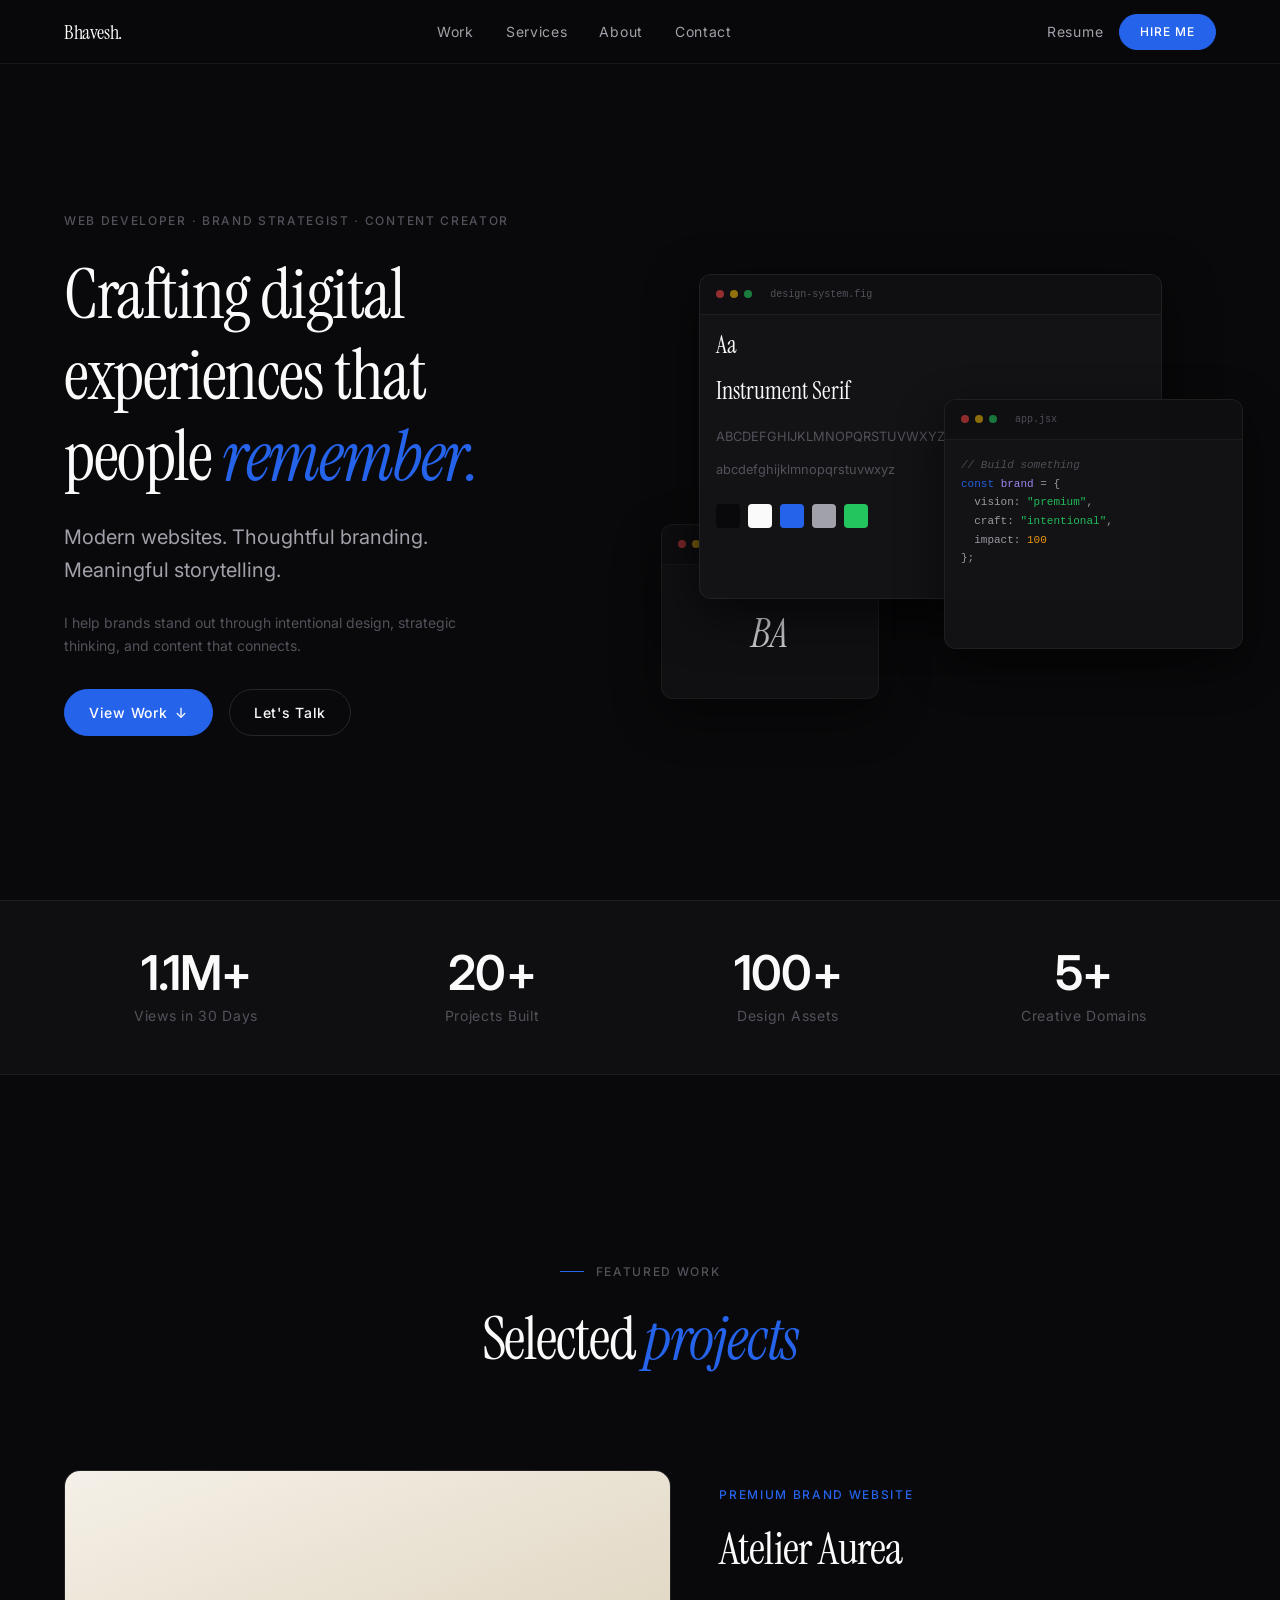
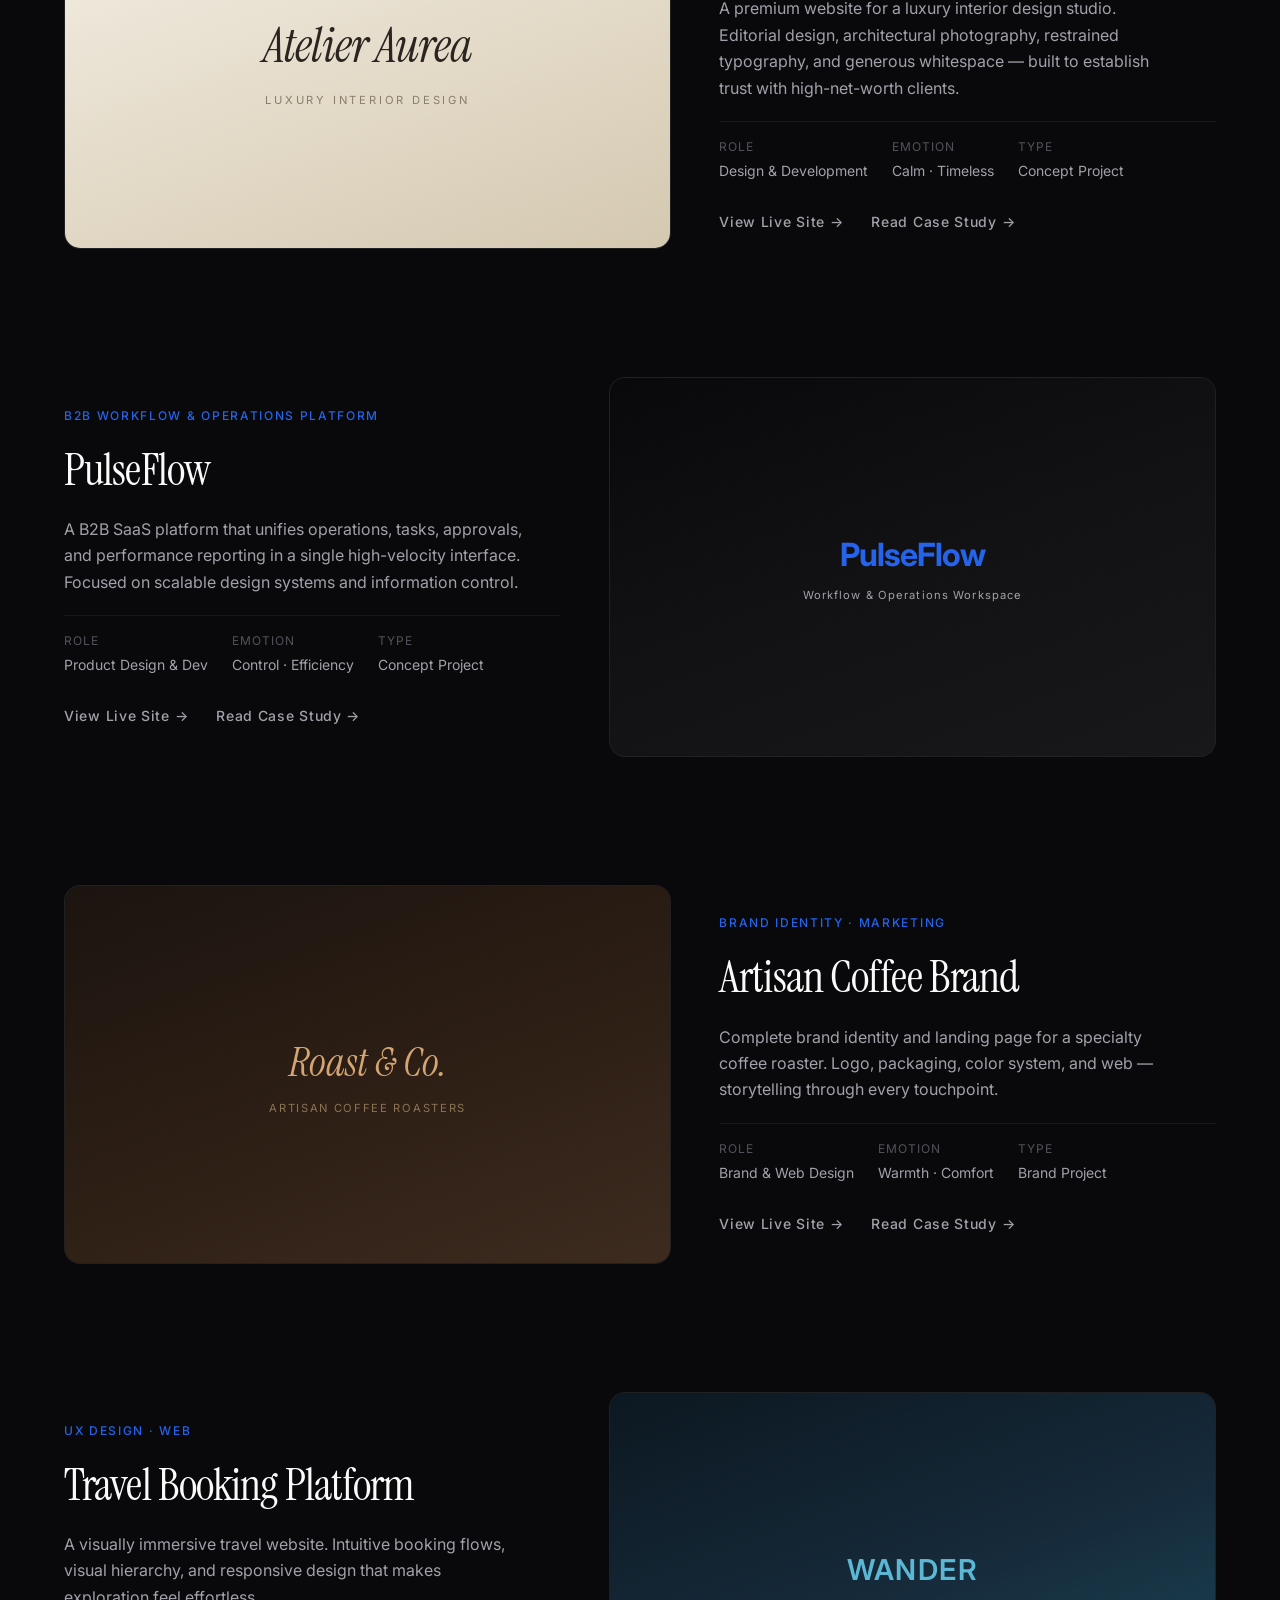
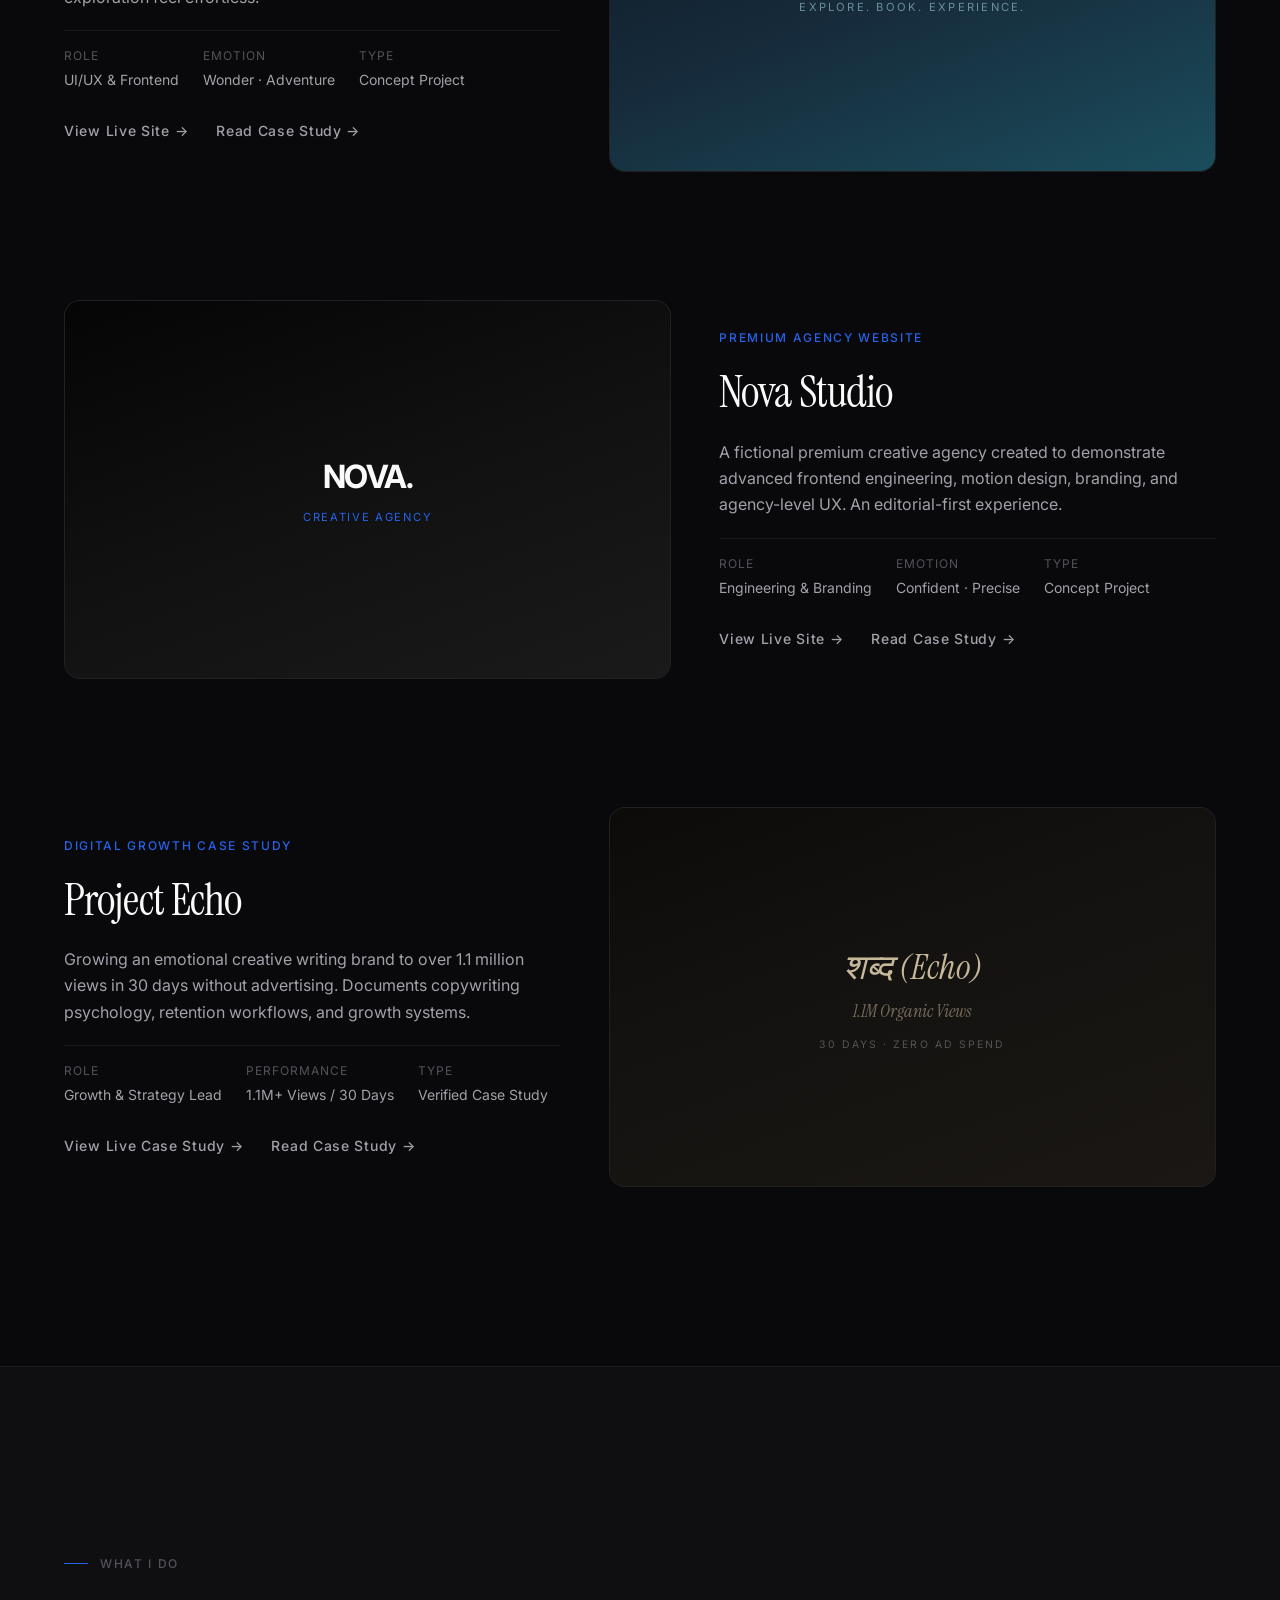
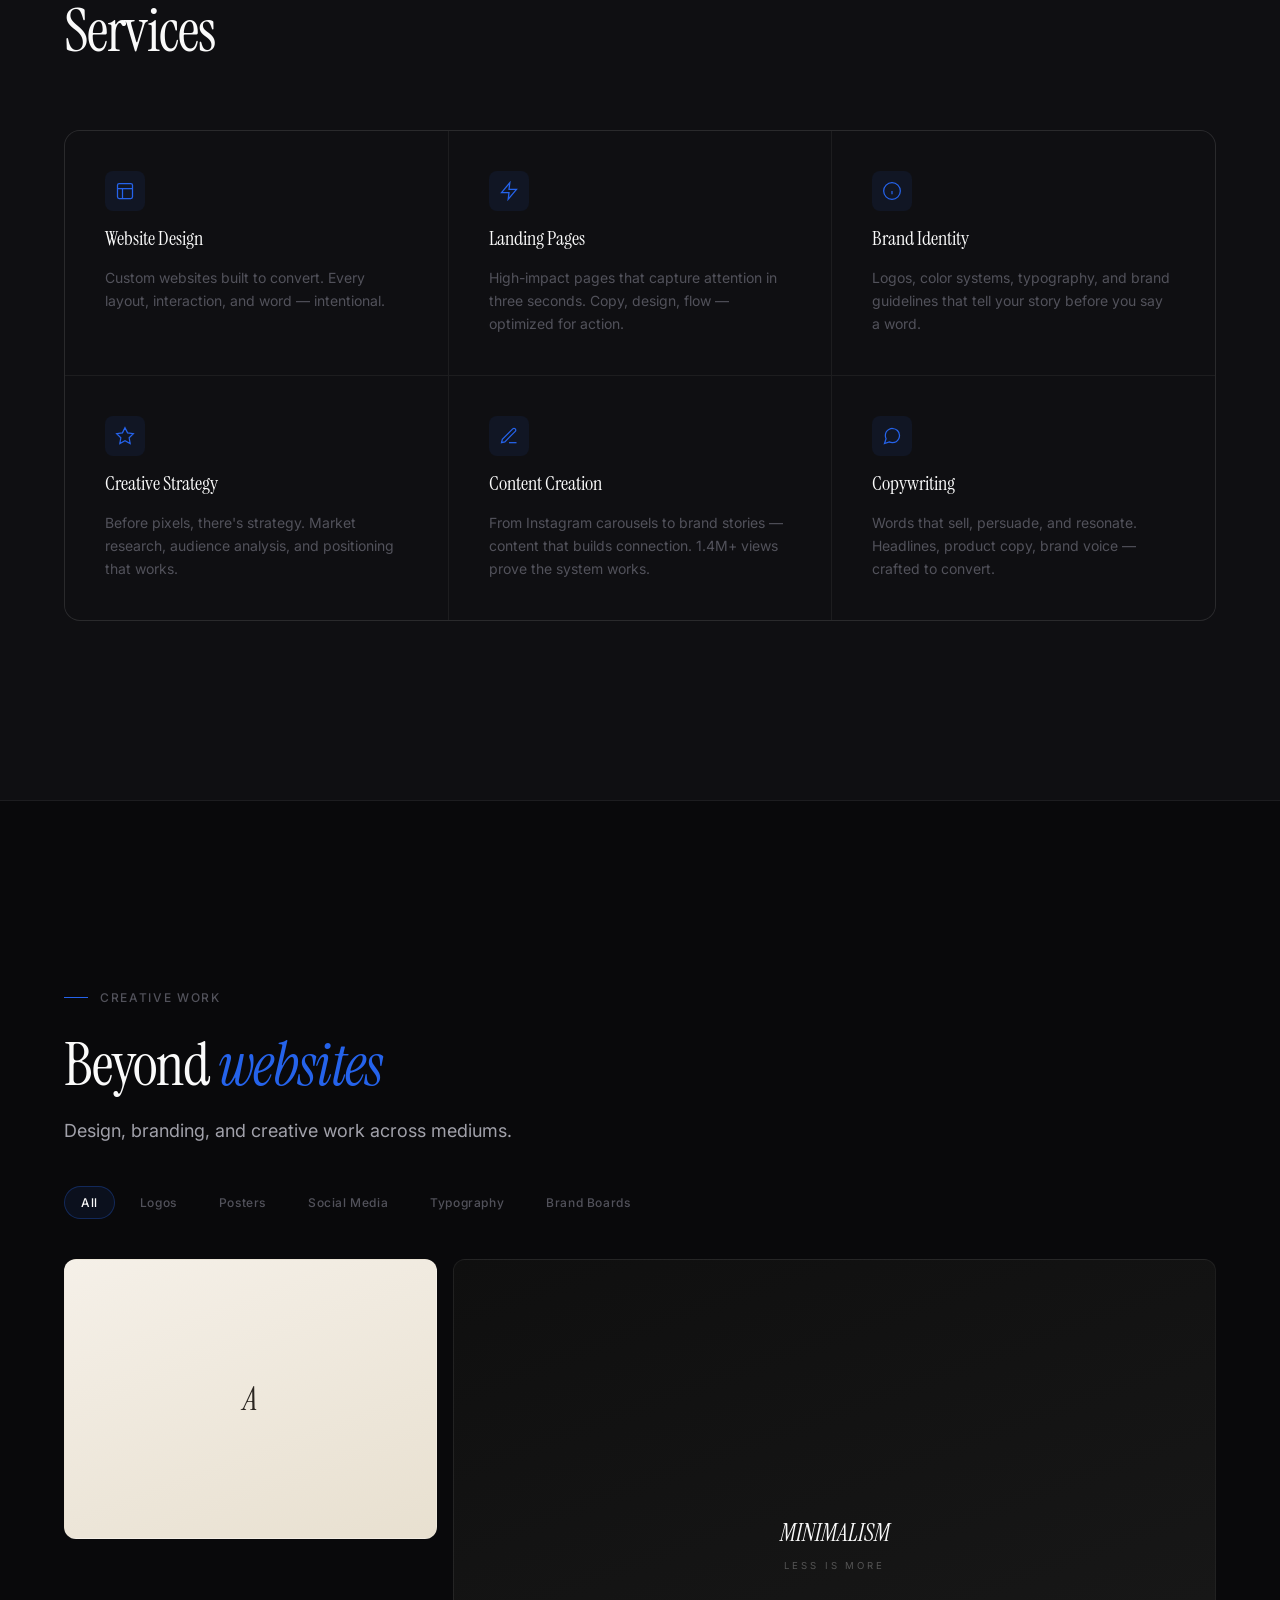
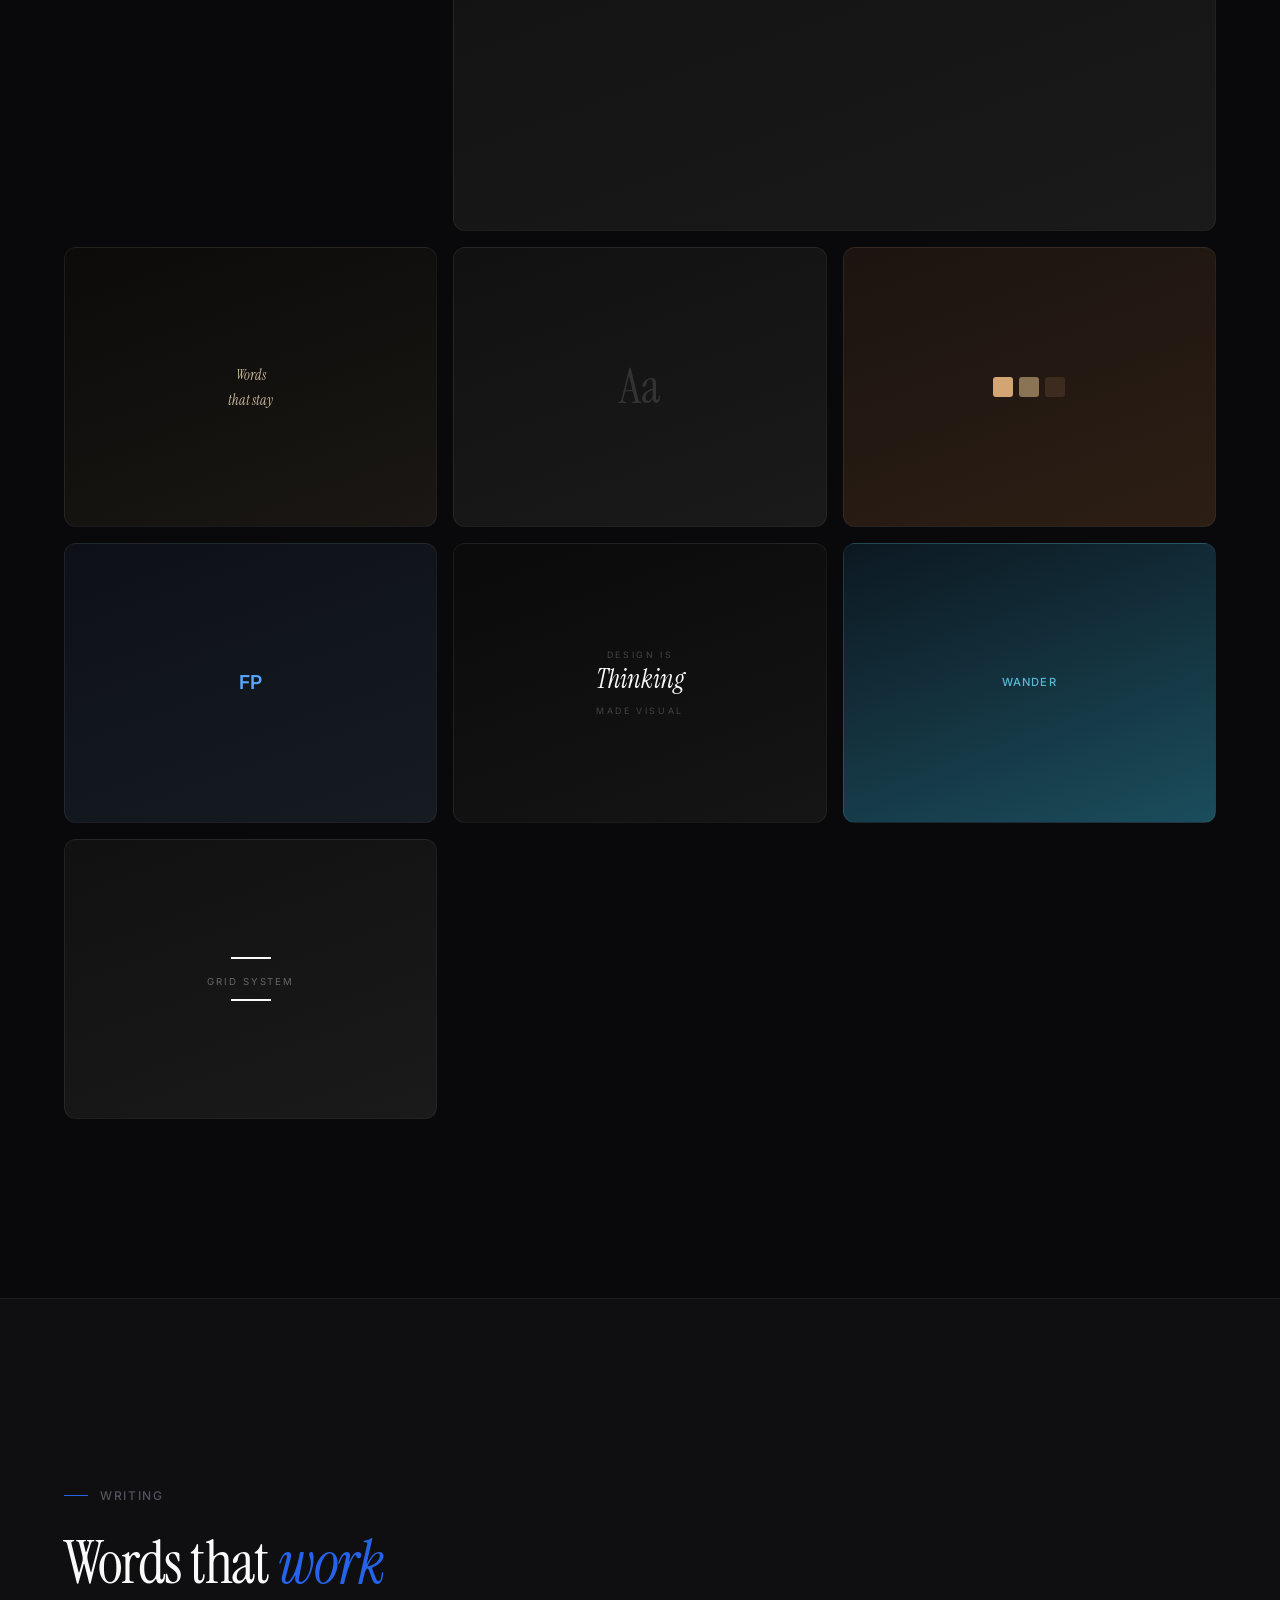
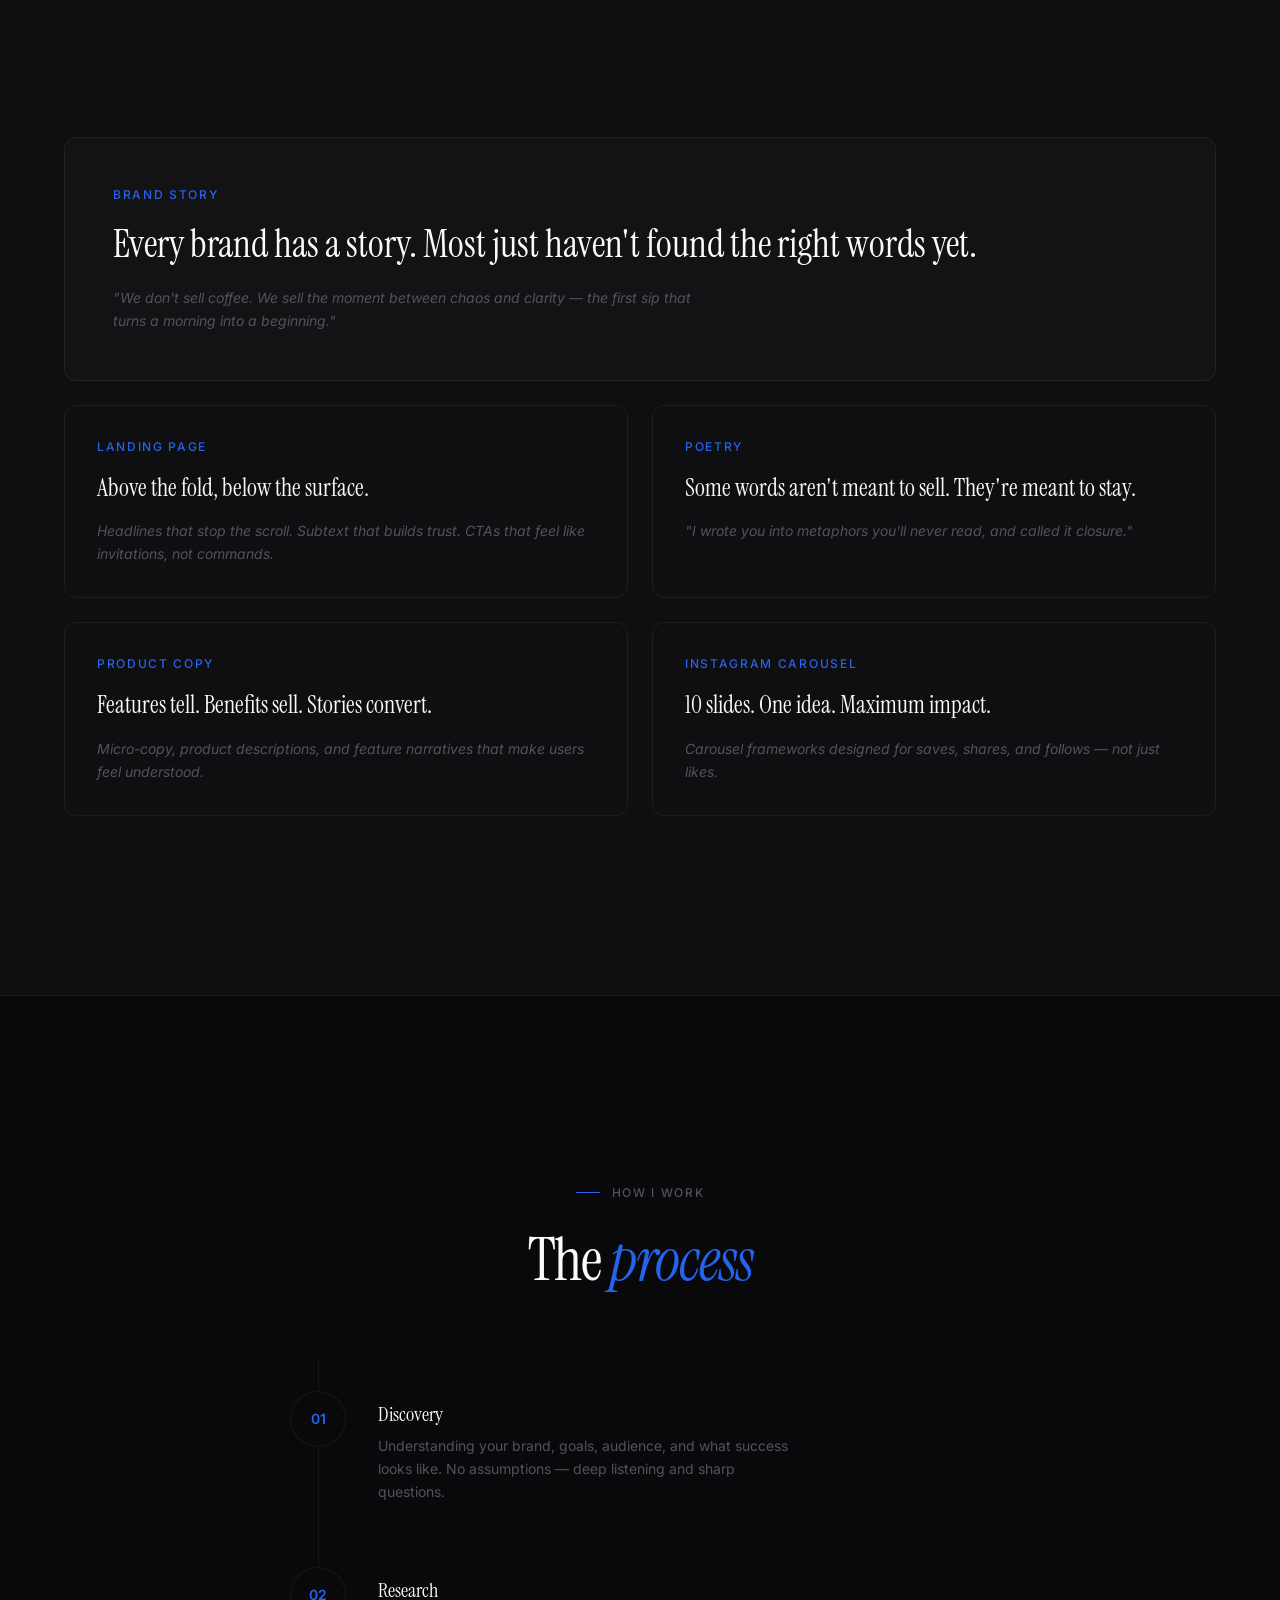
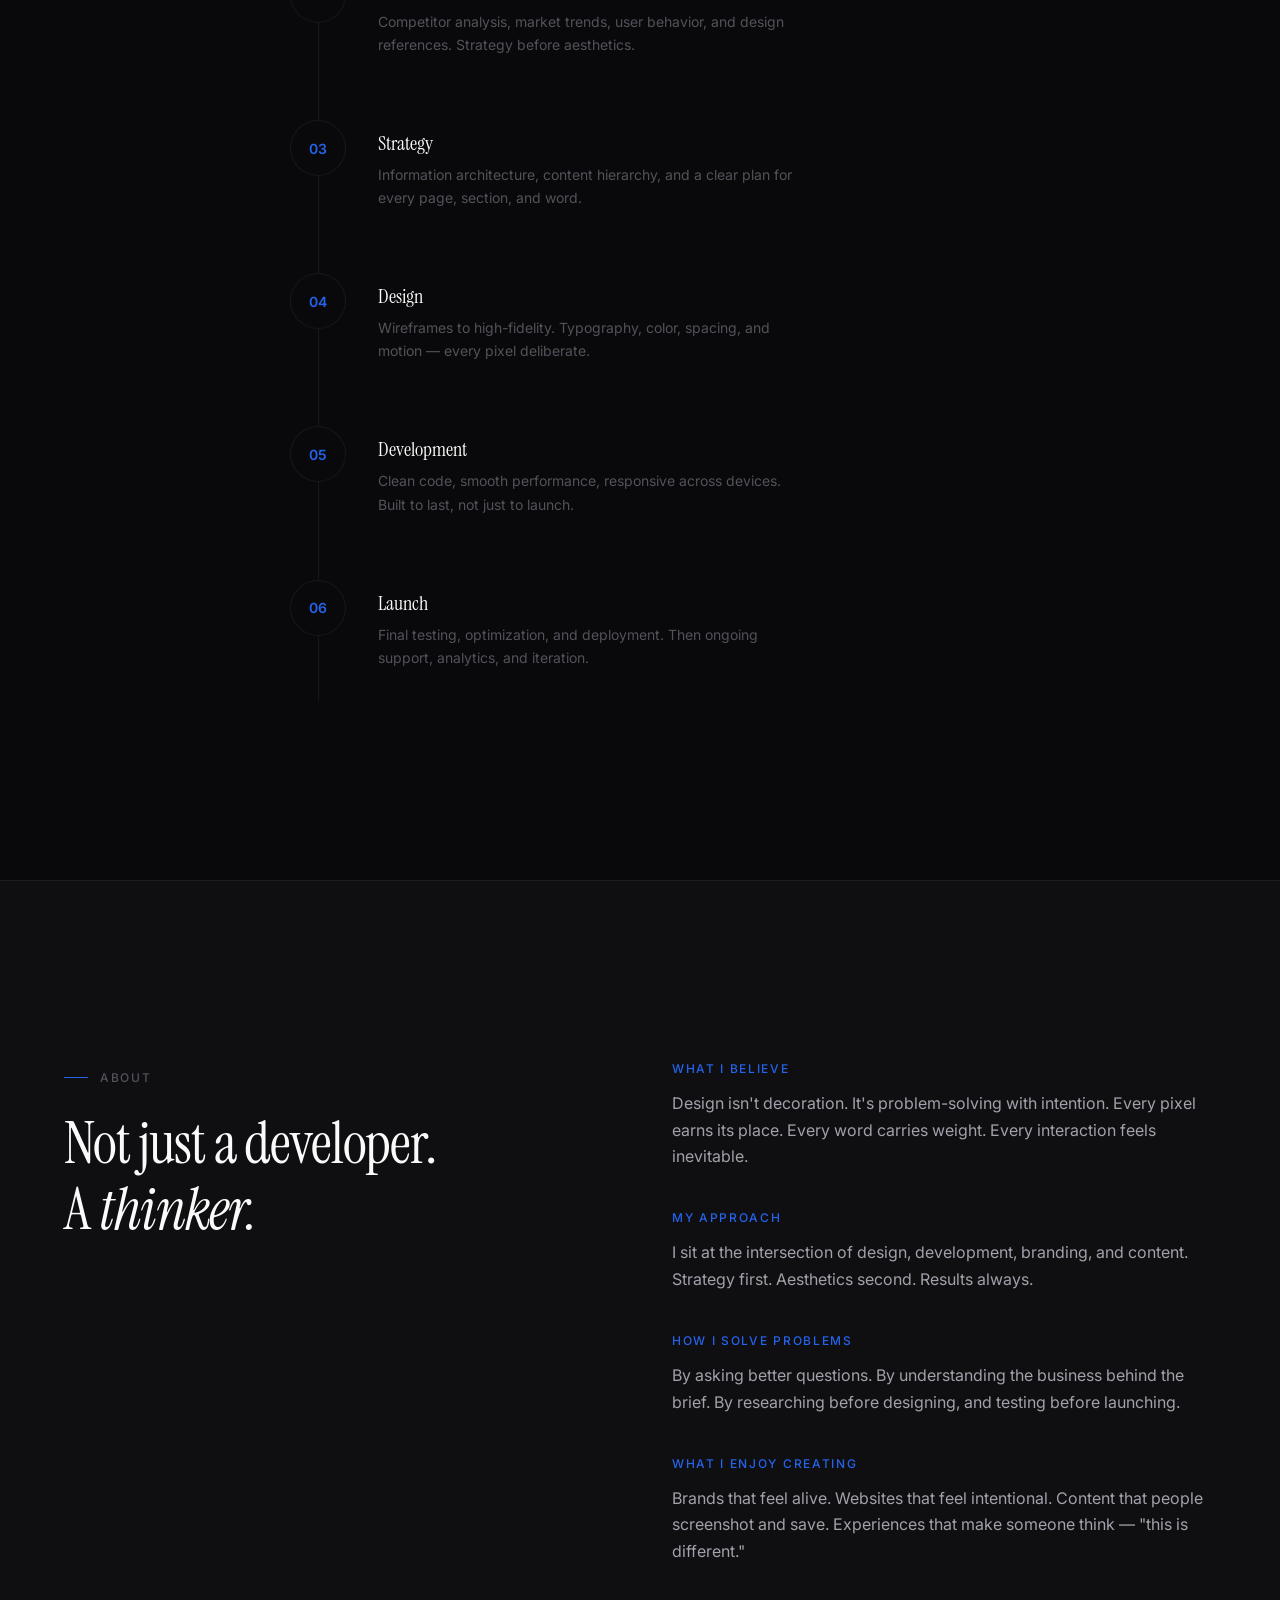
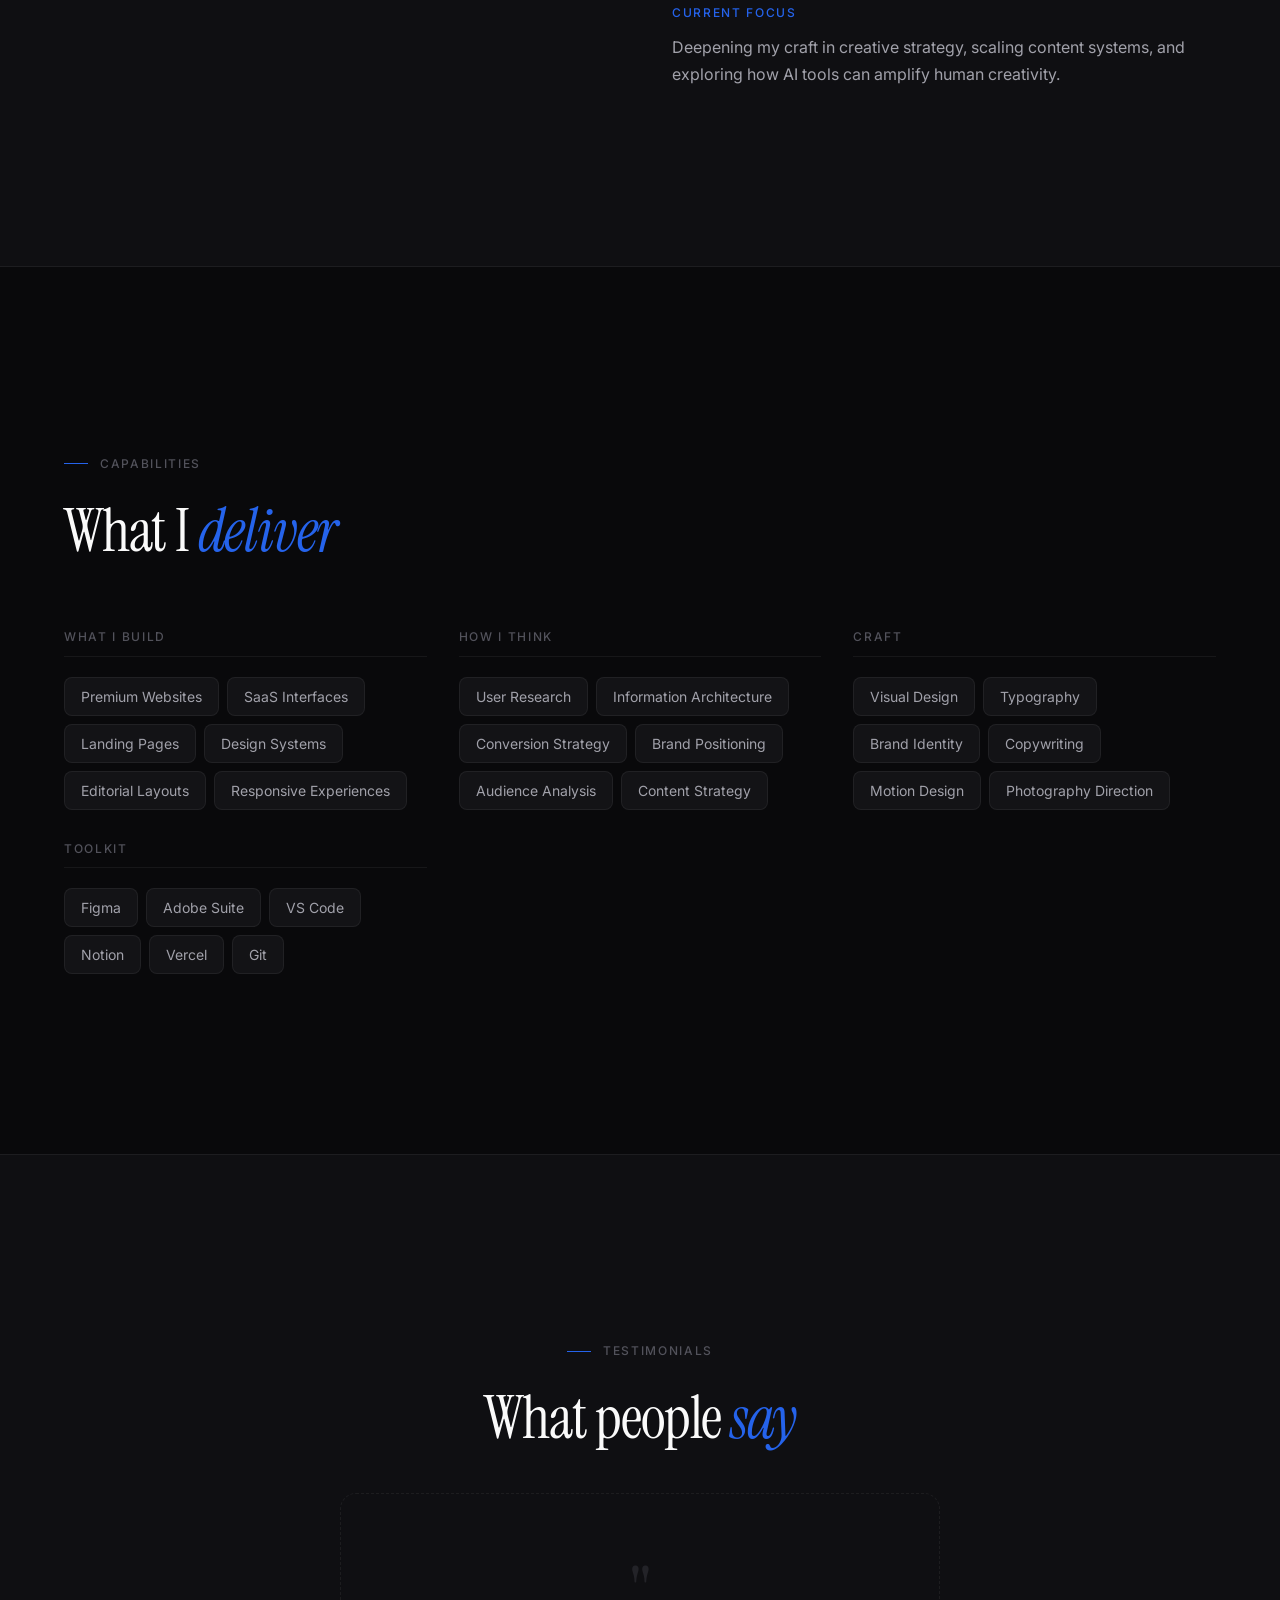
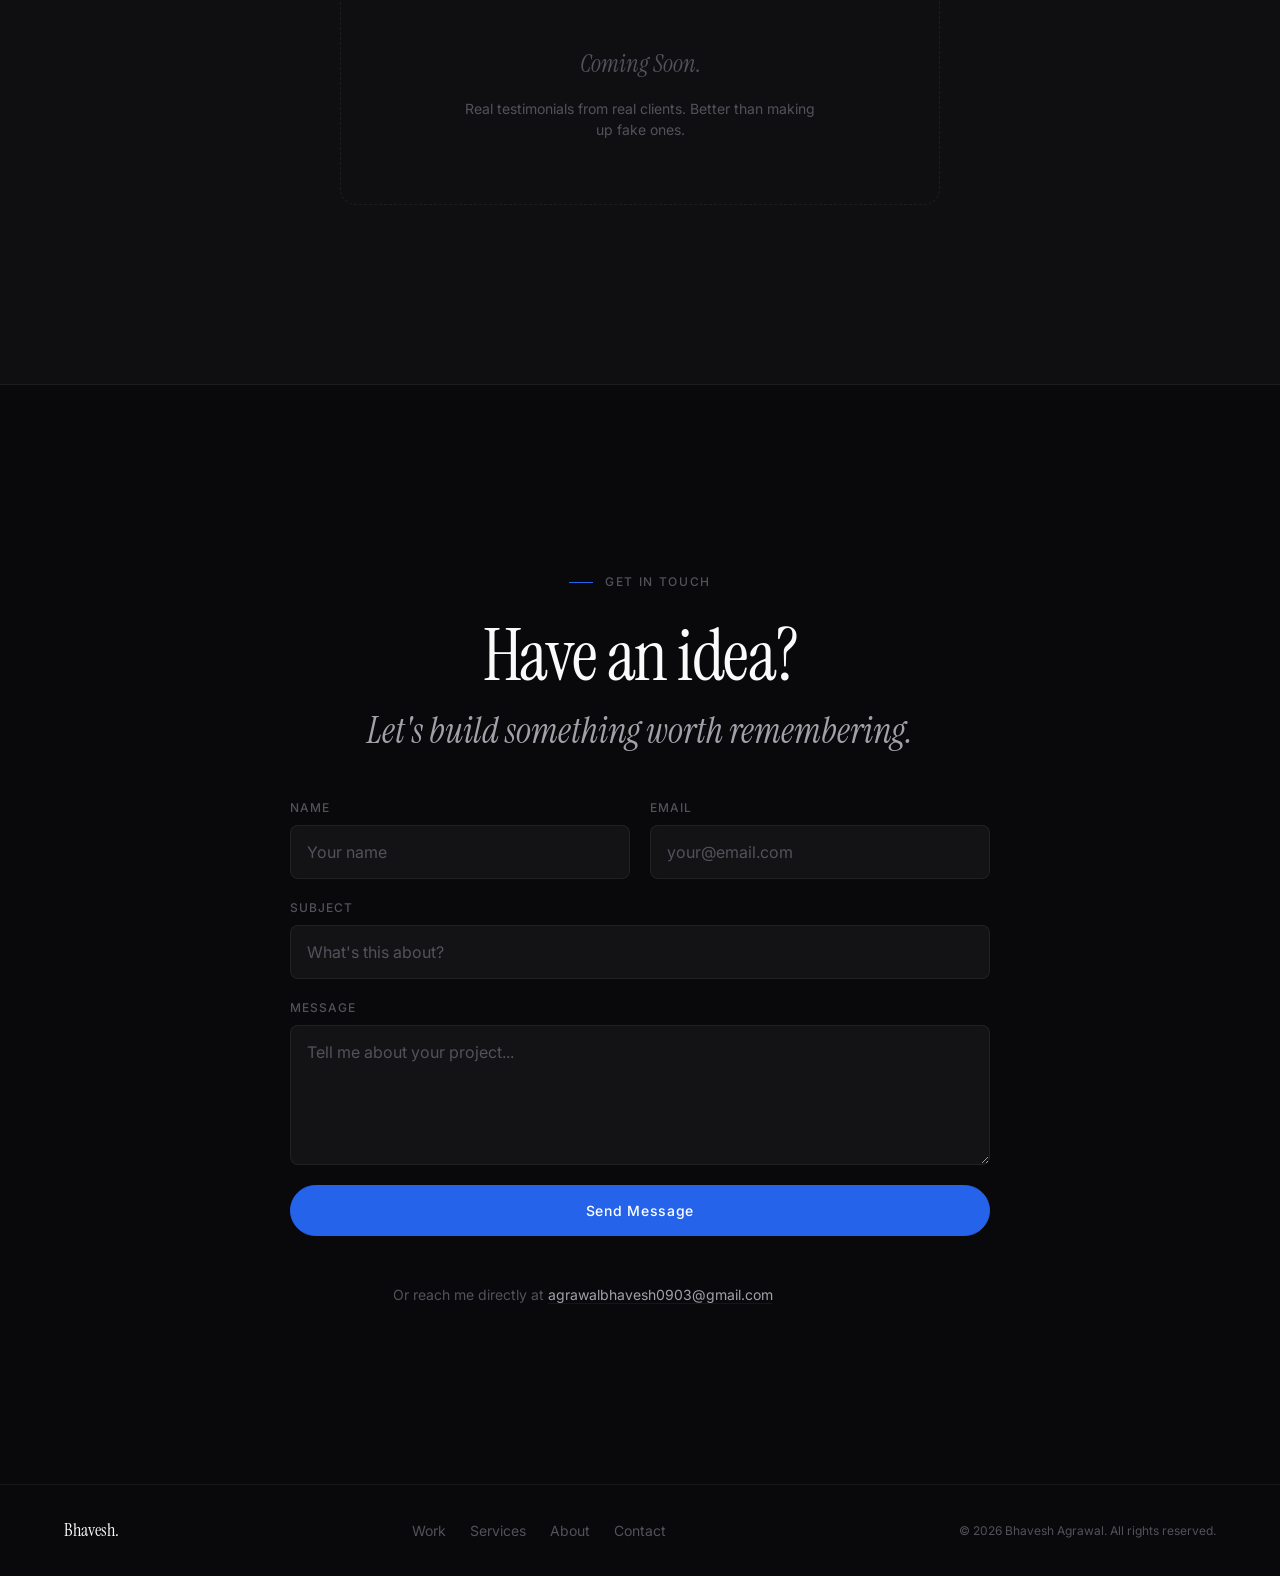
==== index.html @ d801f3bc "feat: complete premium portfolio and 6 volumes" ====
<!DOCTYPE html>
<html lang="en">
<head>
  <meta charset="UTF-8">
  <meta name="viewport" content="width=device-width, initial-scale=1.0">
  <title>Bhavesh Agrawal — Web Developer, Brand Strategist & Creative Director</title>
  <meta name="description" content="Crafting digital experiences that people remember. Modern websites, thoughtful branding, and meaningful storytelling by Bhavesh Agrawal.">
  <meta name="author" content="Bhavesh Agrawal">
  <meta property="og:title" content="Bhavesh Agrawal — Digital Experiences That People Remember">
  <meta property="og:description" content="Premium web design, brand identity, and creative direction. Digital experiences built with intention.">
  <meta property="og:type" content="website">
  <link rel="icon" href="data:image/svg+xml,<svg xmlns='http://www.w3.org/2000/svg' viewBox='0 0 100 100'><text y='.9em' font-size='90'>B</text></svg>">
  <link rel="stylesheet" href="css/variables.css">
  <link rel="stylesheet" href="css/base.css">
  <link rel="stylesheet" href="css/components.css">
  <link rel="stylesheet" href="css/sections.css">
  <link rel="stylesheet" href="css/responsive.css">
  <script type="module" src="js/main.js" defer></script>
</head>
<body>

  <!-- Accessibility: Skip Link -->
  <a href="#work" class="skip-link">Skip to main content</a>

  <!-- ========== NAVBAR ========== -->
  <nav class="navbar" id="navbar" role="navigation" aria-label="Main navigation">
    <div class="navbar__inner">
      <a href="#" class="navbar__logo">Bhavesh.</a>
      <div class="navbar__links">
        <a href="#work" class="navbar__link">Work</a>
        <a href="#services" class="navbar__link">Services</a>
        <a href="#about" class="navbar__link">About</a>
        <a href="#contact" class="navbar__link">Contact</a>
      </div>
      <div class="navbar__actions">
        <a href="#" class="navbar__resume">Resume</a>
        <a href="#contact" class="btn btn-primary navbar__cta">Hire Me</a>
      </div>
      <button class="navbar__toggle" aria-label="Toggle navigation menu" aria-expanded="false">
        <span></span><span></span><span></span>
      </button>
    </div>
  </nav>

  <div class="mobile-nav" role="dialog" aria-label="Mobile navigation">
    <a href="#work" class="mobile-nav__link">Work</a>
    <a href="#services" class="mobile-nav__link">Services</a>
    <a href="#showcase" class="mobile-nav__link">Showcase</a>
    <a href="#about" class="mobile-nav__link">About</a>
    <a href="#contact" class="mobile-nav__link">Contact</a>
    <a href="#contact" class="btn btn-primary" style="margin-top:1rem;">Hire Me</a>
  </div>

  <!-- ========== HERO ========== -->
  <section class="hero" id="hero">
    <div class="container">
      <div class="hero__inner">
        <div class="hero__content">
          <span class="hero__label reveal">Web Developer · Brand Strategist · Content Creator</span>
          <h1 class="hero__title reveal">
            Crafting digital<br>experiences that<br>people <em>remember.</em>
          </h1>
          <p class="hero__subtitle reveal">
            Modern websites. Thoughtful branding.<br>Meaningful storytelling.
          </p>
          <p class="hero__description reveal">
            I help brands stand out through intentional design, strategic thinking, and content that connects.
          </p>
          <div class="hero__ctas reveal">
            <a href="#work" class="btn btn-primary">View Work <span class="arrow">↓</span></a>
            <a href="#contact" class="btn btn-secondary">Let's Talk</a>
          </div>
        </div>

        <!-- Right: UI Composition — No decorative floats (Rule 4, 10) -->
        <div class="hero__visual">
          <div class="hero__composition">
            <div class="hero__browser hero__browser--main">
              <div class="browser__bar">
                <span class="browser__dot"></span><span class="browser__dot"></span><span class="browser__dot"></span>
                <span class="browser__url">design-system.fig</span>
              </div>
              <div class="browser__content">
                <div class="browser__typography">
                  <h3>Aa</h3>
                  <p style="font-family:var(--font-serif);font-size:1.5rem;color:var(--color-text-primary);">Instrument Serif</p>
                  <p style="font-size:0.8rem;color:var(--color-text-tertiary);margin-top:4px;">ABCDEFGHIJKLMNOPQRSTUVWXYZ</p>
                  <p style="font-size:0.8rem;color:var(--color-text-tertiary);">abcdefghijklmnopqrstuvwxyz</p>
                  <div class="browser__swatches" style="margin-top:12px;">
                    <div class="browser__swatch" style="background:#09090B;"></div>
                    <div class="browser__swatch" style="background:#FAFAFA;"></div>
                    <div class="browser__swatch" style="background:#2563EB;"></div>
                    <div class="browser__swatch" style="background:#A1A1AA;"></div>
                    <div class="browser__swatch" style="background:#22C55E;"></div>
                  </div>
                </div>
              </div>
            </div>
            <div class="hero__browser hero__browser--secondary">
              <div class="browser__bar">
                <span class="browser__dot"></span><span class="browser__dot"></span><span class="browser__dot"></span>
                <span class="browser__url">app.jsx</span>
              </div>
              <div class="browser__content">
                <div class="browser__code">
                  <span class="comment">// Build something</span><br>
                  <span class="keyword">const</span> <span class="function">brand</span> = {<br>
                  &nbsp;&nbsp;vision: <span class="string">"premium"</span>,<br>
                  &nbsp;&nbsp;craft: <span class="string">"intentional"</span>,<br>
                  &nbsp;&nbsp;impact: <span class="number">100</span><br>
                  };
                </div>
              </div>
            </div>
            <div class="hero__browser hero__browser--tertiary">
              <div class="browser__bar">
                <span class="browser__dot"></span><span class="browser__dot"></span><span class="browser__dot"></span>
                <span class="browser__url">brand.svg</span>
              </div>
              <div class="browser__content" style="display:flex;align-items:center;justify-content:center;">
                <span style="font-family:var(--font-serif);font-size:2.5rem;color:var(--color-text-primary);font-style:italic;">BA</span>
              </div>
            </div>
          </div>
        </div>
      </div>
    </div>
  </section>

  <!-- ========== SOCIAL PROOF BAR ========== -->
  <section class="proof" id="proof">
    <div class="container">
      <div class="proof__grid stagger-children">
        <div class="proof__item">
          <span class="proof__number" data-count="1.1" data-suffix="M+">0</span>
          <span class="proof__label">Views in 30 Days</span>
        </div>
        <div class="proof__item">
          <span class="proof__number" data-count="20" data-suffix="+">0</span>
          <span class="proof__label">Projects Built</span>
        </div>
        <div class="proof__item">
          <span class="proof__number" data-count="100" data-suffix="+">0</span>
          <span class="proof__label">Design Assets</span>
        </div>
        <div class="proof__item">
          <span class="proof__number" data-count="5" data-suffix="+">0</span>
          <span class="proof__label">Creative Domains</span>
        </div>
      </div>
    </div>
  </section>

  <!-- ========== FEATURED WORK ========== -->
  <section class="work" id="work">
    <div class="container">
      <div class="work__header">
        <span class="section-label reveal">Featured Work</span>
        <h2 class="section-heading reveal">Selected <em>projects</em></h2>
      </div>

      <div class="work__list">

        <!-- Project 1: Atelier Aurea — Luxury Interior Studio -->
        <div class="project reveal">
          <div class="project__image" data-project="luxury">
            <div style="width:100%;height:100%;background:linear-gradient(160deg, #f5f0e8 0%, #e8e0d0 40%, #d4c8b0 100%);display:flex;align-items:center;justify-content:center;">
              <div style="text-align:center;">
                <span style="font-family:var(--font-serif);font-size:3rem;color:#2a2520;font-style:italic;letter-spacing:-0.02em;">Atelier Aurea</span>
                <p style="font-size:0.7rem;color:#8a7e6d;letter-spacing:0.25em;text-transform:uppercase;margin-top:10px;">Luxury Interior Design</p>
              </div>
            </div>
            <div class="project__image-overlay">
              <span class="btn-text" style="color:#fff;font-size:0.8rem;">View Case Study <span class="arrow">→</span></span>
            </div>
          </div>
          <div class="project__info">
            <span class="project__category">Premium Brand Website</span>
            <h3 class="project__name">Atelier Aurea</h3>
            <p class="project__description">A premium website for a luxury interior design studio. Editorial design, architectural photography, restrained typography, and generous whitespace — built to establish trust with high-net-worth clients.</p>
            <div class="project__meta">
              <div class="project__meta-item">
                <span class="project__meta-key">Role</span>
                <span class="project__meta-value">Design & Development</span>
              </div>
              <div class="project__meta-item">
                <span class="project__meta-key">Emotion</span>
                <span class="project__meta-value">Calm · Timeless</span>
              </div>
              <div class="project__meta-item">
                <span class="project__meta-key">Type</span>
                <span class="project__meta-value">Concept Project</span>
              </div>
            </div>
            <div class="project__cta">
              <a href="projects/atelier-aurea/index.html" class="btn-text" target="_blank">View Live Site <span class="arrow">→</span></a>
              <button class="btn-text" data-project="luxury" style="margin-left:var(--space-6);">Read Case Study <span class="arrow">→</span></button>
            </div>
          </div>
        </div>

        <!-- Project 2: PulseFlow -->
        <div class="project reveal">
          <div class="project__image" data-project="fitness">
            <div style="width:100%;height:100%;background:linear-gradient(160deg, #09090b 0%, #121214 50%, #18181b 100%);display:flex;align-items:center;justify-content:center;">
              <div style="text-align:center;">
                <span style="font-family:var(--font-sans);font-size:2rem;font-weight:700;color:#2563eb;letter-spacing:-0.03em;">PulseFlow</span>
                <p style="font-size:0.7rem;color:#a1a1aa;letter-spacing:0.1em;margin-top:8px;">Workflow & Operations Workspace</p>
              </div>
            </div>
            <div class="project__image-overlay">
              <span class="btn-text" style="color:#fff;font-size:0.8rem;">View Case Study <span class="arrow">→</span></span>
            </div>
          </div>
          <div class="project__info">
            <span class="project__category">B2B Workflow & Operations Platform</span>
            <h3 class="project__name">PulseFlow</h3>
            <p class="project__description">A B2B SaaS platform that unifies operations, tasks, approvals, and performance reporting in a single high-velocity interface. Focused on scalable design systems and information control.</p>
            <div class="project__meta">
              <div class="project__meta-item">
                <span class="project__meta-key">Role</span>
                <span class="project__meta-value">Product Design & Dev</span>
              </div>
              <div class="project__meta-item">
                <span class="project__meta-key">Emotion</span>
                <span class="project__meta-value">Control · Efficiency</span>
              </div>
              <div class="project__meta-item">
                <span class="project__meta-key">Type</span>
                <span class="project__meta-value">Concept Project</span>
              </div>
            </div>
            <div class="project__cta">
              <a href="projects/pulseflow/index.html" class="btn-text" target="_blank">View Live Site <span class="arrow">→</span></a>
              <button class="btn-text" data-project="fitness" style="margin-left:var(--space-6);">Read Case Study <span class="arrow">→</span></button>
            </div>
          </div>
        </div>

        <!-- Project 3: Coffee Brand -->
        <div class="project reveal">
          <div class="project__image" data-project="coffee">
            <div style="width:100%;height:100%;background:linear-gradient(160deg, #1c1410 0%, #2c1e14 50%, #3d2b1f 100%);display:flex;align-items:center;justify-content:center;">
              <div style="text-align:center;">
                <span style="font-family:var(--font-serif);font-size:2.5rem;color:#d4a574;font-style:italic;">Roast & Co.</span>
                <p style="font-size:0.7rem;color:#8b7355;letter-spacing:0.15em;text-transform:uppercase;margin-top:8px;">Artisan Coffee Roasters</p>
              </div>
            </div>
            <div class="project__image-overlay">
              <span class="btn-text" style="color:#fff;font-size:0.8rem;">View Case Study <span class="arrow">→</span></span>
            </div>
          </div>
          <div class="project__info">
            <span class="project__category">Brand Identity · Marketing</span>
            <h3 class="project__name">Artisan Coffee Brand</h3>
            <p class="project__description">Complete brand identity and landing page for a specialty coffee roaster. Logo, packaging, color system, and web — storytelling through every touchpoint.</p>
            <div class="project__meta">
              <div class="project__meta-item">
                <span class="project__meta-key">Role</span>
                <span class="project__meta-value">Brand & Web Design</span>
              </div>
              <div class="project__meta-item">
                <span class="project__meta-key">Emotion</span>
                <span class="project__meta-value">Warmth · Comfort</span>
              </div>
              <div class="project__meta-item">
                <span class="project__meta-key">Type</span>
                <span class="project__meta-value">Brand Project</span>
              </div>
            </div>
            <div class="project__cta">
              <a href="projects/the-roast-theory/index.html" class="btn-text" target="_blank">View Live Site <span class="arrow">→</span></a>
              <button class="btn-text" data-project="coffee" style="margin-left:var(--space-6);">Read Case Study <span class="arrow">→</span></button>
            </div>
          </div>
        </div>

        <!-- Project 4: Travel Website -->
        <div class="project reveal">
          <div class="project__image" data-project="travel">
            <div style="width:100%;height:100%;background:linear-gradient(160deg, #0c1821 0%, #162a3a 50%, #1b4d5c 100%);display:flex;align-items:center;justify-content:center;">
              <div style="text-align:center;">
                <span style="font-family:var(--font-sans);font-size:1.8rem;font-weight:600;color:#5bb8d4;letter-spacing:0.05em;">WANDER</span>
                <p style="font-size:0.7rem;color:#6b8f9e;letter-spacing:0.2em;text-transform:uppercase;margin-top:8px;">Explore. Book. Experience.</p>
              </div>
            </div>
            <div class="project__image-overlay">
              <span class="btn-text" style="color:#fff;font-size:0.8rem;">View Case Study <span class="arrow">→</span></span>
            </div>
          </div>
          <div class="project__info">
            <span class="project__category">UX Design · Web</span>
            <h3 class="project__name">Travel Booking Platform</h3>
            <p class="project__description">A visually immersive travel website. Intuitive booking flows, visual hierarchy, and responsive design that makes exploration feel effortless.</p>
            <div class="project__meta">
              <div class="project__meta-item">
                <span class="project__meta-key">Role</span>
                <span class="project__meta-value">UI/UX & Frontend</span>
              </div>
              <div class="project__meta-item">
                <span class="project__meta-key">Emotion</span>
                <span class="project__meta-value">Wonder · Adventure</span>
              </div>
              <div class="project__meta-item">
                <span class="project__meta-key">Type</span>
                <span class="project__meta-value">Concept Project</span>
              </div>
            </div>
            <div class="project__cta">
              <a href="projects/atlas-horizon/index.html" class="btn-text" target="_blank">View Live Site <span class="arrow">→</span></a>
              <button class="btn-text" data-project="travel" style="margin-left:var(--space-6);">Read Case Study <span class="arrow">→</span></button>
            </div>
          </div>
        </div>

        <!-- Project 5: Nova Studio -->
        <div class="project reveal">
          <div class="project__image" data-project="personal">
            <div style="width:100%;height:100%;background:linear-gradient(160deg, #050505 0%, #111111 50%, #1a1a1a 100%);display:flex;align-items:center;justify-content:center;">
              <div style="text-align:center;">
                <span style="font-family:var(--font-sans);font-size:2rem;color:#fafafa;font-weight:700;letter-spacing:-0.05em;">NOVA.</span>
                <p style="font-size:0.7rem;color:#2563eb;letter-spacing:0.15em;text-transform:uppercase;margin-top:8px;">Creative Agency</p>
              </div>
            </div>
            <div class="project__image-overlay">
              <span class="btn-text" style="color:#fff;font-size:0.8rem;">View Case Study <span class="arrow">→</span></span>
            </div>
          </div>
          <div class="project__info">
            <span class="project__category">Premium Agency Website</span>
            <h3 class="project__name">Nova Studio</h3>
            <p class="project__description">A fictional premium creative agency created to demonstrate advanced frontend engineering, motion design, branding, and agency-level UX. An editorial-first experience.</p>
            <div class="project__meta">
              <div class="project__meta-item">
                <span class="project__meta-key">Role</span>
                <span class="project__meta-value">Engineering & Branding</span>
              </div>
              <div class="project__meta-item">
                <span class="project__meta-key">Emotion</span>
                <span class="project__meta-value">Confident · Precise</span>
              </div>
              <div class="project__meta-item">
                <span class="project__meta-key">Type</span>
                <span class="project__meta-value">Concept Project</span>
              </div>
            </div>
            <div class="project__cta">
              <a href="projects/nova-studio/index.html" class="btn-text" target="_blank">View Live Site <span class="arrow">→</span></a>
              <button class="btn-text" data-project="personal" style="margin-left:var(--space-6);">Read Case Study <span class="arrow">→</span></button>
            </div>
          </div>
        </div>

        <!-- Project 6: Project Echo (REAL) — Colors: warm gold, NOT purple (Rule 4) -->
        <div class="project reveal">
          <div class="project__image" data-project="poetry">
            <div style="width:100%;height:100%;background:linear-gradient(160deg, #0c0b09 0%, #141210 40%, #1a1714 100%);display:flex;align-items:center;justify-content:center;">
              <div style="text-align:center;">
                <span style="font-family:var(--font-serif);font-size:2.2rem;color:#c8b89a;font-style:italic;">शब्द (Echo)</span>
                <p style="font-family:var(--font-serif);font-size:1.1rem;color:#7a6f5d;font-style:italic;margin-top:4px;">1.1M Organic Views</p>
                <p style="font-size:0.65rem;color:#555;letter-spacing:0.2em;text-transform:uppercase;margin-top:12px;">30 Days · Zero Ad Spend</p>
              </div>
            </div>
            <div class="project__image-overlay">
              <span class="btn-text" style="color:#fff;font-size:0.8rem;">View Case Study <span class="arrow">→</span></span>
            </div>
          </div>
          <div class="project__info">
            <span class="project__category">Digital Growth Case Study</span>
            <h3 class="project__name">Project Echo</h3>
            <p class="project__description">Growing an emotional creative writing brand to over 1.1 million views in 30 days without advertising. Documents copywriting psychology, retention workflows, and growth systems.</p>
            <div class="project__meta">
              <div class="project__meta-item">
                <span class="project__meta-key">Role</span>
                <span class="project__meta-value">Growth & Strategy Lead</span>
              </div>
              <div class="project__meta-item">
                <span class="project__meta-key">Performance</span>
                <span class="project__meta-value">1.1M+ Views / 30 Days</span>
              </div>
              <div class="project__meta-item">
                <span class="project__meta-key">Type</span>
                <span class="project__meta-value">Verified Case Study</span>
              </div>
            </div>
            <div class="project__cta">
              <a href="projects/project-echo/index.html" class="btn-text" target="_blank">View Live Case Study <span class="arrow">→</span></a>
              <button class="btn-text" data-project="poetry" style="margin-left:var(--space-6);">Read Case Study <span class="arrow">→</span></button>
            </div>
          </div>
        </div>

      </div>
    </div>
  </section>

  <!-- ========== SERVICES ========== -->
  <section class="services" id="services">
    <div class="container">
      <div class="services__header">
        <span class="section-label reveal">What I Do</span>
        <h2 class="section-heading reveal">Services</h2>
      </div>
      <div class="services__grid stagger-children">
        <div class="service">
          <div class="service__icon">
            <svg width="20" height="20" viewBox="0 0 24 24" fill="none" stroke="currentColor" stroke-width="1.5"><rect x="3" y="3" width="18" height="18" rx="2"/><line x1="3" y1="9" x2="21" y2="9"/><line x1="9" y1="21" x2="9" y2="9"/></svg>
          </div>
          <h3 class="service__title">Website Design</h3>
          <p class="service__description">Custom websites built to convert. Every layout, interaction, and word — intentional.</p>
        </div>
        <div class="service">
          <div class="service__icon">
            <svg width="20" height="20" viewBox="0 0 24 24" fill="none" stroke="currentColor" stroke-width="1.5"><path d="M13 2L3 14h9l-1 8 10-12h-9l1-8z"/></svg>
          </div>
          <h3 class="service__title">Landing Pages</h3>
          <p class="service__description">High-impact pages that capture attention in three seconds. Copy, design, flow — optimized for action.</p>
        </div>
        <div class="service">
          <div class="service__icon">
            <svg width="20" height="20" viewBox="0 0 24 24" fill="none" stroke="currentColor" stroke-width="1.5"><circle cx="12" cy="12" r="10"/><path d="M12 16v-4"/><path d="M12 8h.01"/></svg>
          </div>
          <h3 class="service__title">Brand Identity</h3>
          <p class="service__description">Logos, color systems, typography, and brand guidelines that tell your story before you say a word.</p>
        </div>
        <div class="service">
          <div class="service__icon">
            <svg width="20" height="20" viewBox="0 0 24 24" fill="none" stroke="currentColor" stroke-width="1.5"><polygon points="12 2 15.09 8.26 22 9.27 17 14.14 18.18 21.02 12 17.77 5.82 21.02 7 14.14 2 9.27 8.91 8.26 12 2"/></svg>
          </div>
          <h3 class="service__title">Creative Strategy</h3>
          <p class="service__description">Before pixels, there's strategy. Market research, audience analysis, and positioning that works.</p>
        </div>
        <div class="service">
          <div class="service__icon">
            <svg width="20" height="20" viewBox="0 0 24 24" fill="none" stroke="currentColor" stroke-width="1.5"><path d="M12 20h9"/><path d="M16.5 3.5a2.121 2.121 0 013 3L7 19l-4 1 1-4L16.5 3.5z"/></svg>
          </div>
          <h3 class="service__title">Content Creation</h3>
          <p class="service__description">From Instagram carousels to brand stories — content that builds connection. 1.4M+ views prove the system works.</p>
        </div>
        <div class="service">
          <div class="service__icon">
            <svg width="20" height="20" viewBox="0 0 24 24" fill="none" stroke="currentColor" stroke-width="1.5"><path d="M21 11.5a8.38 8.38 0 01-.9 3.8 8.5 8.5 0 01-7.6 4.7 8.38 8.38 0 01-3.8-.9L3 21l1.9-5.7a8.38 8.38 0 01-.9-3.8 8.5 8.5 0 014.7-7.6 8.38 8.38 0 013.8-.9h.5a8.48 8.48 0 018 8v.5z"/></svg>
          </div>
          <h3 class="service__title">Copywriting</h3>
          <p class="service__description">Words that sell, persuade, and resonate. Headlines, product copy, brand voice — crafted to convert.</p>
        </div>
      </div>
    </div>
  </section>

  <!-- ========== CREATIVE SHOWCASE ========== -->
  <section class="showcase" id="showcase">
    <div class="container">
      <div class="showcase__header">
        <span class="section-label reveal">Creative Work</span>
        <h2 class="section-heading reveal">Beyond <em>websites</em></h2>
        <p class="section-subheading reveal">Design, branding, and creative work across mediums.</p>
      </div>
      <div class="showcase__filters reveal" role="tablist" aria-label="Filter creative work">
        <button class="showcase__filter active" data-filter="all" role="tab" aria-selected="true">All</button>
        <button class="showcase__filter" data-filter="logos" role="tab" aria-selected="false">Logos</button>
        <button class="showcase__filter" data-filter="posters" role="tab" aria-selected="false">Posters</button>
        <button class="showcase__filter" data-filter="social" role="tab" aria-selected="false">Social Media</button>
        <button class="showcase__filter" data-filter="typography" role="tab" aria-selected="false">Typography</button>
        <button class="showcase__filter" data-filter="brand" role="tab" aria-selected="false">Brand Boards</button>
      </div>
      <div class="showcase__grid stagger-children">
        <div class="showcase__item" data-category="logos" style="background:linear-gradient(160deg,#f5f0e8,#e8e0d0);display:flex;align-items:center;justify-content:center;">
          <span style="font-family:var(--font-serif);font-size:2rem;color:#2a2520;font-style:italic;">A</span>
          <div class="showcase__item-overlay"><span class="showcase__item-title">Atelier Aurea</span><span class="showcase__item-category">Logo Design</span></div>
        </div>
        <div class="showcase__item showcase__item--wide" data-category="posters" style="background:linear-gradient(160deg,#0f0f0f,#1a1a1a);display:flex;align-items:center;justify-content:center;">
          <div style="text-align:center;">
            <span style="font-family:var(--font-serif);font-size:1.5rem;color:#fafafa;font-style:italic;">MINIMALISM</span>
            <p style="font-size:0.6rem;color:#555;letter-spacing:0.3em;margin-top:8px;">LESS IS MORE</p>
          </div>
          <div class="showcase__item-overlay"><span class="showcase__item-title">Typography Poster</span><span class="showcase__item-category">Poster Design</span></div>
        </div>
        <div class="showcase__item" data-category="social" style="background:linear-gradient(160deg,#0c0b09,#1a1714);display:flex;align-items:center;justify-content:center;">
          <div style="text-align:center;">
            <span style="font-family:var(--font-serif);font-size:0.9rem;color:#c8b89a;font-style:italic;">Words<br>that stay</span>
          </div>
          <div class="showcase__item-overlay"><span class="showcase__item-title">Poetry Post</span><span class="showcase__item-category">Social Media</span></div>
        </div>
        <div class="showcase__item" data-category="typography" style="background:linear-gradient(160deg,#111,#1a1a1a);display:flex;align-items:center;justify-content:center;">
          <span style="font-family:var(--font-serif);font-size:3rem;color:#333;">Aa</span>
          <div class="showcase__item-overlay"><span class="showcase__item-title">Type Exploration</span><span class="showcase__item-category">Typography</span></div>
        </div>
        <div class="showcase__item" data-category="brand" style="background:linear-gradient(160deg,#1c1410,#2c1e14);display:flex;align-items:center;justify-content:center;">
          <div style="display:flex;gap:6px;">
            <div style="width:20px;height:20px;background:#d4a574;border-radius:3px;"></div>
            <div style="width:20px;height:20px;background:#8b7355;border-radius:3px;"></div>
            <div style="width:20px;height:20px;background:#3d2b1f;border-radius:3px;"></div>
          </div>
          <div class="showcase__item-overlay"><span class="showcase__item-title">Roast & Co. Palette</span><span class="showcase__item-category">Brand Board</span></div>
        </div>
        <div class="showcase__item" data-category="logos" style="background:linear-gradient(160deg,#0d1117,#161b22);display:flex;align-items:center;justify-content:center;">
          <span style="font-family:var(--font-sans);font-size:1.2rem;font-weight:600;color:#58a6ff;">FP</span>
          <div class="showcase__item-overlay"><span class="showcase__item-title">FitPulse Mark</span><span class="showcase__item-category">Logo Design</span></div>
        </div>
        <div class="showcase__item" data-category="posters" style="background:linear-gradient(160deg,#0a0a0a,#151515);display:flex;align-items:center;justify-content:center;">
          <div style="text-align:center;">
            <p style="font-size:0.55rem;color:#444;letter-spacing:0.3em;text-transform:uppercase;">Design is</p>
            <span style="font-family:var(--font-serif);font-size:1.6rem;color:#fafafa;font-style:italic;">Thinking</span>
            <p style="font-size:0.55rem;color:#444;letter-spacing:0.3em;text-transform:uppercase;margin-top:4px;">Made Visual</p>
          </div>
          <div class="showcase__item-overlay"><span class="showcase__item-title">Design Quote</span><span class="showcase__item-category">Poster Design</span></div>
        </div>
        <div class="showcase__item" data-category="social" style="background:linear-gradient(160deg,#0c1821,#1b4d5c);display:flex;align-items:center;justify-content:center;">
          <span style="font-family:var(--font-sans);font-size:0.7rem;font-weight:500;color:#5bb8d4;letter-spacing:0.1em;">WANDER</span>
          <div class="showcase__item-overlay"><span class="showcase__item-title">Travel Campaign</span><span class="showcase__item-category">Social Media</span></div>
        </div>
        <div class="showcase__item" data-category="brand" style="background:linear-gradient(160deg,#111,#1a1a1a);display:flex;align-items:center;justify-content:center;">
          <div style="text-align:center;">
            <div style="width:40px;height:2px;background:#fafafa;margin:0 auto 8px;"></div>
            <span style="font-size:0.6rem;color:#666;letter-spacing:0.2em;">GRID SYSTEM</span>
            <div style="width:40px;height:2px;background:#fafafa;margin:8px auto 0;"></div>
          </div>
          <div class="showcase__item-overlay"><span class="showcase__item-title">Layout System</span><span class="showcase__item-category">Brand Board</span></div>
        </div>
      </div>
    </div>
  </section>

  <!-- ========== WRITING ========== -->
  <section class="writing" id="writing">
    <div class="container">
      <div class="writing__header">
        <span class="section-label reveal">Writing</span>
        <h2 class="section-heading reveal">Words that <em>work</em></h2>
        <p class="section-subheading reveal">Copy, content, and creative writing — crafted to connect and convert.</p>
      </div>
      <div class="writing__grid stagger-children">
        <div class="writing__piece writing__piece--featured">
          <span class="writing__piece-type">Brand Story</span>
          <h3 class="writing__piece-title">Every brand has a story. Most just haven't found the right words yet.</h3>
          <p class="writing__piece-excerpt">"We don't sell coffee. We sell the moment between chaos and clarity — the first sip that turns a morning into a beginning."</p>
        </div>
        <div class="writing__piece">
          <span class="writing__piece-type">Landing Page</span>
          <h3 class="writing__piece-title">Above the fold, below the surface.</h3>
          <p class="writing__piece-excerpt">Headlines that stop the scroll. Subtext that builds trust. CTAs that feel like invitations, not commands.</p>
        </div>
        <div class="writing__piece">
          <span class="writing__piece-type">Poetry</span>
          <h3 class="writing__piece-title">Some words aren't meant to sell. They're meant to stay.</h3>
          <p class="writing__piece-excerpt">"I wrote you into metaphors you'll never read, and called it closure."</p>
        </div>
        <div class="writing__piece">
          <span class="writing__piece-type">Product Copy</span>
          <h3 class="writing__piece-title">Features tell. Benefits sell. Stories convert.</h3>
          <p class="writing__piece-excerpt">Micro-copy, product descriptions, and feature narratives that make users feel understood.</p>
        </div>
        <div class="writing__piece">
          <span class="writing__piece-type">Instagram Carousel</span>
          <h3 class="writing__piece-title">10 slides. One idea. Maximum impact.</h3>
          <p class="writing__piece-excerpt">Carousel frameworks designed for saves, shares, and follows — not just likes.</p>
        </div>
      </div>
    </div>
  </section>

  <!-- ========== PROCESS ========== -->
  <section class="process" id="process">
    <div class="container">
      <div class="process__header" style="text-align:center;">
        <span class="section-label reveal" style="justify-content:center;">How I Work</span>
        <h2 class="section-heading reveal">The <em>process</em></h2>
      </div>
      <div class="process__timeline">
        <div class="process__step reveal"><div class="process__step-number">01</div><div class="process__step-content"><h3 class="process__step-title">Discovery</h3><p class="process__step-desc">Understanding your brand, goals, audience, and what success looks like. No assumptions — deep listening and sharp questions.</p></div></div>
        <div class="process__step reveal"><div class="process__step-number">02</div><div class="process__step-content"><h3 class="process__step-title">Research</h3><p class="process__step-desc">Competitor analysis, market trends, user behavior, and design references. Strategy before aesthetics.</p></div></div>
        <div class="process__step reveal"><div class="process__step-number">03</div><div class="process__step-content"><h3 class="process__step-title">Strategy</h3><p class="process__step-desc">Information architecture, content hierarchy, and a clear plan for every page, section, and word.</p></div></div>
        <div class="process__step reveal"><div class="process__step-number">04</div><div class="process__step-content"><h3 class="process__step-title">Design</h3><p class="process__step-desc">Wireframes to high-fidelity. Typography, color, spacing, and motion — every pixel deliberate.</p></div></div>
        <div class="process__step reveal"><div class="process__step-number">05</div><div class="process__step-content"><h3 class="process__step-title">Development</h3><p class="process__step-desc">Clean code, smooth performance, responsive across devices. Built to last, not just to launch.</p></div></div>
        <div class="process__step reveal"><div class="process__step-number">06</div><div class="process__step-content"><h3 class="process__step-title">Launch</h3><p class="process__step-desc">Final testing, optimization, and deployment. Then ongoing support, analytics, and iteration.</p></div></div>
      </div>
    </div>
  </section>

  <!-- ========== ABOUT ========== -->
  <section class="about" id="about">
    <div class="container">
      <div class="about__inner">
        <div class="about__left reveal">
          <span class="section-label">About</span>
          <h2 class="about__title">Not just a developer.<br>A <em>thinker.</em></h2>
        </div>
        <div class="about__right">
          <div class="about__block reveal"><span class="about__block-label">What I Believe</span><p class="about__block-text">Design isn't decoration. It's problem-solving with intention. Every pixel earns its place. Every word carries weight. Every interaction feels inevitable.</p></div>
          <div class="about__block reveal"><span class="about__block-label">My Approach</span><p class="about__block-text">I sit at the intersection of design, development, branding, and content. Strategy first. Aesthetics second. Results always.</p></div>
          <div class="about__block reveal"><span class="about__block-label">How I Solve Problems</span><p class="about__block-text">By asking better questions. By understanding the business behind the brief. By researching before designing, and testing before launching.</p></div>
          <div class="about__block reveal"><span class="about__block-label">What I Enjoy Creating</span><p class="about__block-text">Brands that feel alive. Websites that feel intentional. Content that people screenshot and save. Experiences that make someone think — "this is different."</p></div>
          <div class="about__block reveal"><span class="about__block-label">Current Focus</span><p class="about__block-text">Deepening my craft in creative strategy, scaling content systems, and exploring how AI tools can amplify human creativity.</p></div>
        </div>
      </div>
    </div>
  </section>

  <!-- ========== SKILLS — Rule 25: Solutions, not technology ========== -->
  <section class="skills" id="skills">
    <div class="container">
      <div class="skills__header">
        <span class="section-label reveal">Capabilities</span>
        <h2 class="section-heading reveal">What I <em>deliver</em></h2>
      </div>
      <div class="skills__groups stagger-children">
        <div class="skills__group">
          <h3 class="skills__group-title">What I Build</h3>
          <div class="skills__list">
            <span class="skills__item">Premium Websites</span>
            <span class="skills__item">SaaS Interfaces</span>
            <span class="skills__item">Landing Pages</span>
            <span class="skills__item">Design Systems</span>
            <span class="skills__item">Editorial Layouts</span>
            <span class="skills__item">Responsive Experiences</span>
          </div>
        </div>
        <div class="skills__group">
          <h3 class="skills__group-title">How I Think</h3>
          <div class="skills__list">
            <span class="skills__item">User Research</span>
            <span class="skills__item">Information Architecture</span>
            <span class="skills__item">Conversion Strategy</span>
            <span class="skills__item">Brand Positioning</span>
            <span class="skills__item">Audience Analysis</span>
            <span class="skills__item">Content Strategy</span>
          </div>
        </div>
        <div class="skills__group">
          <h3 class="skills__group-title">Craft</h3>
          <div class="skills__list">
            <span class="skills__item">Visual Design</span>
            <span class="skills__item">Typography</span>
            <span class="skills__item">Brand Identity</span>
            <span class="skills__item">Copywriting</span>
            <span class="skills__item">Motion Design</span>
            <span class="skills__item">Photography Direction</span>
          </div>
        </div>
        <div class="skills__group">
          <h3 class="skills__group-title">Toolkit</h3>
          <div class="skills__list">
            <span class="skills__item">Figma</span>
            <span class="skills__item">Adobe Suite</span>
            <span class="skills__item">VS Code</span>
            <span class="skills__item">Notion</span>
            <span class="skills__item">Vercel</span>
            <span class="skills__item">Git</span>
          </div>
        </div>
      </div>
    </div>
  </section>

  <!-- ========== TESTIMONIALS ========== -->
  <section class="testimonials" id="testimonials">
    <div class="container">
      <div class="testimonials__inner reveal">
        <span class="section-label" style="justify-content:center;">Testimonials</span>
        <h2 class="section-heading">What people <em>say</em></h2>
        <div class="testimonials__placeholder">
          <span class="testimonials__quote-mark">"</span>
          <p class="testimonials__coming">Coming Soon.</p>
          <p style="font-size:var(--text-sm);color:var(--color-text-tertiary);max-width:360px;">Real testimonials from real clients. Better than making up fake ones.</p>
        </div>
      </div>
    </div>
  </section>

  <!-- ========== CONTACT ========== -->
  <section class="contact" id="contact">
    <div class="container">
      <div class="contact__inner reveal">
        <span class="section-label" style="justify-content:center;">Get In Touch</span>
        <h2 class="contact__title">Have an idea?</h2>
        <p class="contact__subtitle">Let's build something worth remembering.</p>
        <form class="contact__form" id="contact-form">
          <div class="contact__row">
            <div class="contact__field">
              <label class="contact__label" for="contact-name">Name</label>
              <input class="contact__input" type="text" id="contact-name" name="name" placeholder="Your name" required>
            </div>
            <div class="contact__field">
              <label class="contact__label" for="contact-email">Email</label>
              <input class="contact__input" type="email" id="contact-email" name="email" placeholder="your@email.com" required>
            </div>
          </div>
          <div class="contact__field">
            <label class="contact__label" for="contact-subject">Subject</label>
            <input class="contact__input" type="text" id="contact-subject" name="subject" placeholder="What's this about?">
          </div>
          <div class="contact__field">
            <label class="contact__label" for="contact-message">Message</label>
            <textarea class="contact__textarea" id="contact-message" name="message" placeholder="Tell me about your project..." required></textarea>
          </div>
          <button type="submit" class="btn btn-primary contact__submit">Send Message</button>
        </form>
        <p class="contact__email">Or reach me directly at <a href="mailto:agrawalbhavesh0903@gmail.com">agrawalbhavesh0903@gmail.com</a></p>
      </div>
    </div>
  </section>

  <!-- ========== FOOTER ========== -->
  <footer class="footer">
    <div class="container">
      <div class="footer__inner">
        <span class="footer__logo">Bhavesh.</span>
        <div class="footer__links">
          <a href="#work" class="footer__link">Work</a>
          <a href="#services" class="footer__link">Services</a>
          <a href="#about" class="footer__link">About</a>
          <a href="#contact" class="footer__link">Contact</a>
        </div>
        <span class="footer__copy">© 2026 Bhavesh Agrawal. All rights reserved.</span>
      </div>
    </div>
  </footer>

  <!-- ========== PROJECT MODALS — Full Case Study Structure (Rule 22) ========== -->
  <div class="modal-overlay" id="project-modal">

    <!-- MODAL: Atelier Aurea (Luxury Interior) -->
    <div class="modal modal-content" id="modal-luxury" style="display:none;">
      <button class="modal__close" aria-label="Close modal">✕</button>
      <div class="modal__hero-image">
        <div style="width:100%;aspect-ratio:16/9;background:linear-gradient(160deg,#f5f0e8 0%,#e8e0d0 40%,#d4c8b0 100%);display:flex;align-items:center;justify-content:center;border-radius:var(--radius-lg);">
          <div style="text-align:center;"><span style="font-family:var(--font-serif);font-size:4rem;color:#2a2520;font-style:italic;letter-spacing:-0.02em;">Atelier Aurea</span><p style="font-size:0.85rem;color:#8a7e6d;letter-spacing:0.25em;text-transform:uppercase;margin-top:12px;">Luxury Interior Design</p></div>
        </div>
      </div>
      <span class="modal__category">Premium Brand Website · Concept Project</span>
      <h2 class="modal__title">Atelier Aurea</h2>
      <div class="modal__meta">
        <div class="modal__meta-item"><span class="modal__meta-key">Role</span><span class="modal__meta-value">Design & Development</span></div>
        <div class="modal__meta-item"><span class="modal__meta-key">Emotion</span><span class="modal__meta-value">Calm · Timeless</span></div>
        <div class="modal__meta-item"><span class="modal__meta-key">Palette</span><span class="modal__meta-value">Ivory · Charcoal · Bronze</span></div>
        <div class="modal__meta-item"><span class="modal__meta-key">Type</span><span class="modal__meta-value">Concept Project</span></div>
      </div>
      <div class="modal__section"><h3 class="modal__section-title">Overview</h3><p class="modal__section-text">Atelier Aurea is a fictional luxury interior design studio specializing in bespoke interiors for high-end residences, boutique hotels, and private penthouses. Average project budgets: $80K–$2M. The website needed to establish trust with affluent decision-makers — not sell, but signal quality.</p></div>
      <div class="modal__section"><h3 class="modal__section-title">Challenge</h3><p class="modal__section-text">Luxury brands online fall into two traps: excessive flash or bland templates. Neither builds trust with high-net-worth individuals. The goal was quiet confidence — premium without pretension. A website that feels like walking into a beautifully designed Scandinavian home.</p></div>
      <div class="modal__section"><h3 class="modal__section-title">Audience</h3><p class="modal__section-text">Primary: High-net-worth individuals aged 35–65 — architects, entrepreneurs, CEOs, investors, hotel owners. They're not browsing. They're evaluating. They already have money. They need confidence. Secondary: Luxury developers, hospitality brands, real estate firms.</p></div>
      <div class="modal__section"><h3 class="modal__section-title">Research</h3><p class="modal__section-text">Studied premium architecture studios: Norm Architects, Olson Kundig, Studio McGee. Analyzed editorial design from Aesop and Apple. The pattern: typography carries the design. Photography proves the work. Whitespace signals premium. Copy stays short and confident.</p></div>
      <div class="modal__section"><h3 class="modal__section-title">Strategy</h3><p class="modal__section-text">Editorial, photography-led experience with restrained typography and generous whitespace. Single-page flow optimized for consultation bookings, not e-commerce. Every section answers one question: "Can I trust these people with my space?"</p></div>
      <div class="modal__section">
        <h3 class="modal__section-title">Design System</h3>
        <p class="modal__section-text">Warm whites, charcoal, and muted bronze. Typography: Instrument Serif for headings (timeless), Inter for body (clarity). Every color, spacing, and component decision traced back to one word: calm.</p>
        <div class="modal__colors">
          <div class="modal__color-swatch" style="background:#f5f0e8;border:1px solid #d4c8b0;"></div>
          <div class="modal__color-swatch" style="background:#2a2520;"></div>
          <div class="modal__color-swatch" style="background:#b8956a;"></div>
          <div class="modal__color-swatch" style="background:#8a7e6d;"></div>
          <div class="modal__color-swatch" style="background:#e8e0d0;"></div>
        </div>
      </div>
      <div class="modal__section"><h3 class="modal__section-title">Responsive Design</h3><p class="modal__section-text">Mobile feels editorial, not squeezed desktop. Typography scales fluidly. Navigation becomes an elegant drawer. Photography stacks vertically. Spacing is preserved — whitespace isn't sacrificed for mobile.</p></div>
      <div class="modal__section"><h3 class="modal__section-title">Outcome</h3><p class="modal__section-text">Designed to increase perceived brand value and encourage consultation inquiries through a more focused user journey. Because this is a concept project, no conversion metrics are claimed.</p></div>
      <div class="modal__section"><h3 class="modal__section-title">Reflection</h3><div class="modal__reflection"><p>Luxury is restraint. The hardest part wasn't adding — it was removing. Every element that survived earned its place through purpose. Nothing decorative without reason.</p></div></div>
    </div>

    <!-- MODAL: PulseFlow B2B Platform -->
    <div class="modal modal-content" id="modal-fitness" style="display:none;">
      <button class="modal__close" aria-label="Close modal">✕</button>
      <div class="modal__hero-image">
        <div style="width:100%;aspect-ratio:16/9;background:linear-gradient(160deg,#09090b,#121214,#18181b);display:flex;align-items:center;justify-content:center;border-radius:var(--radius-lg);">
          <div style="text-align:center;"><span style="font-family:var(--font-sans);font-size:3rem;font-weight:700;color:#2563eb;letter-spacing:-0.03em;">PulseFlow</span><p style="font-size:0.85rem;color:#a1a1aa;margin-top:12px;">B2B Operations Workspace</p></div>
        </div>
      </div>
      <span class="modal__category">Product Design · SaaS Operations Platform</span>
      <h2 class="modal__title">PulseFlow Operations Platform</h2>
      <div class="modal__meta">
        <div class="modal__meta-item"><span class="modal__meta-key">Role</span><span class="modal__meta-value">Lead Product Designer & Dev</span></div>
        <div class="modal__meta-item"><span class="modal__meta-key">Emotion</span><span class="modal__meta-value">Control · Efficiency</span></div>
        <div class="modal__meta-item"><span class="modal__meta-key">Palette</span><span class="modal__meta-value">Near Black · White · Electric Blue</span></div>
        <div class="modal__meta-item"><span class="modal__meta-key">Type</span><span class="modal__meta-value">Concept Project</span></div>
      </div>
      <div class="modal__section"><h3 class="modal__section-title">Overview</h3><p class="modal__section-text">PulseFlow unifies company operations, project backlogs, approvals, and performance reporting into a single intelligent workspace. Designed to eliminate spreadsheets and tool switching.</p></div>
      <div class="modal__section"><h3 class="modal__section-title">Challenge</h3><p class="modal__section-text">Growing businesses lose velocity by spreading workflows across dozens of separate tabs. The design challenge was creating a complex operational dashboard that feels fast, reduces user anxiety, and is highly accessible.</p></div>
      <div class="modal__section"><h3 class="modal__section-title">Audience</h3><p class="modal__section-text">Operations managers, COOs, founders, and project leads at mid-sized businesses (50-500 employees). They evaluate systems based on efficiency, control, and reliability.</p></div>
      <div class="modal__section"><h3 class="modal__section-title">Research</h3><p class="modal__section-text">Analyzed B2B tools like Linear, Stripe Dashboard, and Raycast. Identified the value of keyboard-first navigation, layout grids, progressive disclosure of settings, and high contrast styling.</p></div>
      <div class="modal__section"><h3 class="modal__section-title">Strategy</h3><p class="modal__section-text">Create a unified dark-mode B2B workspace simulator. Support a multi-view router (analytics, settings, board, flow builder) with minimal click counts. Every UI card must prove functional utility.</p></div>
      <div class="modal__section">
        <h3 class="modal__section-title">Design System</h3>
        <p class="modal__section-text">Solid backgrounds, clean 1px borders, electric blue accents. Geist and Inter fonts. Radius set at 16px. Forms feature clear error fields, loading skeletons, and empty state guides.</p>
        <div class="modal__colors">
          <div class="modal__color-swatch" style="background:#09090b;border:1px solid #27272a;"></div>
          <div class="modal__color-swatch" style="background:#2563eb;"></div>
          <div class="modal__color-swatch" style="background:#18181b;"></div>
          <div class="modal__color-swatch" style="background:#22c55e;"></div>
          <div class="modal__color-swatch" style="background:#fafafa;"></div>
        </div>
      </div>
      <div class="modal__section"><h3 class="modal__section-title">Outcome</h3><p class="modal__section-text">Designed as a production-quality dashboard layout ecosystem demonstrating reusable widgets, interactive pipeline builder, and responsive canvas sizing.</p></div>
      <div class="modal__section"><h3 class="modal__section-title">Reflection</h3><div class="modal__reflection"><p>Enterprise product design is not about decoration. Every component must earn its place. A clean design doesn't hide complexity; it clarifies it.</p></div></div>
    </div>

    <!-- MODAL: Coffee Brand -->
    <div class="modal modal-content" id="modal-coffee" style="display:none;">
      <button class="modal__close" aria-label="Close modal">✕</button>
      <div class="modal__hero-image">
        <div style="width:100%;aspect-ratio:16/9;background:linear-gradient(160deg,#1c1410,#2c1e14,#3d2b1f);display:flex;align-items:center;justify-content:center;border-radius:var(--radius-lg);">
          <div style="text-align:center;"><span style="font-family:var(--font-serif);font-size:3.5rem;color:#d4a574;font-style:italic;">The Roast Theory</span><p style="font-size:0.85rem;color:#8b7355;letter-spacing:0.15em;text-transform:uppercase;margin-top:12px;">Luxury Coffee Roasters & Café Experience</p></div>
        </div>
      </div>
      <span class="modal__category">E-commerce · Brand Identity · Web</span>
      <h2 class="modal__title">The Roast Theory</h2>
      <div class="modal__meta">
        <div class="modal__meta-item"><span class="modal__meta-key">Role</span><span class="modal__meta-value">Brand & Web Design</span></div>
        <div class="modal__meta-item"><span class="modal__meta-key">Emotion</span><span class="modal__meta-value">Warmth · Comfort</span></div>
        <div class="modal__meta-item"><span class="modal__meta-key">Palette</span><span class="modal__meta-value">Espresso · Sand · Olive</span></div>
        <div class="modal__meta-item"><span class="modal__meta-key">Type</span><span class="modal__meta-value">Concept Project</span></div>
      </div>
      <div class="modal__section"><h3 class="modal__section-title">Overview</h3><p class="modal__section-text">The Roast Theory is a fictional specialty coffee brand created to explore how branding, storytelling, e-commerce, and editorial design can come together into one cohesive digital experience.</p></div>
      <div class="modal__section"><h3 class="modal__section-title">Challenge</h3><p class="modal__section-text">Most coffee websites focus strictly on products but fail to communicate craftsmanship or create an emotional connection. We needed to design a brand that feels alive, where buying coffee feels like a ritual rather than a transaction.</p></div>
      <div class="modal__section"><h3 class="modal__section-title">Audience</h3><p class="modal__section-text">Coffee enthusiasts aged 24–45 — remote workers, creatives, founders — who appreciate craftsmanship, slow mornings, and intentional living.</p></div>
      <div class="modal__section"><h3 class="modal__section-title">Research</h3><p class="modal__section-text">Studied premium coffee brands like Blue Bottle, editorial magazines like Kinfolk, and boutique retail experiences. Observed how photography, typography, and whitespace influence perception of quality.</p></div>
      <div class="modal__section"><h3 class="modal__section-title">Strategy</h3><p class="modal__section-text">Use immersive imagery, restrained typography, and narrative-driven sections to make the user feel connected to the product before asking them to buy. The website feels like walking into a quiet café on a rainy morning.</p></div>
      <div class="modal__section">
        <h3 class="modal__section-title">Design System</h3>
        <p class="modal__section-text">Warm, natural tones. Espresso browns, sand, cream, and muted olive greens. Typography pairs the elegant Cormorant Garamond with the clean General Sans to ensure readability while maintaining an editorial feel.</p>
      </div>
      <div class="modal__section"><h3 class="modal__section-title">Outcome</h3><p class="modal__section-text">Designed as a concept project demonstrating brand storytelling, premium e-commerce UX, and cohesive visual identity.</p></div>
      <div class="modal__section"><h3 class="modal__section-title">Reflection</h3><div class="modal__reflection"><p>Branding is storytelling compressed into symbols. The best brand identity doesn't describe what you do — it shows how you make people feel.</p></div></div>
    </div>

    <!-- MODAL: Travel -->
    <div class="modal modal-content" id="modal-travel" style="display:none;">
      <button class="modal__close" aria-label="Close modal">✕</button>
      <div class="modal__hero-image">
        <div style="width:100%;aspect-ratio:16/9;background:linear-gradient(160deg,#0c1821,#162a3a,#1b4d5c);display:flex;align-items:center;justify-content:center;border-radius:var(--radius-lg);">
          <div style="text-align:center;"><span style="font-family:var(--font-serif);font-size:3.5rem;font-weight:400;color:#f7f5ee;font-style:italic;">Atlas Horizon</span><p style="font-size:0.85rem;color:#c29b62;letter-spacing:0.2em;text-transform:uppercase;margin-top:12px;">Luxury Expedition & Immersive Travel</p></div>
        </div>
      </div>
      <span class="modal__category">UX Design · Frontend · Storytelling</span>
      <h2 class="modal__title">Atlas Horizon</h2>
      <div class="modal__meta">
        <div class="modal__meta-item"><span class="modal__meta-key">Role</span><span class="modal__meta-value">UI/UX & Frontend</span></div>
        <div class="modal__meta-item"><span class="modal__meta-key">Emotion</span><span class="modal__meta-value">Wonder · Curiosity</span></div>
        <div class="modal__meta-item"><span class="modal__meta-key">Palette</span><span class="modal__meta-value">Deep Forest · Ivory · Gold</span></div>
        <div class="modal__meta-item"><span class="modal__meta-key">Type</span><span class="modal__meta-value">Concept Project</span></div>
      </div>
      <div class="modal__section"><h3 class="modal__section-title">Overview</h3><p class="modal__section-text">Atlas Horizon is a fictional luxury expedition company designed to explore immersive storytelling, destination-first UX, and premium travel branding.</p></div>
      <div class="modal__section"><h3 class="modal__section-title">Challenge</h3><p class="modal__section-text">Most travel websites emphasize prices and booking mechanics instead of inspiring users emotionally. The challenge was to sell travel through emotion and storytelling, rather than discounts and flights.</p></div>
      <div class="modal__section"><h3 class="modal__section-title">Audience</h3><p class="modal__section-text">High-net-worth individuals, executives, and adventure enthusiasts aged 30–65 who want an unforgettable life experience, not just another vacation.</p></div>
      <div class="modal__section"><h3 class="modal__section-title">Research</h3><p class="modal__section-text">Analyzed luxury hospitality brands (Aman), travel magazines (National Geographic, Patagonia Stories), and premium resort websites. Focused on how they communicate exclusivity, trust, and aspiration.</p></div>
      <div class="modal__section"><h3 class="modal__section-title">Strategy</h3><p class="modal__section-text">Use photography, narrative copy, and restrained interactions to encourage users to imagine themselves on the journey before asking them to inquire. Slower scrolling, larger imagery, and a cinematic feel.</p></div>
      <div class="modal__section"><h3 class="modal__section-title">Outcome</h3><p class="modal__section-text">Designed as a concept project exploring premium travel storytelling, immersive UX, and high-end digital branding.</p></div>
      <div class="modal__section"><h3 class="modal__section-title">Reflection</h3><div class="modal__reflection"><p>The best UX doesn't feel like UX. When someone forgets they're using an interface and just feels the experience — that's when the design works.</p></div></div>
    </div>

    <!-- MODAL: Nova Studio -->
    <div class="modal modal-content" id="modal-personal" style="display:none;">
      <button class="modal__close" aria-label="Close modal">✕</button>
      <div class="modal__hero-image">
        <div style="width:100%;aspect-ratio:16/9;background:linear-gradient(160deg,#050505,#111111,#1a1a1a);display:flex;align-items:center;justify-content:center;border-radius:var(--radius-lg);">
          <div style="text-align:center;"><span style="font-family:var(--font-sans);font-size:3.5rem;font-weight:700;letter-spacing:-0.05em;color:#fafafa;">NOVA.</span><p style="font-size:0.85rem;color:#2563eb;letter-spacing:0.15em;text-transform:uppercase;margin-top:12px;">Premium Creative Agency</p></div>
        </div>
      </div>
      <span class="modal__category">Agency Website · UI/UX · Motion</span>
      <h2 class="modal__title">Nova Studio</h2>
      <div class="modal__meta">
        <div class="modal__meta-item"><span class="modal__meta-key">Role</span><span class="modal__meta-value">Engineering & Branding</span></div>
        <div class="modal__meta-item"><span class="modal__meta-key">Emotion</span><span class="modal__meta-value">Confident · Visionary</span></div>
        <div class="modal__meta-item"><span class="modal__meta-key">Palette</span><span class="modal__meta-value">Black · White · Electric Blue</span></div>
        <div class="modal__meta-item"><span class="modal__meta-key">Type</span><span class="modal__meta-value">Concept Project</span></div>
      </div>
      <div class="modal__section"><h3 class="modal__section-title">Overview</h3><p class="modal__section-text">Nova Studio is a fictional premium creative agency created to demonstrate advanced frontend engineering, motion design, branding, and agency-level UX. An Awwwards-style site focused on extreme minimalism and massive typography.</p></div>
      <div class="modal__section"><h3 class="modal__section-title">Challenge</h3><p class="modal__section-text">Most agency websites prioritize visual effects over communication, resulting in impressive first impressions but poor clarity. The challenge was building an identity that feels visionary and bold, while remaining incredibly clear and accessible.</p></div>
      <div class="modal__section"><h3 class="modal__section-title">Audience</h3><p class="modal__section-text">Luxury brands, tech startups, and enterprise companies evaluating digital partners. They look for precision, rhythm, and proof of craftsmanship.</p></div>
      <div class="modal__section"><h3 class="modal__section-title">Research</h3><p class="modal__section-text">Studied the philosophy behind Cuberto, Locomotive, Basic/Dept, and Apple. Focused on structure, pacing, and information hierarchy rather than just copying aesthetics. Evaluated how motion builds trust.</p></div>
      <div class="modal__section"><h3 class="modal__section-title">Strategy</h3><p class="modal__section-text">Create an editorial-first experience where typography, layout, and motion guide the user through the agency's philosophy, process, and selected work. Avoid decorative fluff — "The typography IS the design."</p></div>
      <div class="modal__section"><h3 class="modal__section-title">Outcome</h3><p class="modal__section-text">Designed as a concept project exploring agency branding, advanced interaction design, and scalable frontend architecture.</p></div>
      <div class="modal__section"><h3 class="modal__section-title">Reflection</h3><div class="modal__reflection"><p>A great digital experience shouldn't just be viewed; it should be felt. Purposeful motion and precise typography elevate a website from a brochure into a digital product.</p></div></div>
    </div>

    <!-- MODAL: Project Echo (Digital Growth Strategy) -->
    <div class="modal modal-content" id="modal-poetry" style="display:none;">
      <button class="modal__close" aria-label="Close modal">✕</button>
      <div class="modal__hero-image">
        <div style="width:100%;aspect-ratio:16/9;background:linear-gradient(160deg,#0c0b09,#141210,#1a1714);display:flex;align-items:center;justify-content:center;border-radius:var(--radius-lg);">
          <div style="text-align:center;"><span style="font-family:var(--font-serif);font-size:4rem;color:#c8b89a;font-style:italic;">शब्द (Echo)</span><p style="font-family:var(--font-serif);font-size:1.2rem;color:#7a6f5d;font-style:italic;margin-top:8px;">Growth Case Study</p><p style="font-size:0.75rem;color:#555;letter-spacing:0.2em;text-transform:uppercase;margin-top:16px;">1.1M+ Views in 30 Days · Zero Ad Spend</p></div>
        </div>
      </div>
      <span class="modal__category">Digital Growth Strategy Case Study</span>
      <h2 class="modal__title">Project Echo Case Study</h2>
      <div class="modal__meta">
        <div class="modal__meta-item"><span class="modal__meta-key">Role</span><span class="modal__meta-value">Growth & Strategy Lead</span></div>
        <div class="modal__meta-item"><span class="modal__meta-key">Emotion</span><span class="modal__meta-value">Intimacy · Depth</span></div>
        <div class="modal__meta-item"><span class="modal__meta-key">Platform</span><span class="modal__meta-value">Instagram (Organic)</span></div>
        <div class="modal__meta-item"><span class="modal__meta-key">Reach</span><span class="modal__meta-value">1.1M+ Views / 30 Days</span></div>
      </div>
      <div class="modal__section"><h3 class="modal__section-title">Overview</h3><p class="modal__section-text">Project Echo documents the creative strategy and publishing systems built to scale a poetry-focused writing brand to over 1.1 million organic views in a 30-day period without paid advertising.</p></div>
      <div class="modal__section"><h3 class="modal__section-title">Challenge</h3><p class="modal__section-text">Saturated feeds make audience retention difficult. Simply posting writing does not work; it requires content design systems, hook layouts, pacing, and optimization framework metrics.</p></div>
      <div class="modal__section"><h3 class="modal__section-title">Audience</h3><p class="modal__section-text">18-35 year olds who value authentic creative writing. They bookmark content that mirrors their feelings and share messages that help them express themselves to their friends.</p></div>
      <div class="modal__section"><h3 class="modal__section-title">Research</h3><p class="modal__section-text">Analyzed top poetry and creative accounts. Discovered that simple black-text-on-warm-background designs dramatically outperform colorful graphics because they mirror paper print, evoking wabi-sabi wamth.</p></div>
      <div class="modal__section">
        <h3 class="modal__section-title">Strategy</h3>
        <div class="modal__growth-metrics">
          <div class="modal__growth-item"><h4 class="modal__growth-title">Content Pillars</h4><p class="modal__growth-text">Organized around Micro Poetry (hooks), Relatable Thoughts (shares), and Healing (saves) to drive distribution.</p></div>
          <div class="modal__growth-item"><h4 class="modal__growth-title">Pacing Strategy</h4><p class="modal__growth-text">Used pattern interrupts, sentence length changes, and timed text lines to keep users reading past the 3-second mark.</p></div>
          <div class="modal__growth-item"><h4 class="modal__growth-title">Creative Framework</h4><p class="modal__growth-text">Every asset follows: Hook → Setup Pause → Emotional Build → Peak Line → Reflection Loop.</p></div>
          <div class="modal__growth-item"><h4 class="modal__growth-title">Systems Workflow</h4><p class="modal__growth-text">Structured production: Idea → Copywrite → visual layout → publish → review metrics → iterate.</p></div>
        </div>
      </div>
      <div class="modal__section">
        <h3 class="modal__section-title">Results</h3>
        <div class="modal__outcomes">
          <div class="modal__outcome"><span class="modal__outcome-number">1.1M+</span><span class="modal__outcome-label">Organic Views</span></div>
          <div class="modal__outcome"><span class="modal__outcome-number">0</span><span class="modal__outcome-label">Paid Ads Spend</span></div>
          <div class="modal__outcome"><span class="modal__outcome-number">100%</span><span class="modal__outcome-label">Original Content</span></div>
        </div>
      </div>
      <div class="modal__section"><h3 class="modal__section-title">Why This Matters</h3><p class="modal__section-text">Proves I understand copywriting, content systems, growth marketing, and audience psychology by delivering real-world reach results rather than concept designs alone.</p></div>
      <div class="modal__section"><h3 class="modal__section-title">Reflection</h3><div class="modal__reflection"><p>A growth system isn't luck; it's engineering emotional resonance. People share what represents their identity. If you design for identity, reach takes care of itself.</p></div></div>
    </div>

  </div>

</body>
</html>
---- css/variables.css ----
/* ============================================
   DESIGN TOKENS — Bhavesh Agrawal Portfolio
   ============================================
   Monochrome dark palette + Electric Blue accent
   Inspired by: Apple · Linear · Stripe · Vercel
   ============================================ */

:root {
  /* ---- Colors: Background ---- */
  --color-bg:            #09090B;
  --color-bg-alt:        #0F0F12;
  --color-surface:       #131316;
  --color-surface-hover: #1A1A1F;
  --color-surface-alt:   #18181B;

  /* ---- Colors: Borders ---- */
  --color-border:        rgba(255, 255, 255, 0.06);
  --color-border-hover:  rgba(255, 255, 255, 0.12);
  --color-border-accent: rgba(37, 99, 235, 0.3);

  /* ---- Colors: Text ---- */
  --color-text-primary:   #FAFAFA;
  --color-text-secondary: #A1A1AA;
  --color-text-tertiary:  #52525B;
  --color-text-inverse:   #09090B;

  /* ---- Colors: Accent (Electric Blue) ---- */
  --color-accent:         #2563EB;
  --color-accent-hover:   #3B82F6;
  --color-accent-subtle:  rgba(37, 99, 235, 0.08);
  --color-accent-glow:    rgba(37, 99, 235, 0.25);

  /* ---- Colors: Utility ---- */
  --color-success:   #22C55E;
  --color-overlay:   rgba(0, 0, 0, 0.75);
  --color-selection: rgba(37, 99, 235, 0.3);

  /* ---- Typography: Font Families ---- */
  --font-sans:  'Inter', -apple-system, BlinkMacSystemFont, 'Segoe UI', sans-serif;
  --font-serif: 'Instrument Serif', Georgia, 'Times New Roman', serif;
  --font-mono:  'JetBrains Mono', 'Fira Code', monospace;

  /* ---- Typography: Sizes ---- */
  --text-xs:    0.75rem;    /* 12px */
  --text-sm:    0.875rem;   /* 14px */
  --text-base:  1rem;       /* 16px */
  --text-lg:    1.125rem;   /* 18px */
  --text-xl:    1.25rem;    /* 20px */
  --text-2xl:   1.5rem;     /* 24px */
  --text-3xl:   1.875rem;   /* 30px */
  --text-4xl:   2.25rem;    /* 36px */
  --text-5xl:   3rem;       /* 48px */
  --text-6xl:   3.75rem;    /* 60px */
  --text-7xl:   4.5rem;     /* 72px */
  --text-8xl:   6rem;       /* 96px */

  /* ---- Typography: Weights ---- */
  --weight-regular:  400;
  --weight-medium:   500;
  --weight-semibold: 600;

  /* ---- Typography: Line Heights ---- */
  --leading-none:    1;
  --leading-tight:   1.15;
  --leading-snug:    1.3;
  --leading-normal:  1.5;
  --leading-relaxed: 1.65;

  /* ---- Typography: Letter Spacing ---- */
  --tracking-tight:   -0.02em;
  --tracking-normal:  0;
  --tracking-wide:    0.05em;
  --tracking-wider:   0.08em;
  --tracking-widest:  0.14em;

  /* ---- Spacing (8pt scale) ---- */
  --space-1:   0.25rem;    /* 4px */
  --space-2:   0.5rem;     /* 8px */
  --space-3:   0.75rem;    /* 12px */
  --space-4:   1rem;       /* 16px */
  --space-5:   1.25rem;    /* 20px */
  --space-6:   1.5rem;     /* 24px */
  --space-8:   2rem;       /* 32px */
  --space-10:  2.5rem;     /* 40px */
  --space-12:  3rem;       /* 48px */
  --space-16:  4rem;       /* 64px */
  --space-20:  5rem;       /* 80px */
  --space-24:  6rem;       /* 96px */
  --space-32:  8rem;       /* 128px */
  --space-40:  10rem;      /* 160px */

  /* ---- Border Radius ---- */
  --radius-sm:   4px;
  --radius-md:   8px;
  --radius-lg:   12px;
  --radius-xl:   16px;
  --radius-2xl:  24px;
  --radius-full: 9999px;

  /* ---- Shadows ---- */
  --shadow-sm:    0 1px 2px rgba(0, 0, 0, 0.3);
  --shadow-md:    0 4px 12px rgba(0, 0, 0, 0.4);
  --shadow-lg:    0 8px 30px rgba(0, 0, 0, 0.5);
  --shadow-xl:    0 16px 50px rgba(0, 0, 0, 0.6);
  --shadow-glow:  0 0 30px var(--color-accent-glow);

  /* ---- Transitions ---- */
  --ease-out:      cubic-bezier(0.16, 1, 0.3, 1);
  --ease-in-out:   cubic-bezier(0.65, 0, 0.35, 1);
  --ease-spring:   cubic-bezier(0.34, 1.56, 0.64, 1);
  --duration-fast:    150ms;
  --duration-base:    300ms;
  --duration-slow:    500ms;
  --duration-slower:  800ms;

  /* ---- Layout ---- */
  --max-width:       1200px;
  --max-width-narrow: 800px;
  --max-width-wide:  1400px;
  --nav-height:      64px;
  --section-padding:  clamp(100px, 14vw, 180px);

  /* ---- Z-Index Scale ---- */
  --z-base:    1;
  --z-nav:     100;
  --z-overlay: 200;
  --z-modal:   300;
  --z-toast:   400;
}
---- css/base.css ----
/* ============================================
   BASE STYLES — Reset, Fonts, Globals
   ============================================
   Rule 17: Accessibility — contrast, focus, hierarchy
   Rule 6: Typography — max 70 chars per line
   ============================================ */

/* ---- Font Imports ---- */
@import url('https://fonts.googleapis.com/css2?family=Instrument+Serif:ital@0;1&family=Inter:wght@400;500;600&display=swap');

/* ---- Reset ---- */
*, *::before, *::after {
  box-sizing: border-box;
  margin: 0;
  padding: 0;
}

html {
  scroll-behavior: smooth;
  -webkit-font-smoothing: antialiased;
  -moz-osx-font-smoothing: grayscale;
  text-rendering: optimizeLegibility;
  font-size: 16px;
}

body {
  font-family: var(--font-sans);
  font-weight: var(--weight-regular);
  font-size: var(--text-base);
  line-height: var(--leading-normal);
  color: var(--color-text-primary);
  background-color: var(--color-bg);
  overflow-x: hidden;
}

/* ---- Selection ---- */
::selection {
  background: var(--color-selection);
  color: var(--color-text-primary);
}

/* ---- Scrollbar ---- */
::-webkit-scrollbar {
  width: 6px;
}

::-webkit-scrollbar-track {
  background: var(--color-bg);
}

::-webkit-scrollbar-thumb {
  background: var(--color-text-tertiary);
  border-radius: var(--radius-full);
}

::-webkit-scrollbar-thumb:hover {
  background: var(--color-text-secondary);
}

/* ---- Accessibility: Skip Link ---- */
.skip-link {
  position: absolute;
  top: -100%;
  left: var(--space-4);
  padding: var(--space-3) var(--space-6);
  background: var(--color-accent);
  color: #fff;
  font-size: var(--text-sm);
  font-weight: var(--weight-medium);
  border-radius: var(--radius-md);
  z-index: 9999;
  transition: top var(--duration-fast) var(--ease-out);
}

.skip-link:focus {
  top: var(--space-4);
  color: #fff;
}

/* ---- Accessibility: Focus States ---- */
:focus-visible {
  outline: 2px solid var(--color-accent);
  outline-offset: 3px;
  border-radius: var(--radius-sm);
}

/* Remove outline for mouse users */
:focus:not(:focus-visible) {
  outline: none;
}

/* ---- Base Elements ---- */
h1, h2, h3, h4, h5, h6 {
  font-weight: var(--weight-regular);
  line-height: var(--leading-tight);
}

a {
  color: inherit;
  text-decoration: none;
  transition: color var(--duration-fast) var(--ease-out);
}

a:hover {
  color: var(--color-accent-hover);
}

ul, ol {
  list-style: none;
}

img, video {
  display: block;
  max-width: 100%;
  height: auto;
}

button {
  border: none;
  background: none;
  cursor: pointer;
  font-family: inherit;
  font-size: inherit;
  color: inherit;
}

input, textarea {
  font-family: inherit;
  font-size: inherit;
  color: inherit;
  background: none;
  border: none;
  outline: none;
}

/* ---- Typography: Line Length (Rule 6) ---- */
p, .text-readable {
  max-width: 65ch;
}

/* ---- Utilities ---- */
.container {
  width: 100%;
  max-width: var(--max-width);
  margin: 0 auto;
  padding: 0 var(--space-6);
}

.container--narrow {
  max-width: var(--max-width-narrow);
}

.container--wide {
  max-width: var(--max-width-wide);
}

.sr-only {
  position: absolute;
  width: 1px;
  height: 1px;
  padding: 0;
  margin: -1px;
  overflow: hidden;
  clip: rect(0, 0, 0, 0);
  white-space: nowrap;
  border: 0;
}

/* ---- Section Spacing ---- */
section {
  padding: var(--section-padding) 0;
  position: relative;
}

/* ---- Dot Grid Background (subtle) ---- */
body::before {
  content: '';
  position: fixed;
  top: 0;
  left: 0;
  width: 100%;
  height: 100%;
  background-image: radial-gradient(circle, var(--color-text-tertiary) 0.5px, transparent 0.5px);
  background-size: 32px 32px;
  opacity: 0.12;
  pointer-events: none;
  z-index: 0;
}

body > * {
  position: relative;
  z-index: var(--z-base);
}
---- css/components.css ----
/* ============================================
   COMPONENTS — Reusable UI Patterns
   ============================================ */

/* ---- Buttons ---- */
.btn {
  display: inline-flex;
  align-items: center;
  justify-content: center;
  gap: var(--space-2);
  padding: var(--space-3) var(--space-6);
  font-size: var(--text-sm);
  font-weight: var(--weight-medium);
  letter-spacing: var(--tracking-wide);
  border-radius: var(--radius-full);
  transition: all var(--duration-base) var(--ease-out);
  cursor: pointer;
  white-space: nowrap;
  position: relative;
  overflow: hidden;
}

.btn-primary {
  background: var(--color-accent);
  color: #fff;
  border: 1px solid var(--color-accent);
}

.btn-primary:hover {
  background: var(--color-accent-hover);
  border-color: var(--color-accent-hover);
  color: #fff;
  transform: translateY(-2px);
  box-shadow: var(--shadow-glow);
}

.btn-secondary {
  background: transparent;
  color: var(--color-text-primary);
  border: 1px solid var(--color-border-hover);
}

.btn-secondary:hover {
  border-color: var(--color-text-secondary);
  color: var(--color-text-primary);
  transform: translateY(-2px);
}

.btn-text {
  padding: 0;
  color: var(--color-text-secondary);
  font-size: var(--text-sm);
  font-weight: var(--weight-medium);
  letter-spacing: var(--tracking-wide);
  border-radius: 0;
}

.btn-text:hover {
  color: var(--color-accent-hover);
}

.btn-text .arrow {
  display: inline-block;
  transition: transform var(--duration-base) var(--ease-out);
}

.btn-text:hover .arrow {
  transform: translateX(4px);
}

/* ---- Section Label (small uppercase) ---- */
.section-label {
  display: inline-flex;
  align-items: center;
  gap: var(--space-3);
  font-size: var(--text-xs);
  font-weight: var(--weight-medium);
  letter-spacing: var(--tracking-widest);
  text-transform: uppercase;
  color: var(--color-text-tertiary);
  margin-bottom: var(--space-6);
}

.section-label::before {
  content: '';
  display: block;
  width: 24px;
  height: 1px;
  background: var(--color-accent);
}

/* ---- Section Heading ---- */
.section-heading {
  font-family: var(--font-serif);
  font-size: clamp(var(--text-4xl), 5vw, var(--text-6xl));
  font-weight: var(--weight-regular);
  line-height: var(--leading-tight);
  color: var(--color-text-primary);
  letter-spacing: var(--tracking-tight);
}

.section-heading em {
  font-style: italic;
  color: var(--color-accent);
}

.section-subheading {
  font-size: var(--text-lg);
  color: var(--color-text-secondary);
  line-height: var(--leading-relaxed);
  max-width: 560px;
  margin-top: var(--space-4);
}

/* ---- Cards ---- */
.card {
  background: var(--color-surface);
  border: 1px solid var(--color-border);
  border-radius: var(--radius-lg);
  padding: var(--space-6);
  transition: all var(--duration-base) var(--ease-out);
}

.card:hover {
  border-color: var(--color-border-hover);
  background: var(--color-surface-hover);
}

/* ---- Tags ---- */
.tag {
  display: inline-flex;
  align-items: center;
  padding: var(--space-1) var(--space-3);
  font-size: var(--text-xs);
  font-weight: var(--weight-medium);
  color: var(--color-text-secondary);
  background: var(--color-accent-subtle);
  border: 1px solid var(--color-border);
  border-radius: var(--radius-full);
  letter-spacing: var(--tracking-wide);
}

/* ---- Divider ---- */
.divider {
  width: 100%;
  height: 1px;
  background: var(--color-border);
  border: none;
  margin: var(--space-16) 0;
}

/* ---- Reveal Animations ---- */
.reveal {
  opacity: 0;
  transform: translateY(30px);
  transition: opacity var(--duration-slower) var(--ease-out),
              transform var(--duration-slower) var(--ease-out);
}

.reveal.revealed {
  opacity: 1;
  transform: translateY(0);
}

.reveal-left {
  opacity: 0;
  transform: translateX(-40px);
  transition: opacity var(--duration-slower) var(--ease-out),
              transform var(--duration-slower) var(--ease-out);
}

.reveal-left.revealed {
  opacity: 1;
  transform: translateX(0);
}

.reveal-right {
  opacity: 0;
  transform: translateX(40px);
  transition: opacity var(--duration-slower) var(--ease-out),
              transform var(--duration-slower) var(--ease-out);
}

.reveal-right.revealed {
  opacity: 1;
  transform: translateX(0);
}

.reveal-scale {
  opacity: 0;
  transform: scale(0.95);
  transition: opacity var(--duration-slower) var(--ease-out),
              transform var(--duration-slower) var(--ease-out);
}

.reveal-scale.revealed {
  opacity: 1;
  transform: scale(1);
}

/* Stagger children */
.stagger-children > * {
  opacity: 0;
  transform: translateY(20px);
  transition: opacity var(--duration-slow) var(--ease-out),
              transform var(--duration-slow) var(--ease-out);
}

.stagger-children.revealed > *:nth-child(1)  { transition-delay: 0ms; }
.stagger-children.revealed > *:nth-child(2)  { transition-delay: 80ms; }
.stagger-children.revealed > *:nth-child(3)  { transition-delay: 160ms; }
.stagger-children.revealed > *:nth-child(4)  { transition-delay: 240ms; }
.stagger-children.revealed > *:nth-child(5)  { transition-delay: 320ms; }
.stagger-children.revealed > *:nth-child(6)  { transition-delay: 400ms; }
.stagger-children.revealed > *:nth-child(7)  { transition-delay: 480ms; }
.stagger-children.revealed > *:nth-child(8)  { transition-delay: 560ms; }

.stagger-children.revealed > * {
  opacity: 1;
  transform: translateY(0);
}

/* ---- Text Gradient ---- */
.text-gradient {
  background: linear-gradient(135deg, var(--color-text-primary) 0%, var(--color-text-secondary) 100%);
  -webkit-background-clip: text;
  -webkit-text-fill-color: transparent;
  background-clip: text;
}

/* ---- Metric Number ---- */
.metric-number {
  font-family: var(--font-sans);
  font-size: var(--text-4xl);
  font-weight: var(--weight-semibold);
  letter-spacing: var(--tracking-tight);
  color: var(--color-text-primary);
  line-height: var(--leading-none);
}

.metric-label {
  font-size: var(--text-sm);
  color: var(--color-text-tertiary);
  letter-spacing: var(--tracking-wide);
  margin-top: var(--space-2);
}

/* ---- Image Container ---- */
.img-reveal {
  overflow: hidden;
  border-radius: var(--radius-lg);
}

.img-reveal img {
  transition: transform var(--duration-slow) var(--ease-out);
}

.img-reveal:hover img {
  transform: scale(1.03);
}
---- css/sections.css ----
/* ============================================
   SECTIONS — Layout & Styling for all sections
   ============================================ */

/* ========== NAVBAR ========== */
.navbar {
  position: fixed;
  top: 0;
  left: 0;
  right: 0;
  height: var(--nav-height);
  display: flex;
  align-items: center;
  z-index: var(--z-nav);
  background: rgba(9, 9, 11, 0.7);
  backdrop-filter: blur(16px);
  -webkit-backdrop-filter: blur(16px);
  border-bottom: 1px solid var(--color-border);
  transition: background var(--duration-base) var(--ease-out);
}

.navbar__inner {
  display: flex;
  align-items: center;
  justify-content: space-between;
  width: 100%;
  max-width: var(--max-width);
  margin: 0 auto;
  padding: 0 var(--space-6);
}

.navbar__logo {
  font-family: var(--font-serif);
  font-size: var(--text-xl);
  font-weight: var(--weight-regular);
  color: var(--color-text-primary);
  letter-spacing: var(--tracking-tight);
  cursor: pointer;
  transition: opacity var(--duration-fast) var(--ease-out);
}

.navbar__logo:hover {
  opacity: 0.7;
  color: var(--color-text-primary);
}

.navbar__links {
  display: flex;
  align-items: center;
  gap: var(--space-8);
}

.navbar__link {
  font-size: var(--text-sm);
  font-weight: var(--weight-regular);
  color: var(--color-text-secondary);
  letter-spacing: var(--tracking-wide);
  position: relative;
  padding: var(--space-1) 0;
}

.navbar__link::after {
  content: '';
  position: absolute;
  bottom: -2px;
  left: 0;
  width: 0;
  height: 1px;
  background: var(--color-accent);
  transition: width var(--duration-base) var(--ease-out);
}

.navbar__link:hover {
  color: var(--color-text-primary);
}

.navbar__link:hover::after,
.navbar__link.active::after {
  width: 100%;
}

.navbar__link.active {
  color: var(--color-text-primary);
}

.navbar__actions {
  display: flex;
  align-items: center;
  gap: var(--space-4);
}

.navbar__resume {
  font-size: var(--text-sm);
  font-weight: var(--weight-regular);
  color: var(--color-text-secondary);
  letter-spacing: var(--tracking-wide);
}

.navbar__resume:hover {
  color: var(--color-text-primary);
}

.navbar__cta {
  padding: var(--space-2) var(--space-5);
  font-size: var(--text-xs);
  font-weight: var(--weight-medium);
  letter-spacing: var(--tracking-wider);
  text-transform: uppercase;
}

/* Mobile menu toggle */
.navbar__toggle {
  display: none;
  flex-direction: column;
  gap: 5px;
  width: 24px;
  height: 20px;
  justify-content: center;
  cursor: pointer;
  z-index: var(--z-modal);
}

.navbar__toggle span {
  display: block;
  width: 100%;
  height: 1.5px;
  background: var(--color-text-primary);
  transition: all var(--duration-base) var(--ease-out);
  transform-origin: center;
}

.navbar__toggle.active span:nth-child(1) {
  transform: rotate(45deg) translate(4.5px, 4.5px);
}

.navbar__toggle.active span:nth-child(2) {
  opacity: 0;
}

.navbar__toggle.active span:nth-child(3) {
  transform: rotate(-45deg) translate(4.5px, -4.5px);
}

/* ========== MOBILE NAV ========== */
.mobile-nav {
  display: none;
  position: fixed;
  top: 0;
  left: 0;
  right: 0;
  bottom: 0;
  background: rgba(9, 9, 11, 0.95);
  backdrop-filter: blur(24px);
  -webkit-backdrop-filter: blur(24px);
  z-index: var(--z-overlay);
  flex-direction: column;
  align-items: center;
  justify-content: center;
  gap: var(--space-8);
  opacity: 0;
  pointer-events: none;
  transition: opacity var(--duration-base) var(--ease-out);
}

.mobile-nav.open {
  opacity: 1;
  pointer-events: auto;
}

.mobile-nav__link {
  font-family: var(--font-serif);
  font-size: var(--text-3xl);
  color: var(--color-text-secondary);
  transition: color var(--duration-fast) var(--ease-out);
}

.mobile-nav__link:hover {
  color: var(--color-text-primary);
}


/* ========== HERO ========== */
.hero {
  min-height: 100vh;
  display: flex;
  align-items: center;
  padding-top: calc(var(--nav-height) + var(--space-12));
  padding-bottom: var(--space-16);
  overflow: hidden;
}

.hero__inner {
  display: grid;
  grid-template-columns: 1fr 1fr;
  gap: var(--space-16);
  align-items: center;
}

.hero__content {
  display: flex;
  flex-direction: column;
  gap: var(--space-6);
}

.hero__label {
  font-size: var(--text-xs);
  font-weight: var(--weight-medium);
  letter-spacing: var(--tracking-widest);
  text-transform: uppercase;
  color: var(--color-text-tertiary);
}

.hero__title {
  font-family: var(--font-serif);
  font-size: clamp(var(--text-4xl), 5.5vw, var(--text-7xl));
  font-weight: var(--weight-regular);
  line-height: var(--leading-tight);
  color: var(--color-text-primary);
  letter-spacing: var(--tracking-tight);
}

.hero__title em {
  font-style: italic;
  color: var(--color-accent);
}

.hero__subtitle {
  font-size: clamp(var(--text-lg), 2vw, var(--text-xl));
  color: var(--color-text-secondary);
  line-height: var(--leading-relaxed);
  font-weight: var(--weight-regular);
}

.hero__description {
  font-size: var(--text-sm);
  color: var(--color-text-tertiary);
  line-height: var(--leading-relaxed);
  max-width: 440px;
}

.hero__ctas {
  display: flex;
  gap: var(--space-4);
  margin-top: var(--space-2);
}

/* ---- Hero Visual (Right Side) ---- */
.hero__visual {
  position: relative;
  display: flex;
  align-items: center;
  justify-content: center;
  height: 500px;
}

.hero__composition {
  position: relative;
  width: 100%;
  height: 100%;
}

/* Floating browser window mockup */
.hero__browser {
  position: absolute;
  background: var(--color-surface);
  border: 1px solid var(--color-border);
  border-radius: var(--radius-lg);
  overflow: hidden;
  box-shadow: var(--shadow-xl);
  transition: transform var(--duration-slow) var(--ease-out);
}

.hero__browser--main {
  top: 10%;
  left: 5%;
  width: 85%;
  height: 65%;
  z-index: 3;
}

.hero__browser--secondary {
  top: 35%;
  right: -5%;
  width: 55%;
  height: 50%;
  z-index: 4;
  opacity: 0.95;
}

.hero__browser--tertiary {
  bottom: 5%;
  left: -2%;
  width: 40%;
  height: 35%;
  z-index: 2;
  opacity: 0.8;
}

.browser__bar {
  display: flex;
  align-items: center;
  gap: 6px;
  padding: var(--space-3) var(--space-4);
  background: var(--color-bg-alt);
  border-bottom: 1px solid var(--color-border);
}

.browser__dot {
  width: 8px;
  height: 8px;
  border-radius: 50%;
  background: var(--color-text-tertiary);
}

.browser__dot:nth-child(1) { background: #EF4444; opacity: 0.6; }
.browser__dot:nth-child(2) { background: #EAB308; opacity: 0.6; }
.browser__dot:nth-child(3) { background: #22C55E; opacity: 0.6; }

.browser__url {
  margin-left: var(--space-3);
  font-size: 10px;
  color: var(--color-text-tertiary);
  font-family: var(--font-mono);
}

.browser__content {
  padding: var(--space-4);
  position: relative;
  height: calc(100% - 36px);
  overflow: hidden;
}

/* Code snippet in browser */
.browser__code {
  font-family: var(--font-mono);
  font-size: 11px;
  line-height: 1.7;
  color: var(--color-text-secondary);
}

.browser__code .keyword {
  color: var(--color-accent);
}

.browser__code .string {
  color: #22C55E;
}

.browser__code .comment {
  color: var(--color-text-tertiary);
  font-style: italic;
}

.browser__code .function {
  color: #A78BFA;
}

.browser__code .number {
  color: #F59E0B;
}

/* Typography preview in browser */
.browser__typography {
  display: flex;
  flex-direction: column;
  gap: var(--space-3);
}

.browser__typography h3 {
  font-family: var(--font-serif);
  font-size: var(--text-2xl);
  color: var(--color-text-primary);
}

.browser__typography p {
  font-size: var(--text-sm);
  color: var(--color-text-tertiary);
  line-height: var(--leading-relaxed);
}

/* Color swatches in browser */
.browser__swatches {
  display: flex;
  gap: var(--space-2);
  margin-top: var(--space-3);
}

.browser__swatch {
  width: 24px;
  height: 24px;
  border-radius: var(--radius-sm);
}


/* ========== SOCIAL PROOF BAR ========== */
.proof {
  padding: var(--space-12) 0;
  border-top: 1px solid var(--color-border);
  border-bottom: 1px solid var(--color-border);
  background: var(--color-bg-alt);
}

.proof__grid {
  display: grid;
  grid-template-columns: repeat(4, 1fr);
  gap: var(--space-8);
  text-align: center;
}

.proof__item {
  display: flex;
  flex-direction: column;
  align-items: center;
  gap: var(--space-2);
}

.proof__number {
  font-family: var(--font-sans);
  font-size: clamp(var(--text-3xl), 4vw, var(--text-5xl));
  font-weight: var(--weight-semibold);
  color: var(--color-text-primary);
  letter-spacing: var(--tracking-tight);
  line-height: var(--leading-none);
}

.proof__label {
  font-size: var(--text-sm);
  color: var(--color-text-tertiary);
  letter-spacing: var(--tracking-wide);
}


/* ========== FEATURED WORK ========== */
.work {
  background: var(--color-bg);
}

.work__header {
  text-align: center;
  margin-bottom: var(--space-24);
}

.work__header .section-label {
  justify-content: center;
}

.work__list {
  display: flex;
  flex-direction: column;
  gap: var(--space-32);
}

/* Individual project */
.project {
  display: grid;
  grid-template-columns: 1.1fr 0.9fr;
  gap: var(--space-12);
  align-items: center;
}

.project:nth-child(even) {
  grid-template-columns: 0.9fr 1.1fr;
}

.project:nth-child(even) .project__image {
  order: 2;
}

.project:nth-child(even) .project__info {
  order: 1;
}

.project__image {
  position: relative;
  border-radius: var(--radius-xl);
  overflow: hidden;
  background: var(--color-surface);
  border: 1px solid var(--color-border);
  aspect-ratio: 16 / 10;
  cursor: pointer;
}

.project__image img {
  width: 100%;
  height: 100%;
  object-fit: cover;
  transition: transform var(--duration-slow) var(--ease-out);
}

.project__image:hover img {
  transform: scale(1.03);
}

.project__image-overlay {
  position: absolute;
  inset: 0;
  background: linear-gradient(to top, rgba(9, 9, 11, 0.6) 0%, transparent 50%);
  opacity: 0;
  transition: opacity var(--duration-base) var(--ease-out);
  display: flex;
  align-items: flex-end;
  padding: var(--space-6);
}

.project__image:hover .project__image-overlay {
  opacity: 1;
}

.project__info {
  display: flex;
  flex-direction: column;
  gap: var(--space-5);
}

.project__category {
  font-size: var(--text-xs);
  font-weight: var(--weight-medium);
  letter-spacing: var(--tracking-widest);
  text-transform: uppercase;
  color: var(--color-accent);
}

.project__name {
  font-family: var(--font-serif);
  font-size: clamp(var(--text-3xl), 3.5vw, var(--text-5xl));
  font-weight: var(--weight-regular);
  line-height: var(--leading-tight);
  color: var(--color-text-primary);
  letter-spacing: var(--tracking-tight);
}

.project__description {
  font-size: var(--text-base);
  color: var(--color-text-secondary);
  line-height: var(--leading-relaxed);
  max-width: 460px;
}

.project__meta {
  display: flex;
  flex-wrap: wrap;
  gap: var(--space-6);
  padding-top: var(--space-4);
  border-top: 1px solid var(--color-border);
}

.project__meta-item {
  display: flex;
  flex-direction: column;
  gap: var(--space-1);
}

.project__meta-key {
  font-size: var(--text-xs);
  color: var(--color-text-tertiary);
  text-transform: uppercase;
  letter-spacing: var(--tracking-wider);
}

.project__meta-value {
  font-size: var(--text-sm);
  color: var(--color-text-secondary);
}

.project__tags {
  display: flex;
  flex-wrap: wrap;
  gap: var(--space-2);
}

.project__cta {
  margin-top: var(--space-2);
}


/* ========== SERVICES ========== */
.services {
  background: var(--color-bg-alt);
  border-top: 1px solid var(--color-border);
  border-bottom: 1px solid var(--color-border);
}

.services__header {
  margin-bottom: var(--space-16);
}

.services__grid {
  display: grid;
  grid-template-columns: repeat(3, 1fr);
  gap: 1px;
  background: var(--color-border);
  border: 1px solid var(--color-border);
  border-radius: var(--radius-xl);
  overflow: hidden;
}

.service {
  background: var(--color-bg-alt);
  padding: var(--space-10);
  display: flex;
  flex-direction: column;
  gap: var(--space-4);
  transition: background var(--duration-base) var(--ease-out);
}

.service:hover {
  background: var(--color-surface-hover);
}

.service__icon {
  width: 40px;
  height: 40px;
  display: flex;
  align-items: center;
  justify-content: center;
  border-radius: var(--radius-md);
  background: var(--color-accent-subtle);
  color: var(--color-accent);
  font-size: var(--text-lg);
}

.service__title {
  font-family: var(--font-serif);
  font-size: var(--text-xl);
  color: var(--color-text-primary);
  font-weight: var(--weight-regular);
}

.service__description {
  font-size: var(--text-sm);
  color: var(--color-text-tertiary);
  line-height: var(--leading-relaxed);
}


/* ========== CREATIVE SHOWCASE ========== */
.showcase {
  background: var(--color-bg);
}

.showcase__header {
  margin-bottom: var(--space-10);
}

.showcase__filters {
  display: flex;
  gap: var(--space-2);
  margin-bottom: var(--space-10);
  flex-wrap: wrap;
}

.showcase__filter {
  padding: var(--space-2) var(--space-4);
  font-size: var(--text-xs);
  font-weight: var(--weight-medium);
  letter-spacing: var(--tracking-wide);
  color: var(--color-text-tertiary);
  border: 1px solid transparent;
  border-radius: var(--radius-full);
  cursor: pointer;
  transition: all var(--duration-fast) var(--ease-out);
}

.showcase__filter:hover {
  color: var(--color-text-secondary);
  border-color: var(--color-border);
}

.showcase__filter.active {
  color: var(--color-text-primary);
  background: var(--color-accent-subtle);
  border-color: var(--color-border-accent);
}

.showcase__grid {
  display: grid;
  grid-template-columns: repeat(3, 1fr);
  gap: var(--space-4);
}

.showcase__item {
  position: relative;
  border-radius: var(--radius-lg);
  overflow: hidden;
  background: var(--color-surface);
  border: 1px solid var(--color-border);
  aspect-ratio: 4 / 3;
  cursor: pointer;
  transition: all var(--duration-base) var(--ease-out);
}

.showcase__item:hover {
  border-color: var(--color-border-hover);
  transform: translateY(-2px);
}

.showcase__item img {
  width: 100%;
  height: 100%;
  object-fit: cover;
  transition: transform var(--duration-slow) var(--ease-out);
}

.showcase__item:hover img {
  transform: scale(1.05);
}

.showcase__item-overlay {
  position: absolute;
  inset: 0;
  background: linear-gradient(to top, rgba(9, 9, 11, 0.8) 0%, transparent 60%);
  display: flex;
  flex-direction: column;
  justify-content: flex-end;
  padding: var(--space-4);
  opacity: 0;
  transition: opacity var(--duration-base) var(--ease-out);
}

.showcase__item:hover .showcase__item-overlay {
  opacity: 1;
}

.showcase__item-title {
  font-size: var(--text-sm);
  font-weight: var(--weight-medium);
  color: var(--color-text-primary);
}

.showcase__item-category {
  font-size: var(--text-xs);
  color: var(--color-text-tertiary);
  margin-top: var(--space-1);
}

/* Make some items span differently */
.showcase__item--wide {
  grid-column: span 2;
}

.showcase__item--tall {
  grid-row: span 2;
  aspect-ratio: auto;
}


/* ========== WRITING SECTION ========== */
.writing {
  background: var(--color-bg-alt);
  border-top: 1px solid var(--color-border);
  border-bottom: 1px solid var(--color-border);
}

.writing__header {
  margin-bottom: var(--space-16);
}

.writing__grid {
  display: grid;
  grid-template-columns: 1fr 1fr;
  gap: var(--space-6);
}

.writing__piece {
  padding: var(--space-8);
  border: 1px solid var(--color-border);
  border-radius: var(--radius-lg);
  display: flex;
  flex-direction: column;
  gap: var(--space-4);
  transition: all var(--duration-base) var(--ease-out);
  cursor: default;
}

.writing__piece:hover {
  border-color: var(--color-border-hover);
  background: var(--color-surface);
}

.writing__piece--featured {
  grid-column: span 2;
  padding: var(--space-12);
  background: var(--color-surface);
}

.writing__piece-type {
  font-size: var(--text-xs);
  font-weight: var(--weight-medium);
  letter-spacing: var(--tracking-widest);
  text-transform: uppercase;
  color: var(--color-accent);
}

.writing__piece-title {
  font-family: var(--font-serif);
  font-size: var(--text-2xl);
  color: var(--color-text-primary);
  font-weight: var(--weight-regular);
  line-height: var(--leading-snug);
}

.writing__piece--featured .writing__piece-title {
  font-size: clamp(var(--text-3xl), 3vw, var(--text-5xl));
}

.writing__piece-excerpt {
  font-size: var(--text-sm);
  color: var(--color-text-tertiary);
  line-height: var(--leading-relaxed);
  font-style: italic;
}


/* ========== PROCESS ========== */
.process {
  background: var(--color-bg);
}

.process__header {
  margin-bottom: var(--space-16);
}

.process__timeline {
  display: flex;
  flex-direction: column;
  gap: 0;
  position: relative;
  max-width: 700px;
  margin: 0 auto;
}

/* Connecting line */
.process__timeline::before {
  content: '';
  position: absolute;
  top: 0;
  left: 28px;
  width: 1px;
  height: 100%;
  background: var(--color-border);
}

.process__step {
  display: flex;
  gap: var(--space-8);
  padding: var(--space-8) 0;
  position: relative;
}

.process__step-number {
  flex-shrink: 0;
  width: 56px;
  height: 56px;
  display: flex;
  align-items: center;
  justify-content: center;
  border-radius: 50%;
  background: var(--color-bg);
  border: 1px solid var(--color-border);
  font-family: var(--font-sans);
  font-size: var(--text-sm);
  font-weight: var(--weight-semibold);
  color: var(--color-accent);
  position: relative;
  z-index: 2;
  transition: all var(--duration-base) var(--ease-out);
}

.process__step:hover .process__step-number {
  background: var(--color-accent-subtle);
  border-color: var(--color-border-accent);
}

.process__step-content {
  display: flex;
  flex-direction: column;
  gap: var(--space-2);
  padding-top: var(--space-3);
}

.process__step-title {
  font-family: var(--font-serif);
  font-size: var(--text-xl);
  color: var(--color-text-primary);
  font-weight: var(--weight-regular);
}

.process__step-desc {
  font-size: var(--text-sm);
  color: var(--color-text-tertiary);
  line-height: var(--leading-relaxed);
  max-width: 420px;
}


/* ========== ABOUT ========== */
.about {
  background: var(--color-bg-alt);
  border-top: 1px solid var(--color-border);
  border-bottom: 1px solid var(--color-border);
}

.about__inner {
  display: grid;
  grid-template-columns: 1fr 1fr;
  gap: var(--space-16);
  align-items: start;
}

.about__left {
  position: sticky;
  top: calc(var(--nav-height) + var(--space-8));
}

.about__title {
  font-family: var(--font-serif);
  font-size: clamp(var(--text-4xl), 4.5vw, var(--text-6xl));
  font-weight: var(--weight-regular);
  line-height: var(--leading-tight);
  color: var(--color-text-primary);
  letter-spacing: var(--tracking-tight);
}

.about__right {
  display: flex;
  flex-direction: column;
  gap: var(--space-10);
}

.about__block {
  display: flex;
  flex-direction: column;
  gap: var(--space-3);
}

.about__block-label {
  font-size: var(--text-xs);
  font-weight: var(--weight-medium);
  letter-spacing: var(--tracking-widest);
  text-transform: uppercase;
  color: var(--color-accent);
}

.about__block-text {
  font-size: var(--text-base);
  color: var(--color-text-secondary);
  line-height: var(--leading-relaxed);
}


/* ========== SKILLS ========== */
.skills {
  background: var(--color-bg);
}

.skills__header {
  margin-bottom: var(--space-16);
}

.skills__groups {
  display: grid;
  grid-template-columns: repeat(3, 1fr);
  gap: var(--space-8);
}

.skills__group {
  display: flex;
  flex-direction: column;
  gap: var(--space-5);
}

.skills__group-title {
  font-size: var(--text-xs);
  font-weight: var(--weight-medium);
  letter-spacing: var(--tracking-widest);
  text-transform: uppercase;
  color: var(--color-text-tertiary);
  padding-bottom: var(--space-3);
  border-bottom: 1px solid var(--color-border);
}

.skills__list {
  display: flex;
  flex-wrap: wrap;
  gap: var(--space-2);
}

.skills__item {
  padding: var(--space-2) var(--space-4);
  font-size: var(--text-sm);
  color: var(--color-text-secondary);
  background: var(--color-surface);
  border: 1px solid var(--color-border);
  border-radius: var(--radius-md);
  transition: all var(--duration-fast) var(--ease-out);
}

.skills__item:hover {
  border-color: var(--color-border-hover);
  color: var(--color-text-primary);
  background: var(--color-surface-hover);
}


/* ========== METRICS ========== */
.metrics {
  background: var(--color-bg);
  padding: var(--space-20) 0;
}

.metrics__grid {
  display: grid;
  grid-template-columns: repeat(4, 1fr);
  gap: var(--space-8);
  text-align: center;
}

.metrics__item {
  display: flex;
  flex-direction: column;
  align-items: center;
  gap: var(--space-2);
}


/* ========== TESTIMONIALS ========== */
.testimonials {
  background: var(--color-bg-alt);
  border-top: 1px solid var(--color-border);
  border-bottom: 1px solid var(--color-border);
}

.testimonials__inner {
  text-align: center;
  max-width: 600px;
  margin: 0 auto;
}

.testimonials__placeholder {
  padding: var(--space-16) var(--space-8);
  border: 1px dashed var(--color-border);
  border-radius: var(--radius-xl);
  display: flex;
  flex-direction: column;
  align-items: center;
  gap: var(--space-4);
  margin-top: var(--space-10);
}

.testimonials__quote-mark {
  font-family: var(--font-serif);
  font-size: var(--text-7xl);
  color: var(--color-text-tertiary);
  line-height: var(--leading-none);
  opacity: 0.3;
}

.testimonials__coming {
  font-family: var(--font-serif);
  font-size: var(--text-2xl);
  color: var(--color-text-tertiary);
  font-style: italic;
}


/* ========== CONTACT ========== */
.contact {
  background: var(--color-bg);
}

.contact__inner {
  max-width: 700px;
  margin: 0 auto;
  text-align: center;
}

.contact__title {
  font-family: var(--font-serif);
  font-size: clamp(var(--text-4xl), 6vw, var(--text-7xl));
  font-weight: var(--weight-regular);
  line-height: var(--leading-tight);
  color: var(--color-text-primary);
  letter-spacing: var(--tracking-tight);
  margin-bottom: var(--space-3);
}

.contact__subtitle {
  font-family: var(--font-serif);
  font-size: clamp(var(--text-2xl), 3.5vw, var(--text-4xl));
  font-weight: var(--weight-regular);
  line-height: var(--leading-tight);
  color: var(--color-text-secondary);
  font-style: italic;
  margin-bottom: var(--space-12);
}

.contact__form {
  display: flex;
  flex-direction: column;
  gap: var(--space-5);
  text-align: left;
  margin-bottom: var(--space-12);
}

.contact__field {
  display: flex;
  flex-direction: column;
  gap: var(--space-2);
}

.contact__label {
  font-size: var(--text-xs);
  font-weight: var(--weight-medium);
  letter-spacing: var(--tracking-wider);
  text-transform: uppercase;
  color: var(--color-text-tertiary);
}

.contact__input,
.contact__textarea {
  width: 100%;
  padding: var(--space-4);
  background: var(--color-surface);
  border: 1px solid var(--color-border);
  border-radius: var(--radius-md);
  color: var(--color-text-primary);
  font-size: var(--text-base);
  transition: border-color var(--duration-fast) var(--ease-out);
}

.contact__input:focus,
.contact__textarea:focus {
  border-color: var(--color-accent);
  box-shadow: 0 0 0 3px var(--color-accent-subtle);
}

.contact__input::placeholder,
.contact__textarea::placeholder {
  color: var(--color-text-tertiary);
}

.contact__textarea {
  min-height: 140px;
  resize: vertical;
}

.contact__row {
  display: grid;
  grid-template-columns: 1fr 1fr;
  gap: var(--space-5);
}

.contact__submit {
  width: 100%;
  padding: var(--space-4);
  font-size: var(--text-sm);
}

.contact__email {
  font-size: var(--text-sm);
  color: var(--color-text-tertiary);
  margin-top: var(--space-2);
}

.contact__email a {
  color: var(--color-text-secondary);
  text-decoration: underline;
  text-decoration-color: var(--color-border);
  text-underline-offset: 3px;
}

.contact__email a:hover {
  color: var(--color-accent);
  text-decoration-color: var(--color-accent);
}


/* ========== FOOTER ========== */
.footer {
  padding: var(--space-8) 0;
  border-top: 1px solid var(--color-border);
  background: var(--color-bg);
}

.footer__inner {
  display: flex;
  align-items: center;
  justify-content: space-between;
}

.footer__logo {
  font-family: var(--font-serif);
  font-size: var(--text-lg);
  color: var(--color-text-primary);
}

.footer__links {
  display: flex;
  gap: var(--space-6);
}

.footer__link {
  font-size: var(--text-sm);
  color: var(--color-text-tertiary);
}

.footer__link:hover {
  color: var(--color-text-secondary);
}

.footer__copy {
  font-size: var(--text-xs);
  color: var(--color-text-tertiary);
}


/* ========== PROJECT MODAL ========== */
.modal-overlay {
  position: fixed;
  inset: 0;
  background: rgba(9, 9, 11, 0.85);
  backdrop-filter: blur(8px);
  -webkit-backdrop-filter: blur(8px);
  z-index: var(--z-modal);
  opacity: 0;
  pointer-events: none;
  transition: opacity var(--duration-base) var(--ease-out);
  overflow-y: auto;
}

.modal-overlay.open {
  opacity: 1;
  pointer-events: auto;
}

.modal {
  max-width: 900px;
  margin: var(--space-16) auto;
  padding: var(--space-12);
  background: var(--color-bg);
  border: 1px solid var(--color-border);
  border-radius: var(--radius-2xl);
  position: relative;
  transform: translateY(30px);
  transition: transform var(--duration-slow) var(--ease-out);
}

.modal-overlay.open .modal {
  transform: translateY(0);
}

.modal__close {
  position: absolute;
  top: var(--space-6);
  right: var(--space-6);
  width: 40px;
  height: 40px;
  display: flex;
  align-items: center;
  justify-content: center;
  border-radius: 50%;
  background: var(--color-surface);
  border: 1px solid var(--color-border);
  color: var(--color-text-secondary);
  font-size: var(--text-lg);
  cursor: pointer;
  transition: all var(--duration-fast) var(--ease-out);
  z-index: 10;
}

.modal__close:hover {
  background: var(--color-surface-hover);
  color: var(--color-text-primary);
}

.modal__hero-image {
  width: 100%;
  border-radius: var(--radius-lg);
  overflow: hidden;
  margin-bottom: var(--space-8);
  border: 1px solid var(--color-border);
}

.modal__hero-image img {
  width: 100%;
  display: block;
}

.modal__category {
  font-size: var(--text-xs);
  font-weight: var(--weight-medium);
  letter-spacing: var(--tracking-widest);
  text-transform: uppercase;
  color: var(--color-accent);
  margin-bottom: var(--space-3);
}

.modal__title {
  font-family: var(--font-serif);
  font-size: clamp(var(--text-3xl), 4vw, var(--text-5xl));
  color: var(--color-text-primary);
  font-weight: var(--weight-regular);
  line-height: var(--leading-tight);
  letter-spacing: var(--tracking-tight);
  margin-bottom: var(--space-6);
}

.modal__meta {
  display: flex;
  gap: var(--space-8);
  padding: var(--space-6) 0;
  border-top: 1px solid var(--color-border);
  border-bottom: 1px solid var(--color-border);
  margin-bottom: var(--space-10);
}

.modal__meta-item {
  display: flex;
  flex-direction: column;
  gap: var(--space-1);
}

.modal__meta-key {
  font-size: var(--text-xs);
  color: var(--color-text-tertiary);
  text-transform: uppercase;
  letter-spacing: var(--tracking-wider);
}

.modal__meta-value {
  font-size: var(--text-sm);
  color: var(--color-text-secondary);
}

.modal__section {
  margin-bottom: var(--space-10);
}

.modal__section-title {
  font-family: var(--font-serif);
  font-size: var(--text-2xl);
  color: var(--color-text-primary);
  margin-bottom: var(--space-4);
}

.modal__section-text {
  font-size: var(--text-base);
  color: var(--color-text-secondary);
  line-height: var(--leading-relaxed);
}

.modal__section-text + .modal__section-text {
  margin-top: var(--space-4);
}

/* Design system preview in modal */
.modal__colors {
  display: flex;
  gap: var(--space-3);
  margin-top: var(--space-4);
}

.modal__color-swatch {
  width: 48px;
  height: 48px;
  border-radius: var(--radius-md);
  border: 1px solid var(--color-border);
}

.modal__typography-preview {
  margin-top: var(--space-4);
  padding: var(--space-6);
  background: var(--color-surface);
  border-radius: var(--radius-lg);
  border: 1px solid var(--color-border);
}

.modal__typography-preview h3 {
  font-family: var(--font-serif);
  font-size: var(--text-3xl);
  color: var(--color-text-primary);
  margin-bottom: var(--space-2);
}

.modal__typography-preview p {
  font-size: var(--text-sm);
  color: var(--color-text-tertiary);
}

/* Outcome metrics in modal */
.modal__outcomes {
  display: grid;
  grid-template-columns: repeat(3, 1fr);
  gap: var(--space-4);
  margin-top: var(--space-4);
}

.modal__outcome {
  text-align: center;
  padding: var(--space-5);
  background: var(--color-surface);
  border-radius: var(--radius-lg);
  border: 1px solid var(--color-border);
}

.modal__outcome-number {
  font-size: var(--text-2xl);
  font-weight: var(--weight-semibold);
  color: var(--color-accent);
}

.modal__outcome-label {
  font-size: var(--text-xs);
  color: var(--color-text-tertiary);
  margin-top: var(--space-1);
}

/* Final screens gallery in modal */
.modal__gallery {
  display: grid;
  grid-template-columns: 1fr 1fr;
  gap: var(--space-4);
  margin-top: var(--space-4);
}

.modal__gallery img {
  border-radius: var(--radius-lg);
  border: 1px solid var(--color-border);
  width: 100%;
}

.modal__reflection {
  padding: var(--space-8);
  background: var(--color-surface);
  border-radius: var(--radius-lg);
  border-left: 3px solid var(--color-accent);
  margin-top: var(--space-4);
}

.modal__reflection p {
  font-size: var(--text-base);
  color: var(--color-text-secondary);
  line-height: var(--leading-relaxed);
  font-style: italic;
}

/* Poetry brand specifics */
.modal__growth-metrics {
  display: grid;
  grid-template-columns: repeat(2, 1fr);
  gap: var(--space-4);
  margin-top: var(--space-4);
}

.modal__growth-item {
  padding: var(--space-5);
  background: var(--color-surface);
  border-radius: var(--radius-lg);
  border: 1px solid var(--color-border);
}

.modal__growth-title {
  font-size: var(--text-sm);
  font-weight: var(--weight-medium);
  color: var(--color-text-primary);
  margin-bottom: var(--space-2);
}

.modal__growth-text {
  font-size: var(--text-sm);
  color: var(--color-text-tertiary);
  line-height: var(--leading-relaxed);
}
---- css/responsive.css ----
/* ============================================
   RESPONSIVE — Mobile & Tablet Breakpoints
   ============================================ */

/* ---- Tablet (≤ 1024px) ---- */
@media (max-width: 1024px) {
  :root {
    --section-padding: clamp(60px, 10vw, 120px);
  }

  /* Navbar */
  .navbar__links {
    display: none;
  }

  .navbar__resume {
    display: none;
  }

  .navbar__toggle {
    display: flex;
  }

  .mobile-nav {
    display: flex;
  }

  /* Hero */
  .hero__inner {
    grid-template-columns: 1fr;
    gap: var(--space-10);
  }

  .hero__visual {
    height: 360px;
  }

  /* Work */
  .project {
    grid-template-columns: 1fr;
    gap: var(--space-8);
  }

  .project:nth-child(even) {
    grid-template-columns: 1fr;
  }

  .project:nth-child(even) .project__image {
    order: 0;
  }

  .project:nth-child(even) .project__info {
    order: 0;
  }

  /* Services */
  .services__grid {
    grid-template-columns: repeat(2, 1fr);
  }

  /* Showcase */
  .showcase__grid {
    grid-template-columns: repeat(2, 1fr);
  }

  .showcase__item--wide {
    grid-column: span 1;
  }

  /* About */
  .about__inner {
    grid-template-columns: 1fr;
    gap: var(--space-10);
  }

  .about__left {
    position: static;
  }

  /* Skills */
  .skills__groups {
    grid-template-columns: repeat(2, 1fr);
  }

  /* Metrics */
  .metrics__grid {
    grid-template-columns: repeat(2, 1fr);
  }

  /* Modal */
  .modal {
    margin: var(--space-8) var(--space-4);
    padding: var(--space-8);
  }

  .modal__meta {
    flex-wrap: wrap;
    gap: var(--space-4);
  }

  .modal__outcomes {
    grid-template-columns: repeat(2, 1fr);
  }
}


/* ---- Mobile (≤ 768px) ---- */
@media (max-width: 768px) {
  :root {
    --section-padding: clamp(48px, 8vw, 80px);
  }

  .container {
    padding: 0 var(--space-4);
  }

  /* Proof */
  .proof__grid {
    grid-template-columns: repeat(2, 1fr);
    gap: var(--space-6);
  }

  /* Work */
  .work__list {
    gap: var(--space-20);
  }

  .project__meta {
    gap: var(--space-4);
  }

  /* Services */
  .services__grid {
    grid-template-columns: 1fr;
  }

  /* Showcase */
  .showcase__grid {
    grid-template-columns: 1fr 1fr;
    gap: var(--space-3);
  }

  /* Writing */
  .writing__grid {
    grid-template-columns: 1fr;
  }

  .writing__piece--featured {
    grid-column: span 1;
    padding: var(--space-8);
  }

  /* Process */
  .process__step {
    gap: var(--space-5);
  }

  .process__step-number {
    width: 44px;
    height: 44px;
    font-size: var(--text-xs);
  }

  .process__timeline::before {
    left: 22px;
  }

  /* Skills */
  .skills__groups {
    grid-template-columns: 1fr;
  }

  /* Contact */
  .contact__row {
    grid-template-columns: 1fr;
  }

  /* Footer */
  .footer__inner {
    flex-direction: column;
    gap: var(--space-4);
    text-align: center;
  }

  .footer__links {
    flex-wrap: wrap;
    justify-content: center;
  }

  /* Modal */
  .modal {
    margin: var(--space-4) var(--space-3);
    padding: var(--space-6);
    border-radius: var(--radius-xl);
  }

  .modal__close {
    top: var(--space-4);
    right: var(--space-4);
    width: 36px;
    height: 36px;
  }

  .modal__gallery {
    grid-template-columns: 1fr;
  }

  .modal__outcomes {
    grid-template-columns: 1fr;
  }

  .modal__growth-metrics {
    grid-template-columns: 1fr;
  }
}


/* ---- Small Mobile (≤ 480px) ---- */
@media (max-width: 480px) {
  .hero__visual {
    height: 280px;
  }

  .hero__browser--secondary {
    display: none;
  }

  .hero__browser--tertiary {
    display: none;
  }

  .hero__browser--main {
    width: 95%;
    height: 80%;
    left: 2.5%;
    top: 10%;
  }

  .hero__ctas {
    flex-direction: column;
  }

  .hero__ctas .btn {
    width: 100%;
    justify-content: center;
  }

  .proof__grid {
    grid-template-columns: 1fr 1fr;
    gap: var(--space-4);
  }

  .showcase__grid {
    grid-template-columns: 1fr;
  }

  .showcase__item--wide {
    grid-column: span 1;
  }

  .showcase__item--tall {
    grid-row: span 1;
    aspect-ratio: 4 / 3;
  }

  .metrics__grid {
    grid-template-columns: 1fr 1fr;
  }
}
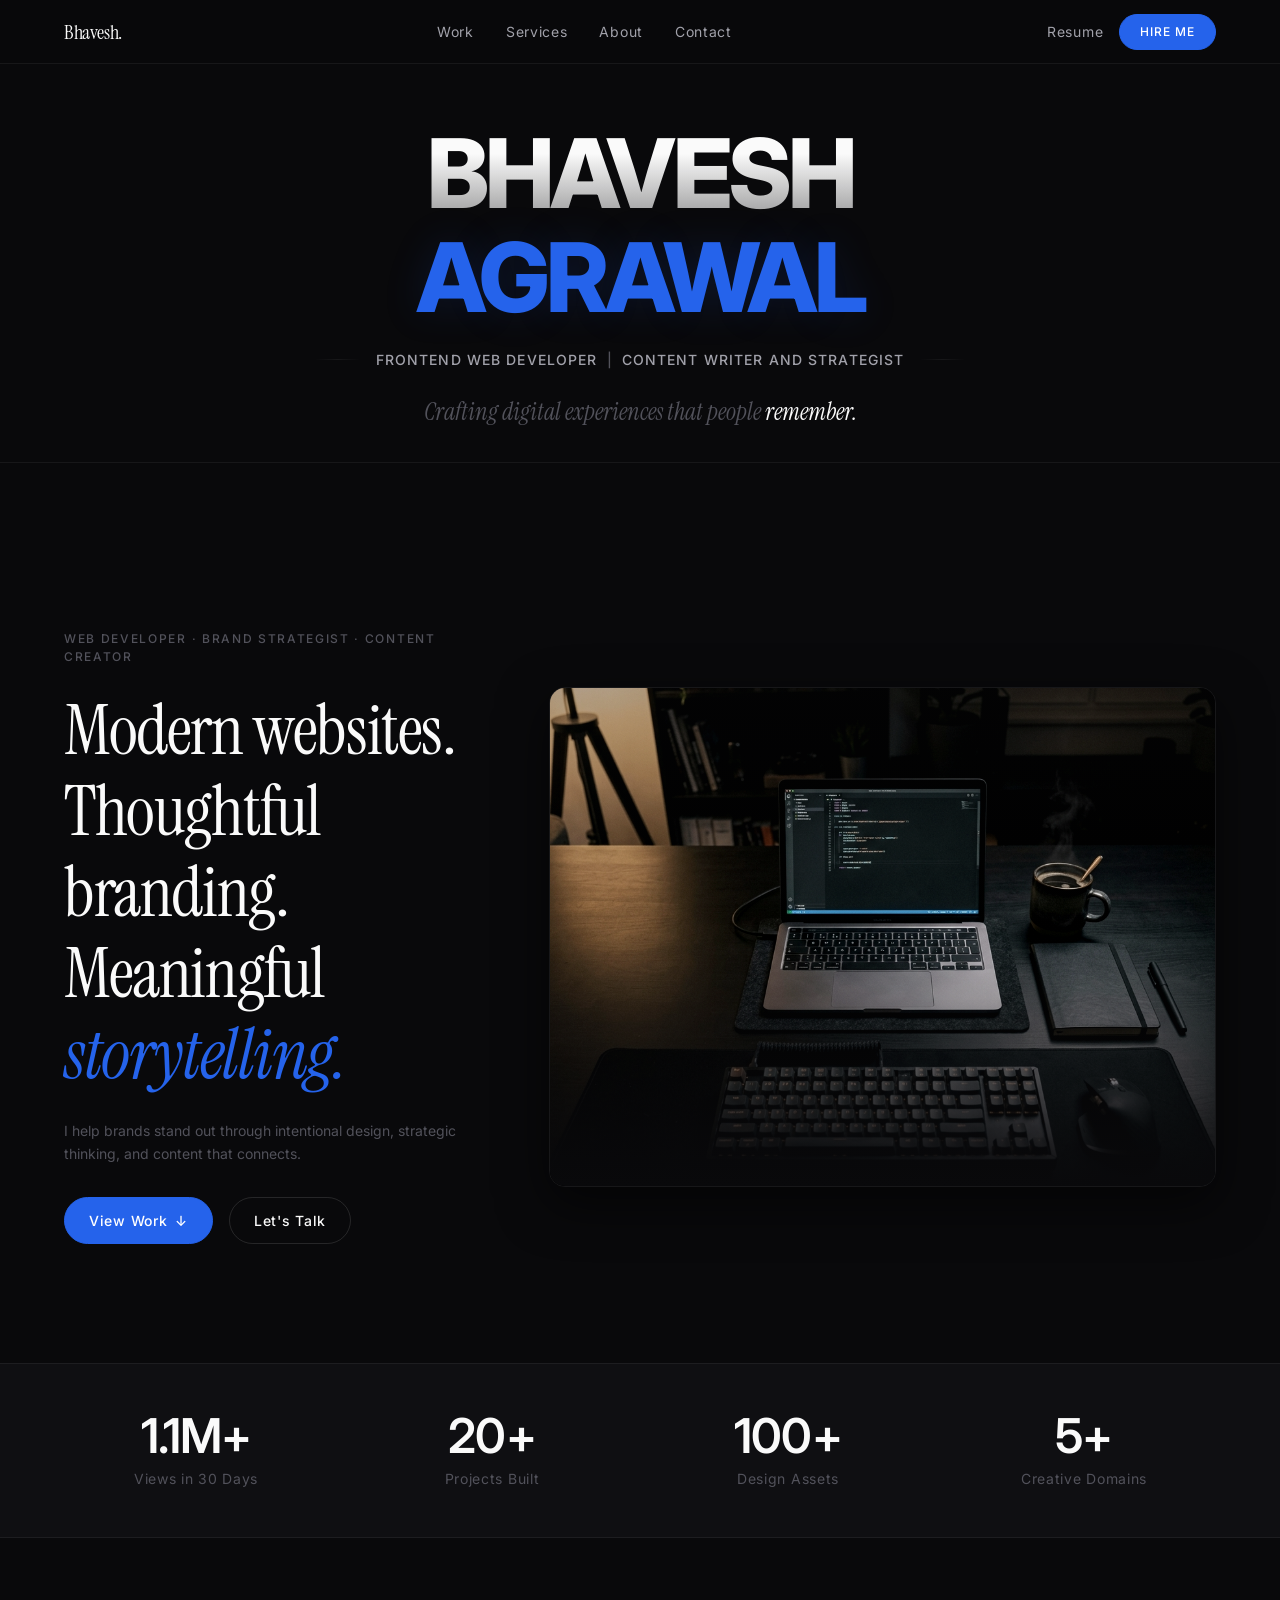
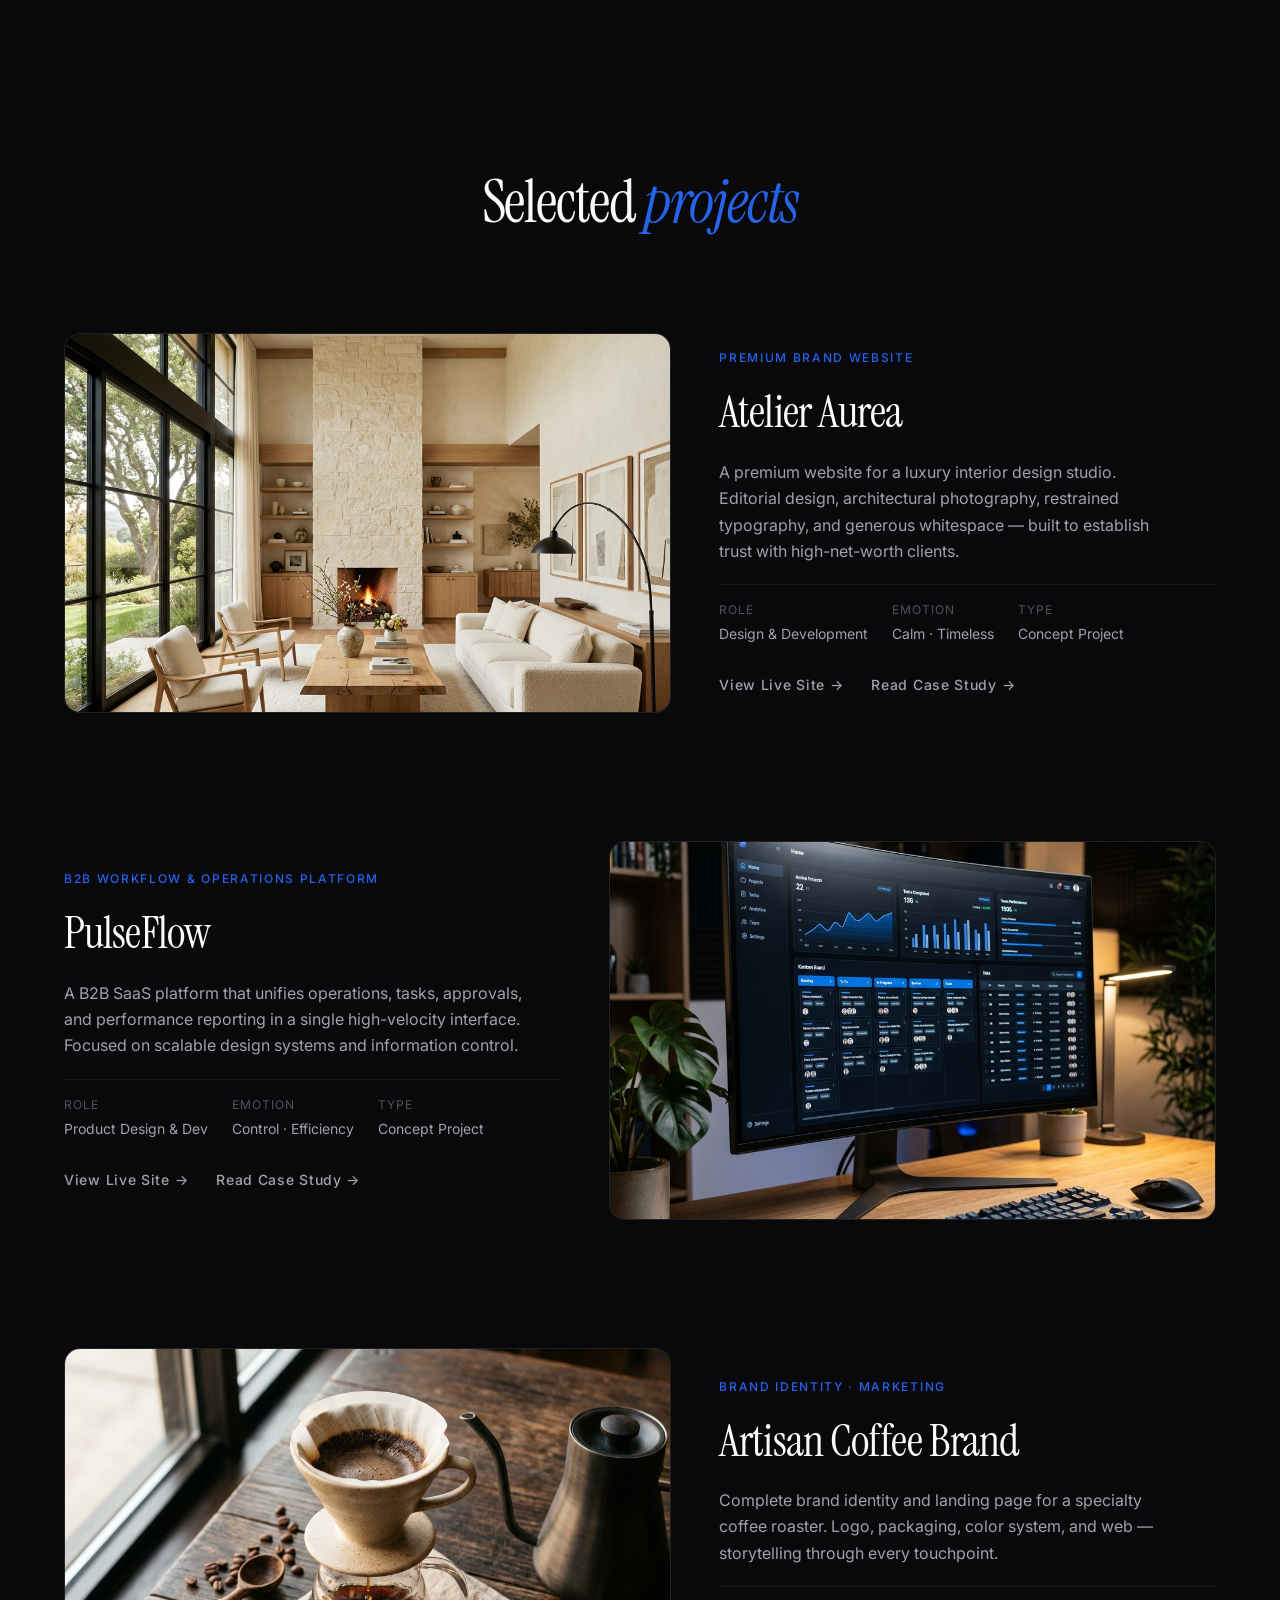
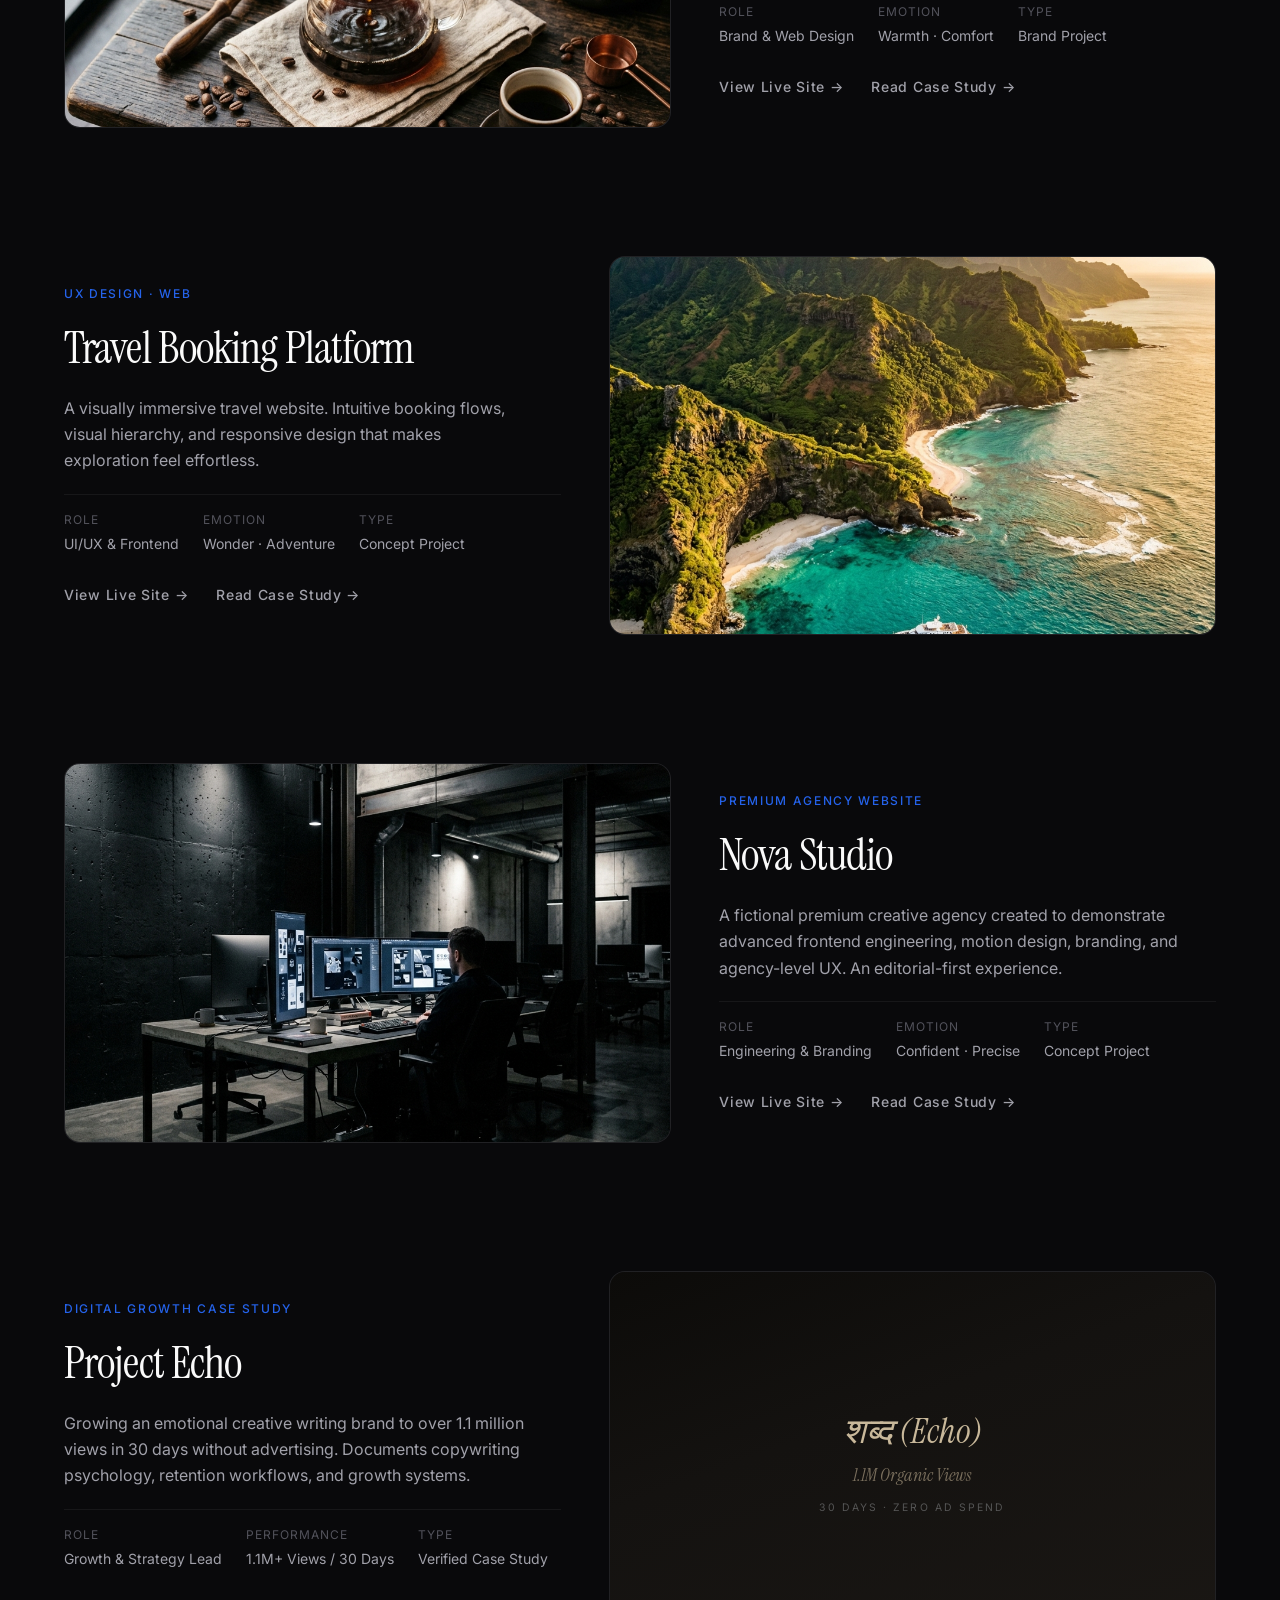
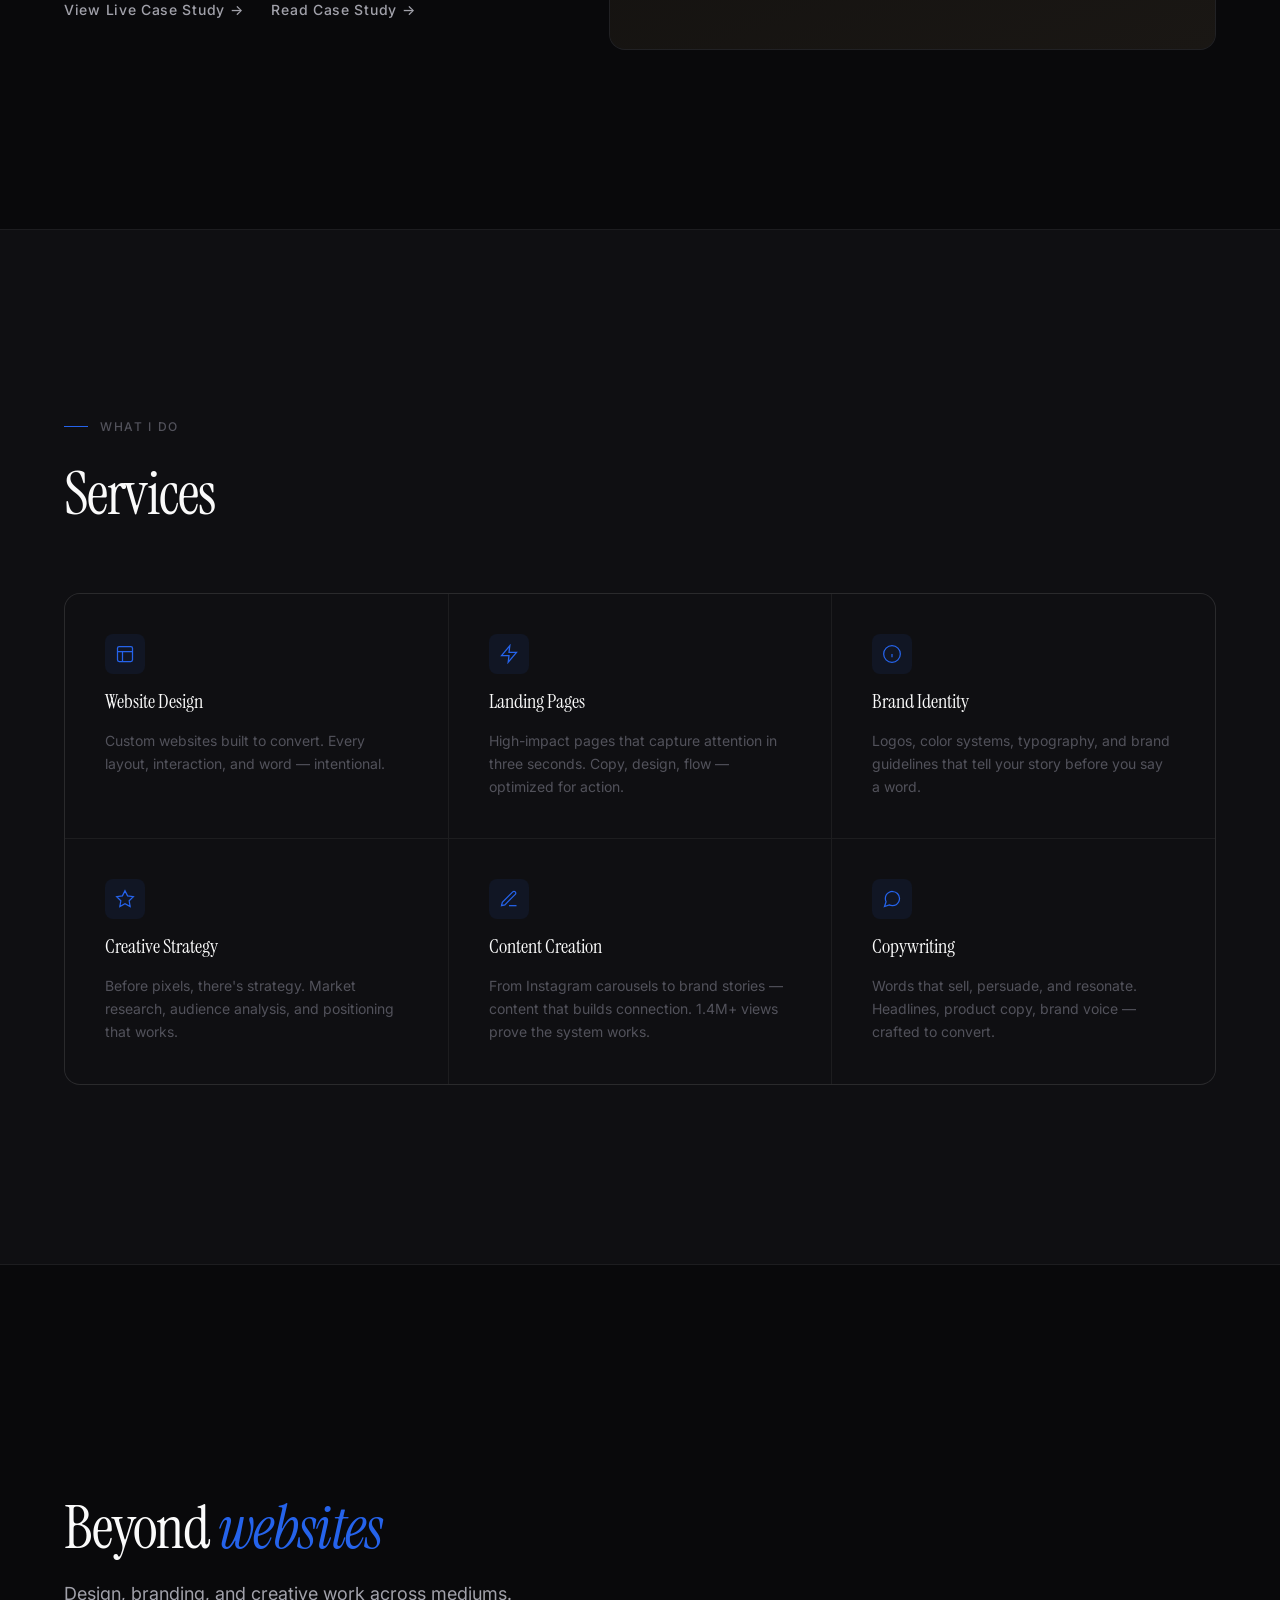
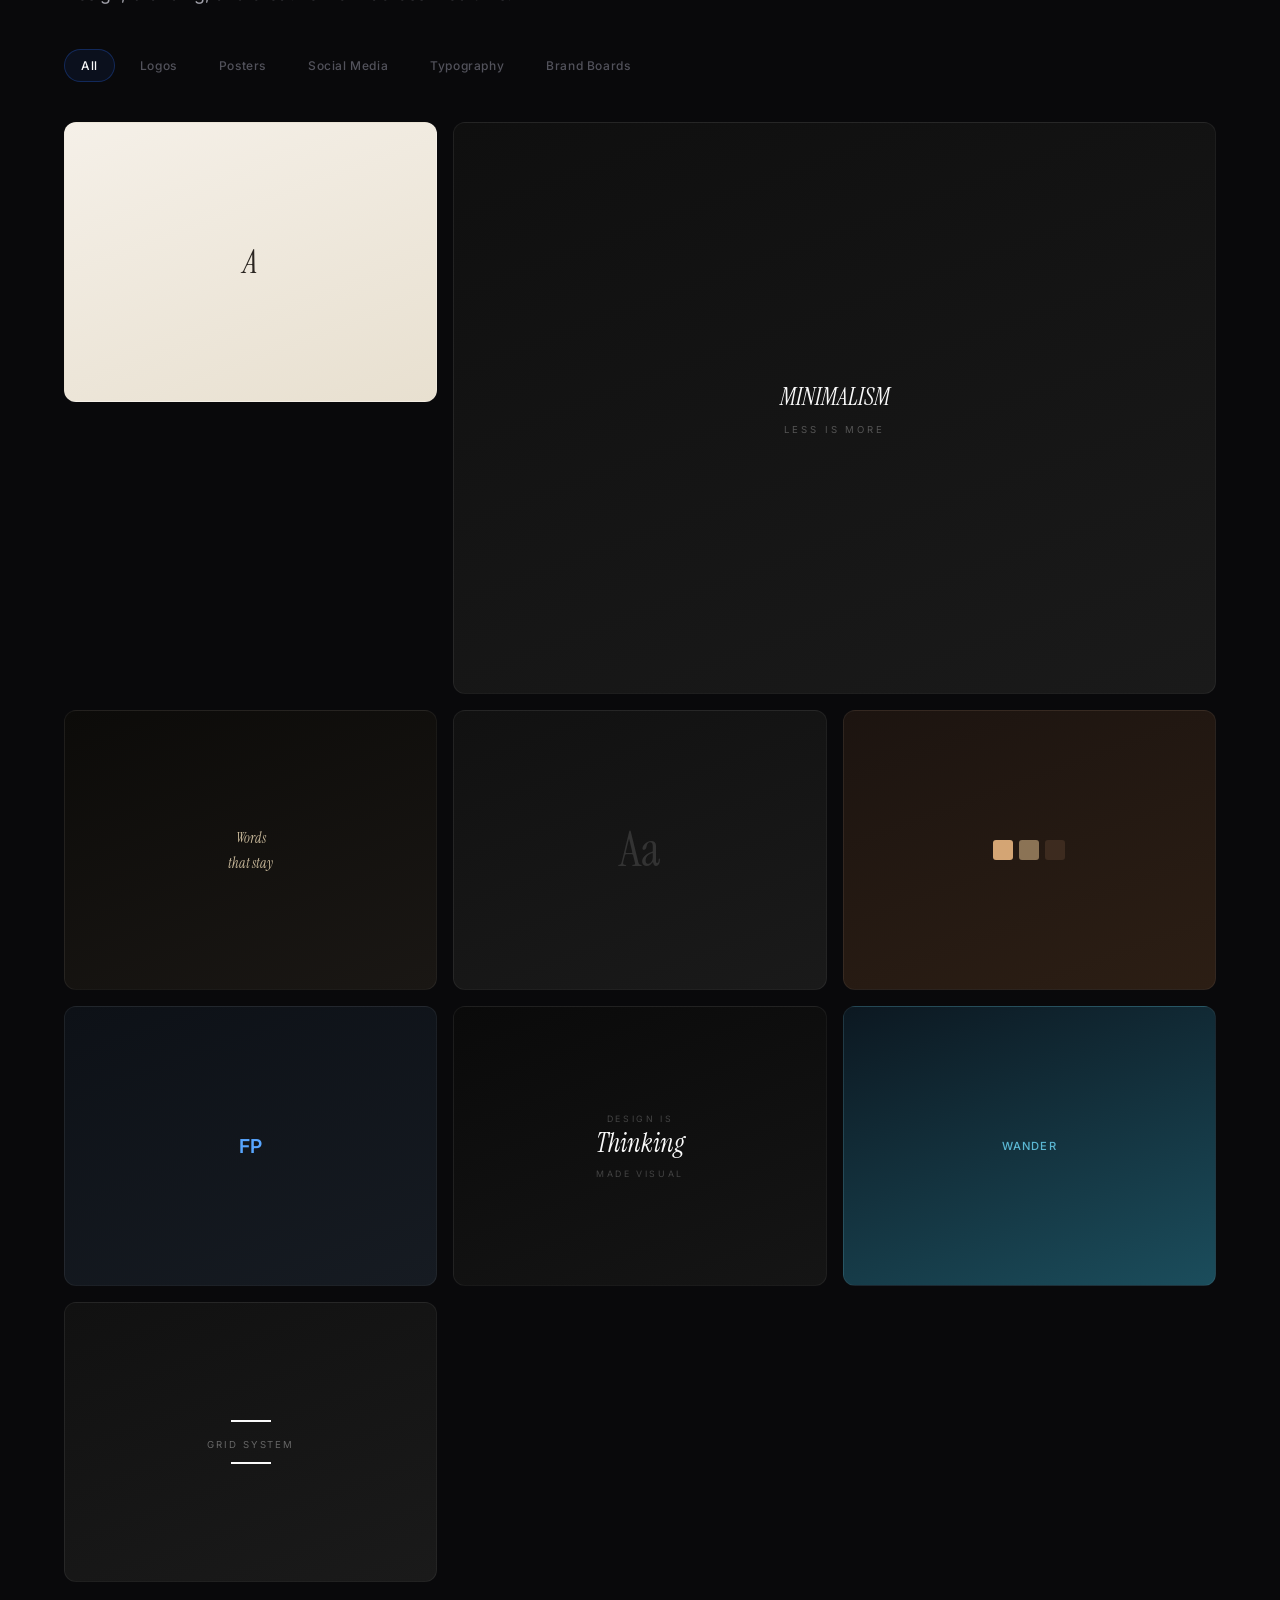
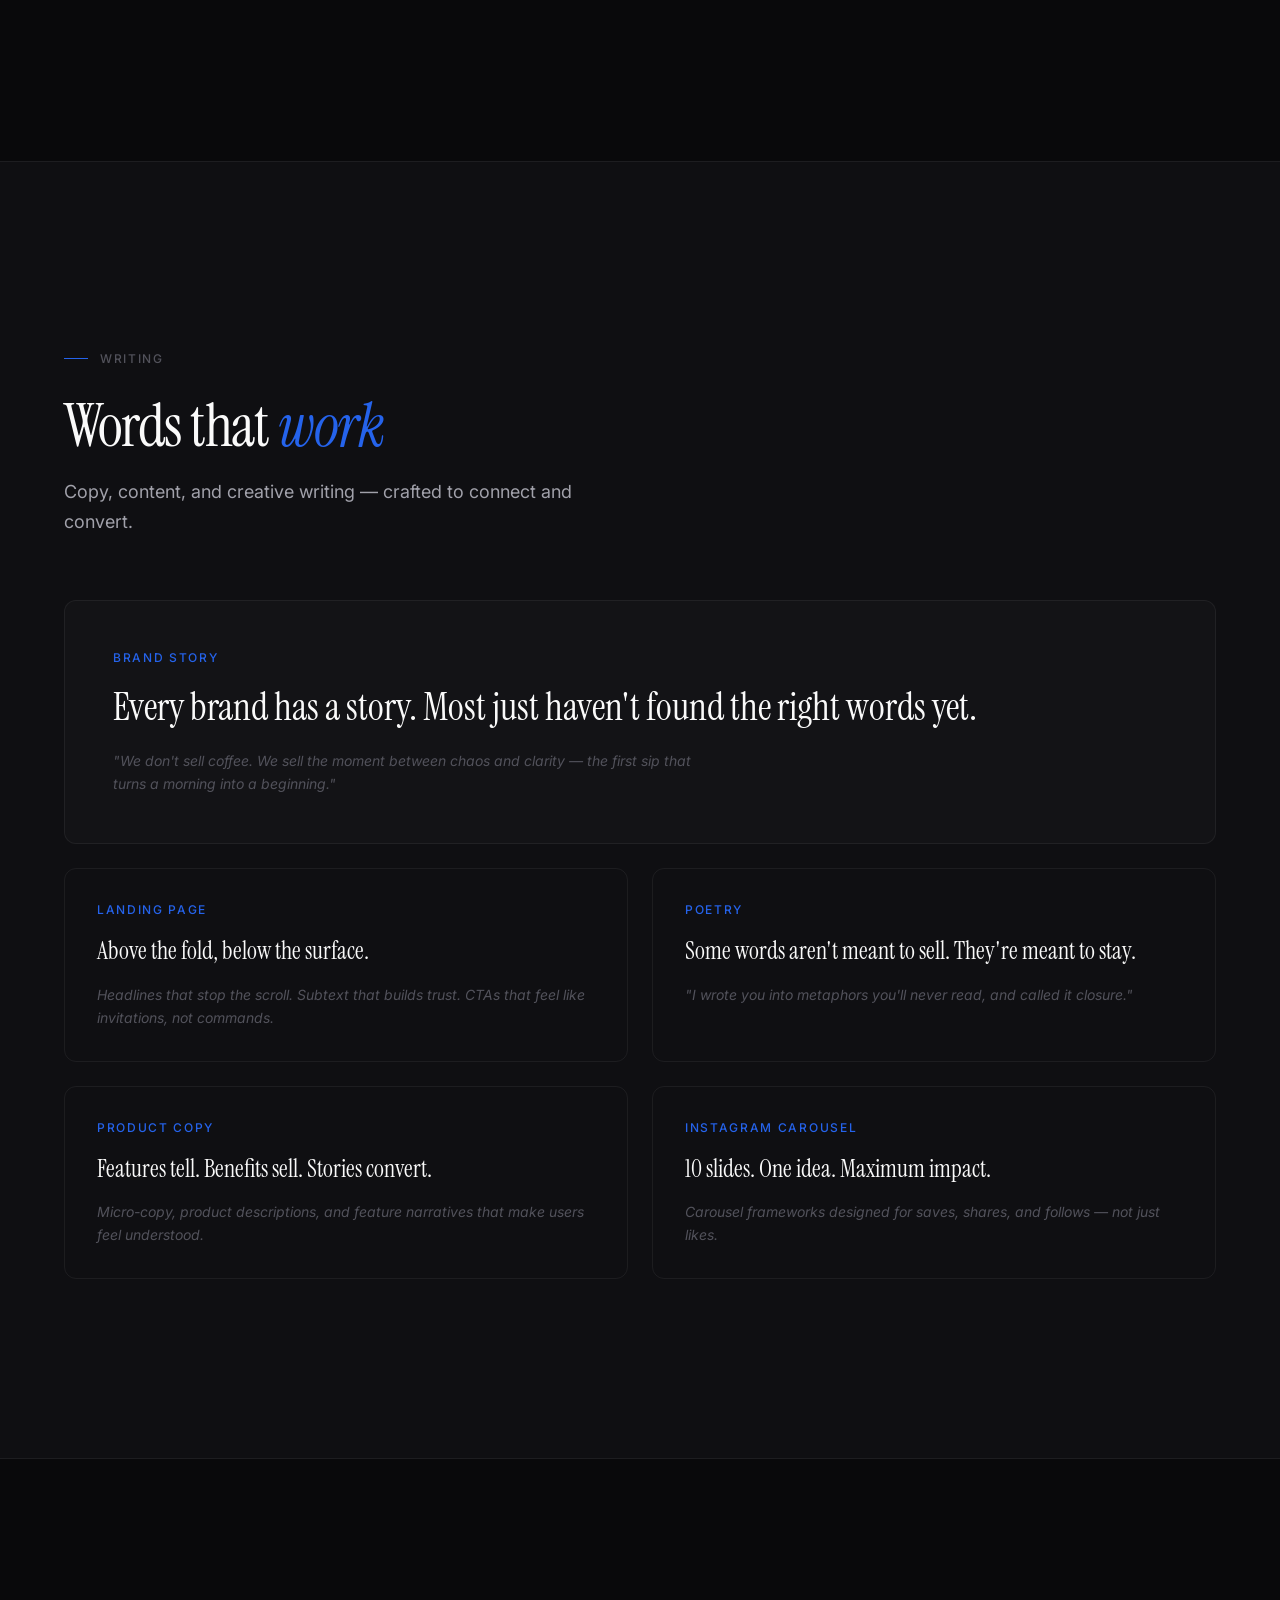
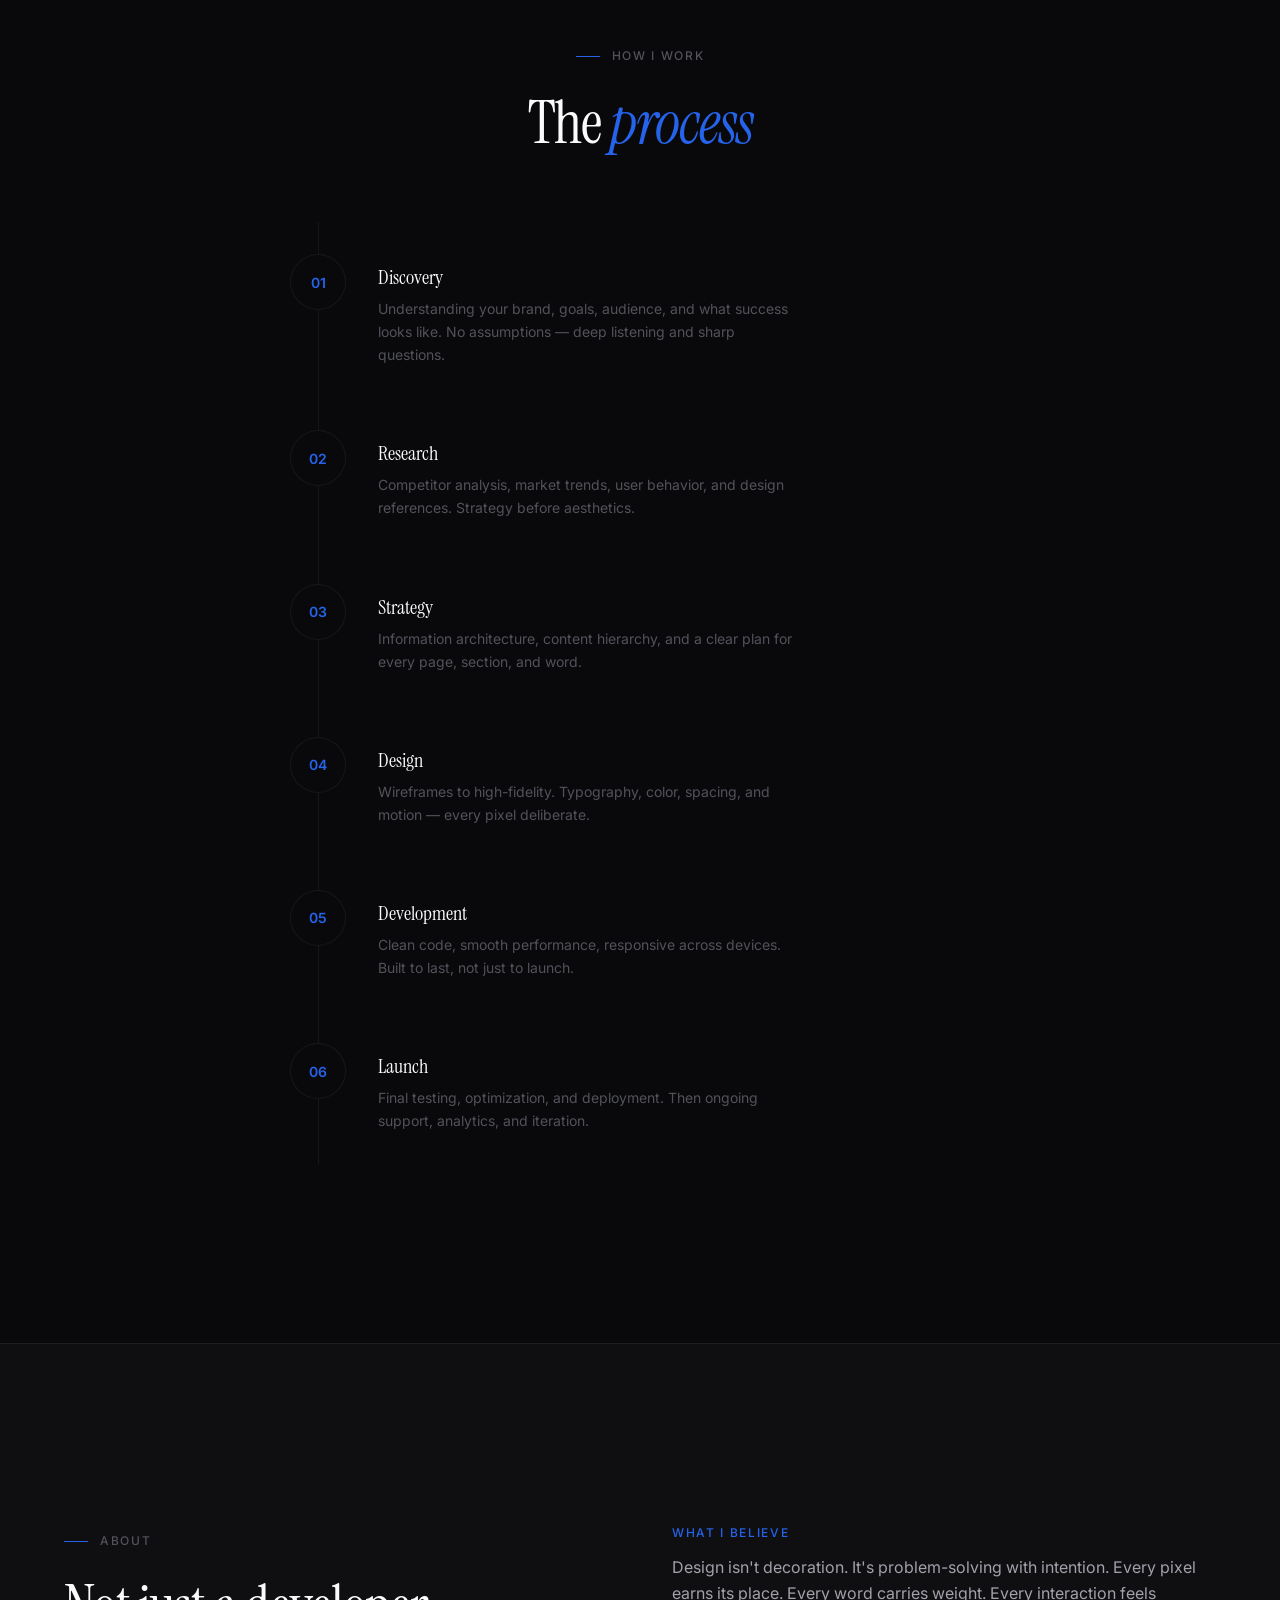
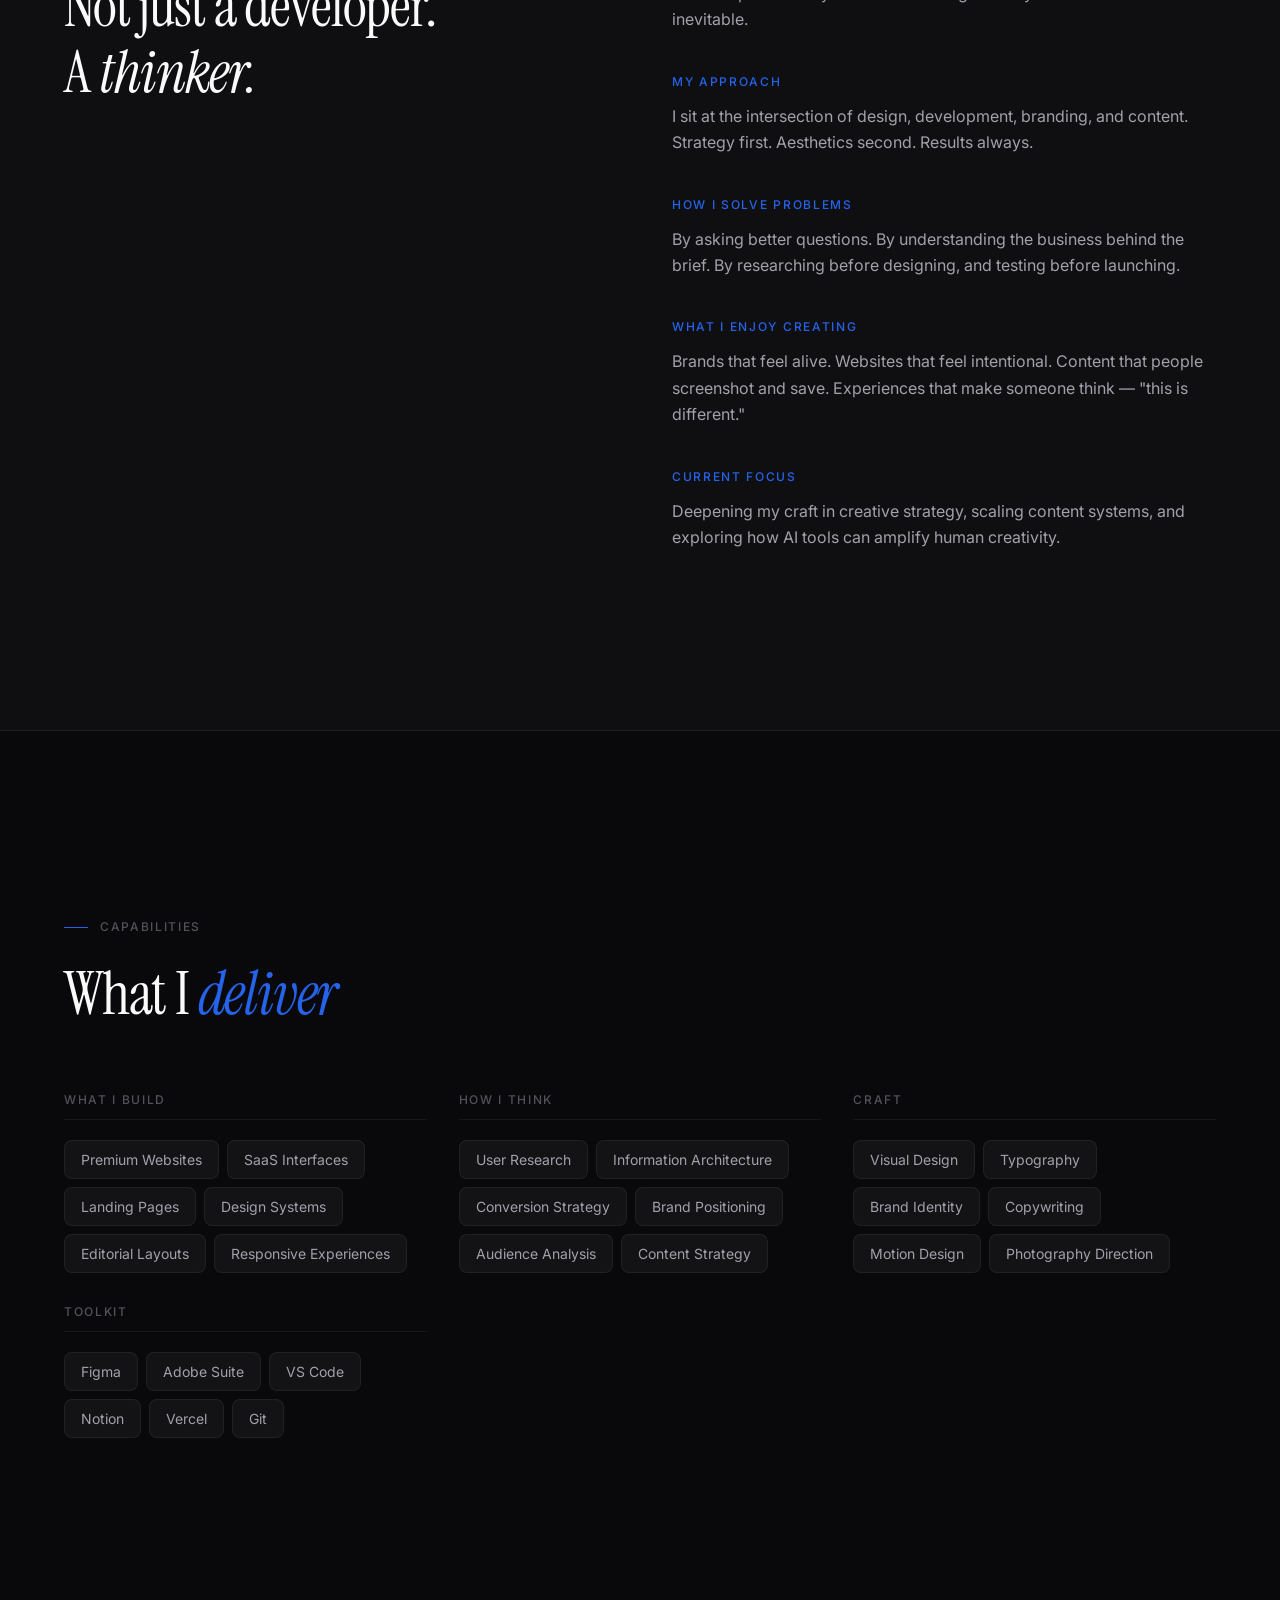
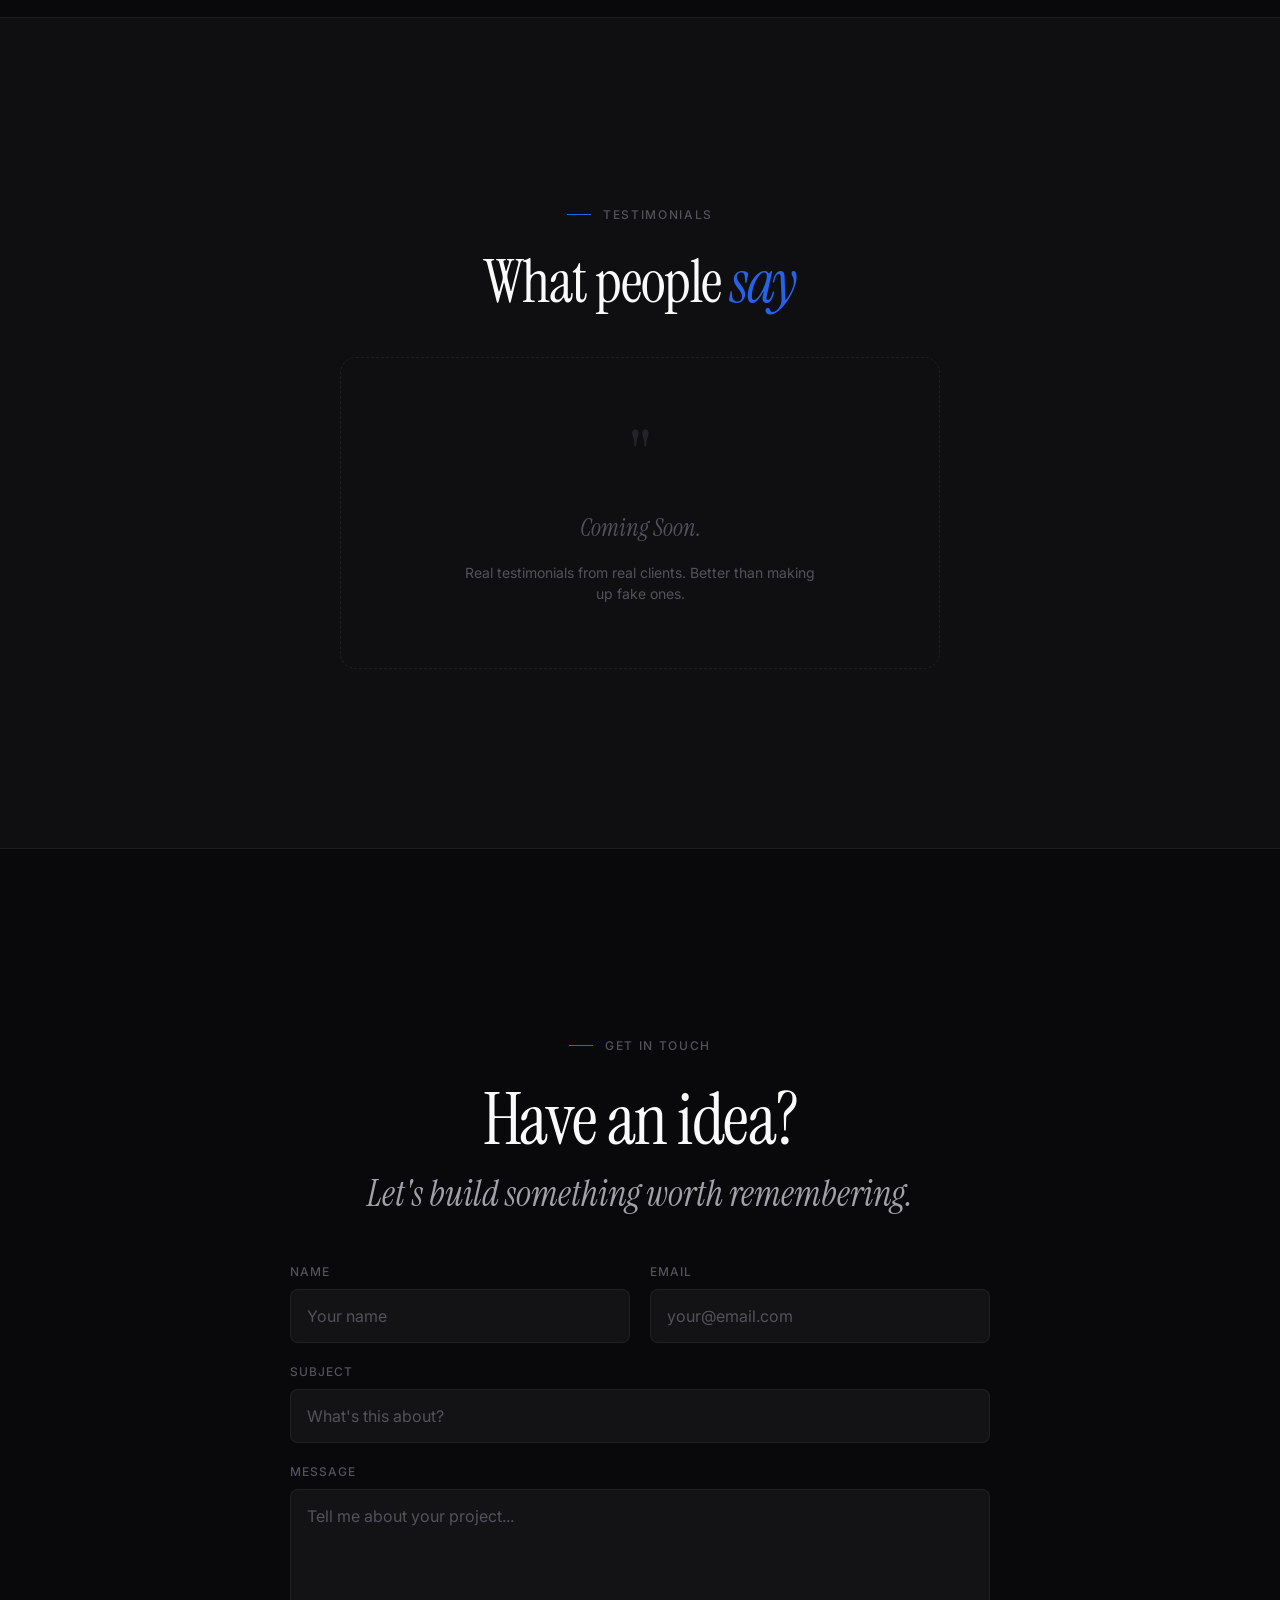
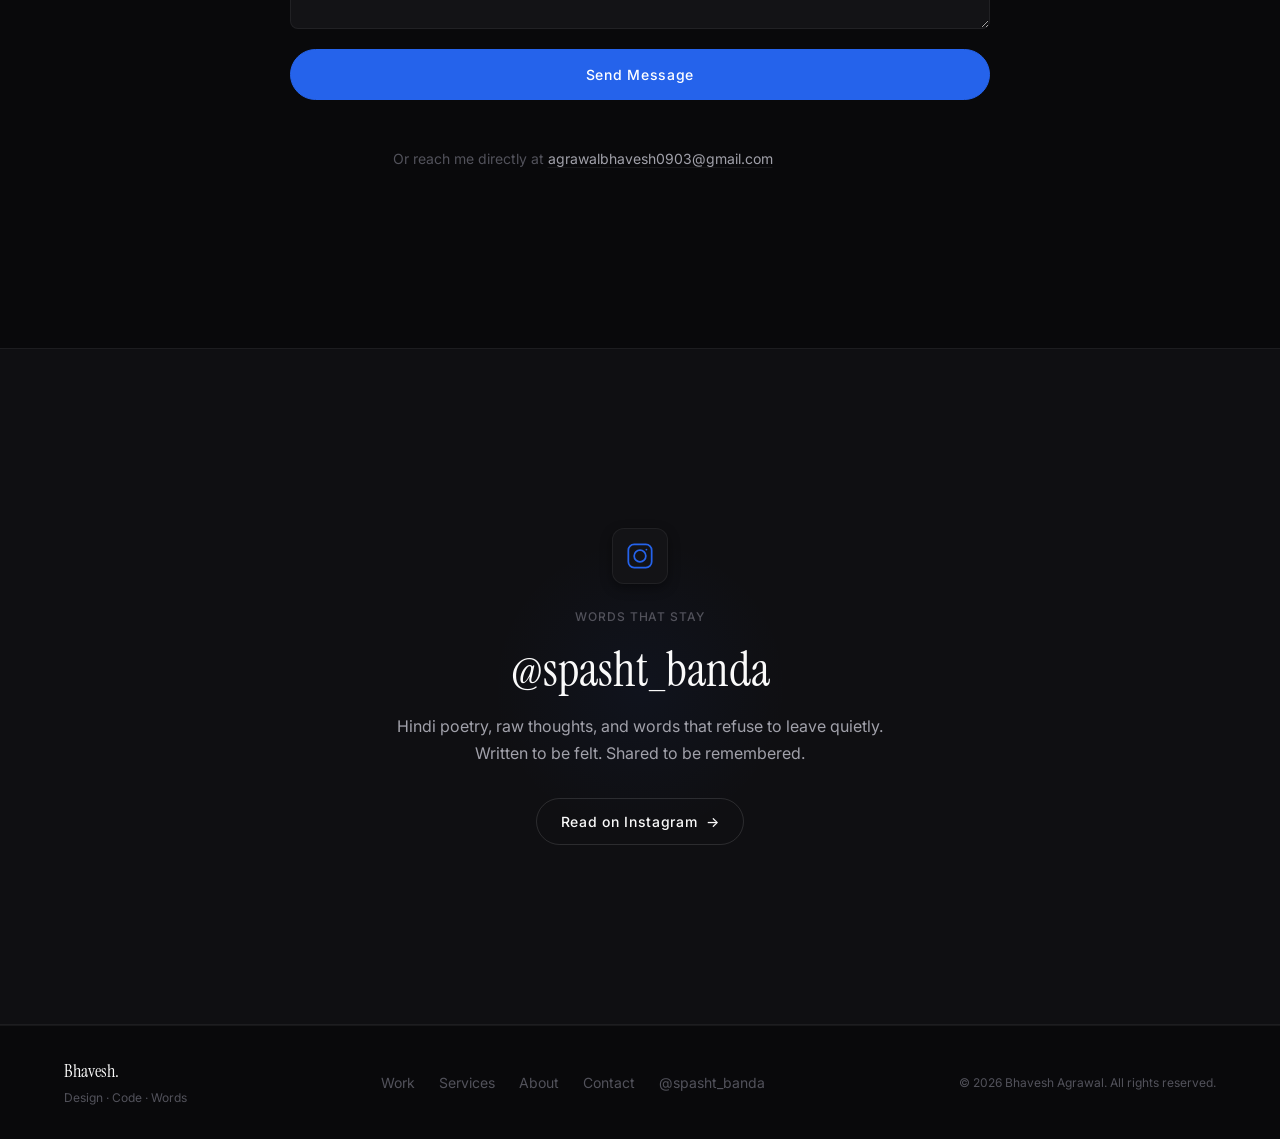
==== commit b16c67b8: "design: add bold name identity, spasht_banda Instagram integrations, Web3Forms contact form, and rep" ====
--- a/index.html
+++ b/index.html
@@ -51,18 +51,35 @@
     <a href="#contact" class="btn btn-primary" style="margin-top:1rem;">Hire Me</a>
   </div>
 
+  <!-- ========== NAME IDENTITY ========== -->
+  <section class="name-identity" id="identity">
+    <div class="container">
+      <div class="name-identity__inner">
+        <div class="name-identity__name-wrapper reveal">
+          <h1 class="name-identity__name">
+            <span class="name-identity__first">Bhavesh</span>
+            <span class="name-identity__last">Agrawal</span>
+          </h1>
+        </div>
+        <div class="name-identity__byline reveal">
+          <div class="name-identity__line"></div>
+          <p class="name-identity__role">Frontend Web Developer <span class="name-identity__divider">|</span> Content Writer and Strategist</p>
+          <div class="name-identity__line"></div>
+        </div>
+        <p class="name-identity__tagline reveal">Crafting digital experiences that people <em>remember.</em></p>
+      </div>
+    </div>
+  </section>
+
   <!-- ========== HERO ========== -->
   <section class="hero" id="hero">
     <div class="container">
       <div class="hero__inner">
         <div class="hero__content">
           <span class="hero__label reveal">Web Developer · Brand Strategist · Content Creator</span>
-          <h1 class="hero__title reveal">
-            Crafting digital<br>experiences that<br>people <em>remember.</em>
-          </h1>
-          <p class="hero__subtitle reveal">
-            Modern websites. Thoughtful branding.<br>Meaningful storytelling.
-          </p>
+          <h2 class="hero__title reveal">
+            Modern websites.<br>Thoughtful branding.<br>Meaningful <em>storytelling.</em>
+          </h2>
           <p class="hero__description reveal">
             I help brands stand out through intentional design, strategic thinking, and content that connects.
           </p>
@@ -72,55 +89,11 @@
           </div>
         </div>
 
-        <!-- Right: UI Composition — No decorative floats (Rule 4, 10) -->
+        <!-- Right: Hero Image -->
         <div class="hero__visual">
-          <div class="hero__composition">
-            <div class="hero__browser hero__browser--main">
-              <div class="browser__bar">
-                <span class="browser__dot"></span><span class="browser__dot"></span><span class="browser__dot"></span>
-                <span class="browser__url">design-system.fig</span>
-              </div>
-              <div class="browser__content">
-                <div class="browser__typography">
-                  <h3>Aa</h3>
-                  <p style="font-family:var(--font-serif);font-size:1.5rem;color:var(--color-text-primary);">Instrument Serif</p>
-                  <p style="font-size:0.8rem;color:var(--color-text-tertiary);margin-top:4px;">ABCDEFGHIJKLMNOPQRSTUVWXYZ</p>
-                  <p style="font-size:0.8rem;color:var(--color-text-tertiary);">abcdefghijklmnopqrstuvwxyz</p>
-                  <div class="browser__swatches" style="margin-top:12px;">
-                    <div class="browser__swatch" style="background:#09090B;"></div>
-                    <div class="browser__swatch" style="background:#FAFAFA;"></div>
-                    <div class="browser__swatch" style="background:#2563EB;"></div>
-                    <div class="browser__swatch" style="background:#A1A1AA;"></div>
-                    <div class="browser__swatch" style="background:#22C55E;"></div>
-                  </div>
-                </div>
-              </div>
-            </div>
-            <div class="hero__browser hero__browser--secondary">
-              <div class="browser__bar">
-                <span class="browser__dot"></span><span class="browser__dot"></span><span class="browser__dot"></span>
-                <span class="browser__url">app.jsx</span>
-              </div>
-              <div class="browser__content">
-                <div class="browser__code">
-                  <span class="comment">// Build something</span><br>
-                  <span class="keyword">const</span> <span class="function">brand</span> = {<br>
-                  &nbsp;&nbsp;vision: <span class="string">"premium"</span>,<br>
-                  &nbsp;&nbsp;craft: <span class="string">"intentional"</span>,<br>
-                  &nbsp;&nbsp;impact: <span class="number">100</span><br>
-                  };
-                </div>
-              </div>
-            </div>
-            <div class="hero__browser hero__browser--tertiary">
-              <div class="browser__bar">
-                <span class="browser__dot"></span><span class="browser__dot"></span><span class="browser__dot"></span>
-                <span class="browser__url">brand.svg</span>
-              </div>
-              <div class="browser__content" style="display:flex;align-items:center;justify-content:center;">
-                <span style="font-family:var(--font-serif);font-size:2.5rem;color:var(--color-text-primary);font-style:italic;">BA</span>
-              </div>
-            </div>
+          <div class="hero__image-wrapper">
+            <img src="assets/images/workspace-hero.png" alt="Bhavesh Agrawal workspace" class="hero__image" loading="eager">
+            <div class="hero__image-overlay-gradient"></div>
           </div>
         </div>
       </div>
@@ -164,12 +137,7 @@
         <!-- Project 1: Atelier Aurea — Luxury Interior Studio -->
         <div class="project reveal">
           <div class="project__image" data-project="luxury">
-            <div style="width:100%;height:100%;background:linear-gradient(160deg, #f5f0e8 0%, #e8e0d0 40%, #d4c8b0 100%);display:flex;align-items:center;justify-content:center;">
-              <div style="text-align:center;">
-                <span style="font-family:var(--font-serif);font-size:3rem;color:#2a2520;font-style:italic;letter-spacing:-0.02em;">Atelier Aurea</span>
-                <p style="font-size:0.7rem;color:#8a7e6d;letter-spacing:0.25em;text-transform:uppercase;margin-top:10px;">Luxury Interior Design</p>
-              </div>
-            </div>
+            <img src="assets/images/luxury-interior.png" alt="Atelier Aurea — Luxury Interior Design" style="width:100%;height:100%;object-fit:cover;">
             <div class="project__image-overlay">
               <span class="btn-text" style="color:#fff;font-size:0.8rem;">View Case Study <span class="arrow">→</span></span>
             </div>
@@ -202,12 +170,7 @@
         <!-- Project 2: PulseFlow -->
         <div class="project reveal">
           <div class="project__image" data-project="fitness">
-            <div style="width:100%;height:100%;background:linear-gradient(160deg, #09090b 0%, #121214 50%, #18181b 100%);display:flex;align-items:center;justify-content:center;">
-              <div style="text-align:center;">
-                <span style="font-family:var(--font-sans);font-size:2rem;font-weight:700;color:#2563eb;letter-spacing:-0.03em;">PulseFlow</span>
-                <p style="font-size:0.7rem;color:#a1a1aa;letter-spacing:0.1em;margin-top:8px;">Workflow & Operations Workspace</p>
-              </div>
-            </div>
+            <img src="assets/images/saas-dashboard.png" alt="PulseFlow — B2B Operations Platform" style="width:100%;height:100%;object-fit:cover;">
             <div class="project__image-overlay">
               <span class="btn-text" style="color:#fff;font-size:0.8rem;">View Case Study <span class="arrow">→</span></span>
             </div>
@@ -240,12 +203,7 @@
         <!-- Project 3: Coffee Brand -->
         <div class="project reveal">
           <div class="project__image" data-project="coffee">
-            <div style="width:100%;height:100%;background:linear-gradient(160deg, #1c1410 0%, #2c1e14 50%, #3d2b1f 100%);display:flex;align-items:center;justify-content:center;">
-              <div style="text-align:center;">
-                <span style="font-family:var(--font-serif);font-size:2.5rem;color:#d4a574;font-style:italic;">Roast & Co.</span>
-                <p style="font-size:0.7rem;color:#8b7355;letter-spacing:0.15em;text-transform:uppercase;margin-top:8px;">Artisan Coffee Roasters</p>
-              </div>
-            </div>
+            <img src="assets/images/coffee-brand.png" alt="The Roast Theory — Artisan Coffee" style="width:100%;height:100%;object-fit:cover;">
             <div class="project__image-overlay">
               <span class="btn-text" style="color:#fff;font-size:0.8rem;">View Case Study <span class="arrow">→</span></span>
             </div>
@@ -278,12 +236,7 @@
         <!-- Project 4: Travel Website -->
         <div class="project reveal">
           <div class="project__image" data-project="travel">
-            <div style="width:100%;height:100%;background:linear-gradient(160deg, #0c1821 0%, #162a3a 50%, #1b4d5c 100%);display:flex;align-items:center;justify-content:center;">
-              <div style="text-align:center;">
-                <span style="font-family:var(--font-sans);font-size:1.8rem;font-weight:600;color:#5bb8d4;letter-spacing:0.05em;">WANDER</span>
-                <p style="font-size:0.7rem;color:#6b8f9e;letter-spacing:0.2em;text-transform:uppercase;margin-top:8px;">Explore. Book. Experience.</p>
-              </div>
-            </div>
+            <img src="assets/images/travel-landscape.png" alt="Atlas Horizon — Luxury Travel" style="width:100%;height:100%;object-fit:cover;">
             <div class="project__image-overlay">
               <span class="btn-text" style="color:#fff;font-size:0.8rem;">View Case Study <span class="arrow">→</span></span>
             </div>
@@ -316,12 +269,7 @@
         <!-- Project 5: Nova Studio -->
         <div class="project reveal">
           <div class="project__image" data-project="personal">
-            <div style="width:100%;height:100%;background:linear-gradient(160deg, #050505 0%, #111111 50%, #1a1a1a 100%);display:flex;align-items:center;justify-content:center;">
-              <div style="text-align:center;">
-                <span style="font-family:var(--font-sans);font-size:2rem;color:#fafafa;font-weight:700;letter-spacing:-0.05em;">NOVA.</span>
-                <p style="font-size:0.7rem;color:#2563eb;letter-spacing:0.15em;text-transform:uppercase;margin-top:8px;">Creative Agency</p>
-              </div>
-            </div>
+            <img src="assets/images/creative-agency.png" alt="Nova Studio — Creative Agency" style="width:100%;height:100%;object-fit:cover;">
             <div class="project__image-overlay">
               <span class="btn-text" style="color:#fff;font-size:0.8rem;">View Case Study <span class="arrow">→</span></span>
             </div>
@@ -675,7 +623,13 @@
         <span class="section-label" style="justify-content:center;">Get In Touch</span>
         <h2 class="contact__title">Have an idea?</h2>
         <p class="contact__subtitle">Let's build something worth remembering.</p>
-        <form class="contact__form" id="contact-form">
+        <form class="contact__form" id="contact-form" action="https://formsubmit.co/agrawalbhavesh0903@gmail.com" method="POST">
+          <!-- FormSubmit Config -->
+          <input type="hidden" name="_subject" value="New Portfolio Inquiry">
+          <input type="hidden" name="_captcha" value="false">
+          <input type="hidden" name="_template" value="table">
+          <input type="hidden" name="_next" value="">
+          <input type="text" name="_honey" style="display:none">
           <div class="contact__row">
             <div class="contact__field">
               <label class="contact__label" for="contact-name">Name</label>
@@ -694,23 +648,49 @@
             <label class="contact__label" for="contact-message">Message</label>
             <textarea class="contact__textarea" id="contact-message" name="message" placeholder="Tell me about your project..." required></textarea>
           </div>
-          <button type="submit" class="btn btn-primary contact__submit">Send Message</button>
+          <button type="submit" class="btn btn-primary contact__submit" id="contact-submit-btn">Send Message</button>
+          <div class="contact__status" id="contact-status" style="display:none;"></div>
         </form>
         <p class="contact__email">Or reach me directly at <a href="mailto:agrawalbhavesh0903@gmail.com">agrawalbhavesh0903@gmail.com</a></p>
       </div>
     </div>
   </section>
 
+  <!-- ========== INSTAGRAM / POETRY ========== -->
+  <section class="instagram-callout" id="poetry">
+    <div class="container">
+      <div class="instagram-callout__inner reveal">
+        <div class="instagram-callout__icon">
+          <svg width="28" height="28" viewBox="0 0 24 24" fill="none" stroke="currentColor" stroke-width="1.5" stroke-linecap="round" stroke-linejoin="round">
+            <rect x="2" y="2" width="20" height="20" rx="5"/>
+            <circle cx="12" cy="12" r="5"/>
+            <line x1="17.5" y1="6.5" x2="17.51" y2="6.5"/>
+          </svg>
+        </div>
+        <p class="instagram-callout__label">Words That Stay</p>
+        <h3 class="instagram-callout__handle">
+          <a href="https://instagram.com/spasht_banda" target="_blank" rel="noopener noreferrer">@spasht_banda</a>
+        </h3>
+        <p class="instagram-callout__description">Hindi poetry, raw thoughts, and words that refuse to leave quietly.<br>Written to be felt. Shared to be remembered.</p>
+        <a href="https://instagram.com/spasht_banda" target="_blank" rel="noopener noreferrer" class="btn btn-secondary instagram-callout__btn">Read on Instagram <span class="arrow">→</span></a>
+      </div>
+    </div>
+  </section>
+
   <!-- ========== FOOTER ========== -->
   <footer class="footer">
     <div class="container">
       <div class="footer__inner">
-        <span class="footer__logo">Bhavesh.</span>
+        <div class="footer__left">
+          <span class="footer__logo">Bhavesh.</span>
+          <span class="footer__tagline">Design · Code · Words</span>
+        </div>
         <div class="footer__links">
           <a href="#work" class="footer__link">Work</a>
           <a href="#services" class="footer__link">Services</a>
           <a href="#about" class="footer__link">About</a>
           <a href="#contact" class="footer__link">Contact</a>
+          <a href="https://instagram.com/spasht_banda" target="_blank" rel="noopener noreferrer" class="footer__link">@spasht_banda</a>
         </div>
         <span class="footer__copy">© 2026 Bhavesh Agrawal. All rights reserved.</span>
       </div>
@@ -724,9 +704,7 @@
     <div class="modal modal-content" id="modal-luxury" style="display:none;">
       <button class="modal__close" aria-label="Close modal">✕</button>
       <div class="modal__hero-image">
-        <div style="width:100%;aspect-ratio:16/9;background:linear-gradient(160deg,#f5f0e8 0%,#e8e0d0 40%,#d4c8b0 100%);display:flex;align-items:center;justify-content:center;border-radius:var(--radius-lg);">
-          <div style="text-align:center;"><span style="font-family:var(--font-serif);font-size:4rem;color:#2a2520;font-style:italic;letter-spacing:-0.02em;">Atelier Aurea</span><p style="font-size:0.85rem;color:#8a7e6d;letter-spacing:0.25em;text-transform:uppercase;margin-top:12px;">Luxury Interior Design</p></div>
-        </div>
+        <img src="assets/images/luxury-interior.png" alt="Atelier Aurea — Luxury Interior Design" style="width:100%;height:100%;object-fit:cover;border-radius:var(--radius-lg);">
       </div>
       <span class="modal__category">Premium Brand Website · Concept Project</span>
       <h2 class="modal__title">Atelier Aurea</h2>
@@ -761,9 +739,7 @@
     <div class="modal modal-content" id="modal-fitness" style="display:none;">
       <button class="modal__close" aria-label="Close modal">✕</button>
       <div class="modal__hero-image">
-        <div style="width:100%;aspect-ratio:16/9;background:linear-gradient(160deg,#09090b,#121214,#18181b);display:flex;align-items:center;justify-content:center;border-radius:var(--radius-lg);">
-          <div style="text-align:center;"><span style="font-family:var(--font-sans);font-size:3rem;font-weight:700;color:#2563eb;letter-spacing:-0.03em;">PulseFlow</span><p style="font-size:0.85rem;color:#a1a1aa;margin-top:12px;">B2B Operations Workspace</p></div>
-        </div>
+        <img src="assets/images/saas-dashboard.png" alt="PulseFlow SaaS Dashboard Workspace" style="width:100%;height:100%;object-fit:cover;border-radius:var(--radius-lg);">
       </div>
       <span class="modal__category">Product Design · SaaS Operations Platform</span>
       <h2 class="modal__title">PulseFlow Operations Platform</h2>
@@ -797,9 +773,7 @@
     <div class="modal modal-content" id="modal-coffee" style="display:none;">
       <button class="modal__close" aria-label="Close modal">✕</button>
       <div class="modal__hero-image">
-        <div style="width:100%;aspect-ratio:16/9;background:linear-gradient(160deg,#1c1410,#2c1e14,#3d2b1f);display:flex;align-items:center;justify-content:center;border-radius:var(--radius-lg);">
-          <div style="text-align:center;"><span style="font-family:var(--font-serif);font-size:3.5rem;color:#d4a574;font-style:italic;">The Roast Theory</span><p style="font-size:0.85rem;color:#8b7355;letter-spacing:0.15em;text-transform:uppercase;margin-top:12px;">Luxury Coffee Roasters & Café Experience</p></div>
-        </div>
+        <img src="assets/images/coffee-brand.png" alt="The Roast Theory Artisan Roastery" style="width:100%;height:100%;object-fit:cover;border-radius:var(--radius-lg);">
       </div>
       <span class="modal__category">E-commerce · Brand Identity · Web</span>
       <h2 class="modal__title">The Roast Theory</h2>
@@ -826,9 +800,7 @@
     <div class="modal modal-content" id="modal-travel" style="display:none;">
       <button class="modal__close" aria-label="Close modal">✕</button>
       <div class="modal__hero-image">
-        <div style="width:100%;aspect-ratio:16/9;background:linear-gradient(160deg,#0c1821,#162a3a,#1b4d5c);display:flex;align-items:center;justify-content:center;border-radius:var(--radius-lg);">
-          <div style="text-align:center;"><span style="font-family:var(--font-serif);font-size:3.5rem;font-weight:400;color:#f7f5ee;font-style:italic;">Atlas Horizon</span><p style="font-size:0.85rem;color:#c29b62;letter-spacing:0.2em;text-transform:uppercase;margin-top:12px;">Luxury Expedition & Immersive Travel</p></div>
-        </div>
+        <img src="assets/images/travel-landscape.png" alt="Atlas Horizon Luxury Expedition Travel" style="width:100%;height:100%;object-fit:cover;border-radius:var(--radius-lg);">
       </div>
       <span class="modal__category">UX Design · Frontend · Storytelling</span>
       <h2 class="modal__title">Atlas Horizon</h2>
@@ -851,9 +823,7 @@
     <div class="modal modal-content" id="modal-personal" style="display:none;">
       <button class="modal__close" aria-label="Close modal">✕</button>
       <div class="modal__hero-image">
-        <div style="width:100%;aspect-ratio:16/9;background:linear-gradient(160deg,#050505,#111111,#1a1a1a);display:flex;align-items:center;justify-content:center;border-radius:var(--radius-lg);">
-          <div style="text-align:center;"><span style="font-family:var(--font-sans);font-size:3.5rem;font-weight:700;letter-spacing:-0.05em;color:#fafafa;">NOVA.</span><p style="font-size:0.85rem;color:#2563eb;letter-spacing:0.15em;text-transform:uppercase;margin-top:12px;">Premium Creative Agency</p></div>
-        </div>
+        <img src="assets/images/creative-agency.png" alt="Nova Studio Creative Agency" style="width:100%;height:100%;object-fit:cover;border-radius:var(--radius-lg);">
       </div>
       <span class="modal__category">Agency Website · UI/UX · Motion</span>
       <h2 class="modal__title">Nova Studio</h2>
@@ -876,9 +846,7 @@
     <div class="modal modal-content" id="modal-poetry" style="display:none;">
       <button class="modal__close" aria-label="Close modal">✕</button>
       <div class="modal__hero-image">
-        <div style="width:100%;aspect-ratio:16/9;background:linear-gradient(160deg,#0c0b09,#141210,#1a1714);display:flex;align-items:center;justify-content:center;border-radius:var(--radius-lg);">
-          <div style="text-align:center;"><span style="font-family:var(--font-serif);font-size:4rem;color:#c8b89a;font-style:italic;">शब्द (Echo)</span><p style="font-family:var(--font-serif);font-size:1.2rem;color:#7a6f5d;font-style:italic;margin-top:8px;">Growth Case Study</p><p style="font-size:0.75rem;color:#555;letter-spacing:0.2em;text-transform:uppercase;margin-top:16px;">1.1M+ Views in 30 Days · Zero Ad Spend</p></div>
-        </div>
+        <img src="assets/images/workspace-hero.png" alt="Project Echo Writing Workspace" style="width:100%;height:100%;object-fit:cover;border-radius:var(--radius-lg);">
       </div>
       <span class="modal__category">Digital Growth Strategy Case Study</span>
       <h2 class="modal__title">Project Echo Case Study</h2>
--- a/css/sections.css
+++ b/css/sections.css
@@ -1,5 +1,5 @@
 /* ============================================
-   SECTIONS — Layout & Styling for all sections
+   SECTIONS â€” Layout & Styling for all sections
    ============================================ */
 
 /* ========== NAVBAR ========== */
@@ -1471,3 +1471,234 @@
   color: var(--color-text-tertiary);
   line-height: var(--leading-relaxed);
 }
+
+
+/* ========== NAME IDENTITY ========== */
+.name-identity {
+  padding: calc(var(--section-padding) * 0.7) 0 var(--space-8) 0;
+  background: var(--color-bg);
+  border-bottom: 1px solid var(--color-border);
+}
+
+.name-identity__inner {
+  display: flex;
+  flex-direction: column;
+  align-items: center;
+  text-align: center;
+}
+
+.name-identity__name {
+  font-family: var(--font-sans);
+  font-size: clamp(var(--text-5xl), 10vw, var(--text-8xl));
+  font-weight: 800;
+  letter-spacing: -0.04em;
+  line-height: var(--leading-none);
+  text-transform: uppercase;
+  margin-bottom: var(--space-6);
+  display: flex;
+  flex-direction: column;
+  gap: var(--space-2);
+}
+
+.name-identity__first {
+  background: linear-gradient(180deg, var(--color-text-primary) 30%, rgba(250,250,250,0.6) 100%);
+  -webkit-background-clip: text;
+  -webkit-text-fill-color: transparent;
+}
+
+.name-identity__last {
+  color: var(--color-accent);
+  text-shadow: 0 0 40px rgba(37, 99, 235, 0.15);
+}
+
+.name-identity__byline {
+  display: flex;
+  align-items: center;
+  justify-content: center;
+  gap: var(--space-4);
+  width: 100%;
+  max-width: 650px;
+  margin-bottom: var(--space-6);
+}
+
+.name-identity__line {
+  flex-grow: 1;
+  height: 1px;
+  background: linear-gradient(90deg, transparent, var(--color-border), transparent);
+}
+
+.name-identity__role {
+  font-family: var(--font-sans);
+  font-size: clamp(var(--text-xs), 2vw, var(--text-sm));
+  font-weight: var(--weight-medium);
+  letter-spacing: var(--tracking-wider);
+  text-transform: uppercase;
+  color: var(--color-text-secondary);
+  white-space: nowrap;
+}
+
+.name-identity__divider {
+  color: var(--color-text-tertiary);
+  margin: 0 var(--space-1);
+}
+
+.name-identity__tagline {
+  font-family: var(--font-serif);
+  font-size: clamp(var(--text-lg), 3vw, var(--text-2xl));
+  font-style: italic;
+  color: var(--color-text-tertiary);
+}
+
+.name-identity__tagline em {
+  color: var(--color-text-primary);
+  font-style: italic;
+}
+
+
+/* ========== INSTAGRAM CALLOUT ========== */
+.instagram-callout {
+  padding: var(--section-padding) 0;
+  background: var(--color-bg-alt);
+  border-top: 1px solid var(--color-border);
+  border-bottom: 1px solid var(--color-border);
+  text-align: center;
+  position: relative;
+  overflow: hidden;
+}
+
+.instagram-callout::before {
+  content: "";
+  position: absolute;
+  top: 50%;
+  left: 50%;
+  transform: translate(-50%, -50%);
+  width: 300px;
+  height: 300px;
+  background: radial-gradient(circle, rgba(37, 99, 235, 0.05) 0%, transparent 70%);
+  z-index: 1;
+  pointer-events: none;
+}
+
+.instagram-callout__inner {
+  max-width: var(--max-width-narrow);
+  margin: 0 auto;
+  position: relative;
+  z-index: 2;
+  display: flex;
+  flex-direction: column;
+  align-items: center;
+  gap: var(--space-4);
+}
+
+.instagram-callout__icon {
+  width: 56px;
+  height: 56px;
+  background: var(--color-surface);
+  border: 1px solid var(--color-border);
+  border-radius: var(--radius-lg);
+  display: flex;
+  align-items: center;
+  justify-content: center;
+  color: var(--color-accent);
+  box-shadow: var(--shadow-md);
+  margin-bottom: var(--space-2);
+}
+
+.instagram-callout__label {
+  font-family: var(--font-sans);
+  font-size: var(--text-xs);
+  font-weight: var(--weight-medium);
+  letter-spacing: var(--tracking-wider);
+  text-transform: uppercase;
+  color: var(--color-text-tertiary);
+}
+
+.instagram-callout__handle {
+  font-family: var(--font-serif);
+  font-size: clamp(var(--text-3xl), 5vw, var(--text-5xl));
+  font-weight: var(--weight-regular);
+}
+
+.instagram-callout__handle a {
+  color: var(--color-text-primary);
+  transition: color var(--duration-fast) var(--ease-out);
+}
+
+.instagram-callout__handle a:hover {
+  color: var(--color-accent);
+}
+
+.instagram-callout__description {
+  font-size: var(--text-base);
+  color: var(--color-text-secondary);
+  line-height: var(--leading-relaxed);
+  max-width: 500px;
+}
+
+.instagram-callout__btn {
+  margin-top: var(--space-4);
+}
+
+
+/* ========== HERO IMAGE UPGRADE ========== */
+.hero__image-wrapper {
+  position: relative;
+  width: 100%;
+  height: 100%;
+  border-radius: var(--radius-xl);
+  border: 1px solid var(--color-border);
+  overflow: hidden;
+  box-shadow: var(--shadow-xl);
+  aspect-ratio: 4/3;
+}
+
+.hero__image {
+  width: 100%;
+  height: 100%;
+  object-fit: cover;
+  filter: grayscale(20%) contrast(105%);
+  transition: transform var(--duration-slow) var(--ease-out);
+}
+
+.hero__image-wrapper:hover .hero__image {
+  transform: scale(1.03);
+}
+
+.hero__image-overlay-gradient {
+  position: absolute;
+  inset: 0;
+  background: linear-gradient(0deg, var(--color-bg) 0%, rgba(9,9,11,0) 50%, rgba(9,9,11,0.3) 100%);
+  pointer-events: none;
+}
+
+
+/* ========== CONTACT STATUS FIELD ========== */
+.contact__status {
+  padding: var(--space-4);
+  border-radius: var(--radius-md);
+  font-size: var(--text-sm);
+  margin-top: var(--space-2);
+}
+
+.contact__status--success {
+  background: rgba(34, 197, 94, 0.08);
+  border: 1px solid rgba(34, 197, 94, 0.2);
+  color: var(--color-success);
+}
+
+.contact__status--error {
+  background: rgba(239, 68, 68, 0.08);
+  border: 1px solid rgba(239, 68, 68, 0.2);
+  color: #ef4444;
+}
+
+.footer__left {
+  display: flex;
+  flex-direction: column;
+}
+
+.footer__tagline {
+  font-size: var(--text-xs);
+  color: var(--color-text-tertiary);
+  margin-top: var(--space-1);
+}
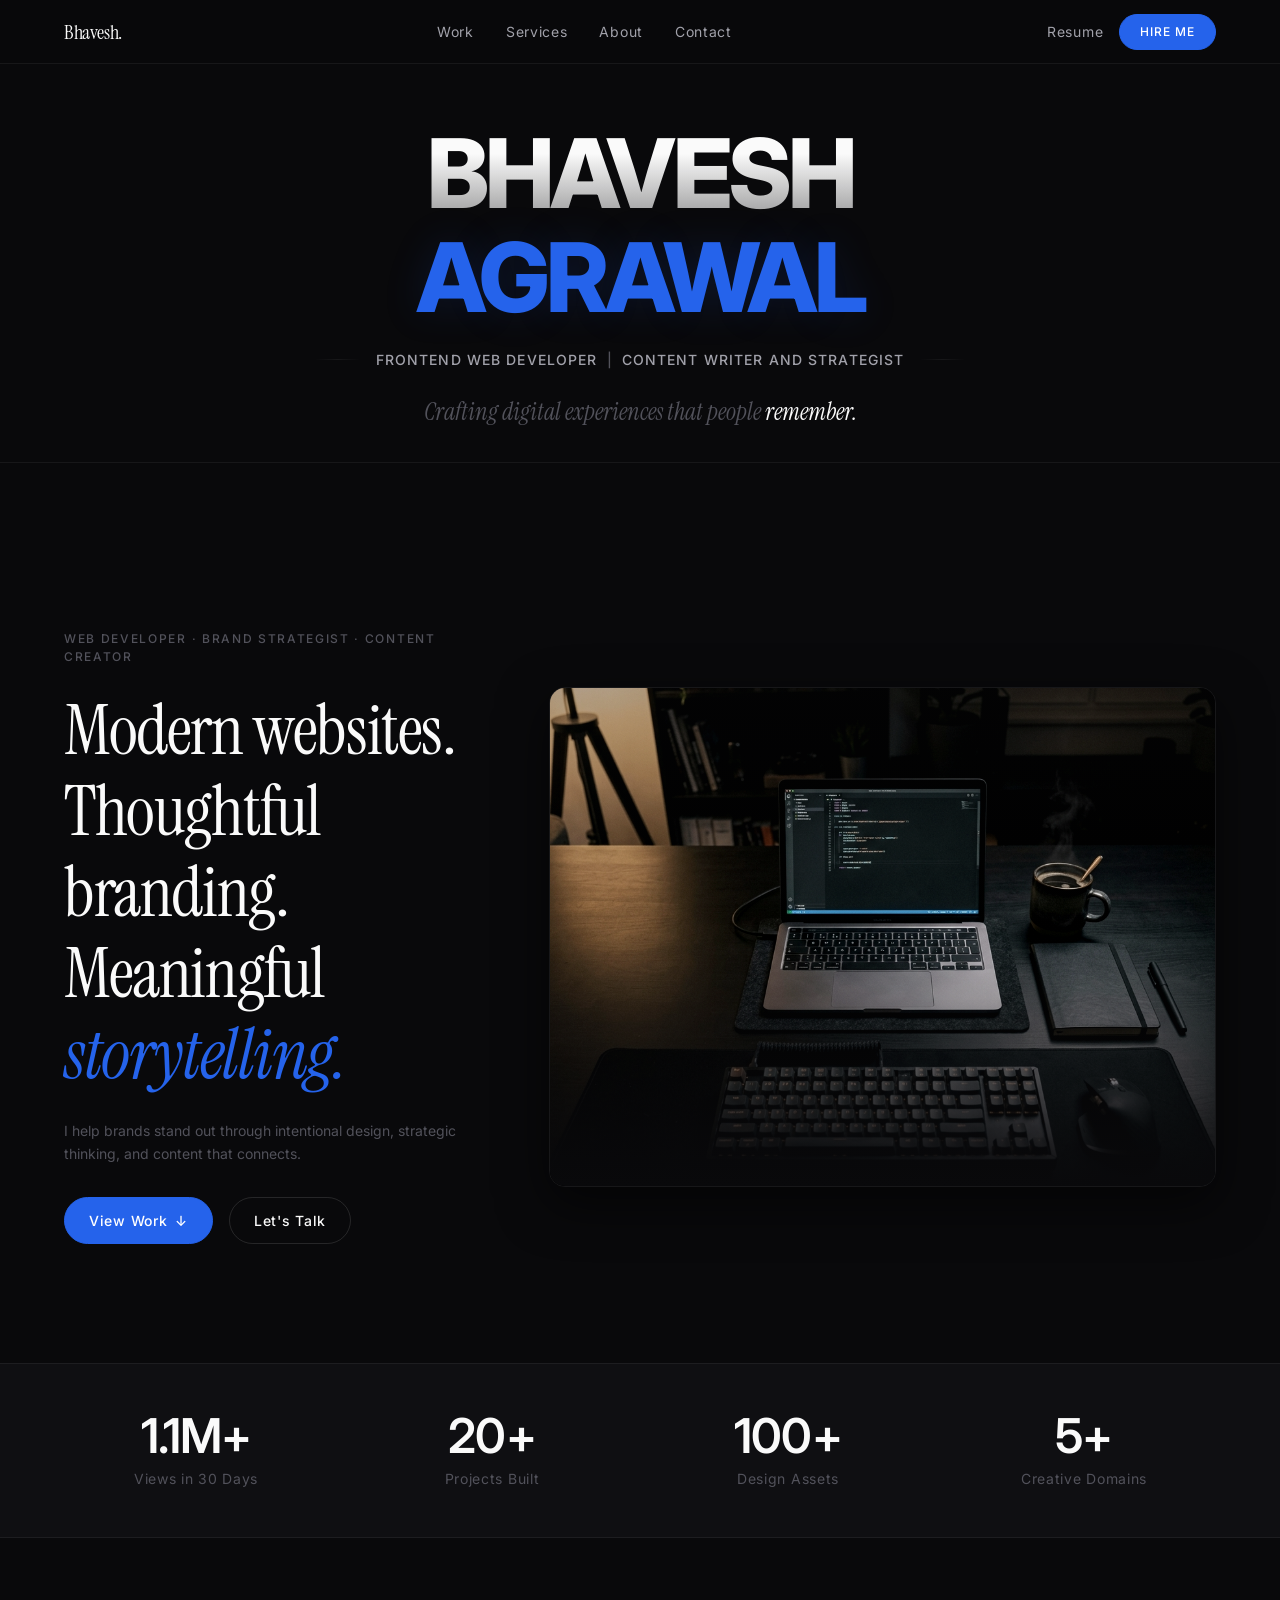
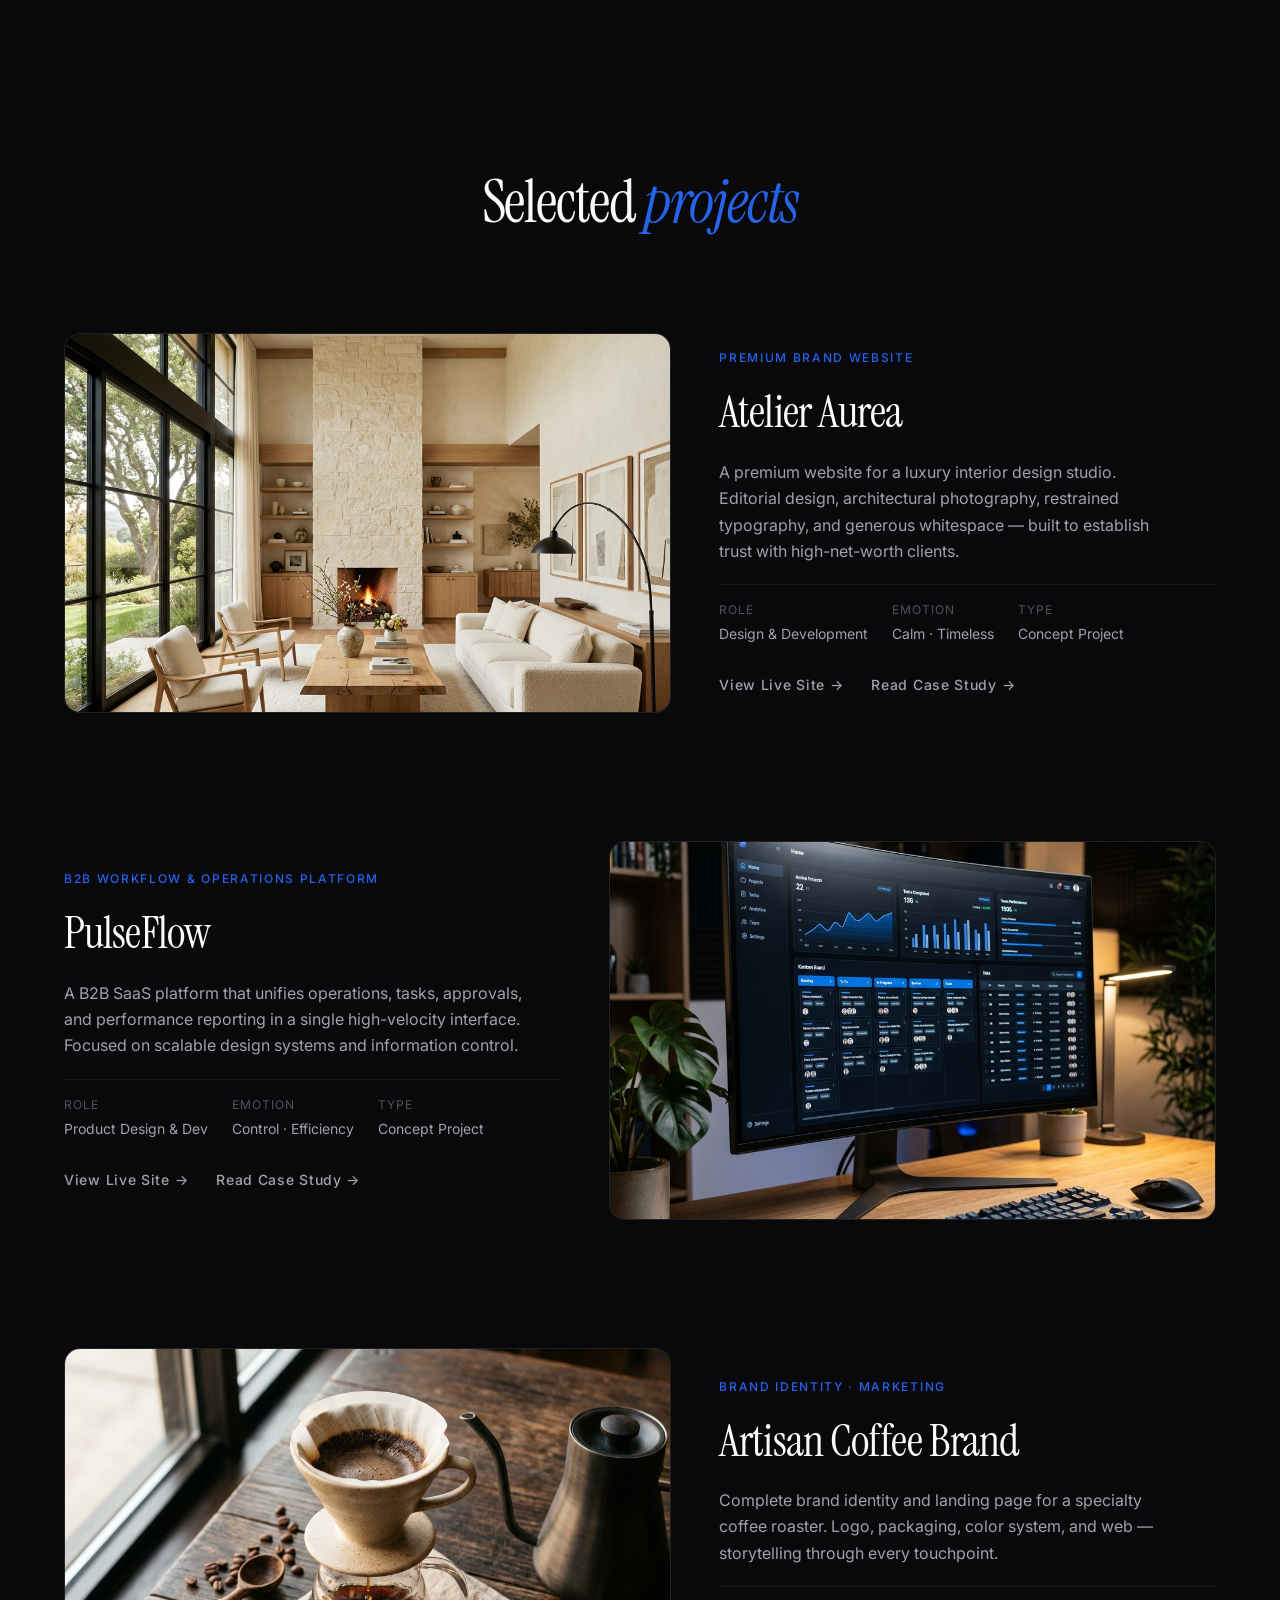
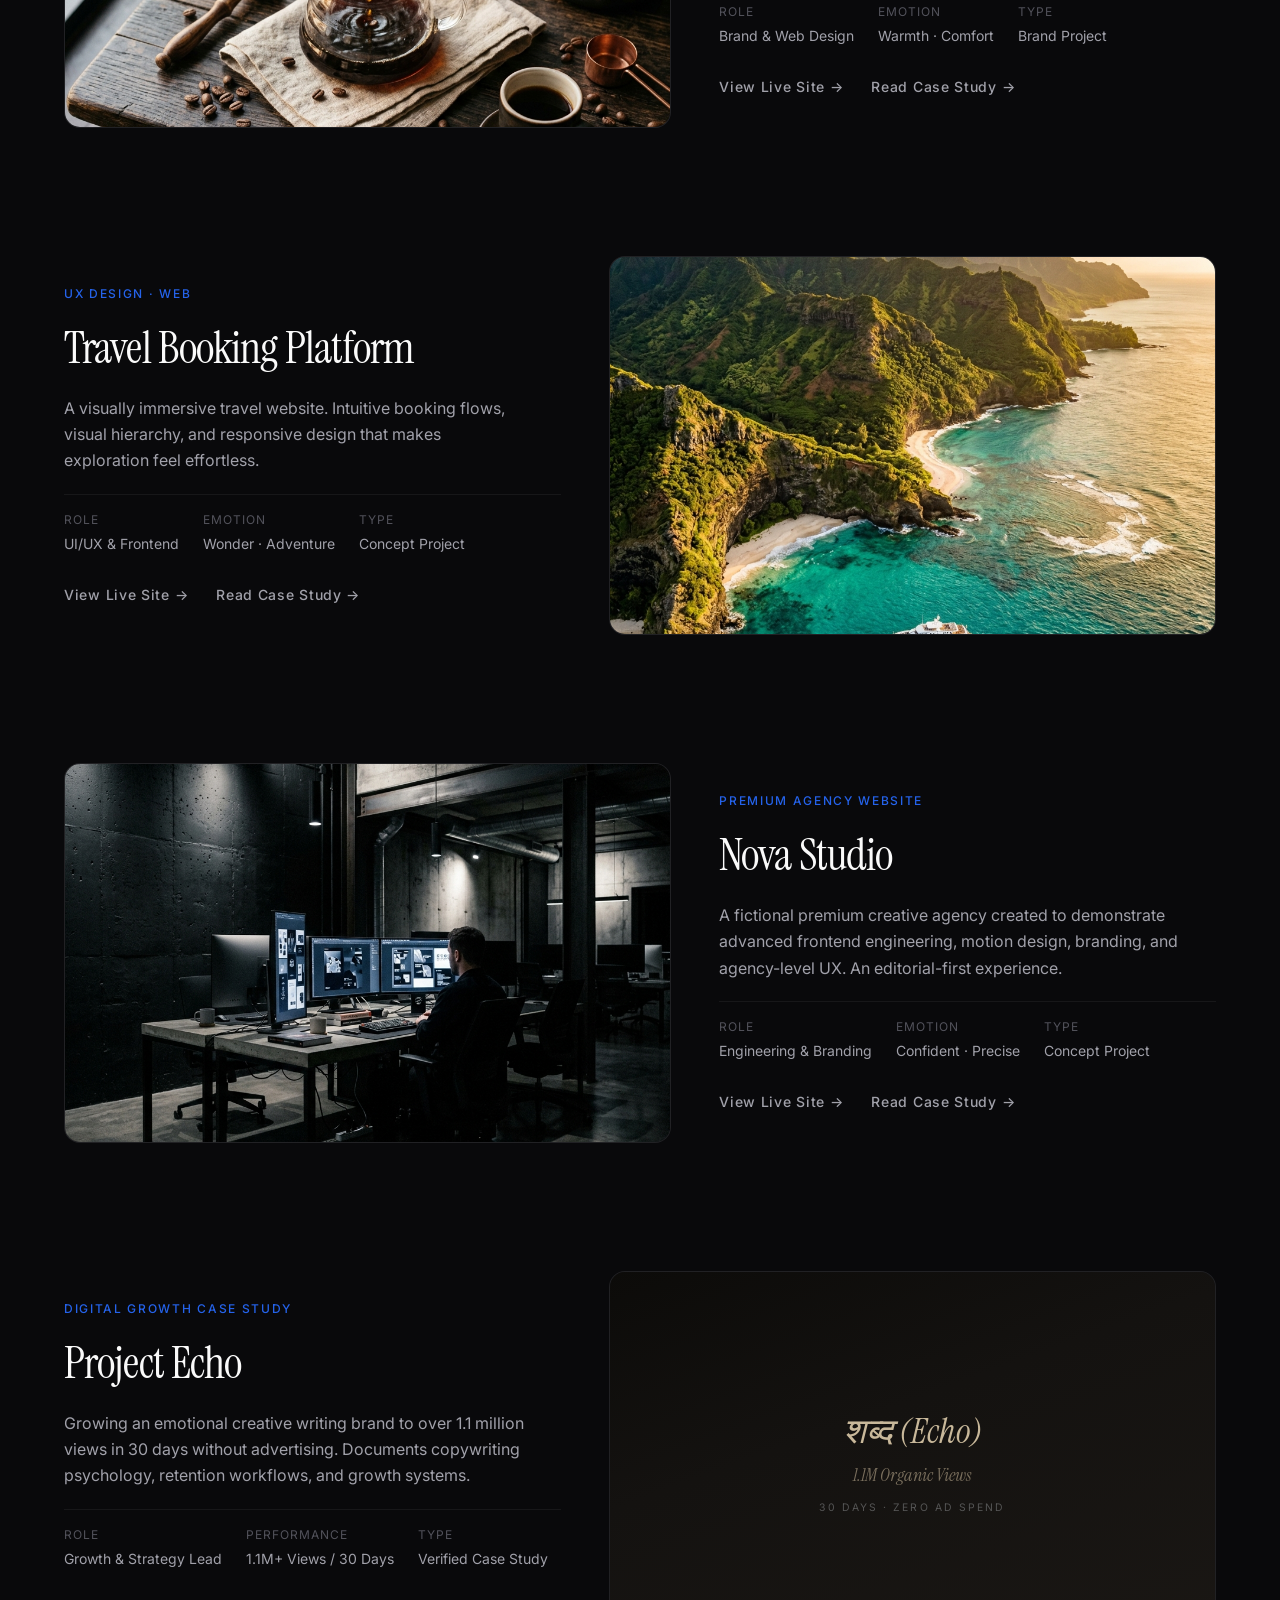
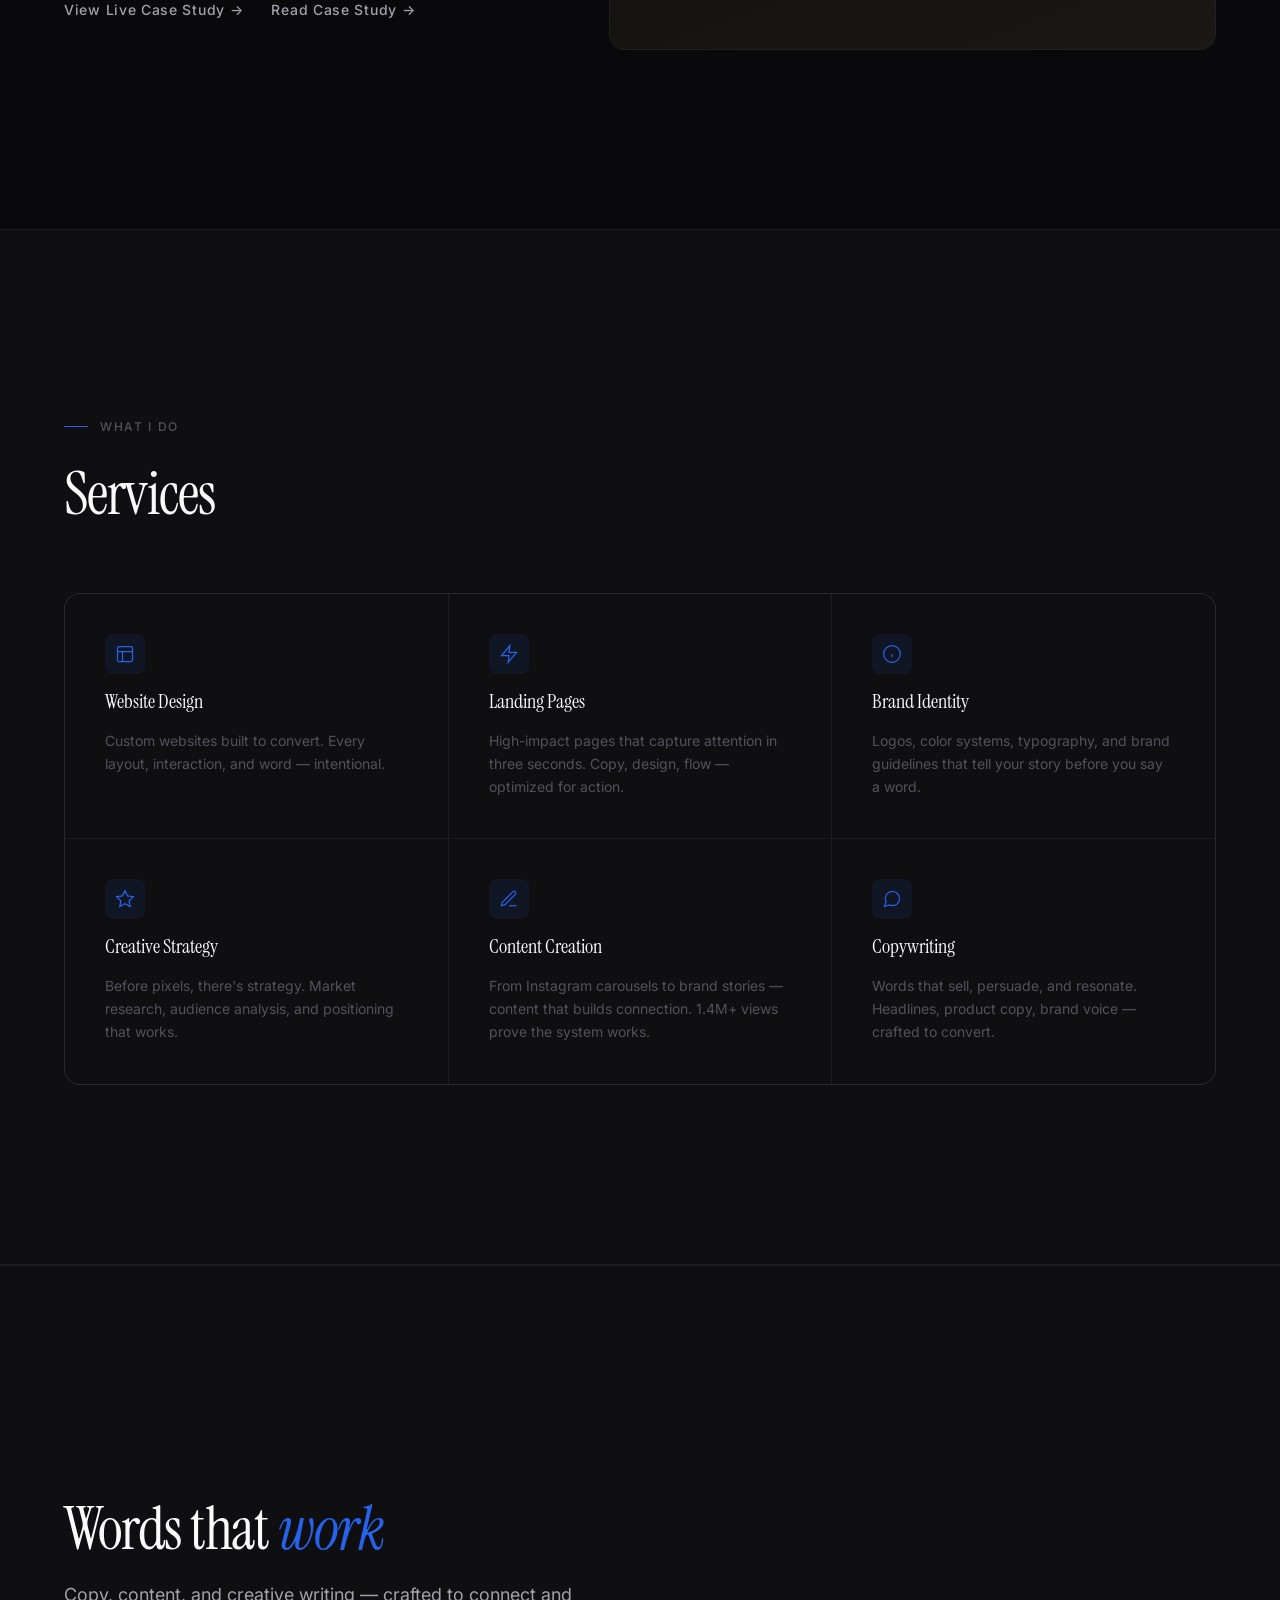
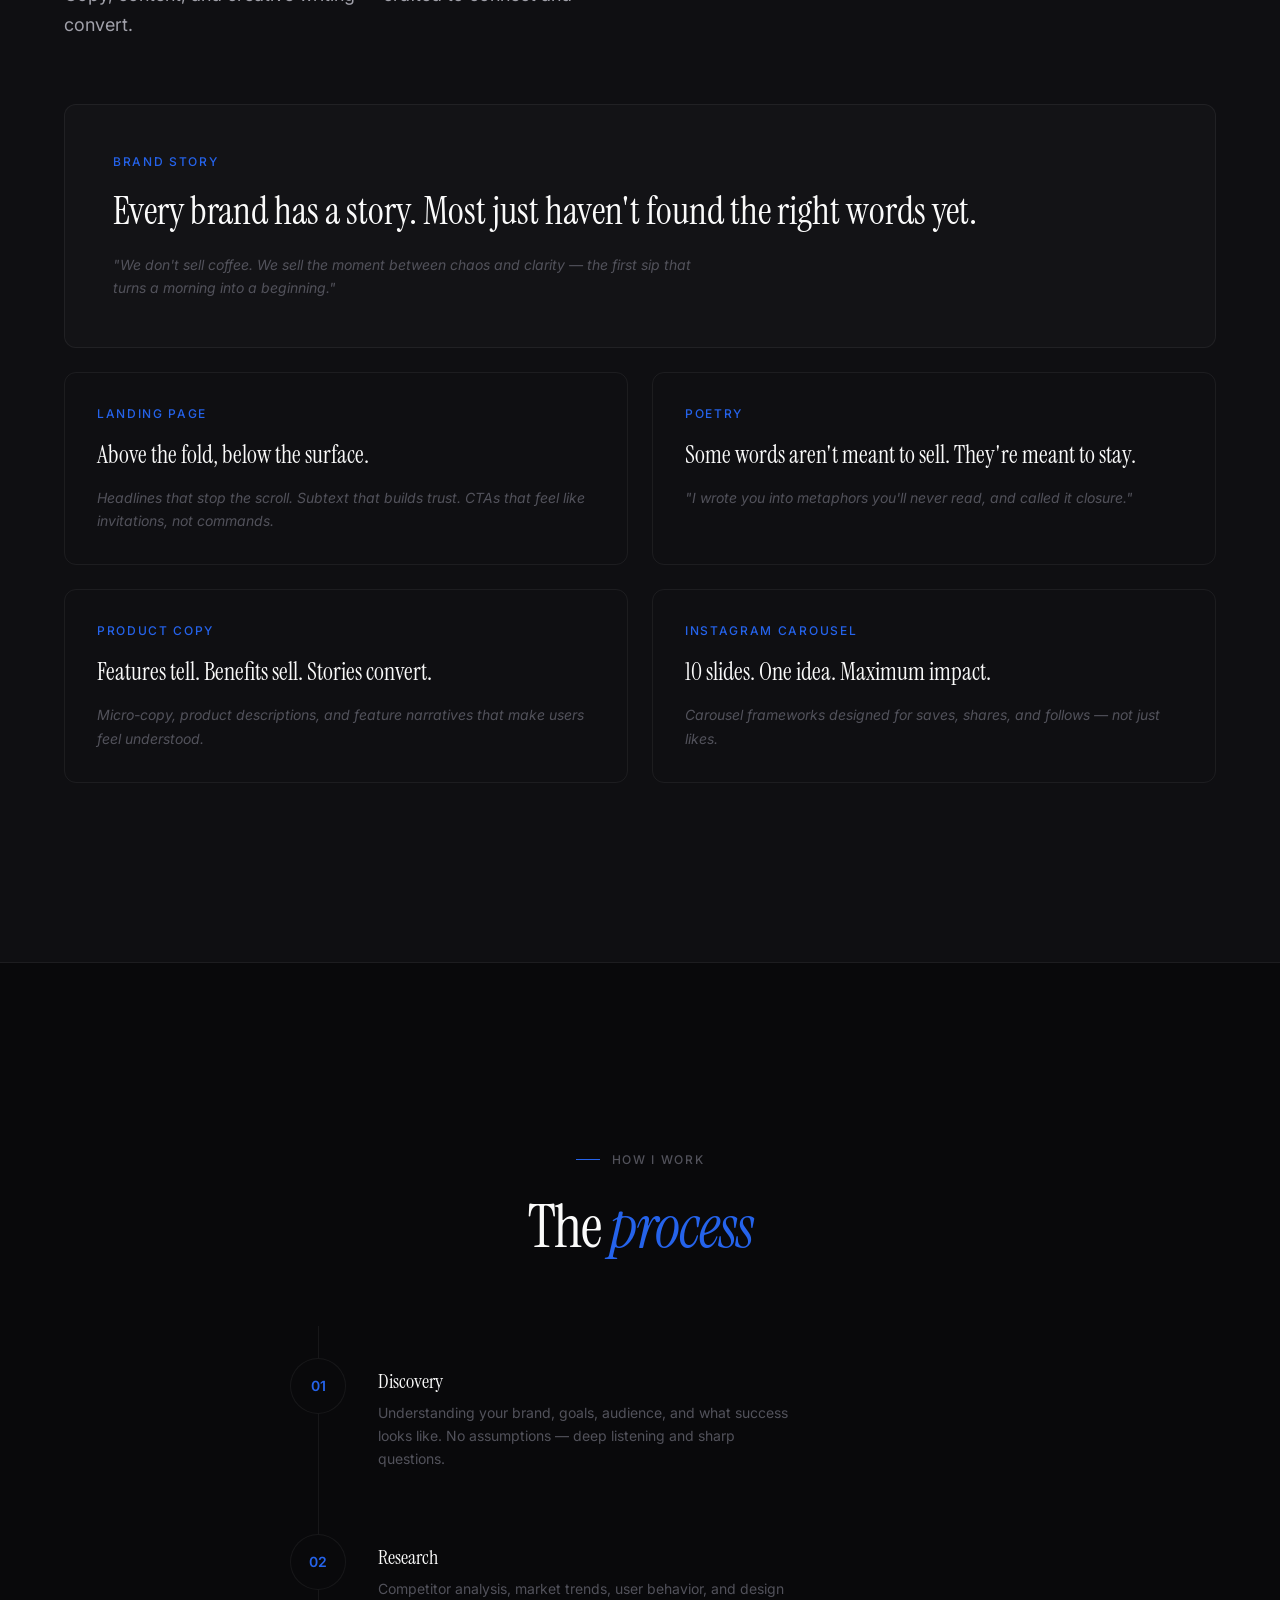
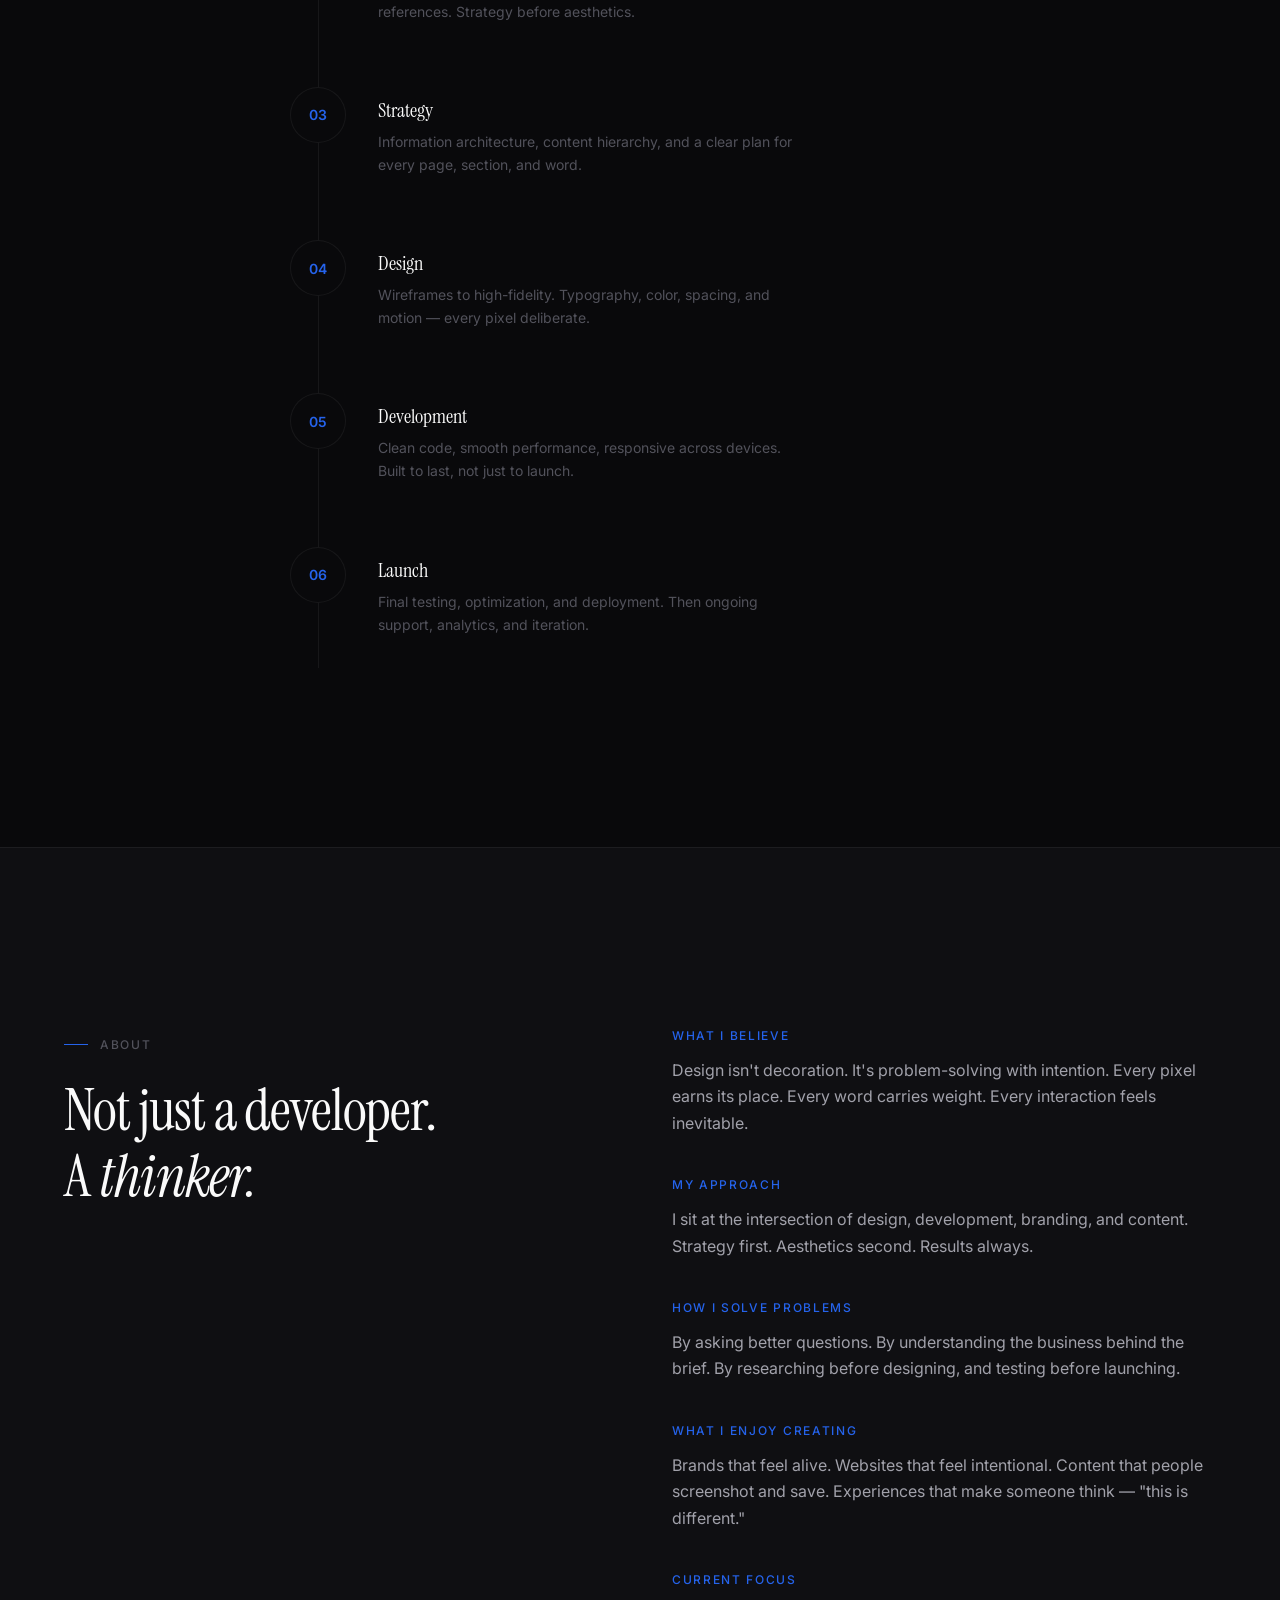
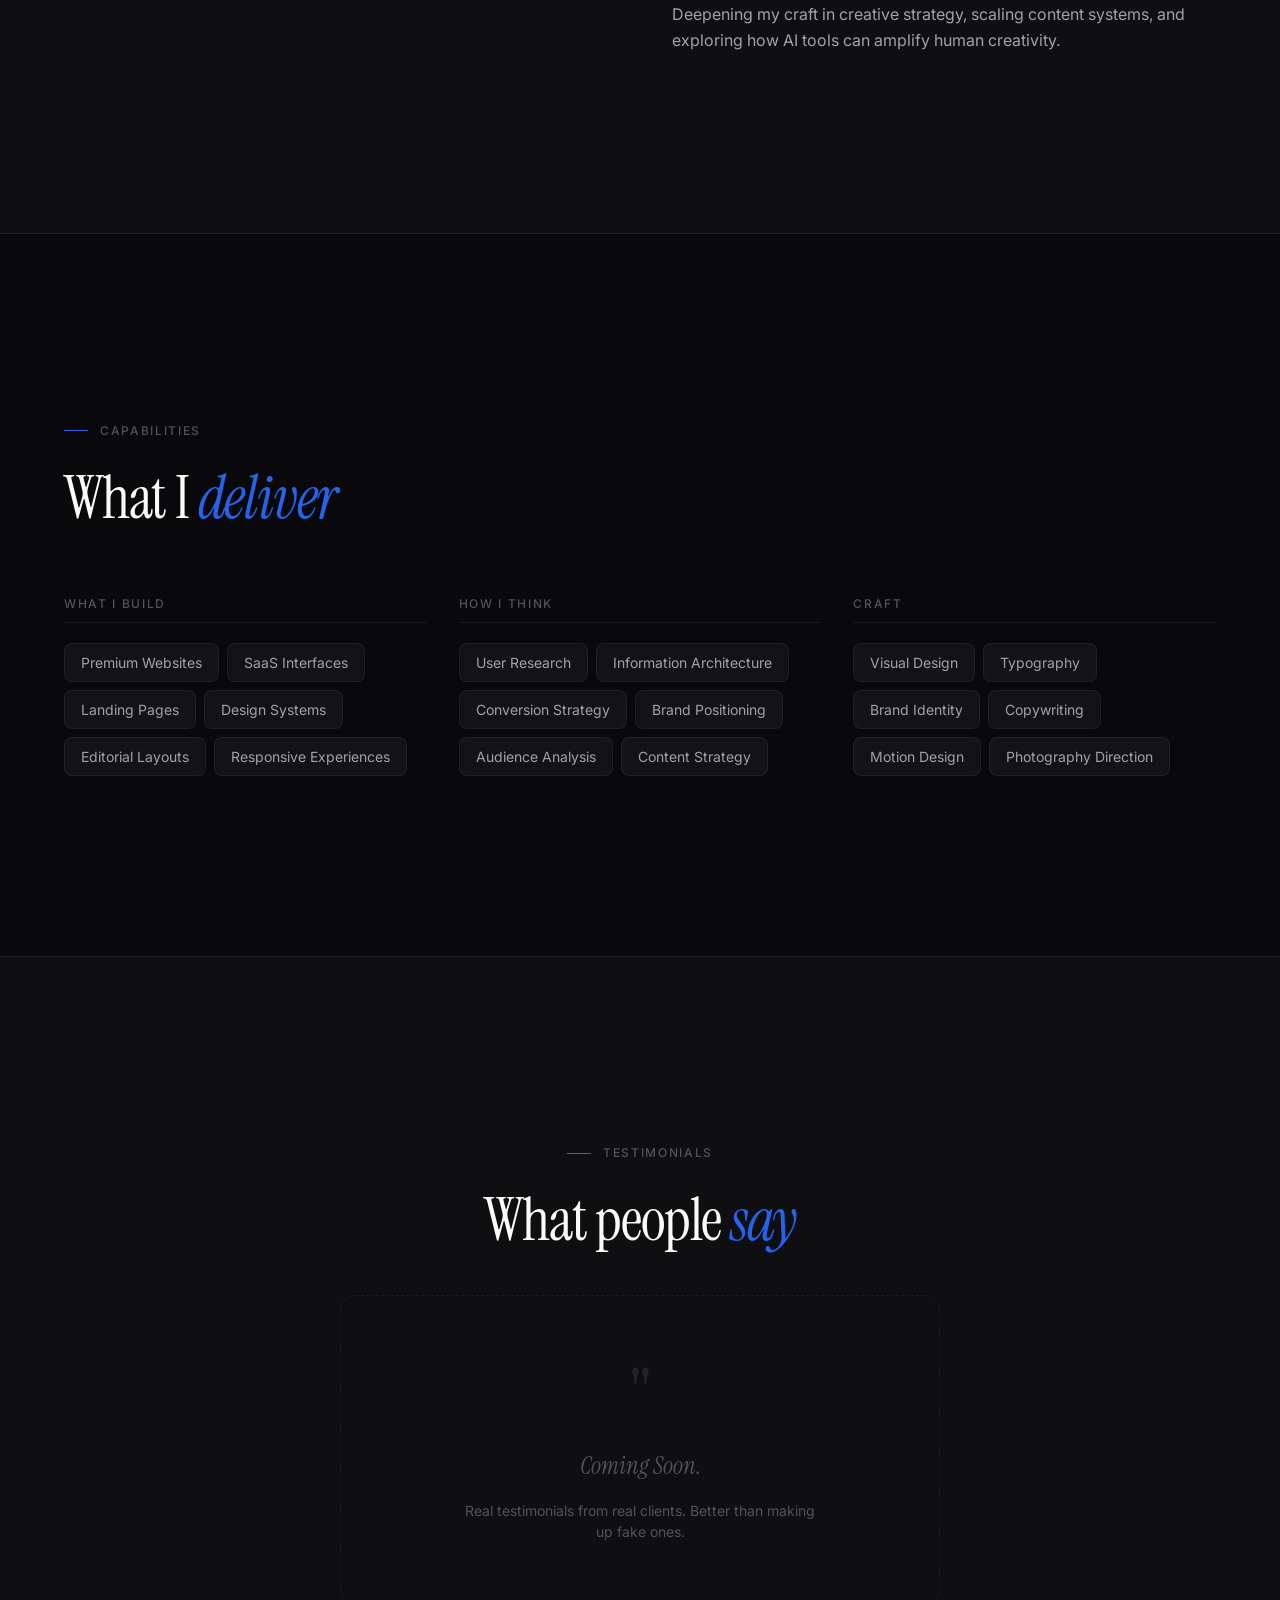
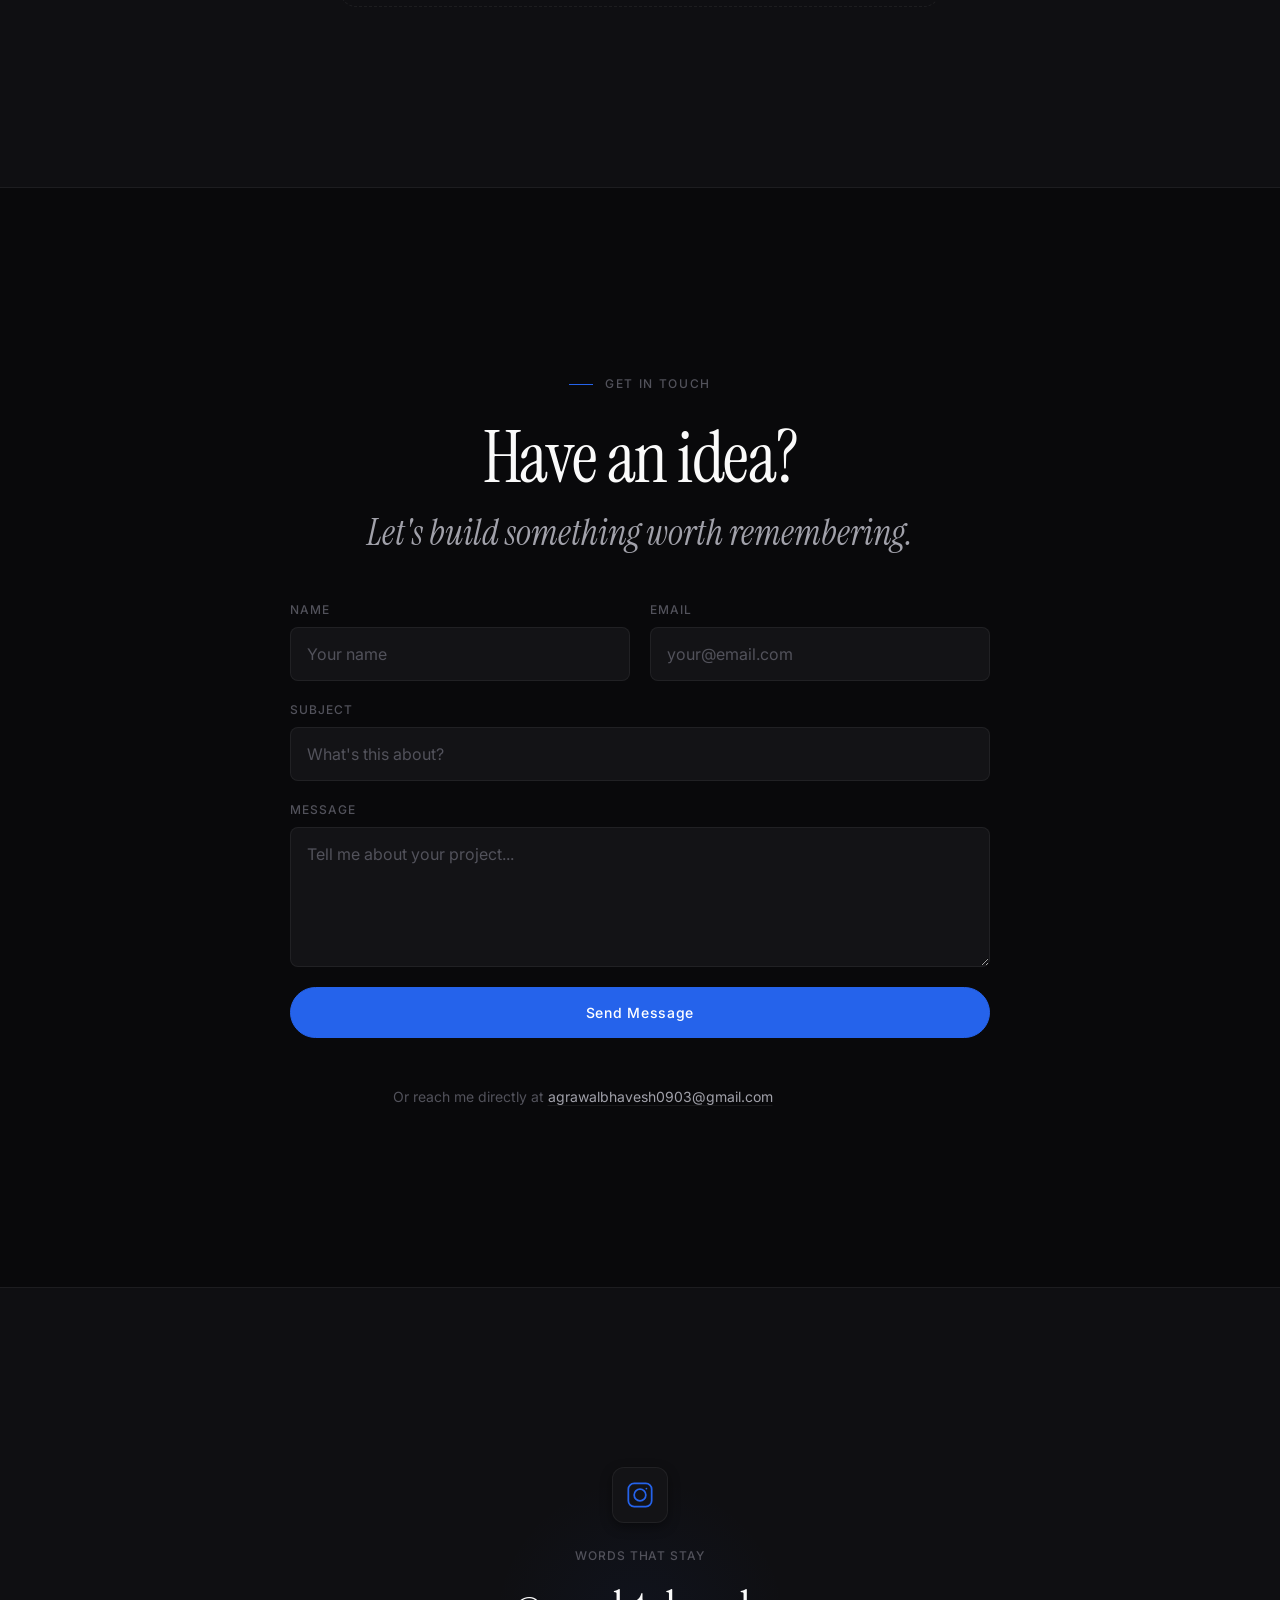
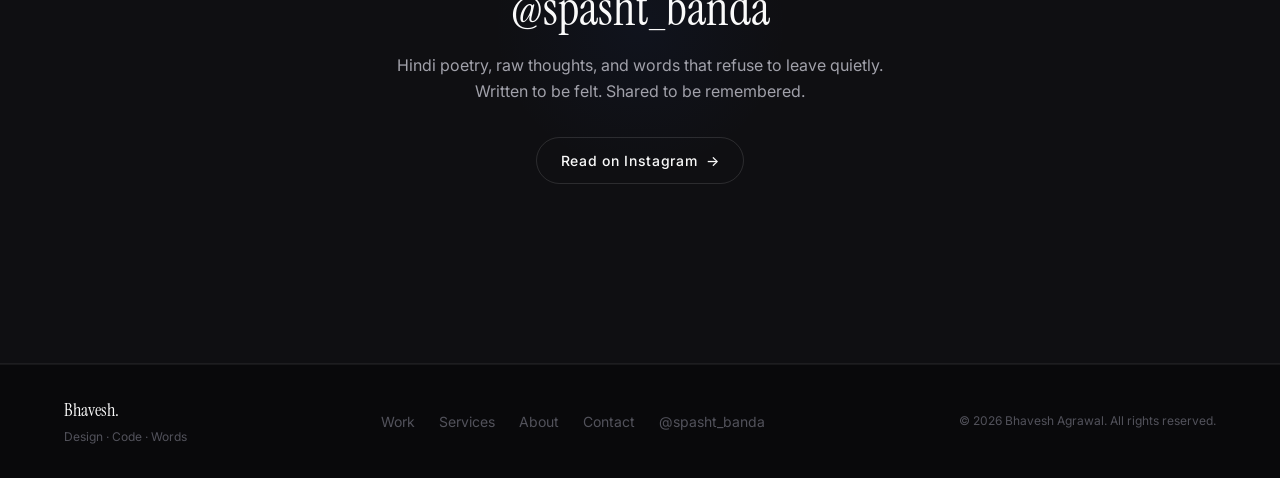
==== commit 774eaf7f: "clean: remove Toolkit and Creative Showcase sections from workspace" ====
--- a/index.html
+++ b/index.html
@@ -45,7 +45,6 @@
   <div class="mobile-nav" role="dialog" aria-label="Mobile navigation">
     <a href="#work" class="mobile-nav__link">Work</a>
     <a href="#services" class="mobile-nav__link">Services</a>
-    <a href="#showcase" class="mobile-nav__link">Showcase</a>
     <a href="#about" class="mobile-nav__link">About</a>
     <a href="#contact" class="mobile-nav__link">Contact</a>
     <a href="#contact" class="btn btn-primary" style="margin-top:1rem;">Hire Me</a>
@@ -396,79 +395,7 @@
     </div>
   </section>
 
-  <!-- ========== CREATIVE SHOWCASE ========== -->
-  <section class="showcase" id="showcase">
-    <div class="container">
-      <div class="showcase__header">
-        <span class="section-label reveal">Creative Work</span>
-        <h2 class="section-heading reveal">Beyond <em>websites</em></h2>
-        <p class="section-subheading reveal">Design, branding, and creative work across mediums.</p>
-      </div>
-      <div class="showcase__filters reveal" role="tablist" aria-label="Filter creative work">
-        <button class="showcase__filter active" data-filter="all" role="tab" aria-selected="true">All</button>
-        <button class="showcase__filter" data-filter="logos" role="tab" aria-selected="false">Logos</button>
-        <button class="showcase__filter" data-filter="posters" role="tab" aria-selected="false">Posters</button>
-        <button class="showcase__filter" data-filter="social" role="tab" aria-selected="false">Social Media</button>
-        <button class="showcase__filter" data-filter="typography" role="tab" aria-selected="false">Typography</button>
-        <button class="showcase__filter" data-filter="brand" role="tab" aria-selected="false">Brand Boards</button>
-      </div>
-      <div class="showcase__grid stagger-children">
-        <div class="showcase__item" data-category="logos" style="background:linear-gradient(160deg,#f5f0e8,#e8e0d0);display:flex;align-items:center;justify-content:center;">
-          <span style="font-family:var(--font-serif);font-size:2rem;color:#2a2520;font-style:italic;">A</span>
-          <div class="showcase__item-overlay"><span class="showcase__item-title">Atelier Aurea</span><span class="showcase__item-category">Logo Design</span></div>
-        </div>
-        <div class="showcase__item showcase__item--wide" data-category="posters" style="background:linear-gradient(160deg,#0f0f0f,#1a1a1a);display:flex;align-items:center;justify-content:center;">
-          <div style="text-align:center;">
-            <span style="font-family:var(--font-serif);font-size:1.5rem;color:#fafafa;font-style:italic;">MINIMALISM</span>
-            <p style="font-size:0.6rem;color:#555;letter-spacing:0.3em;margin-top:8px;">LESS IS MORE</p>
-          </div>
-          <div class="showcase__item-overlay"><span class="showcase__item-title">Typography Poster</span><span class="showcase__item-category">Poster Design</span></div>
-        </div>
-        <div class="showcase__item" data-category="social" style="background:linear-gradient(160deg,#0c0b09,#1a1714);display:flex;align-items:center;justify-content:center;">
-          <div style="text-align:center;">
-            <span style="font-family:var(--font-serif);font-size:0.9rem;color:#c8b89a;font-style:italic;">Words<br>that stay</span>
-          </div>
-          <div class="showcase__item-overlay"><span class="showcase__item-title">Poetry Post</span><span class="showcase__item-category">Social Media</span></div>
-        </div>
-        <div class="showcase__item" data-category="typography" style="background:linear-gradient(160deg,#111,#1a1a1a);display:flex;align-items:center;justify-content:center;">
-          <span style="font-family:var(--font-serif);font-size:3rem;color:#333;">Aa</span>
-          <div class="showcase__item-overlay"><span class="showcase__item-title">Type Exploration</span><span class="showcase__item-category">Typography</span></div>
-        </div>
-        <div class="showcase__item" data-category="brand" style="background:linear-gradient(160deg,#1c1410,#2c1e14);display:flex;align-items:center;justify-content:center;">
-          <div style="display:flex;gap:6px;">
-            <div style="width:20px;height:20px;background:#d4a574;border-radius:3px;"></div>
-            <div style="width:20px;height:20px;background:#8b7355;border-radius:3px;"></div>
-            <div style="width:20px;height:20px;background:#3d2b1f;border-radius:3px;"></div>
-          </div>
-          <div class="showcase__item-overlay"><span class="showcase__item-title">Roast & Co. Palette</span><span class="showcase__item-category">Brand Board</span></div>
-        </div>
-        <div class="showcase__item" data-category="logos" style="background:linear-gradient(160deg,#0d1117,#161b22);display:flex;align-items:center;justify-content:center;">
-          <span style="font-family:var(--font-sans);font-size:1.2rem;font-weight:600;color:#58a6ff;">FP</span>
-          <div class="showcase__item-overlay"><span class="showcase__item-title">FitPulse Mark</span><span class="showcase__item-category">Logo Design</span></div>
-        </div>
-        <div class="showcase__item" data-category="posters" style="background:linear-gradient(160deg,#0a0a0a,#151515);display:flex;align-items:center;justify-content:center;">
-          <div style="text-align:center;">
-            <p style="font-size:0.55rem;color:#444;letter-spacing:0.3em;text-transform:uppercase;">Design is</p>
-            <span style="font-family:var(--font-serif);font-size:1.6rem;color:#fafafa;font-style:italic;">Thinking</span>
-            <p style="font-size:0.55rem;color:#444;letter-spacing:0.3em;text-transform:uppercase;margin-top:4px;">Made Visual</p>
-          </div>
-          <div class="showcase__item-overlay"><span class="showcase__item-title">Design Quote</span><span class="showcase__item-category">Poster Design</span></div>
-        </div>
-        <div class="showcase__item" data-category="social" style="background:linear-gradient(160deg,#0c1821,#1b4d5c);display:flex;align-items:center;justify-content:center;">
-          <span style="font-family:var(--font-sans);font-size:0.7rem;font-weight:500;color:#5bb8d4;letter-spacing:0.1em;">WANDER</span>
-          <div class="showcase__item-overlay"><span class="showcase__item-title">Travel Campaign</span><span class="showcase__item-category">Social Media</span></div>
-        </div>
-        <div class="showcase__item" data-category="brand" style="background:linear-gradient(160deg,#111,#1a1a1a);display:flex;align-items:center;justify-content:center;">
-          <div style="text-align:center;">
-            <div style="width:40px;height:2px;background:#fafafa;margin:0 auto 8px;"></div>
-            <span style="font-size:0.6rem;color:#666;letter-spacing:0.2em;">GRID SYSTEM</span>
-            <div style="width:40px;height:2px;background:#fafafa;margin:8px auto 0;"></div>
-          </div>
-          <div class="showcase__item-overlay"><span class="showcase__item-title">Layout System</span><span class="showcase__item-category">Brand Board</span></div>
-        </div>
-      </div>
-    </div>
-  </section>
+
 
   <!-- ========== WRITING ========== -->
   <section class="writing" id="writing">
@@ -586,17 +513,7 @@
             <span class="skills__item">Photography Direction</span>
           </div>
         </div>
-        <div class="skills__group">
-          <h3 class="skills__group-title">Toolkit</h3>
-          <div class="skills__list">
-            <span class="skills__item">Figma</span>
-            <span class="skills__item">Adobe Suite</span>
-            <span class="skills__item">VS Code</span>
-            <span class="skills__item">Notion</span>
-            <span class="skills__item">Vercel</span>
-            <span class="skills__item">Git</span>
-          </div>
-        </div>
+
       </div>
     </div>
   </section>
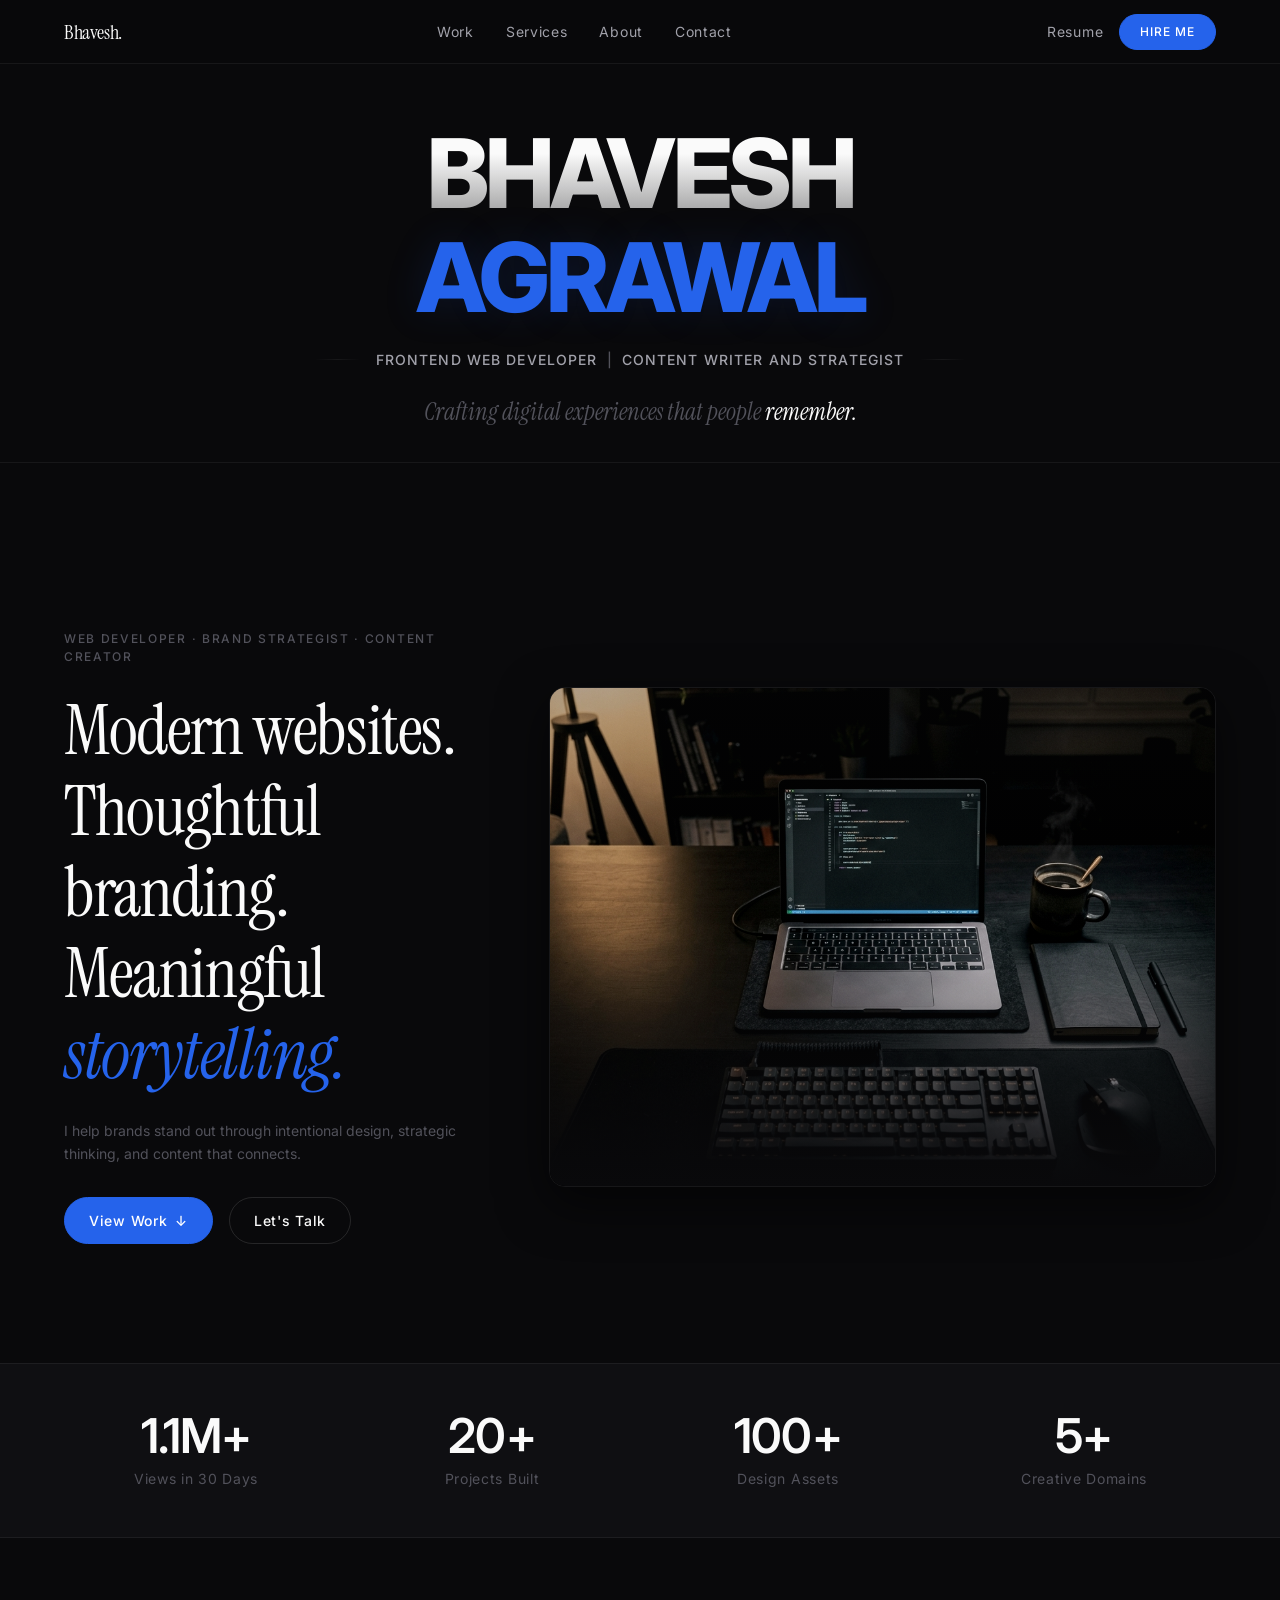
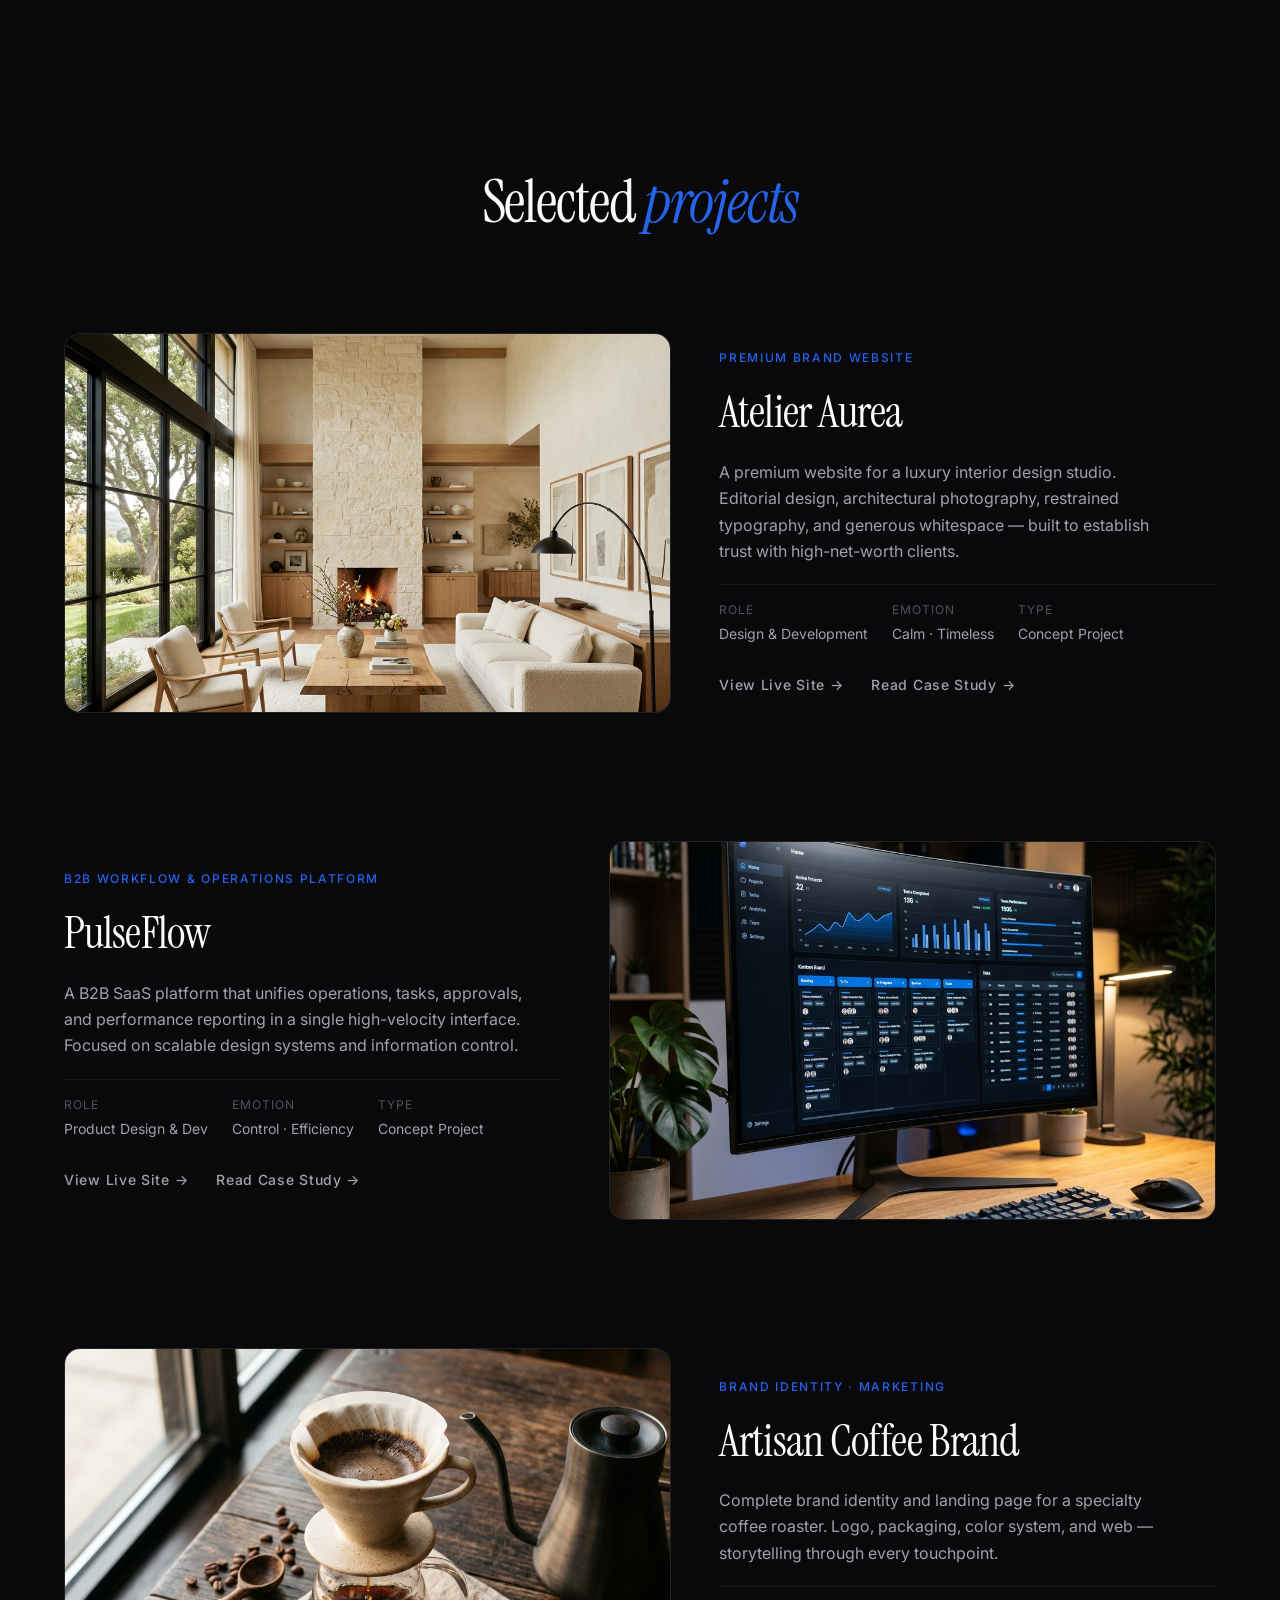
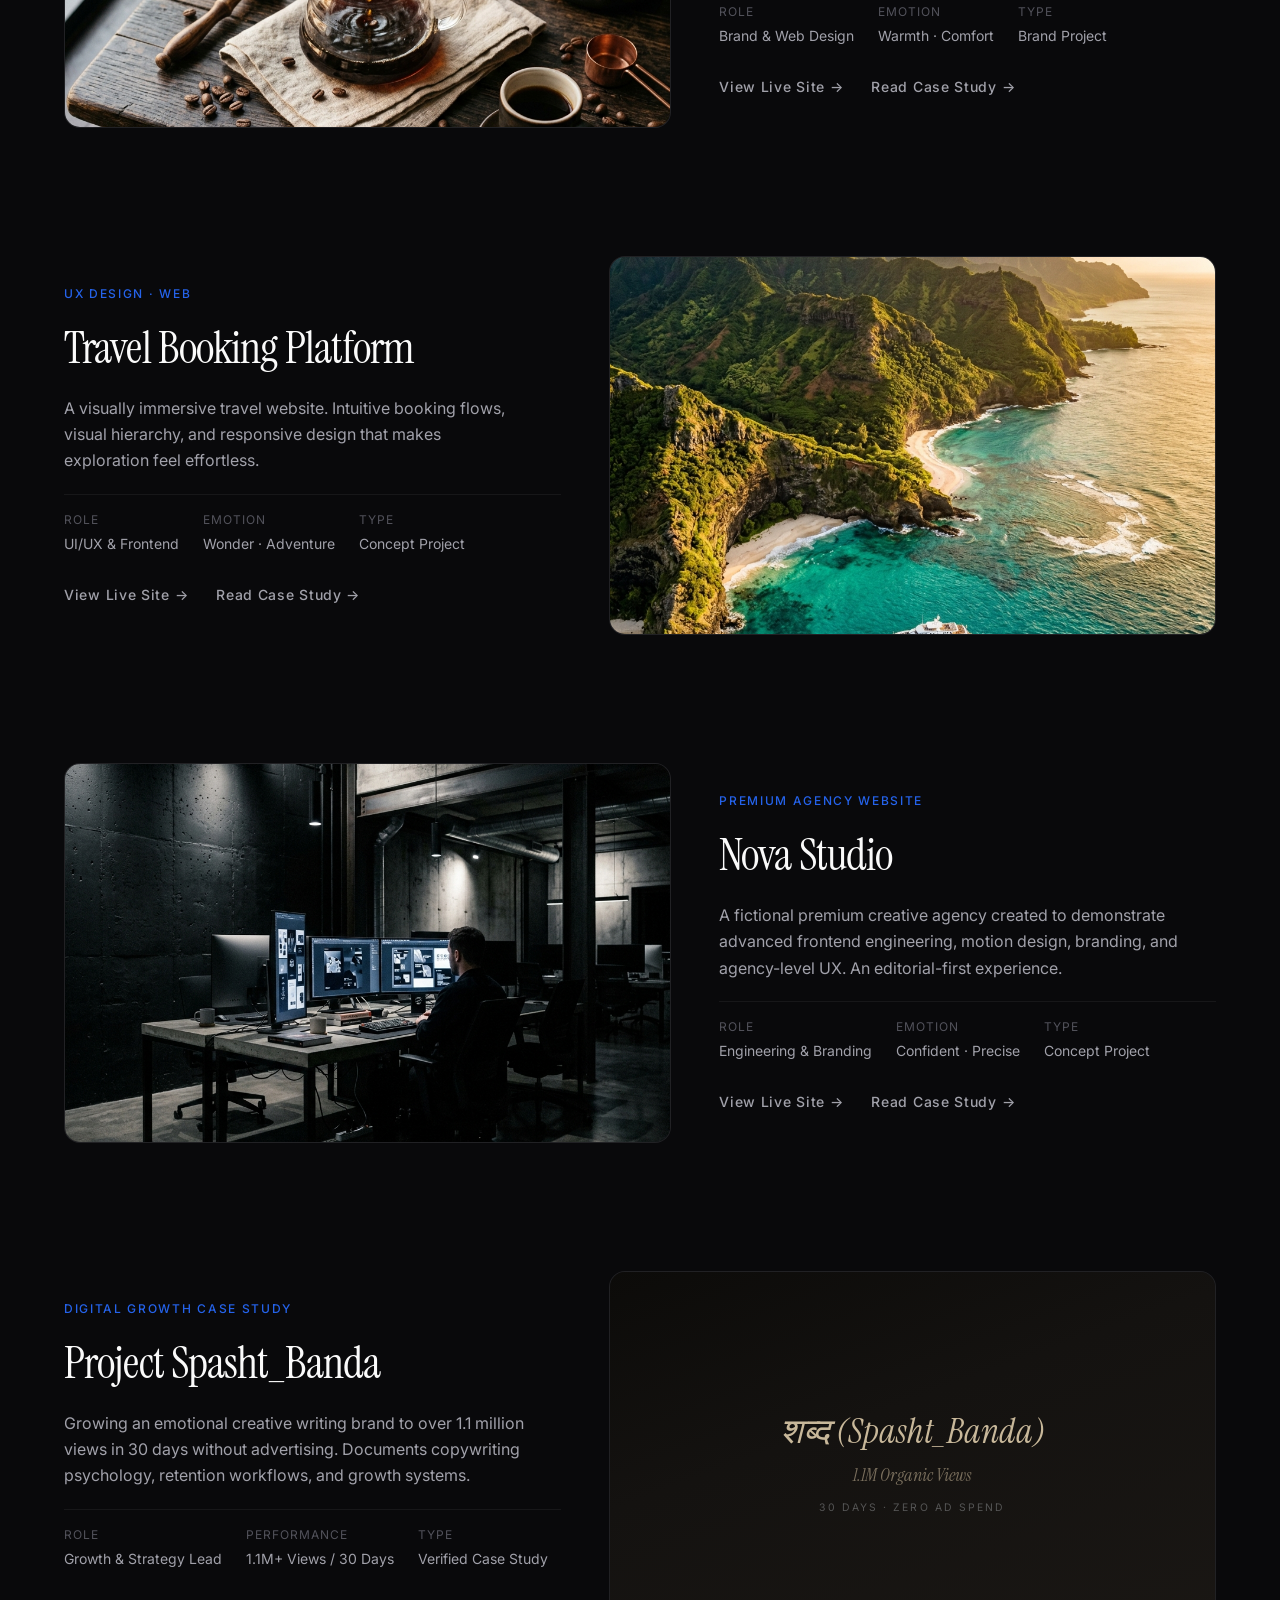
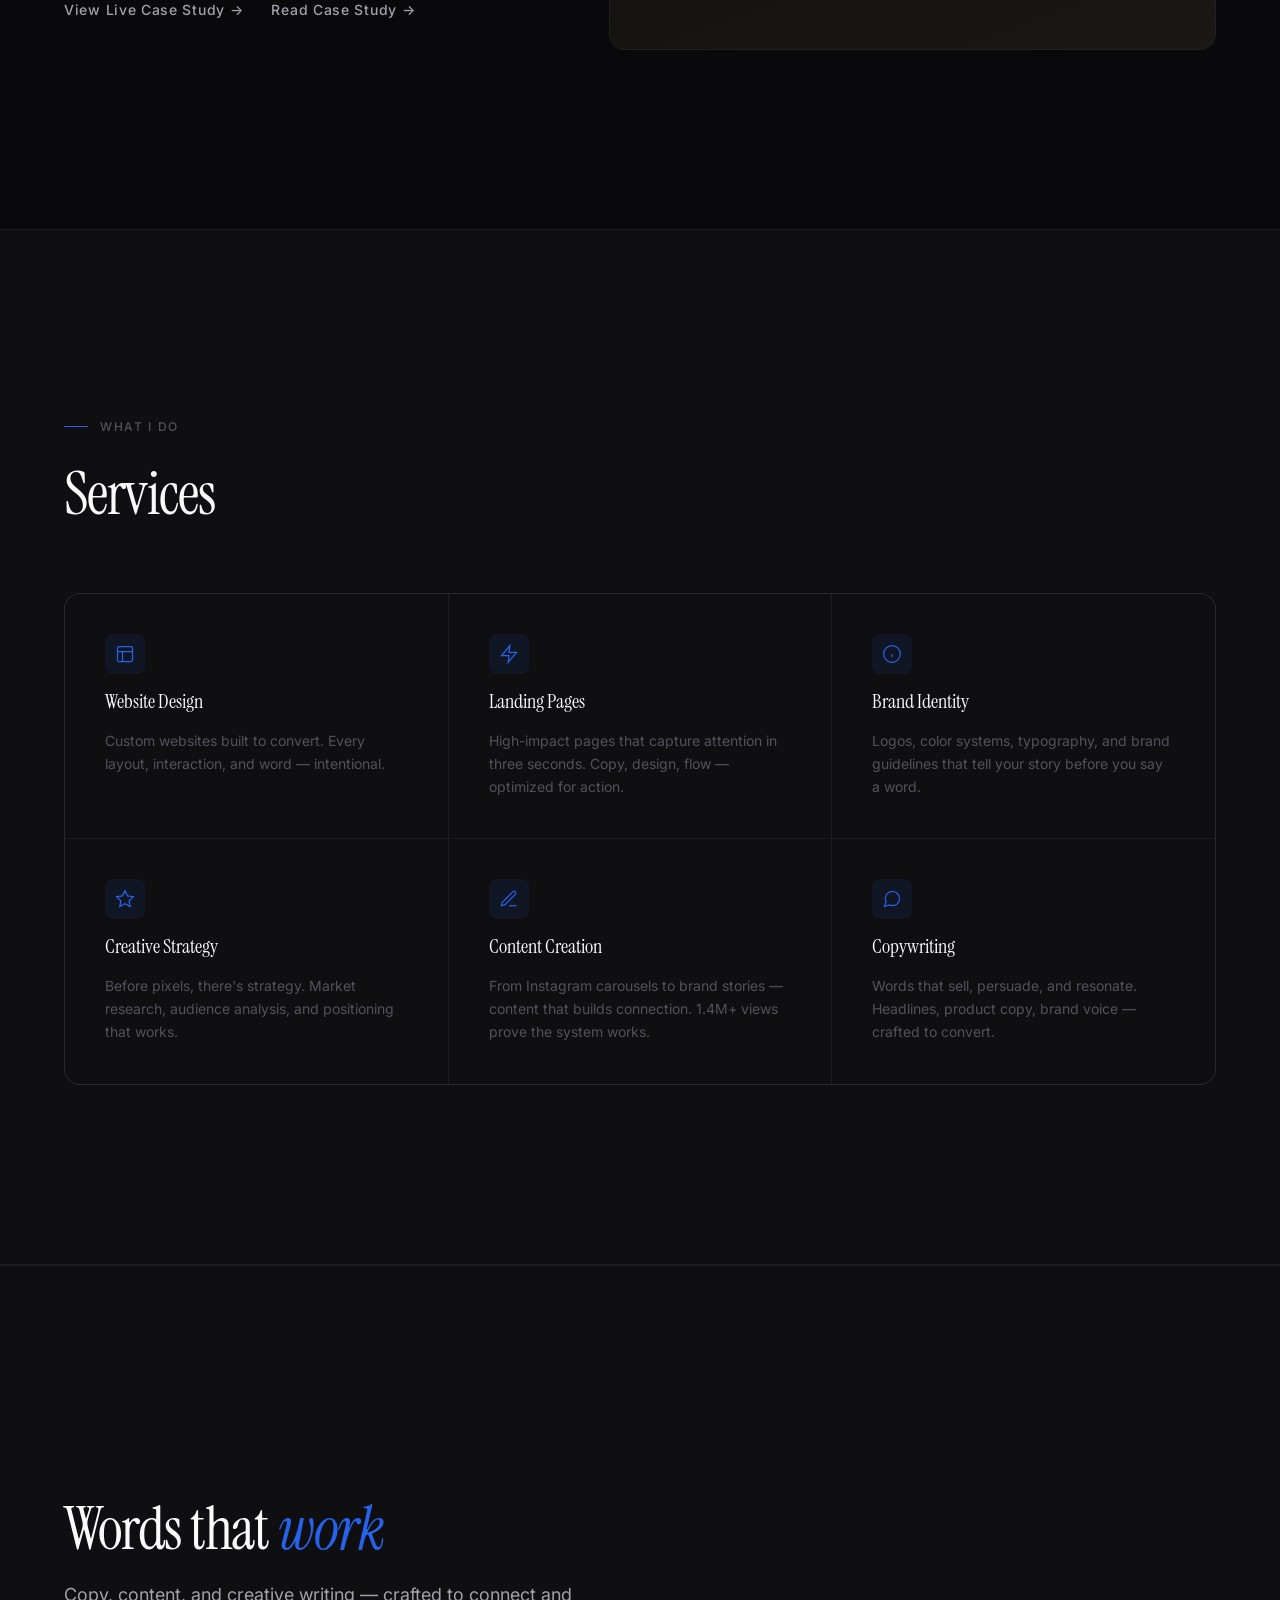
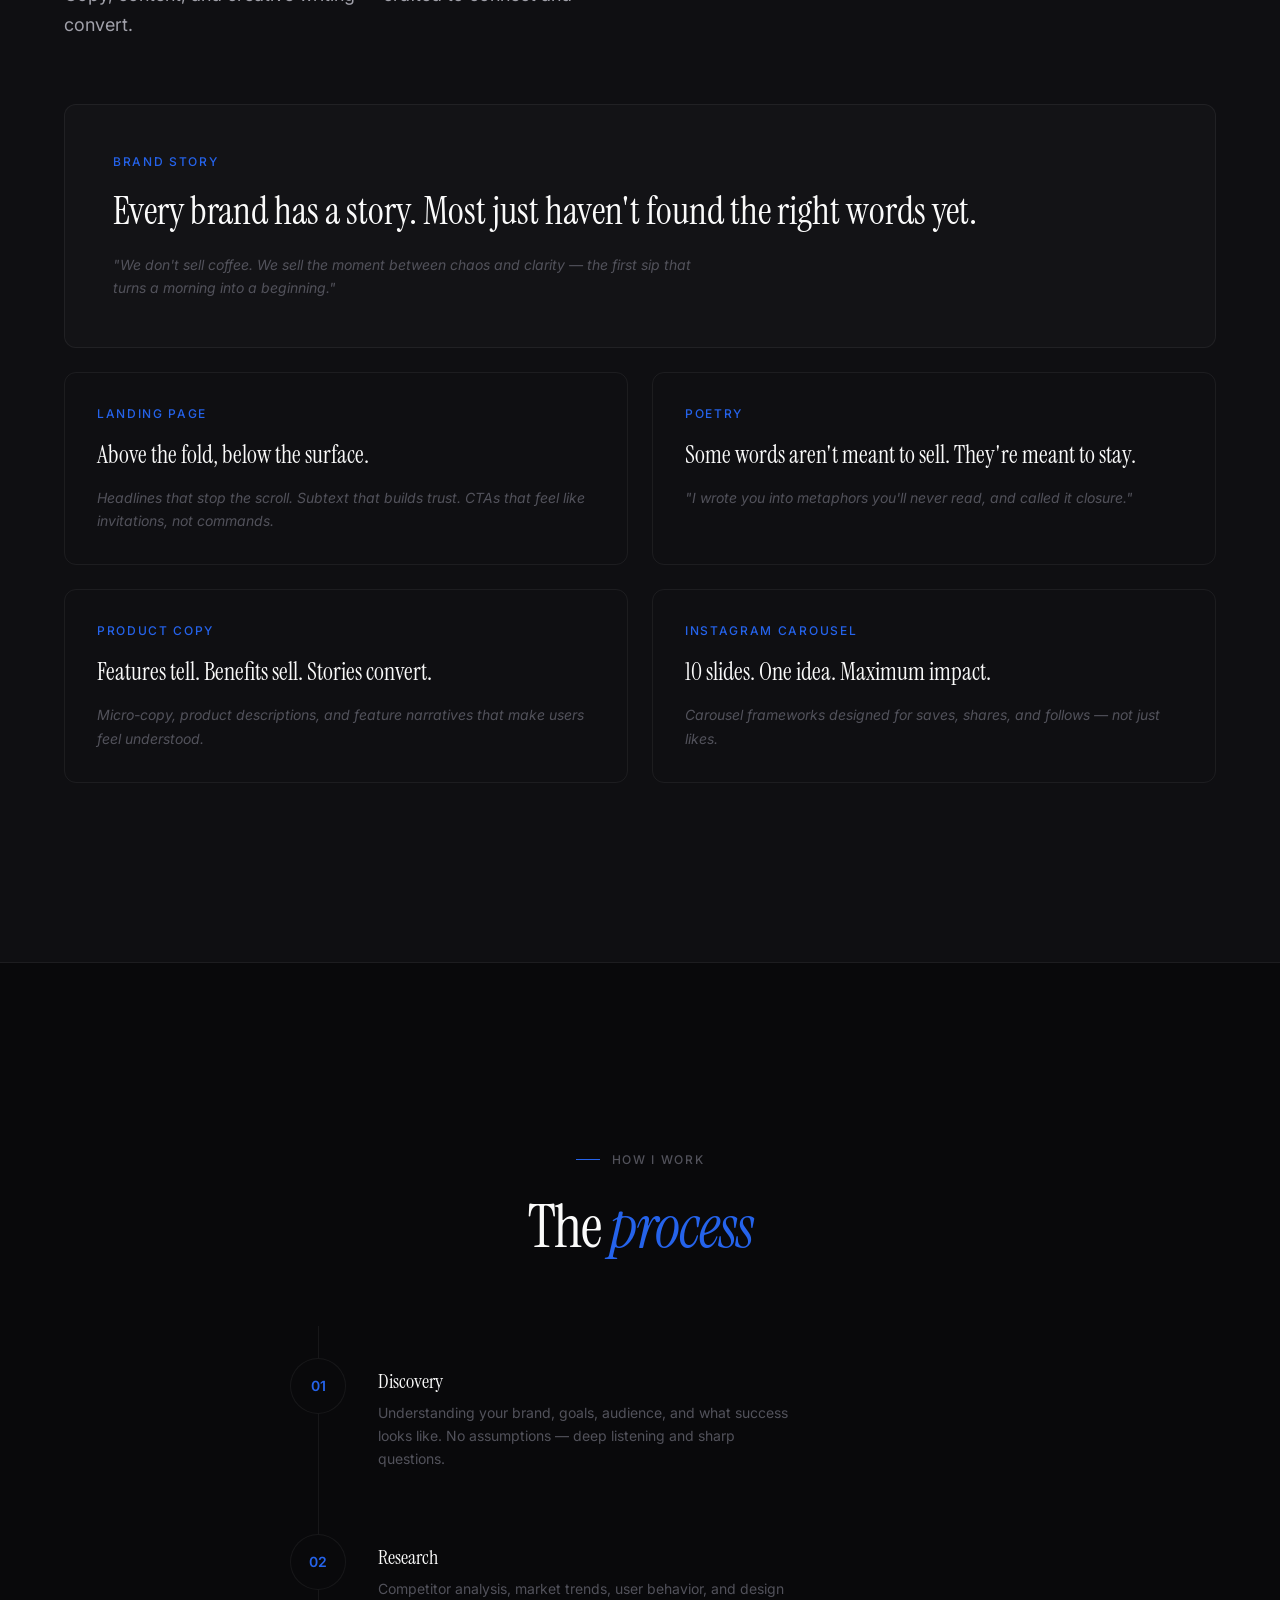
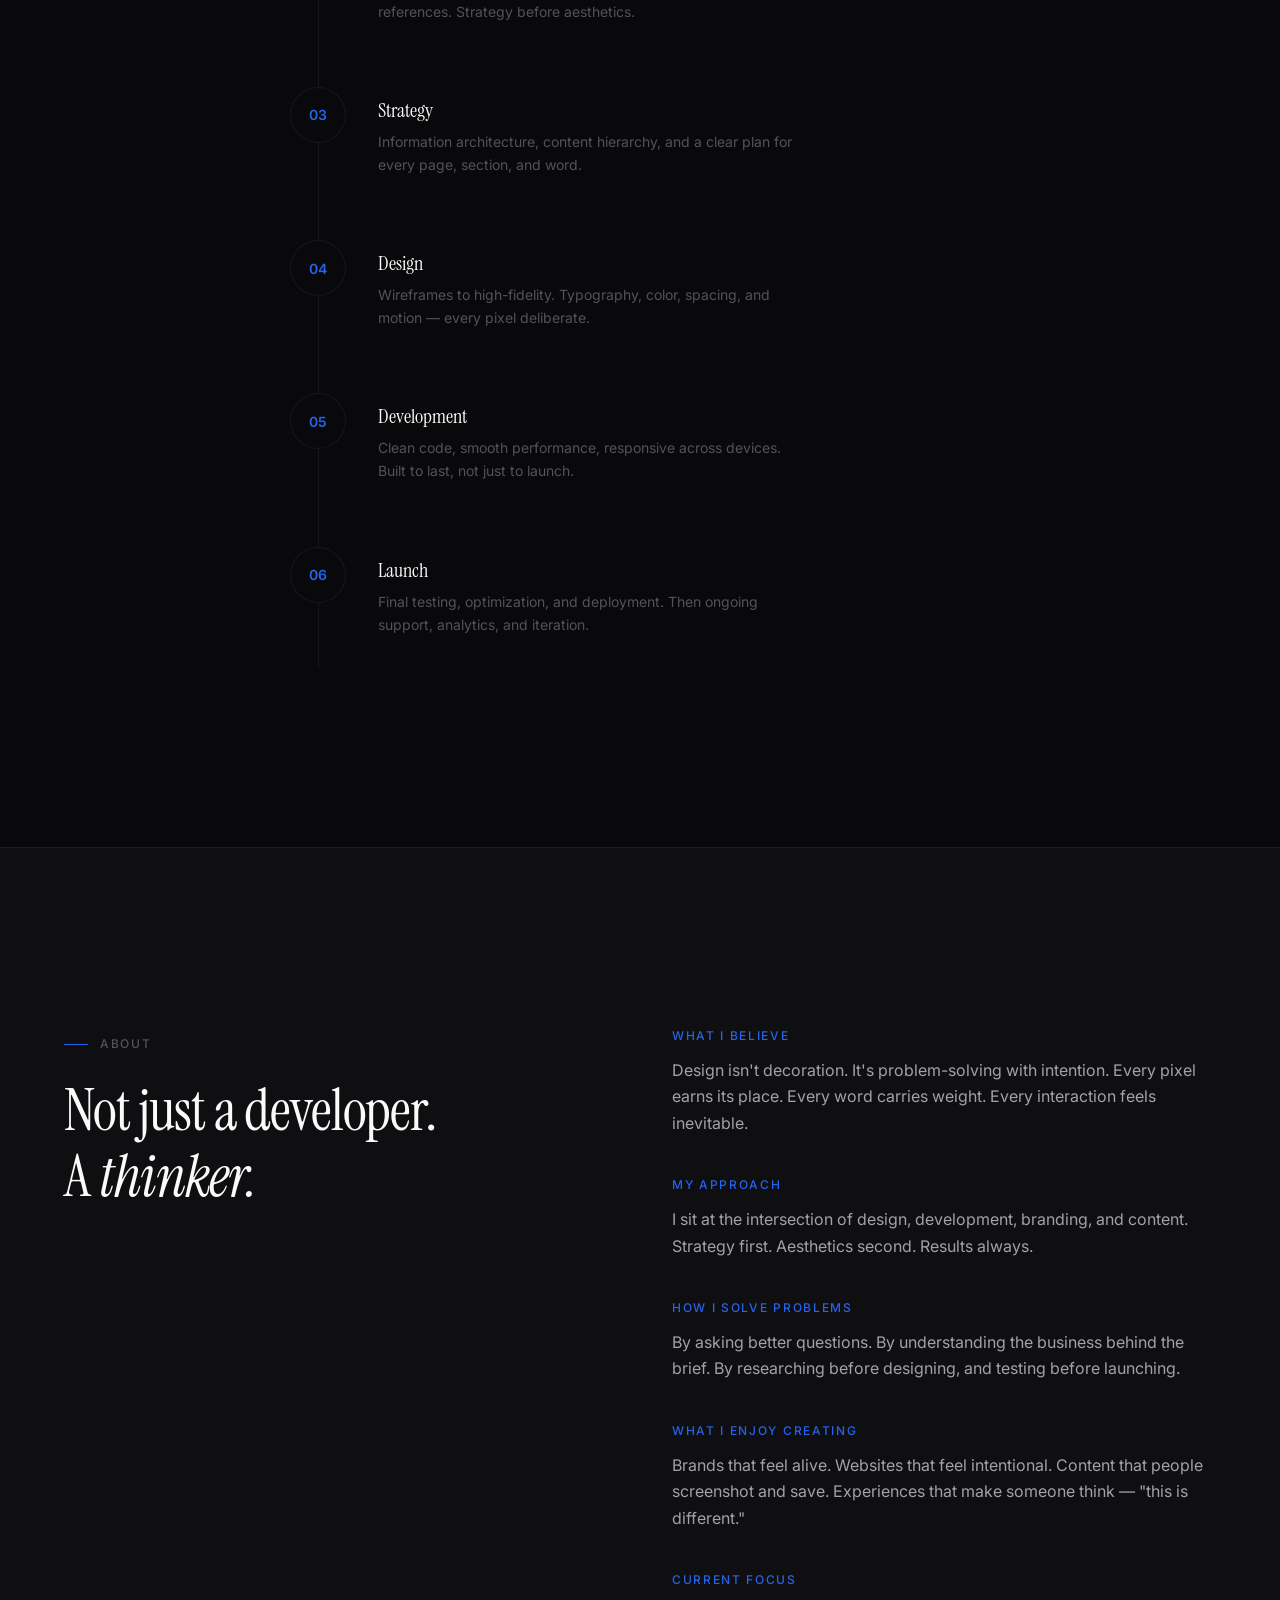
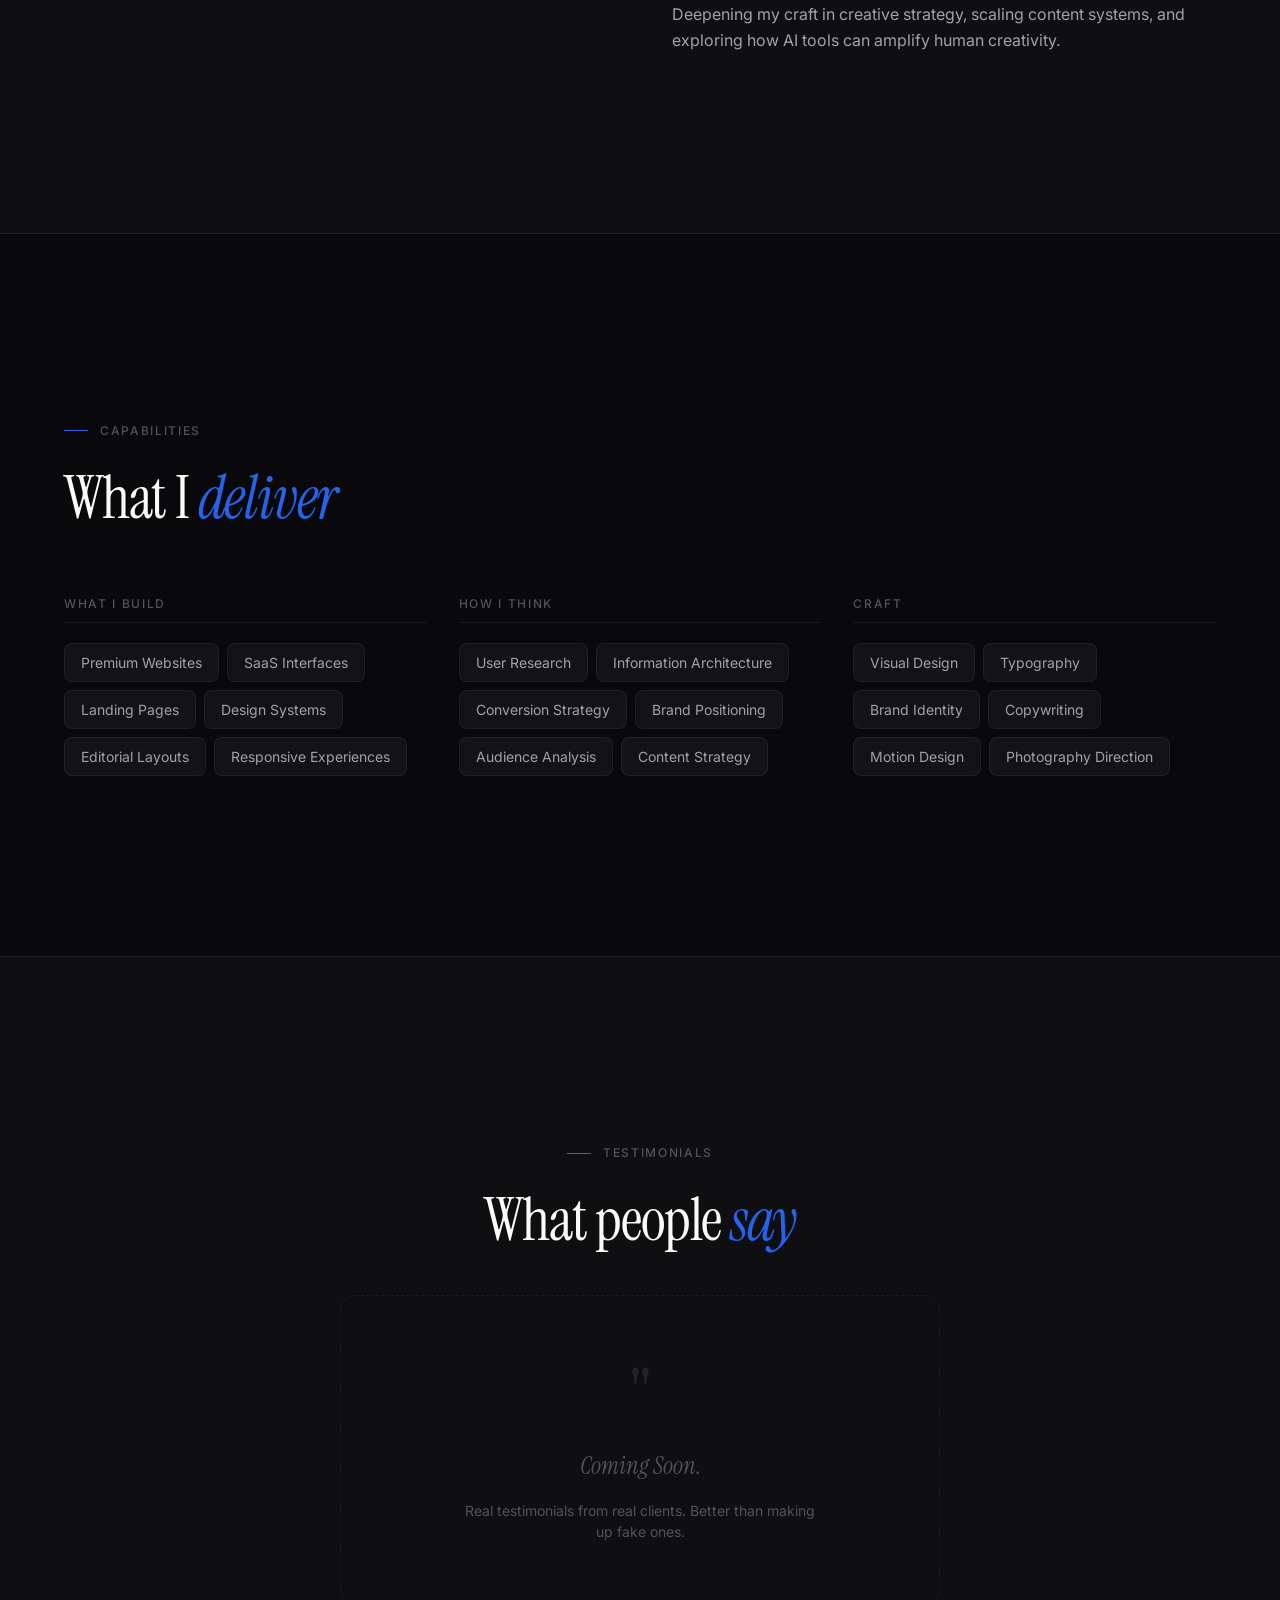
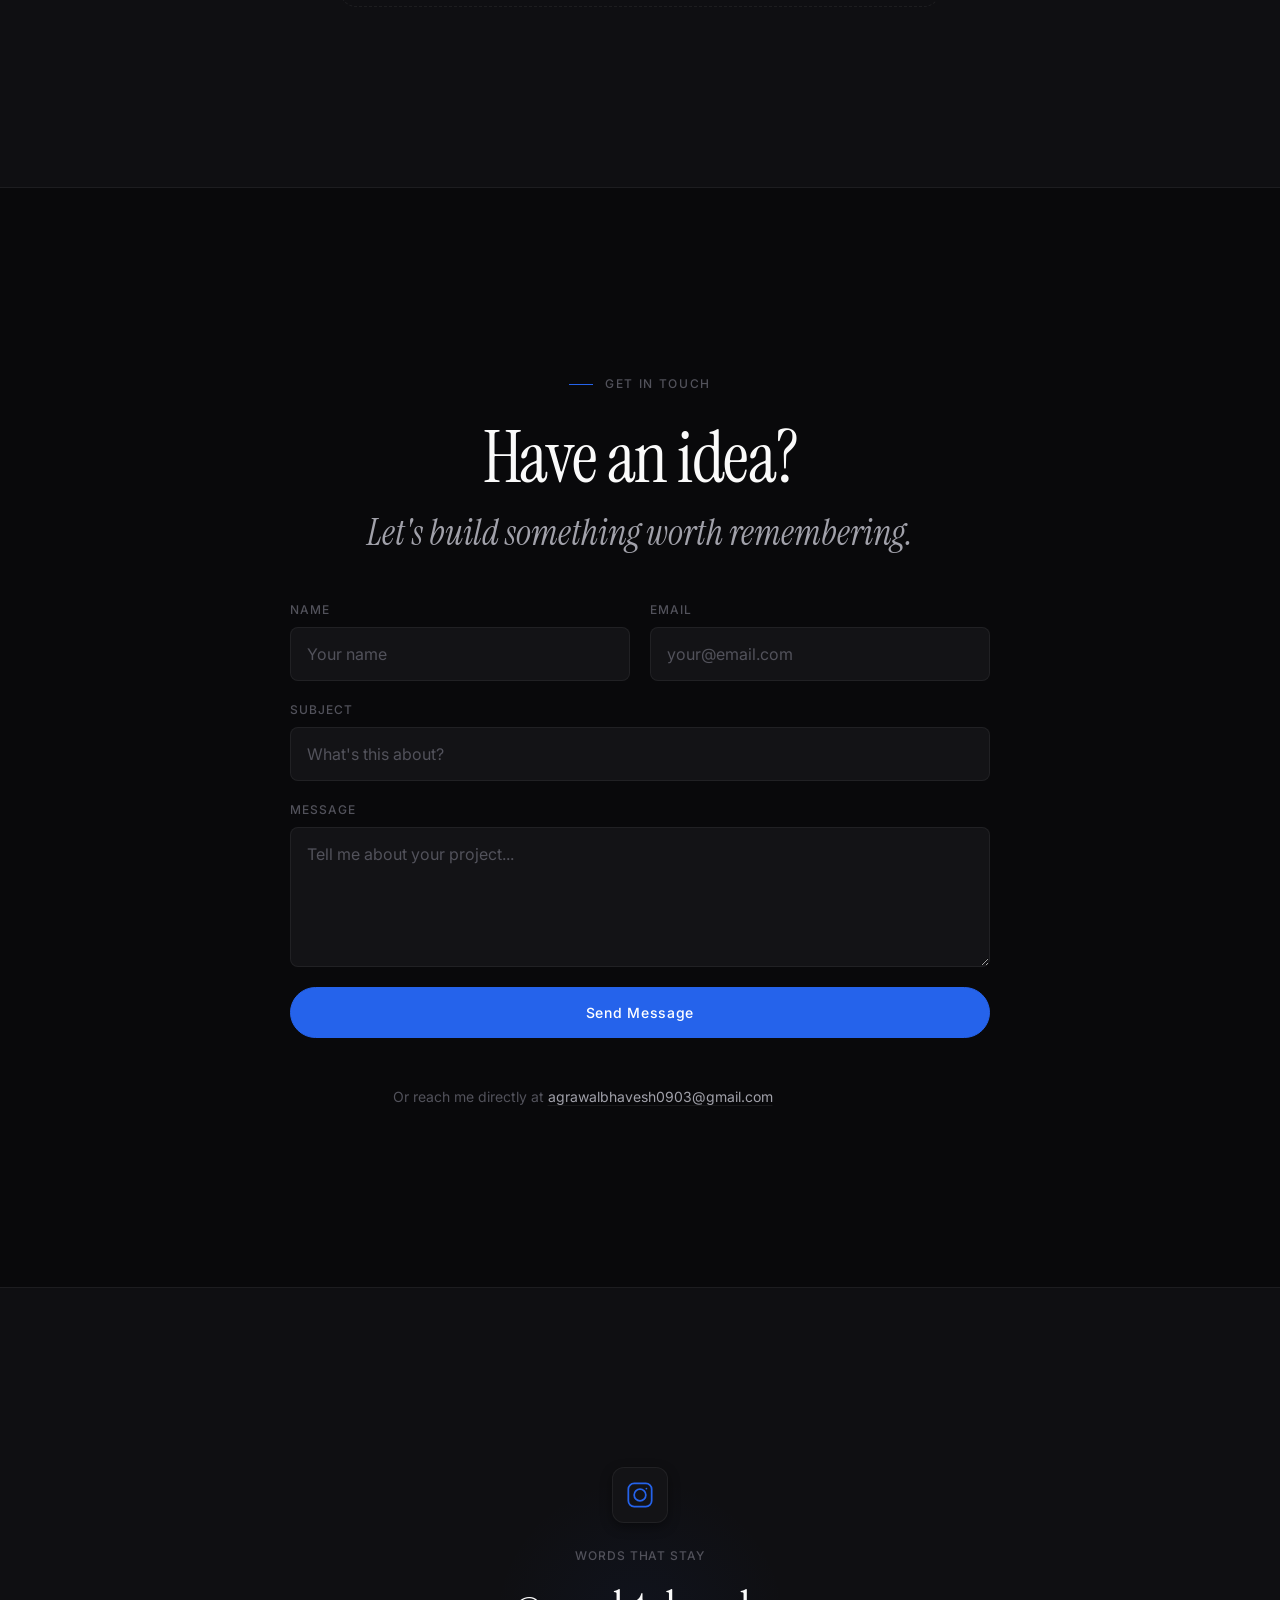
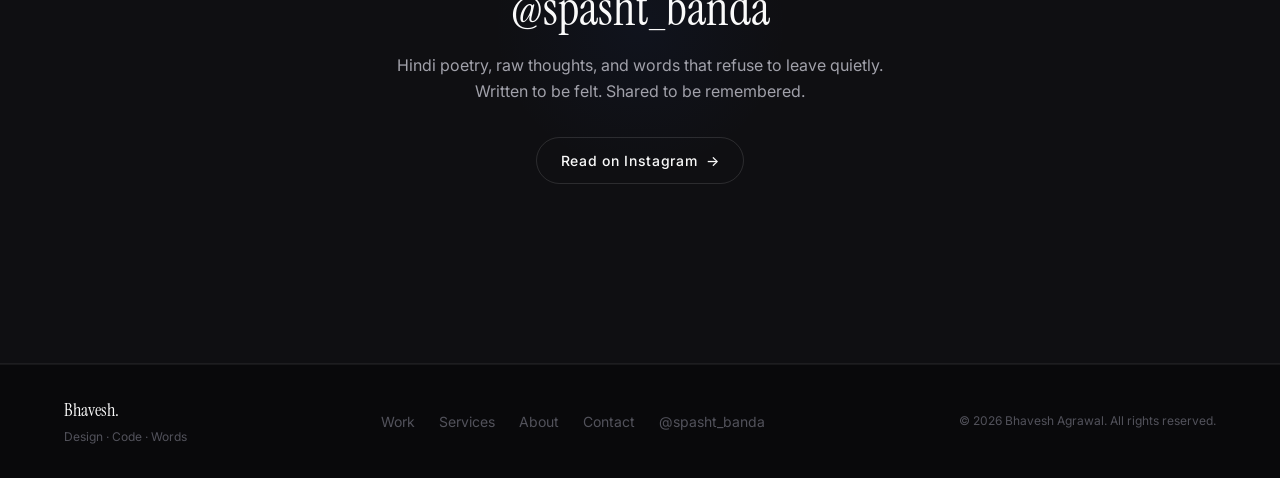
==== commit 135f695e: "feat: complete portfolio overhaul with real images, working contact form, new identity section, and " ====
--- a/index.html
+++ b/index.html
@@ -298,12 +298,12 @@
           </div>
         </div>
 
-        <!-- Project 6: Project Echo (REAL) — Colors: warm gold, NOT purple (Rule 4) -->
+        <!-- Project 6: Project Spasht_Banda (REAL) — Colors: warm gold, NOT purple (Rule 4) -->
         <div class="project reveal">
           <div class="project__image" data-project="poetry">
             <div style="width:100%;height:100%;background:linear-gradient(160deg, #0c0b09 0%, #141210 40%, #1a1714 100%);display:flex;align-items:center;justify-content:center;">
               <div style="text-align:center;">
-                <span style="font-family:var(--font-serif);font-size:2.2rem;color:#c8b89a;font-style:italic;">शब्द (Echo)</span>
+                <span style="font-family:var(--font-serif);font-size:2.2rem;color:#c8b89a;font-style:italic;">शब्द (Spasht_Banda)</span>
                 <p style="font-family:var(--font-serif);font-size:1.1rem;color:#7a6f5d;font-style:italic;margin-top:4px;">1.1M Organic Views</p>
                 <p style="font-size:0.65rem;color:#555;letter-spacing:0.2em;text-transform:uppercase;margin-top:12px;">30 Days · Zero Ad Spend</p>
               </div>
@@ -314,7 +314,7 @@
           </div>
           <div class="project__info">
             <span class="project__category">Digital Growth Case Study</span>
-            <h3 class="project__name">Project Echo</h3>
+            <h3 class="project__name">Project Spasht_Banda</h3>
             <p class="project__description">Growing an emotional creative writing brand to over 1.1 million views in 30 days without advertising. Documents copywriting psychology, retention workflows, and growth systems.</p>
             <div class="project__meta">
               <div class="project__meta-item">
@@ -331,7 +331,7 @@
               </div>
             </div>
             <div class="project__cta">
-              <a href="projects/project-echo/index.html" class="btn-text" target="_blank">View Live Case Study <span class="arrow">→</span></a>
+              <a href="projects/project-spasht-banda/index.html" class="btn-text" target="_blank">View Live Case Study <span class="arrow">→</span></a>
               <button class="btn-text" data-project="poetry" style="margin-left:var(--space-6);">Read Case Study <span class="arrow">→</span></button>
             </div>
           </div>
@@ -759,21 +759,21 @@
       <div class="modal__section"><h3 class="modal__section-title">Reflection</h3><div class="modal__reflection"><p>A great digital experience shouldn't just be viewed; it should be felt. Purposeful motion and precise typography elevate a website from a brochure into a digital product.</p></div></div>
     </div>
 
-    <!-- MODAL: Project Echo (Digital Growth Strategy) -->
+    <!-- MODAL: Project Spasht_Banda (Digital Growth Strategy) -->
     <div class="modal modal-content" id="modal-poetry" style="display:none;">
       <button class="modal__close" aria-label="Close modal">✕</button>
       <div class="modal__hero-image">
-        <img src="assets/images/workspace-hero.png" alt="Project Echo Writing Workspace" style="width:100%;height:100%;object-fit:cover;border-radius:var(--radius-lg);">
+        <img src="assets/images/workspace-hero.png" alt="Project Spasht_Banda Writing Workspace" style="width:100%;height:100%;object-fit:cover;border-radius:var(--radius-lg);">
       </div>
       <span class="modal__category">Digital Growth Strategy Case Study</span>
-      <h2 class="modal__title">Project Echo Case Study</h2>
+      <h2 class="modal__title">Project Spasht_Banda Case Study</h2>
       <div class="modal__meta">
         <div class="modal__meta-item"><span class="modal__meta-key">Role</span><span class="modal__meta-value">Growth & Strategy Lead</span></div>
         <div class="modal__meta-item"><span class="modal__meta-key">Emotion</span><span class="modal__meta-value">Intimacy · Depth</span></div>
         <div class="modal__meta-item"><span class="modal__meta-key">Platform</span><span class="modal__meta-value">Instagram (Organic)</span></div>
         <div class="modal__meta-item"><span class="modal__meta-key">Reach</span><span class="modal__meta-value">1.1M+ Views / 30 Days</span></div>
       </div>
-      <div class="modal__section"><h3 class="modal__section-title">Overview</h3><p class="modal__section-text">Project Echo documents the creative strategy and publishing systems built to scale a poetry-focused writing brand to over 1.1 million organic views in a 30-day period without paid advertising.</p></div>
+      <div class="modal__section"><h3 class="modal__section-title">Overview</h3><p class="modal__section-text">Project Spasht_Banda documents the creative strategy and publishing systems built to scale a poetry-focused writing brand to over 1.1 million organic views in a 30-day period without paid advertising.</p></div>
       <div class="modal__section"><h3 class="modal__section-title">Challenge</h3><p class="modal__section-text">Saturated feeds make audience retention difficult. Simply posting writing does not work; it requires content design systems, hook layouts, pacing, and optimization framework metrics.</p></div>
       <div class="modal__section"><h3 class="modal__section-title">Audience</h3><p class="modal__section-text">18-35 year olds who value authentic creative writing. They bookmark content that mirrors their feelings and share messages that help them express themselves to their friends.</p></div>
       <div class="modal__section"><h3 class="modal__section-title">Research</h3><p class="modal__section-text">Analyzed top poetry and creative accounts. Discovered that simple black-text-on-warm-background designs dramatically outperform colorful graphics because they mirror paper print, evoking wabi-sabi wamth.</p></div>
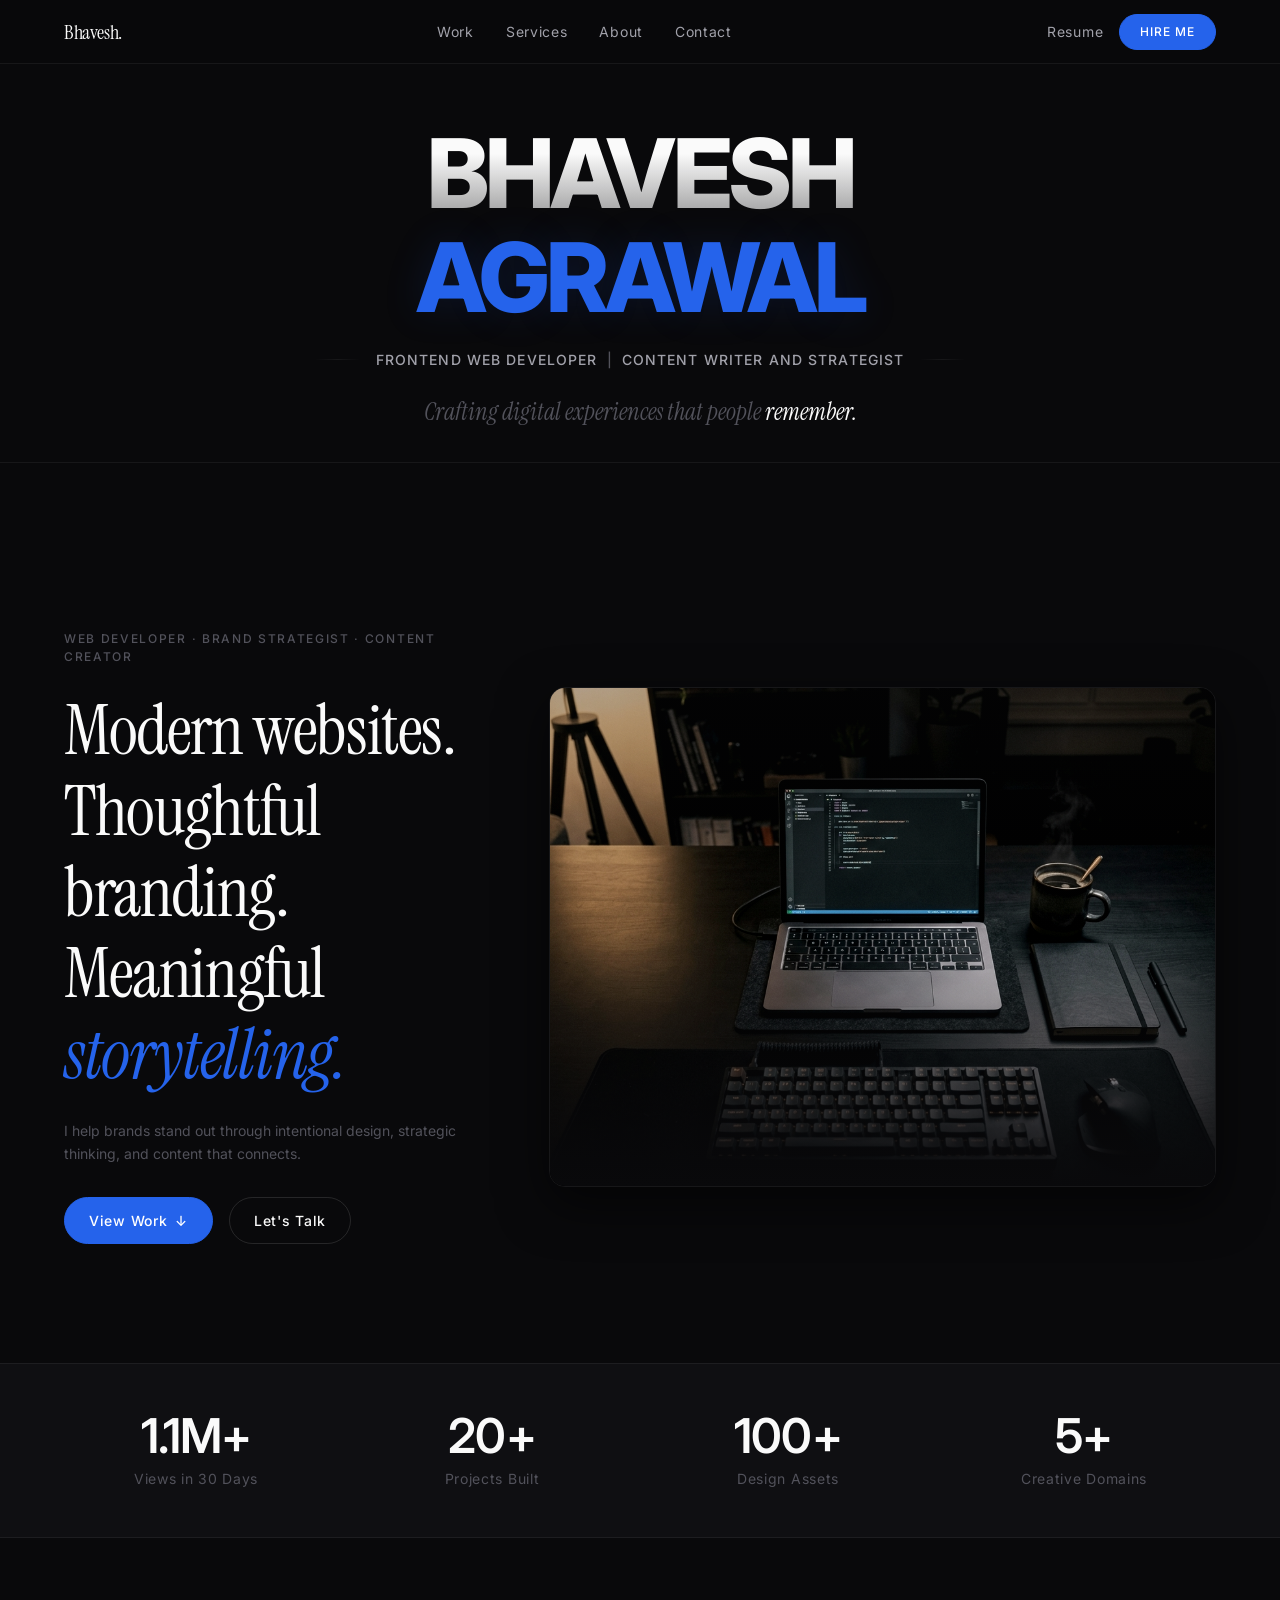
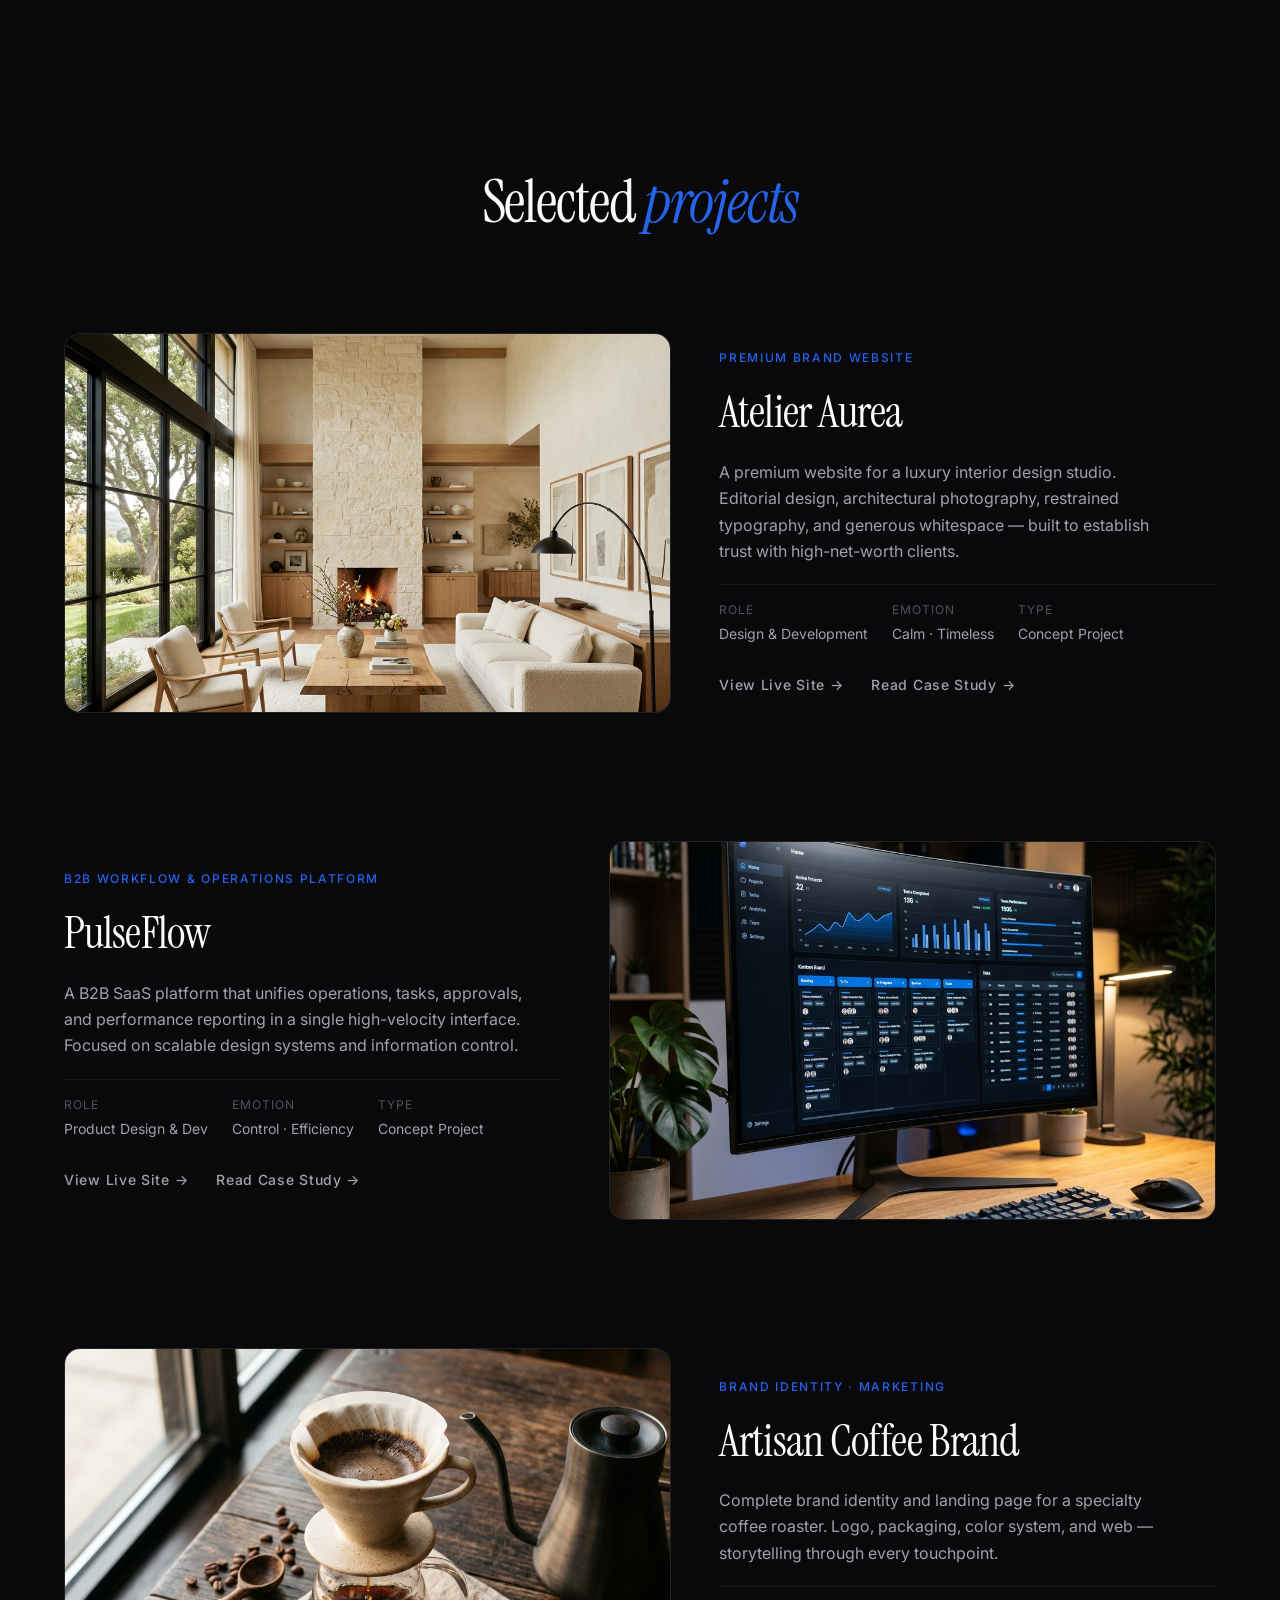
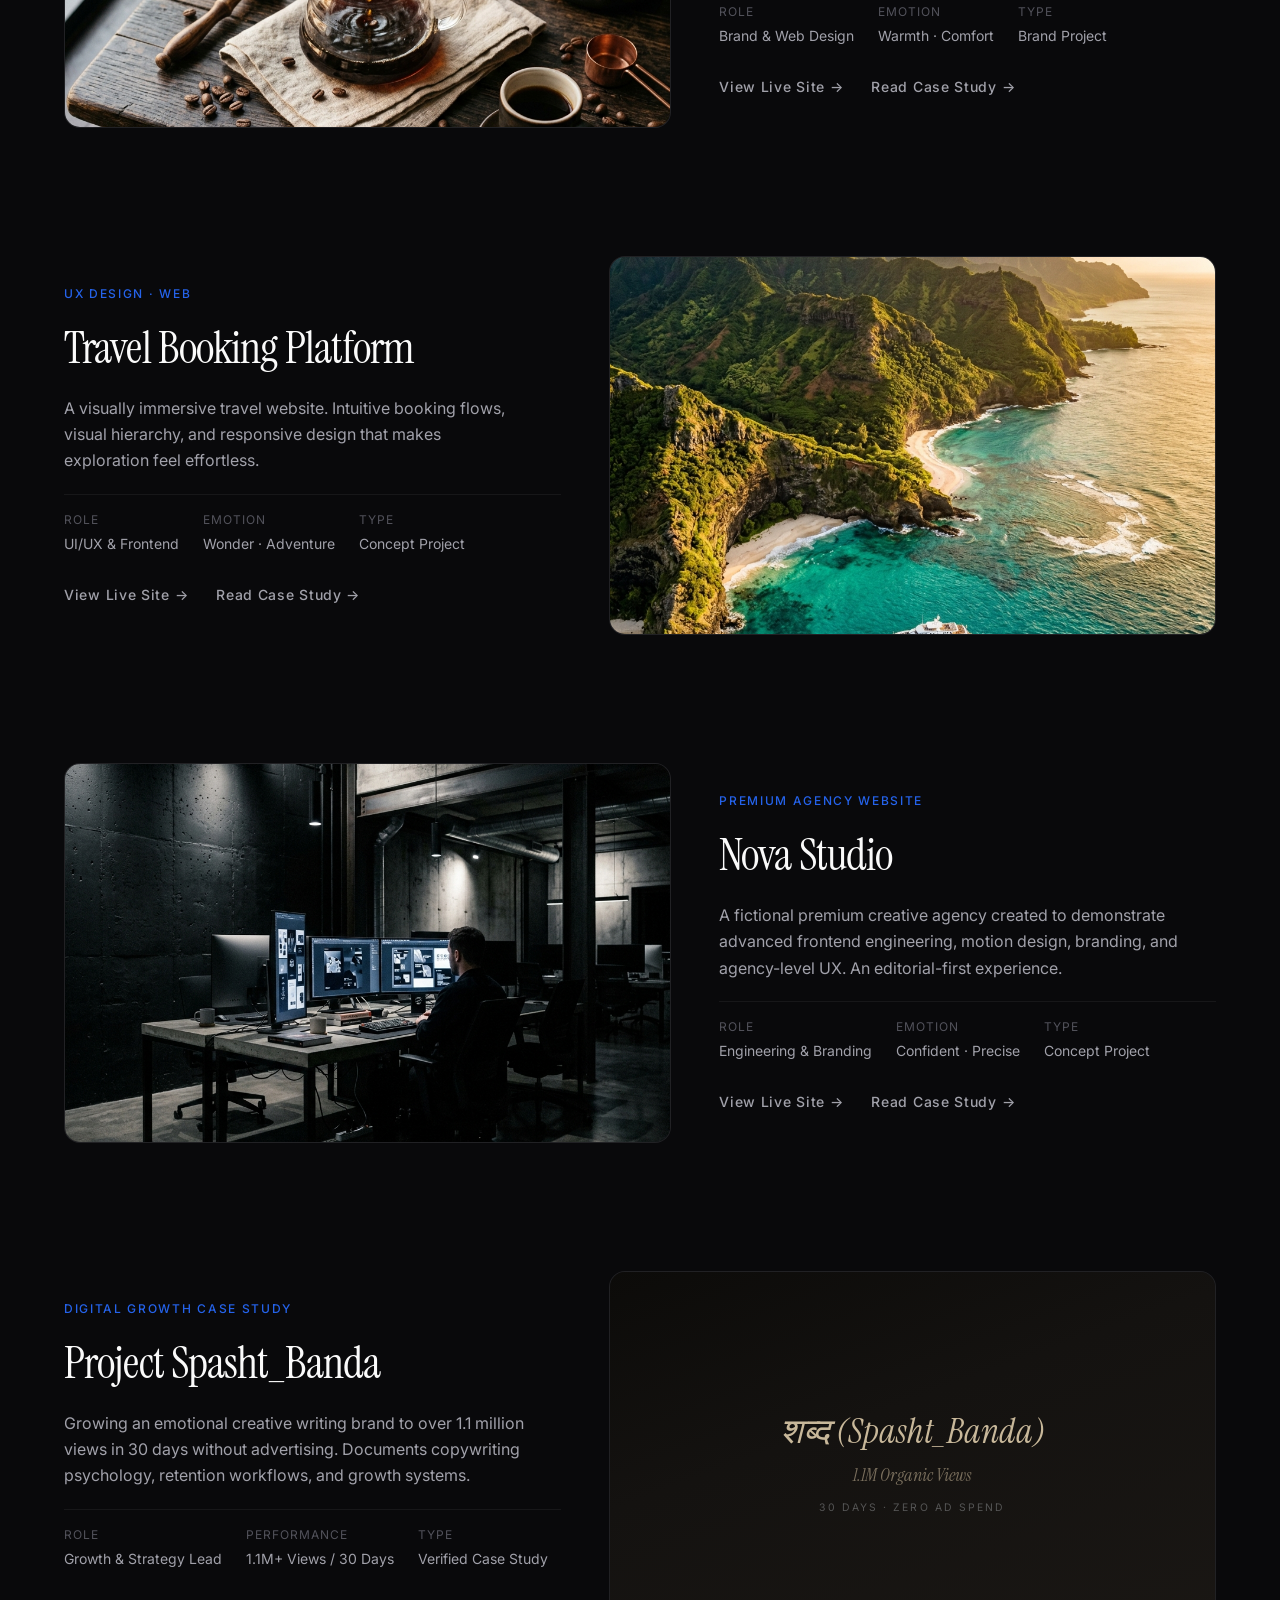
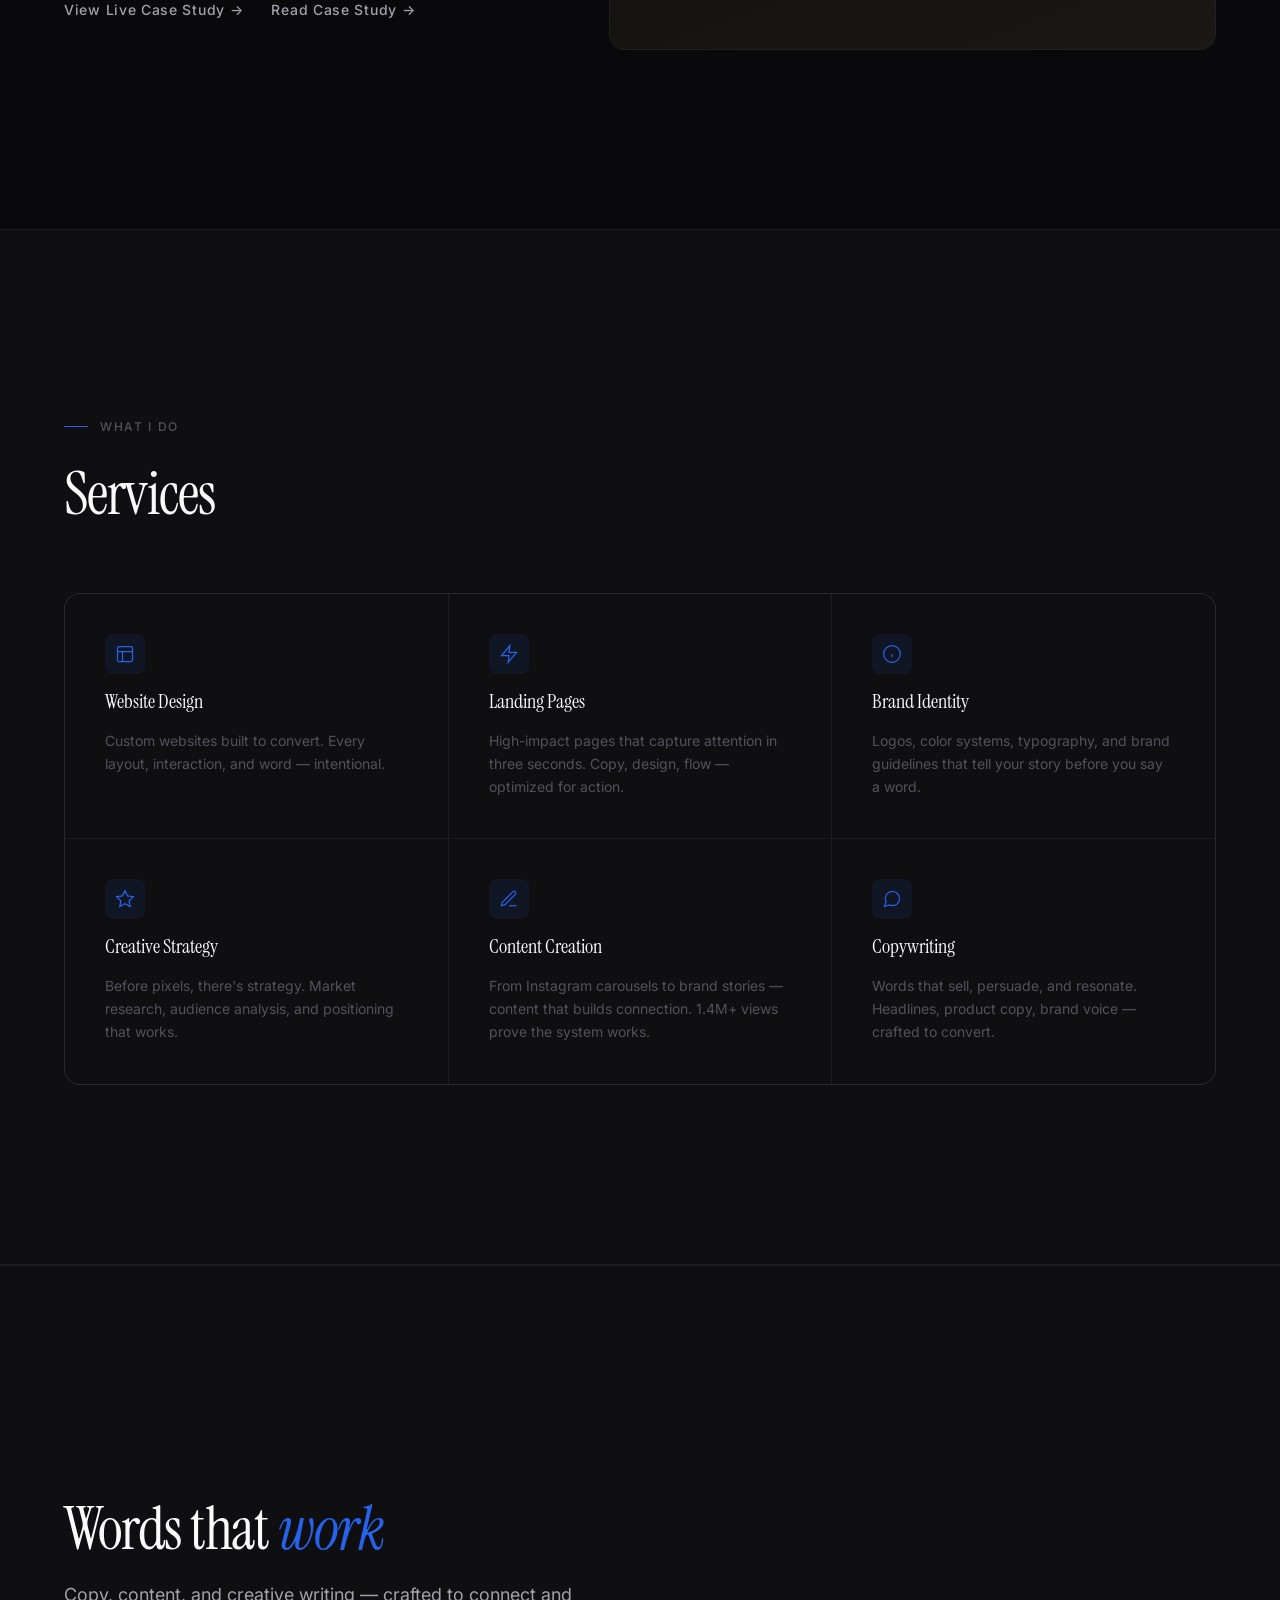
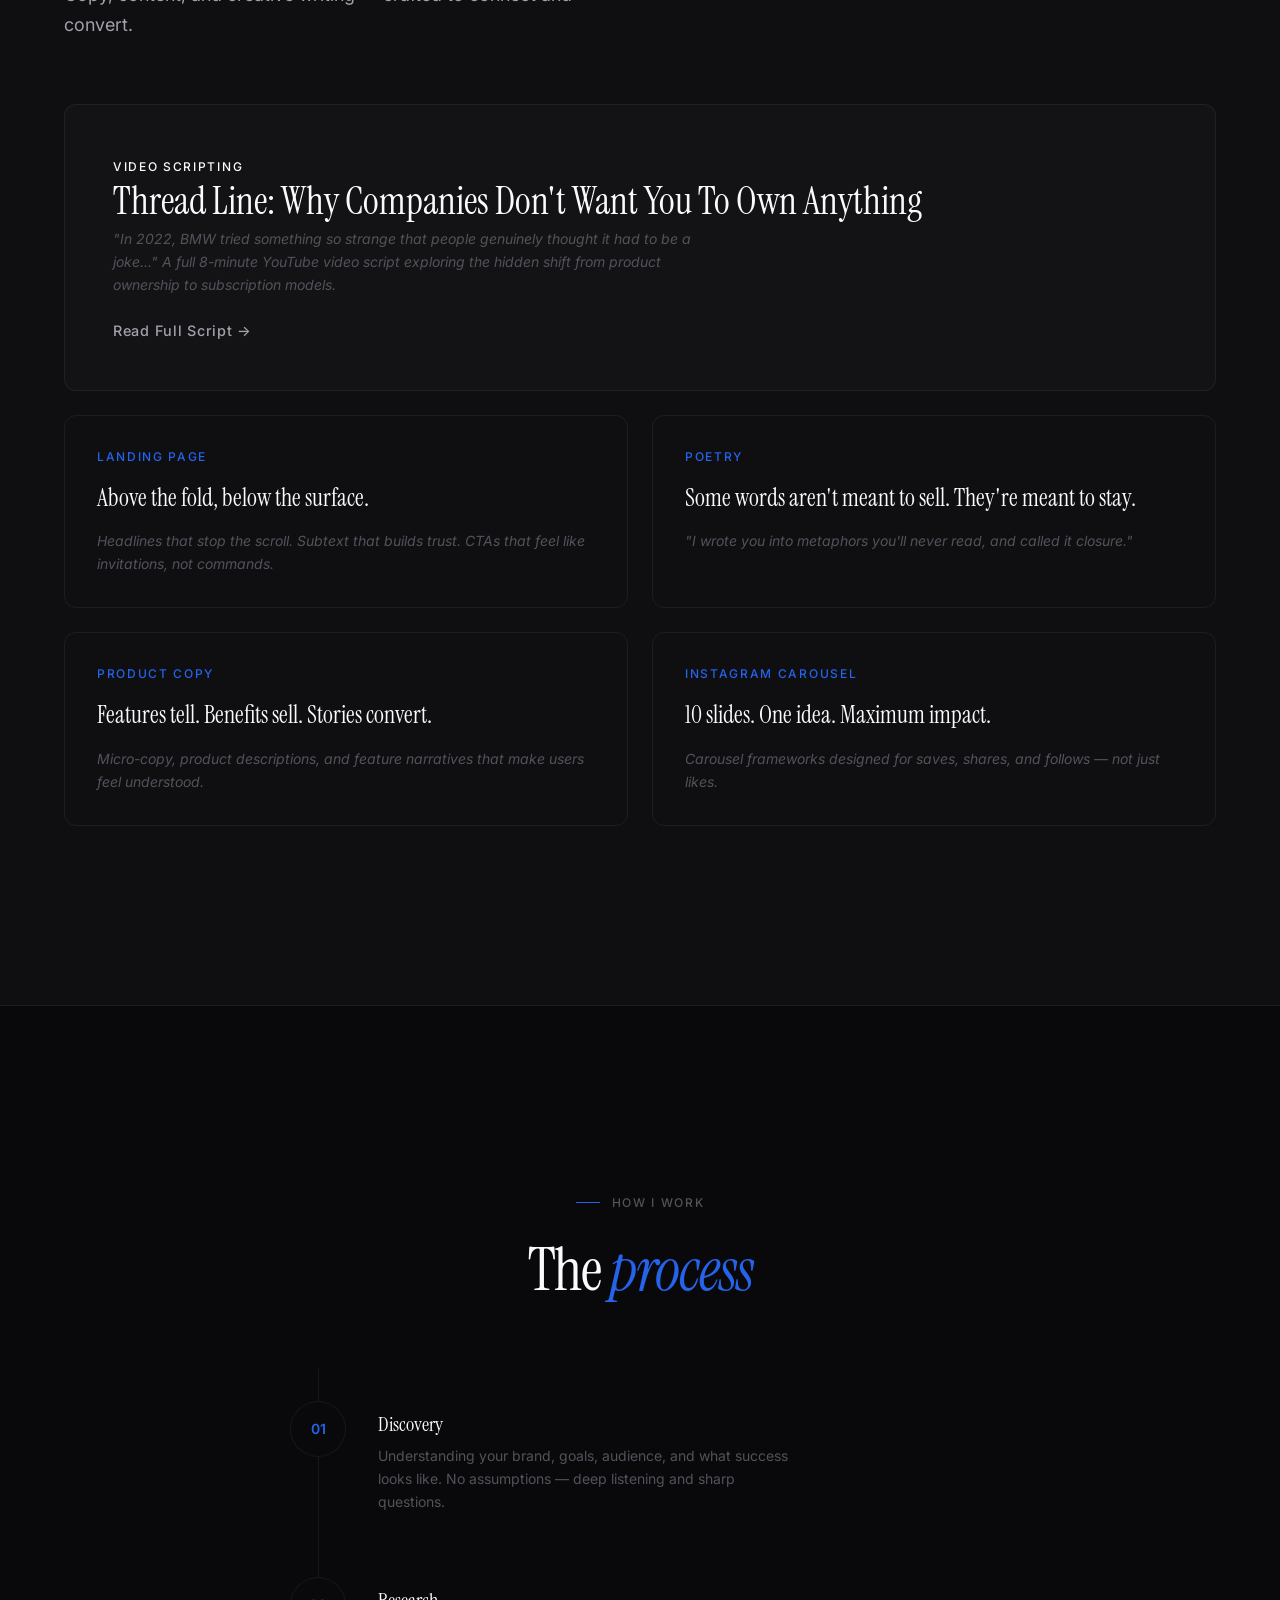
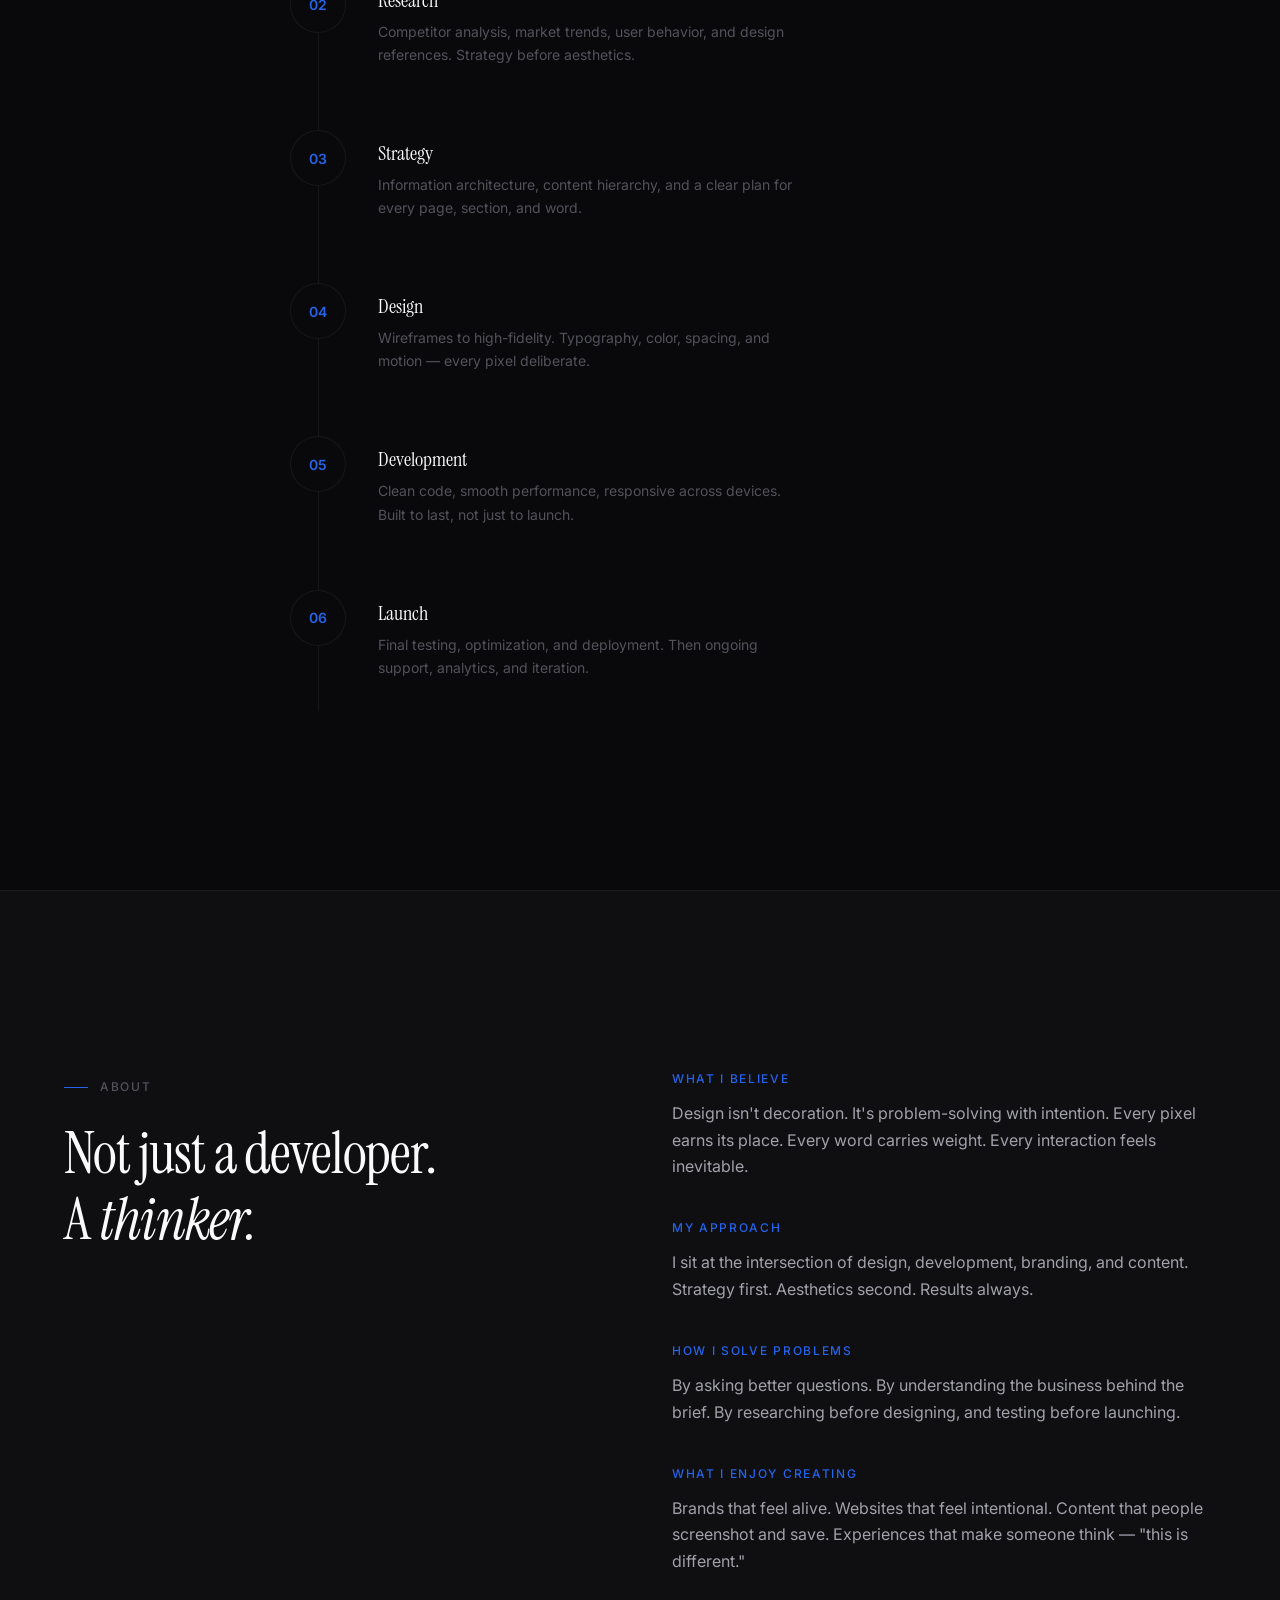
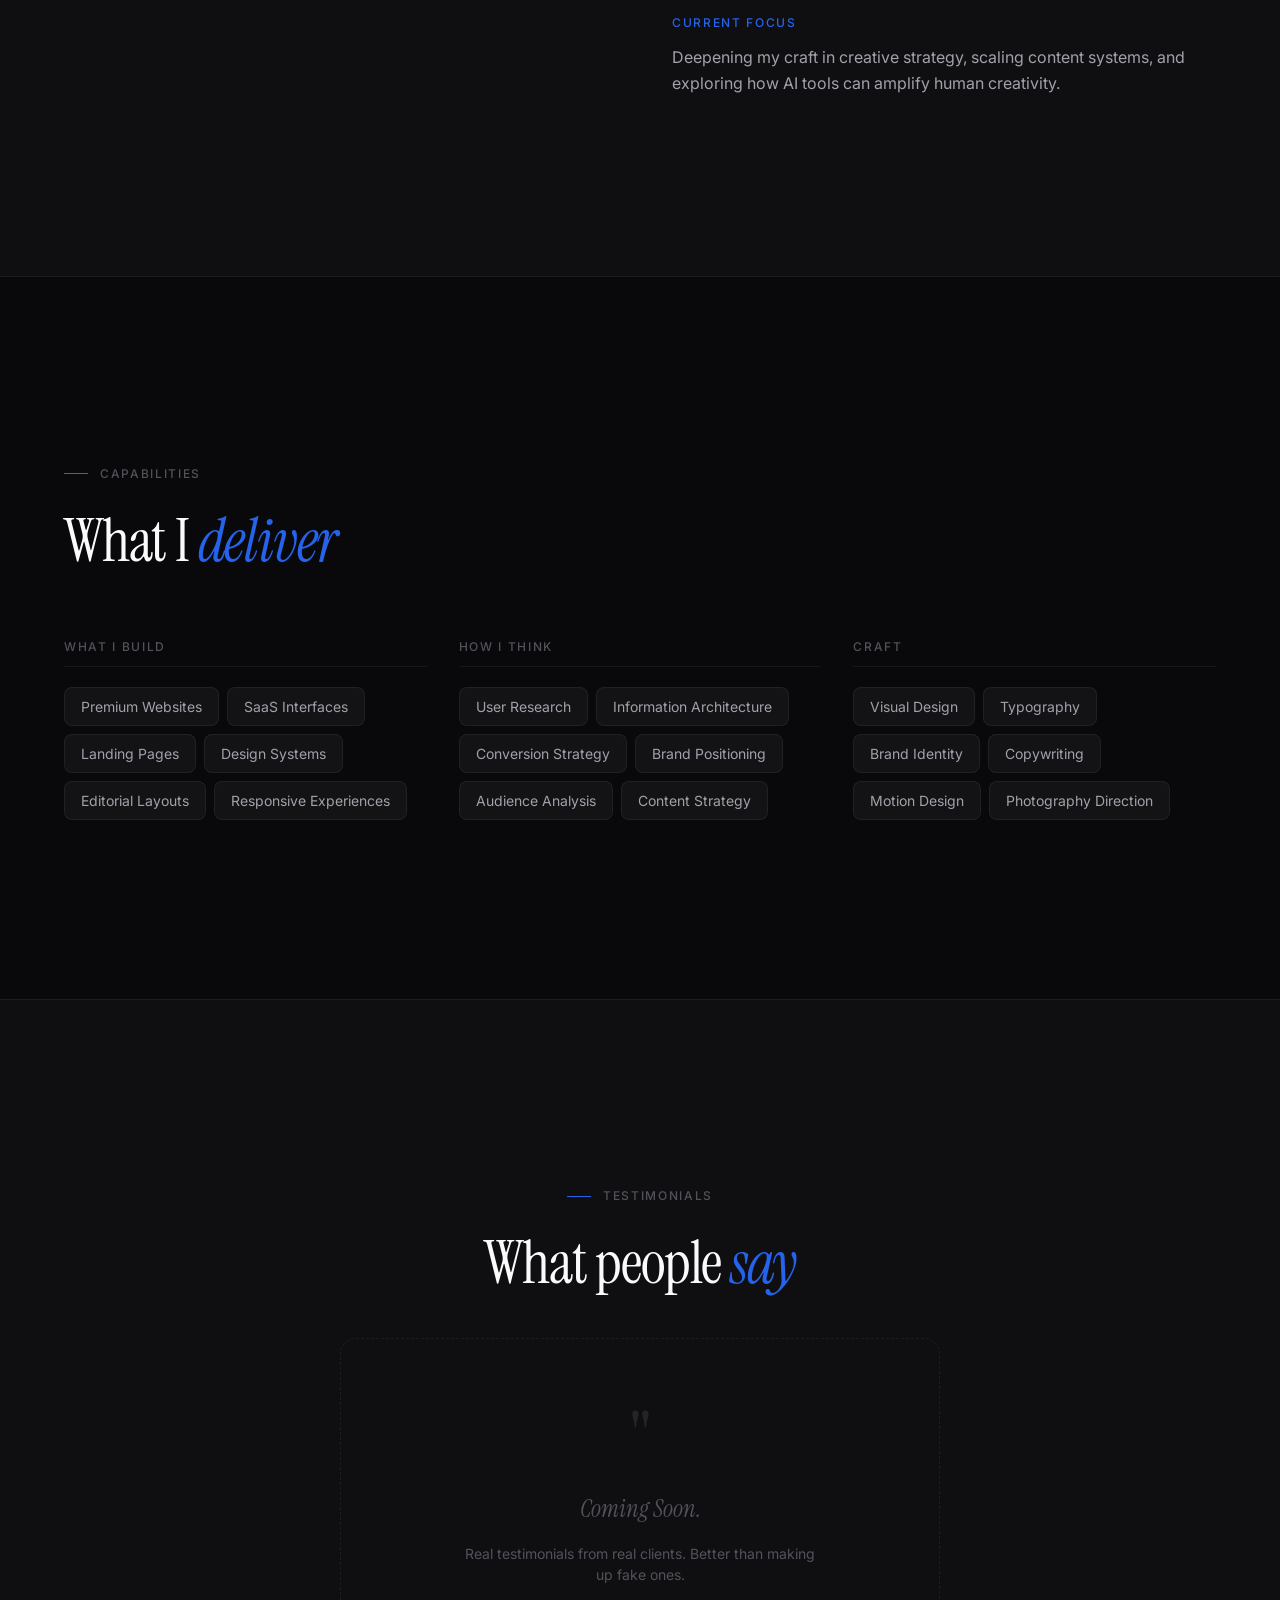
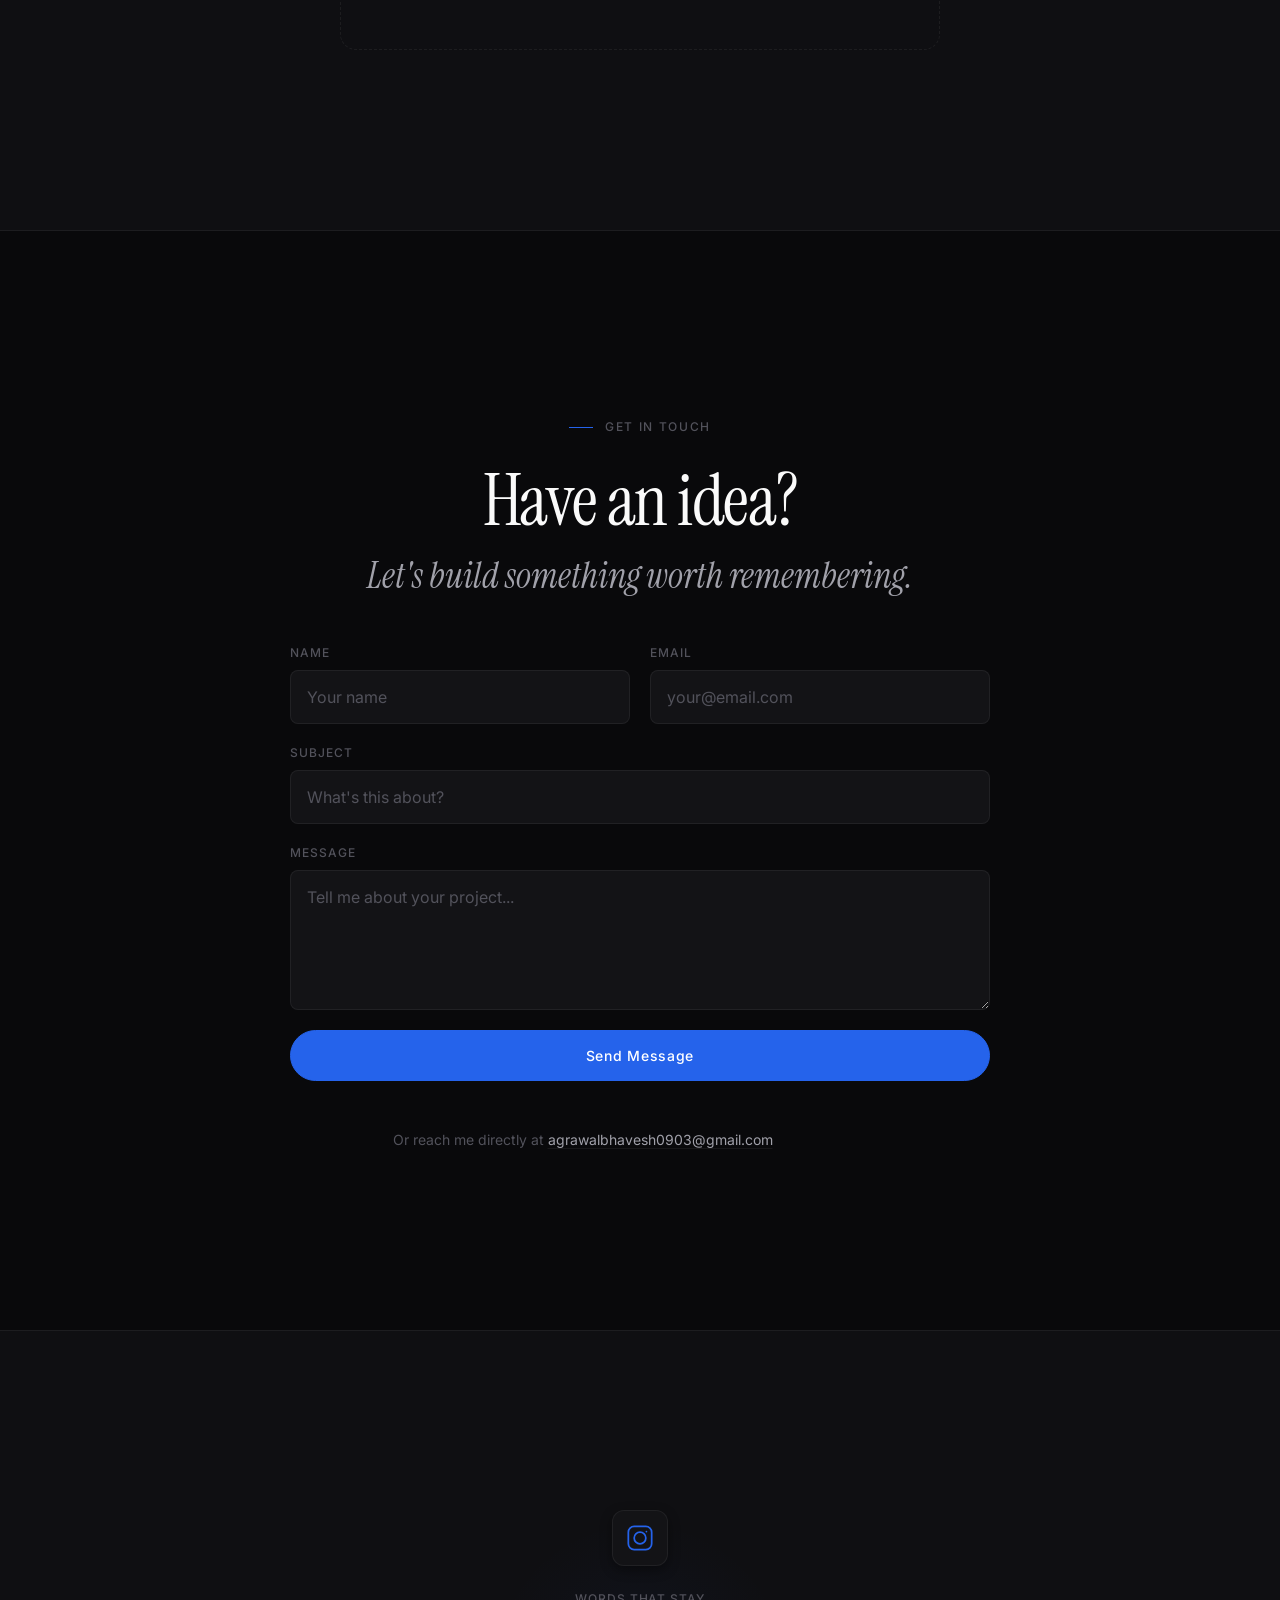
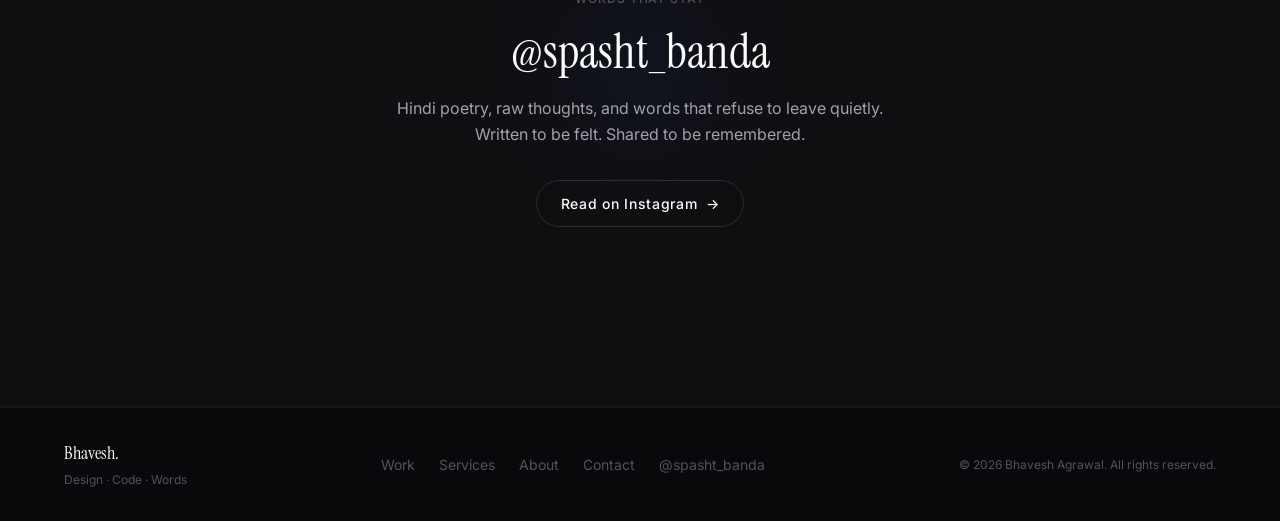
==== commit bdefef9b: "feat: add Thread Line video script to portfolio" ====
--- a/index.html
+++ b/index.html
@@ -406,11 +406,12 @@
         <p class="section-subheading reveal">Copy, content, and creative writing — crafted to connect and convert.</p>
       </div>
       <div class="writing__grid stagger-children">
-        <div class="writing__piece writing__piece--featured">
-          <span class="writing__piece-type">Brand Story</span>
-          <h3 class="writing__piece-title">Every brand has a story. Most just haven't found the right words yet.</h3>
-          <p class="writing__piece-excerpt">"We don't sell coffee. We sell the moment between chaos and clarity — the first sip that turns a morning into a beginning."</p>
-        </div>
+        <a href="threadline-script.html" class="writing__piece writing__piece--featured" style="text-decoration:none; display:block; cursor:pointer;">
+          <span class="writing__piece-type" style="color:var(--color-primary);">Video Scripting</span>
+          <h3 class="writing__piece-title">Thread Line: Why Companies Don't Want You To Own Anything</h3>
+          <p class="writing__piece-excerpt">"In 2022, BMW tried something so strange that people genuinely thought it had to be a joke..." A full 8-minute YouTube video script exploring the hidden shift from product ownership to subscription models.</p>
+          <span class="btn-text" style="margin-top: 1.5rem; display: inline-block; font-size: 0.9rem;">Read Full Script <span class="arrow">→</span></span>
+        </a>
         <div class="writing__piece">
           <span class="writing__piece-type">Landing Page</span>
           <h3 class="writing__piece-title">Above the fold, below the surface.</h3>
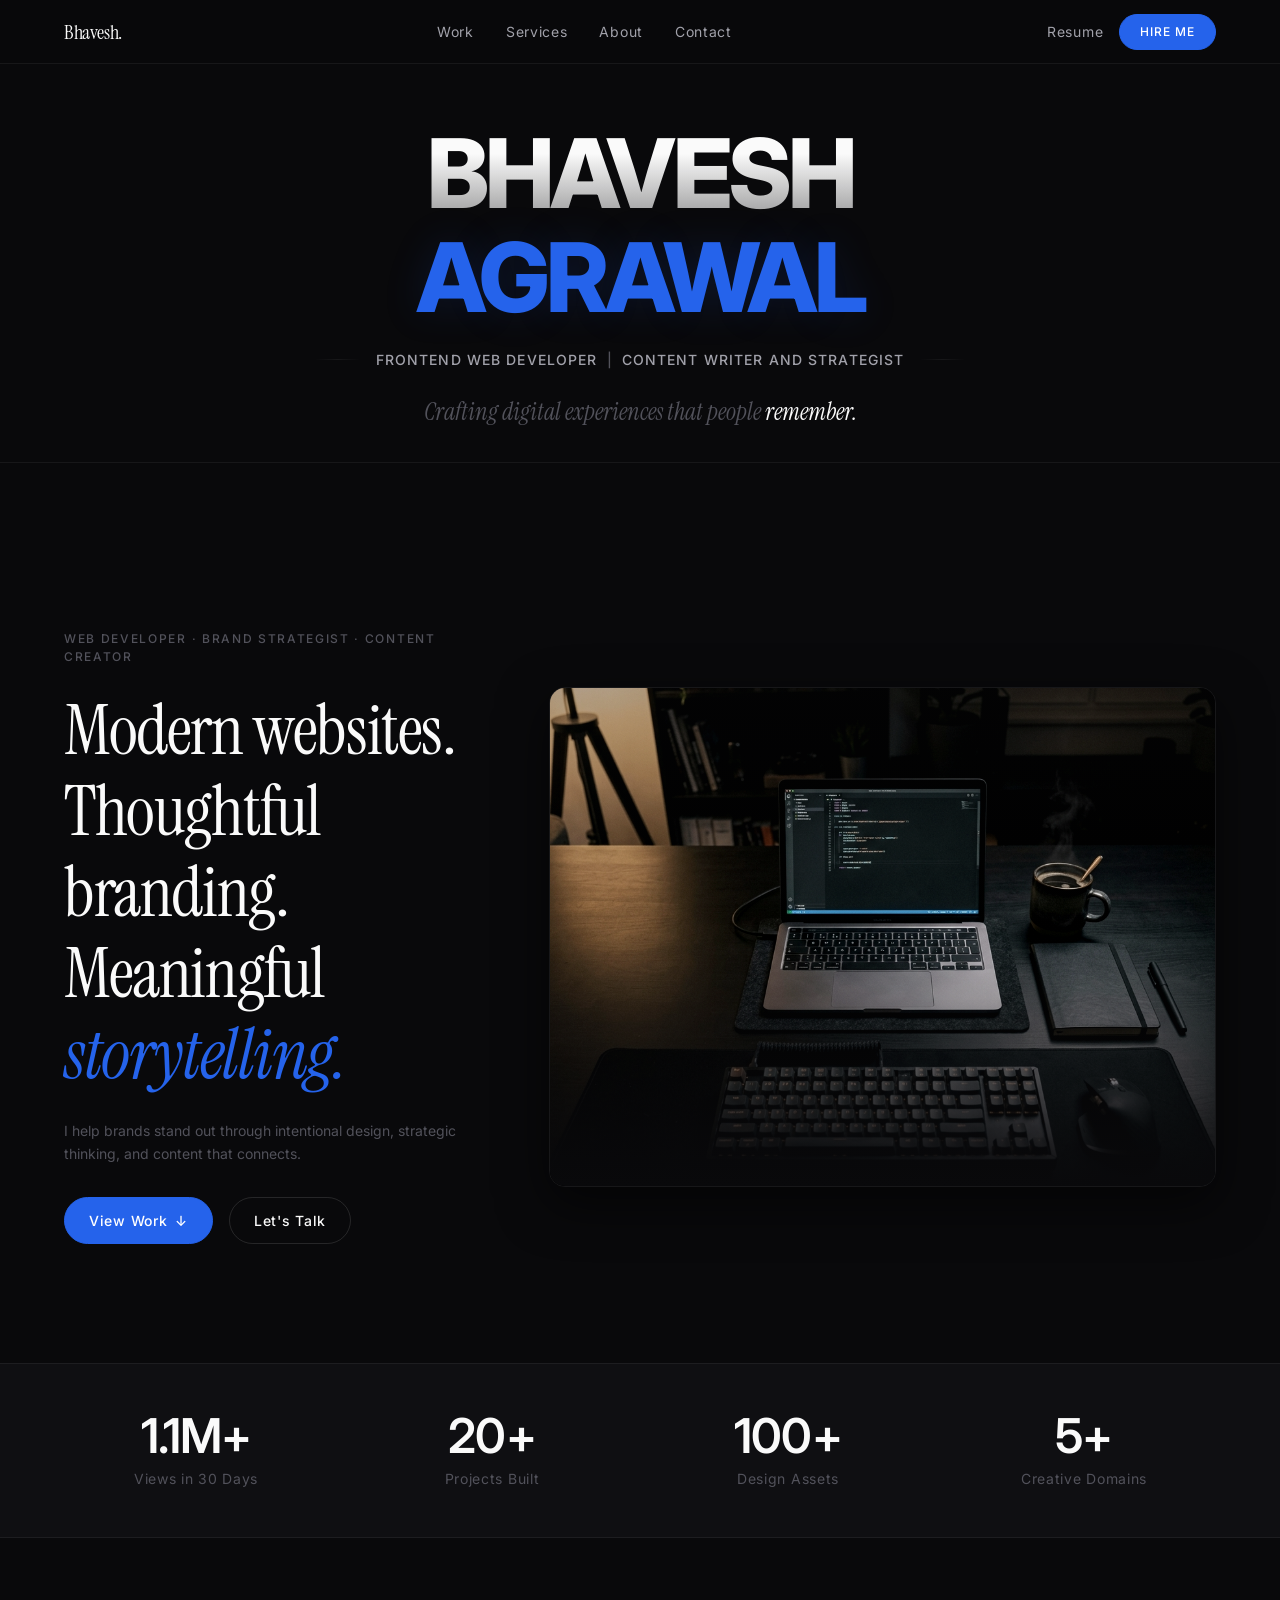
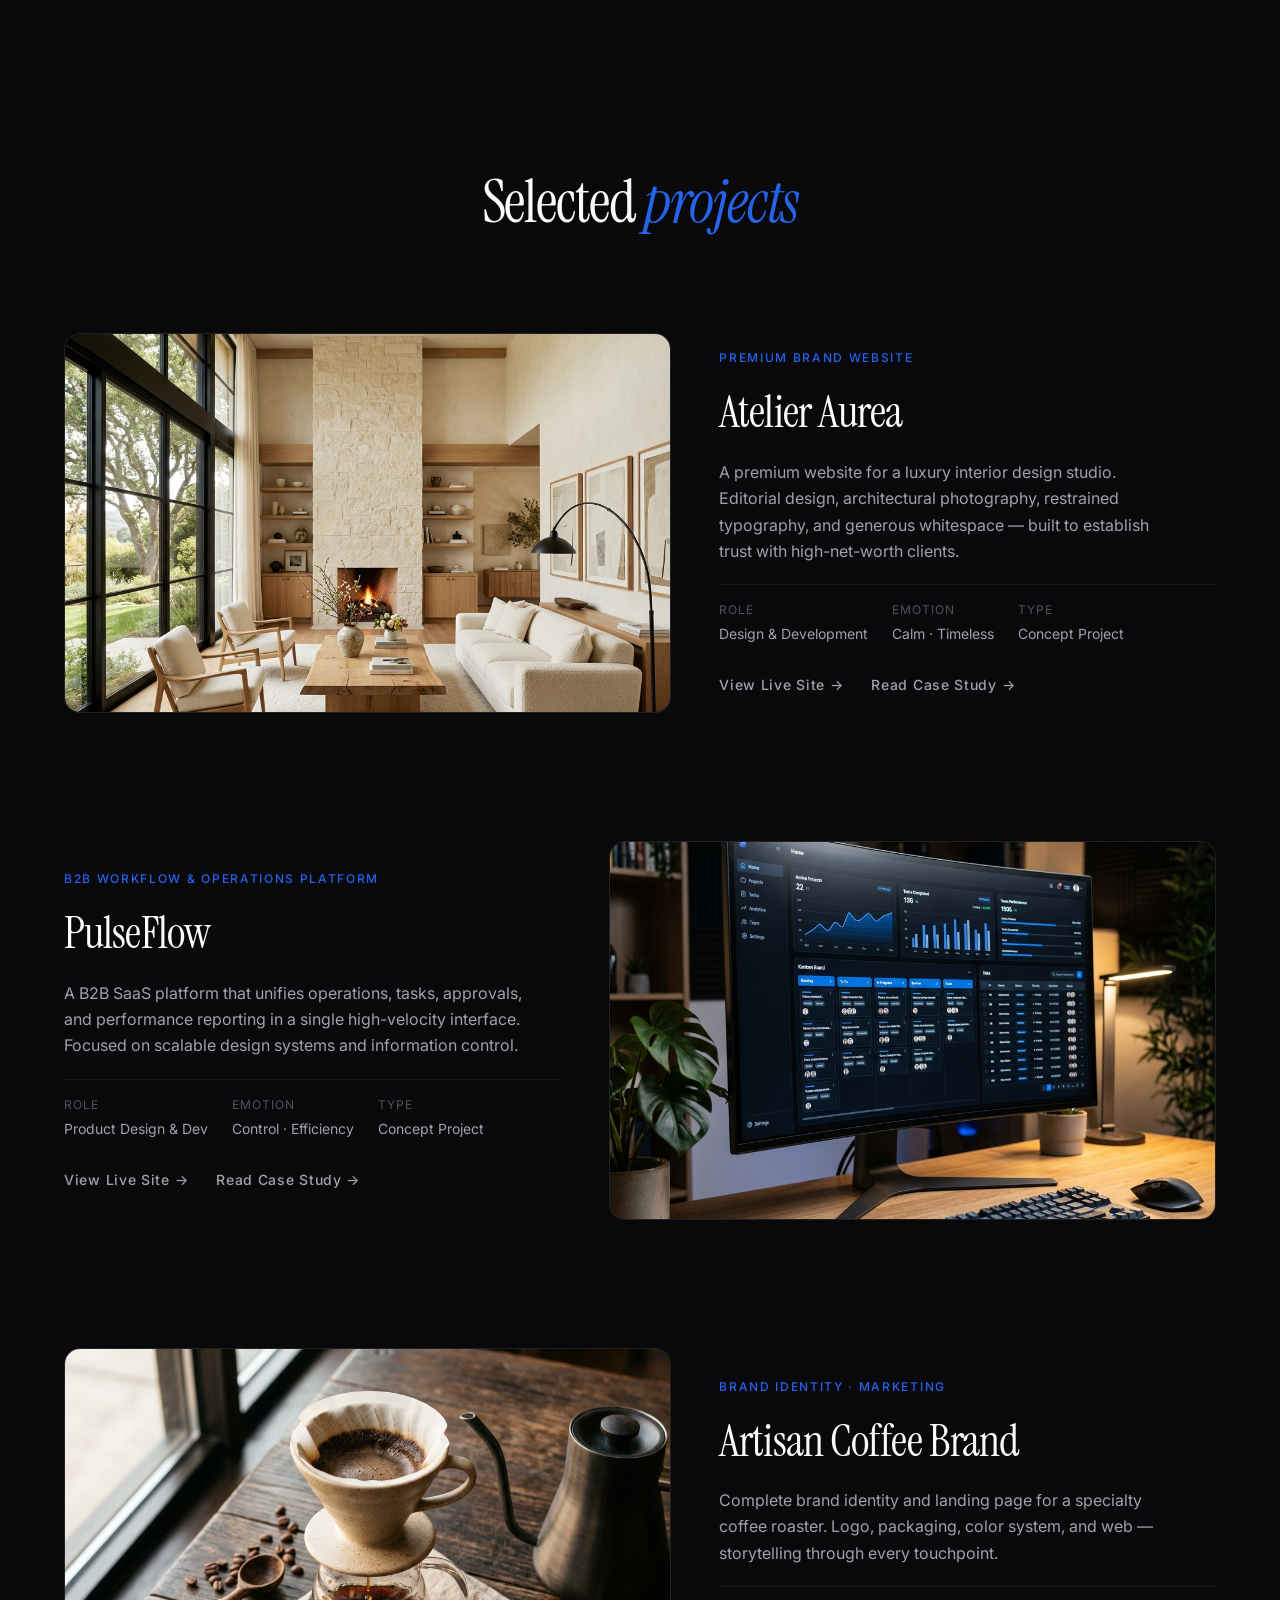
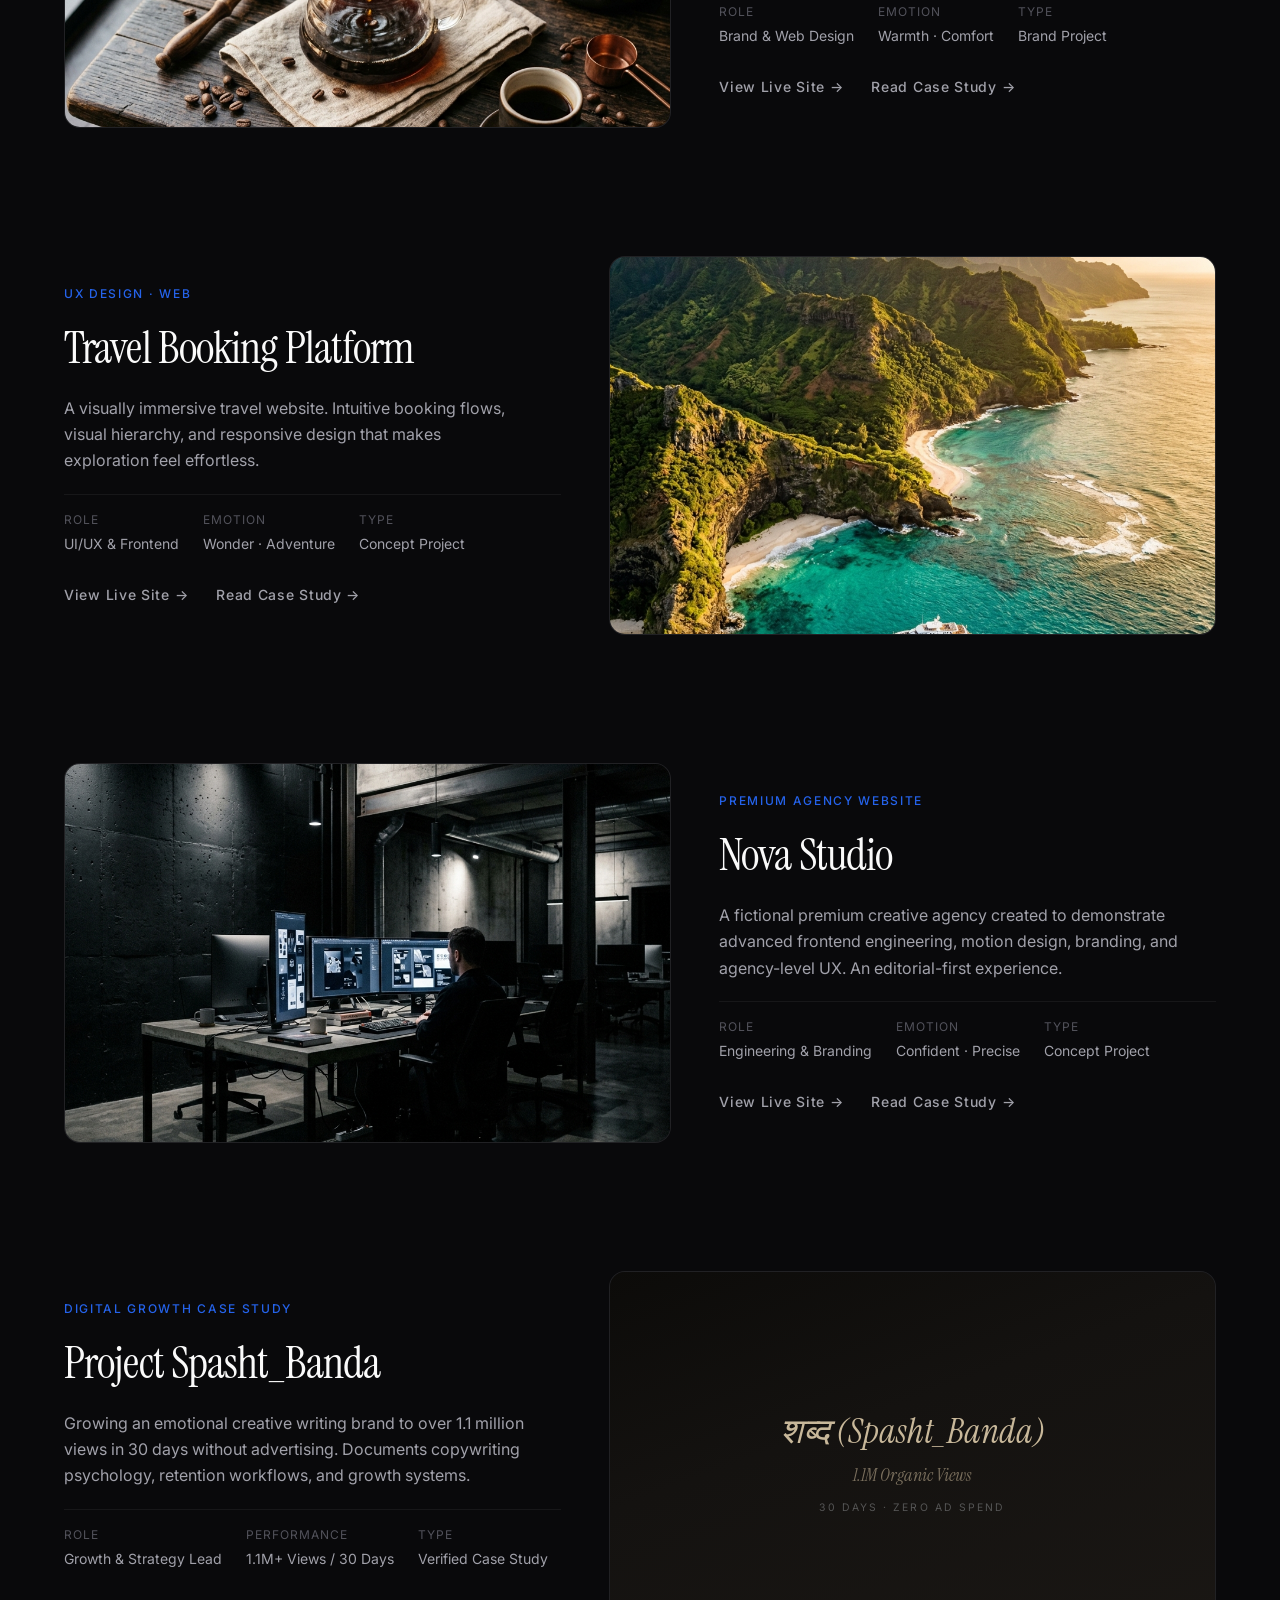
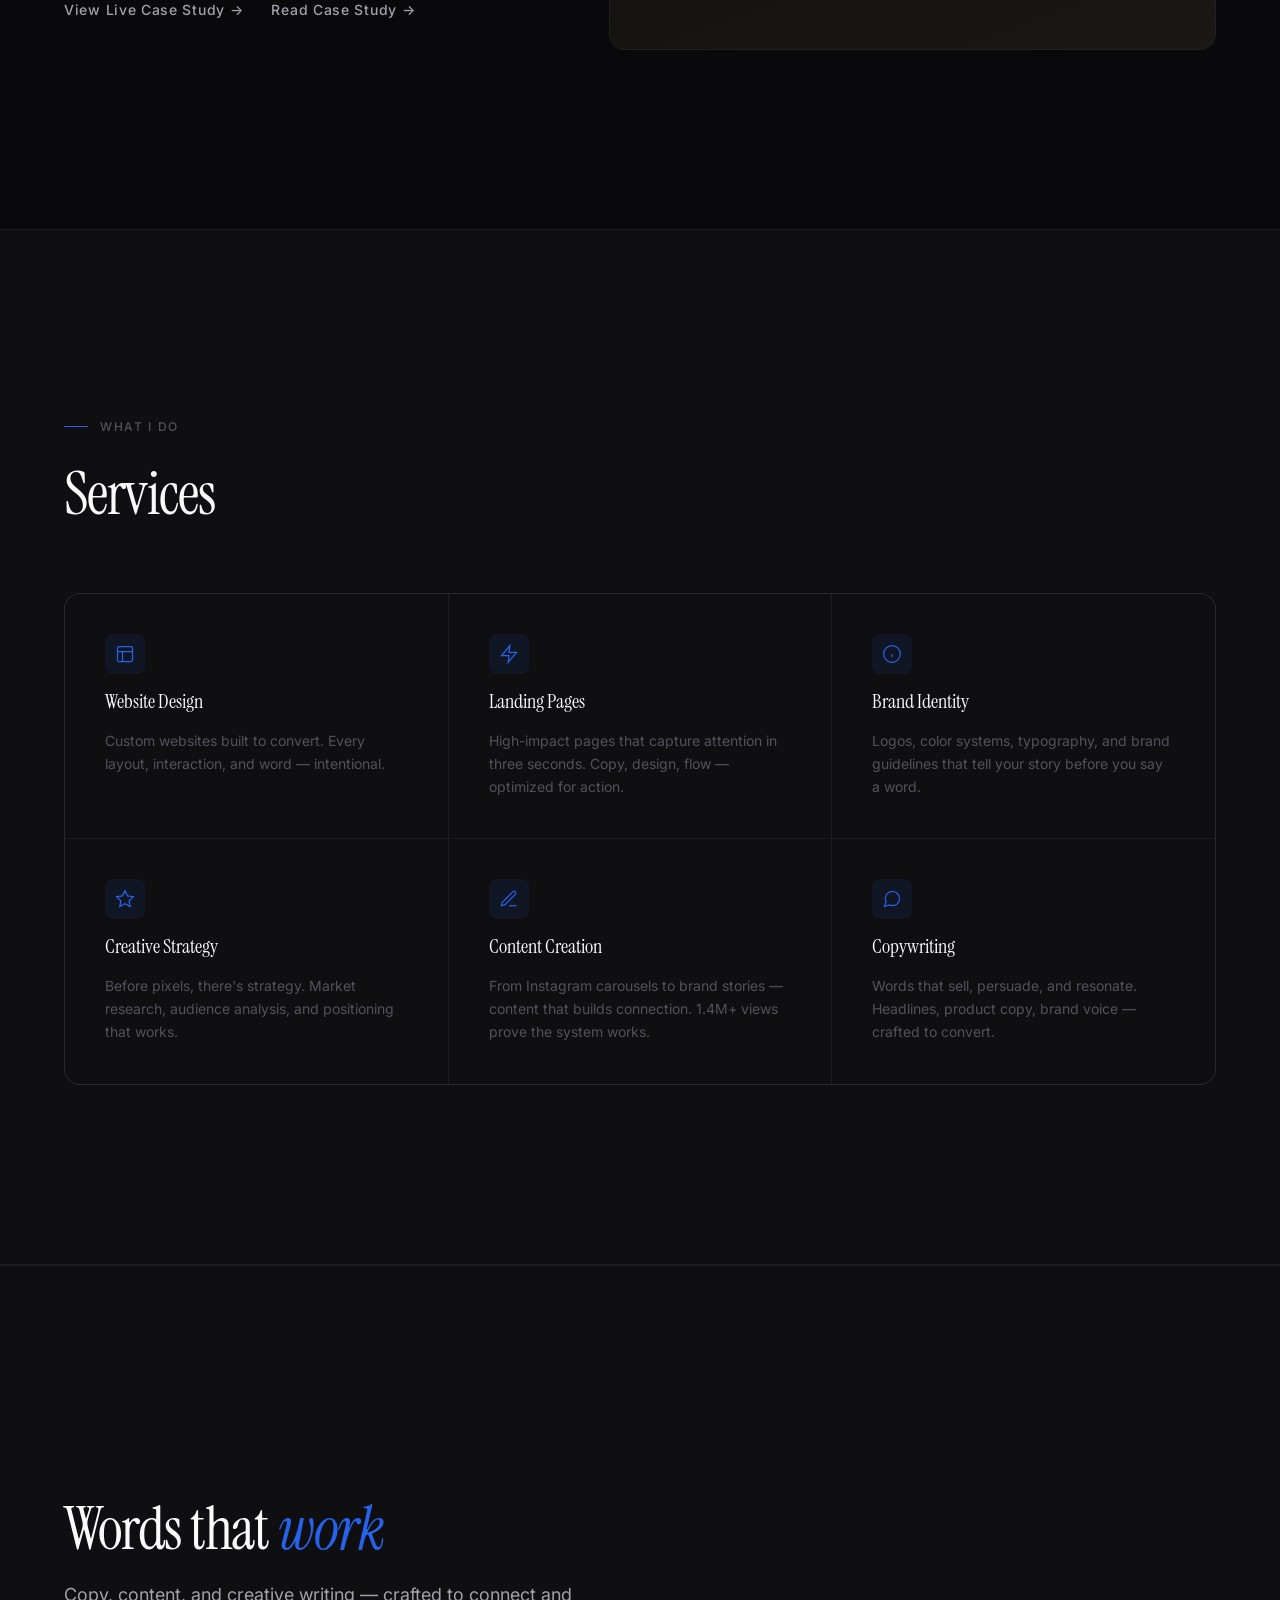
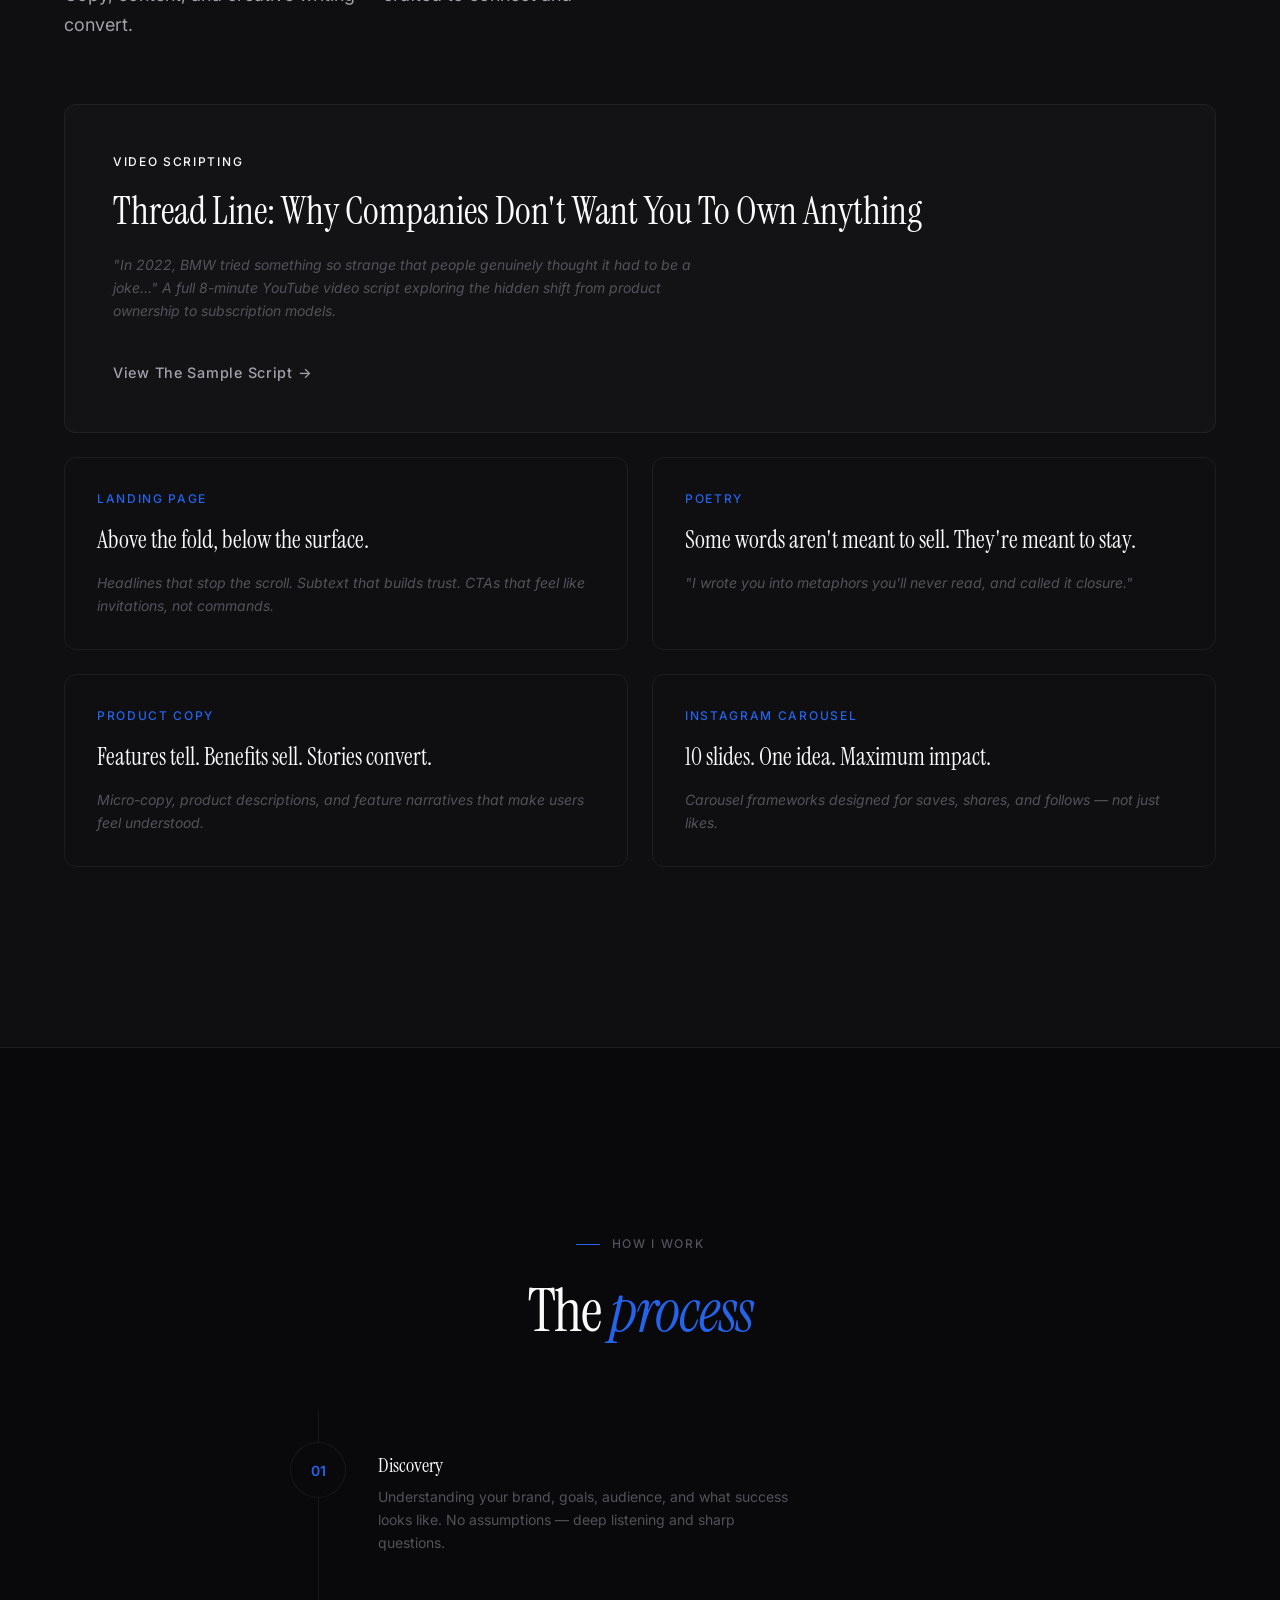
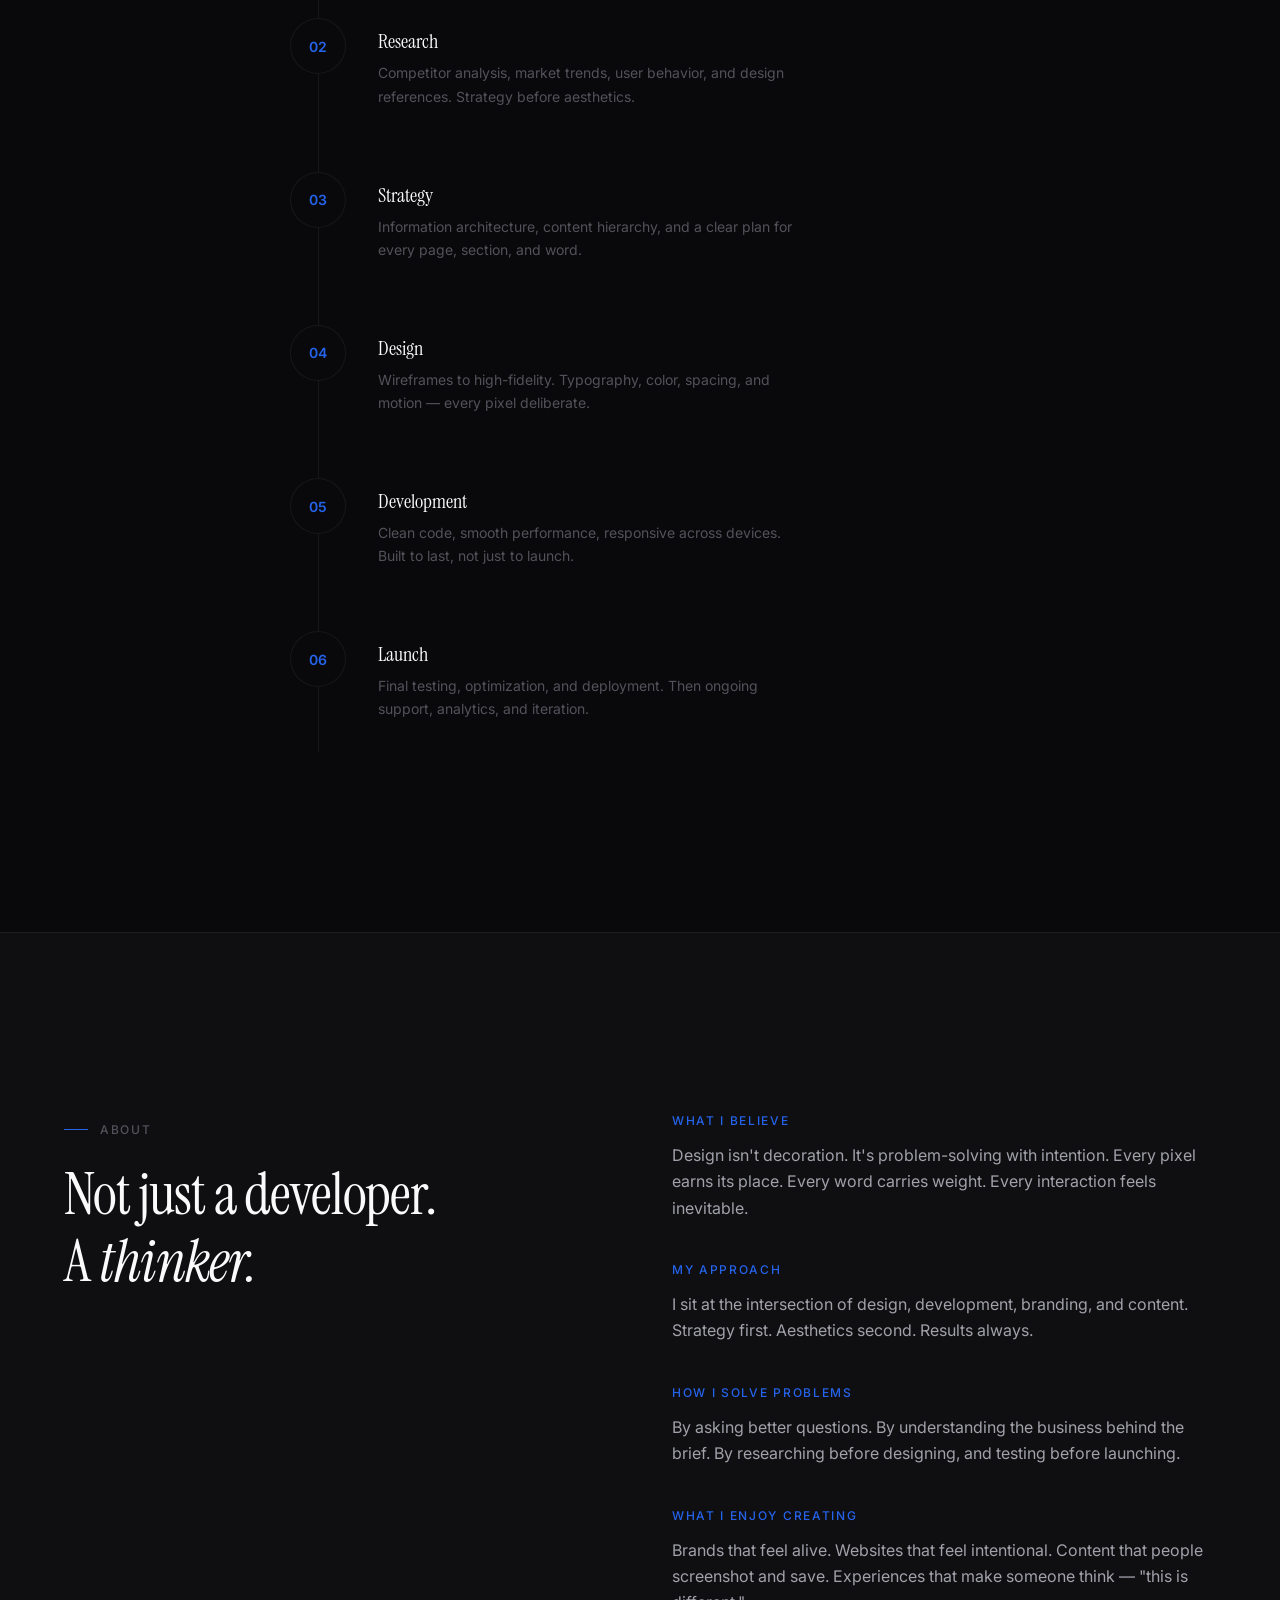
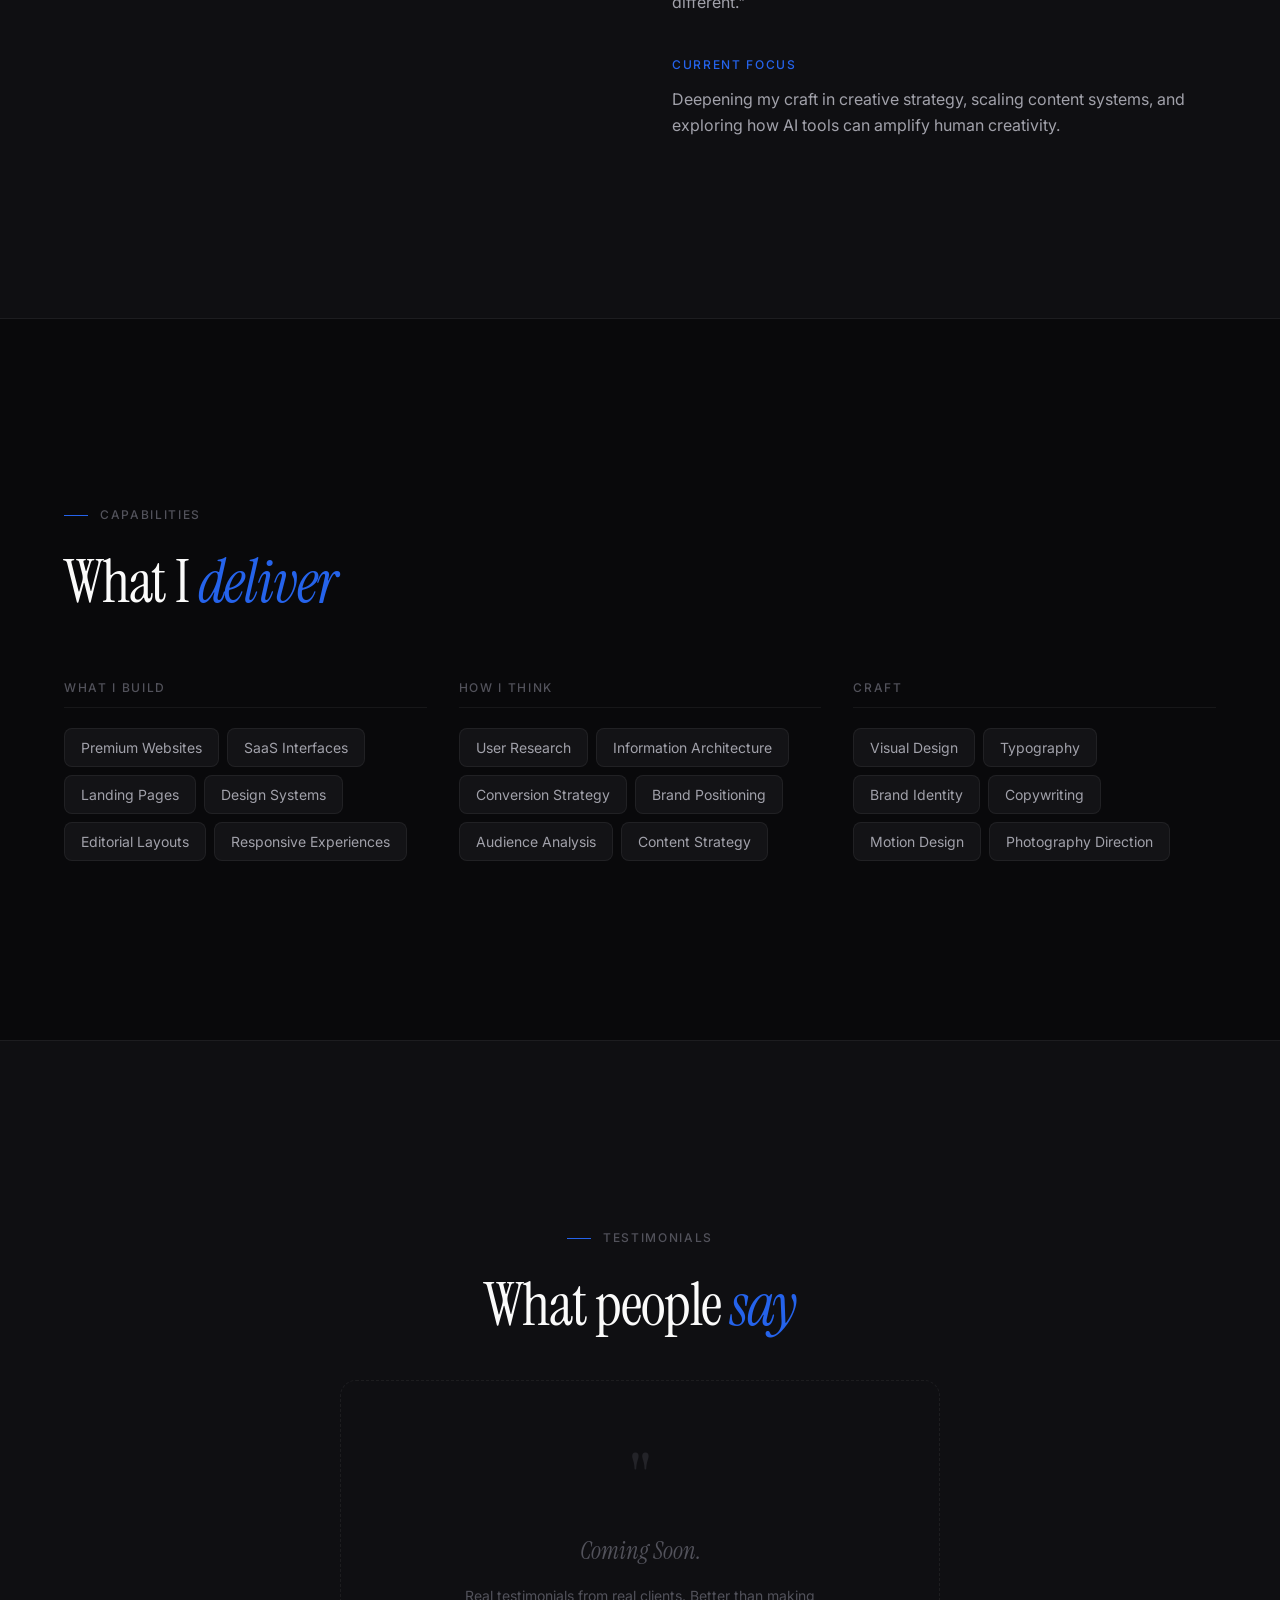
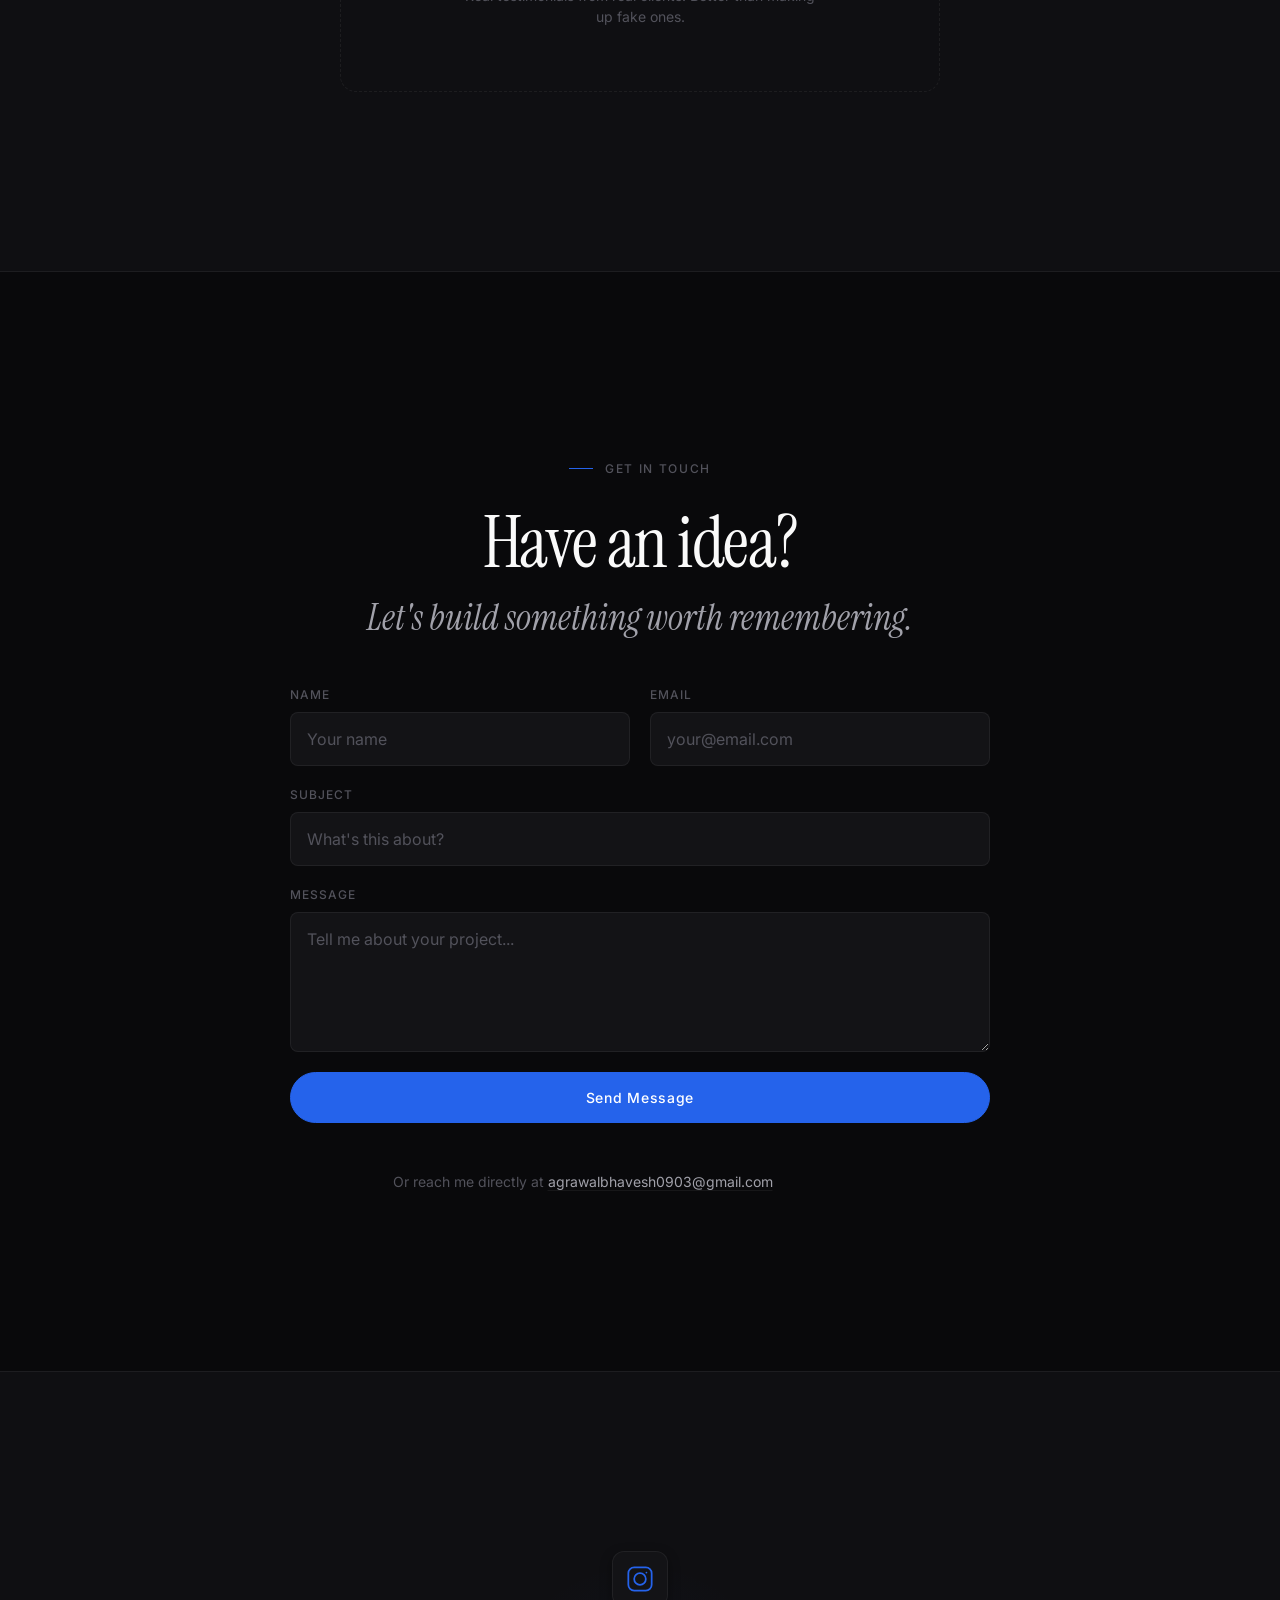
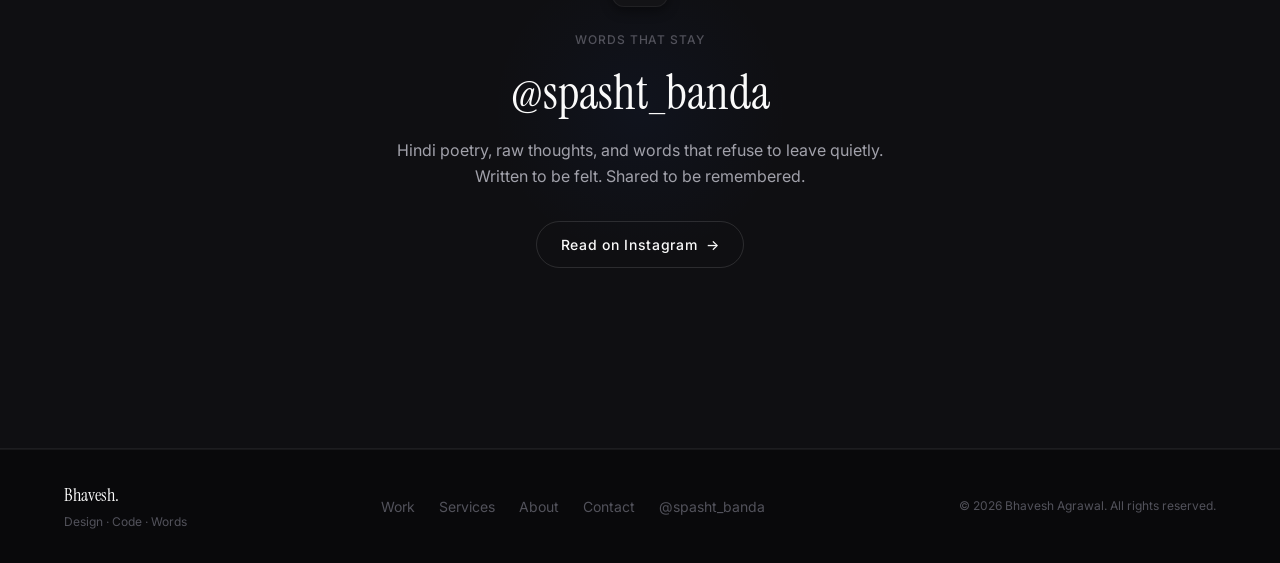
==== commit 5aee8e6e: "feat: embed Thread Line script into a modal in the main portfolio" ====
--- a/index.html
+++ b/index.html
@@ -406,12 +406,12 @@
         <p class="section-subheading reveal">Copy, content, and creative writing — crafted to connect and convert.</p>
       </div>
       <div class="writing__grid stagger-children">
-        <a href="threadline-script.html" class="writing__piece writing__piece--featured" style="text-decoration:none; display:block; cursor:pointer;">
+        <div class="writing__piece writing__piece--featured" data-project="threadline" style="cursor:pointer;">
           <span class="writing__piece-type" style="color:var(--color-primary);">Video Scripting</span>
           <h3 class="writing__piece-title">Thread Line: Why Companies Don't Want You To Own Anything</h3>
           <p class="writing__piece-excerpt">"In 2022, BMW tried something so strange that people genuinely thought it had to be a joke..." A full 8-minute YouTube video script exploring the hidden shift from product ownership to subscription models.</p>
-          <span class="btn-text" style="margin-top: 1.5rem; display: inline-block; font-size: 0.9rem;">Read Full Script <span class="arrow">→</span></span>
-        </a>
+          <span class="btn-text" style="margin-top: 1.5rem; display: inline-block; font-size: 0.9rem;">View The Sample Script <span class="arrow">→</span></span>
+        </div>
         <div class="writing__piece">
           <span class="writing__piece-type">Landing Page</span>
           <h3 class="writing__piece-title">Above the fold, below the surface.</h3>
@@ -799,6 +799,105 @@
       <div class="modal__section"><h3 class="modal__section-title">Reflection</h3><div class="modal__reflection"><p>A growth system isn't luck; it's engineering emotional resonance. People share what represents their identity. If you design for identity, reach takes care of itself.</p></div></div>
     </div>
 
+    <!-- MODAL: Thread Line Script -->
+    <div class="modal modal-content" id="modal-threadline" style="display:none; max-width: 800px; padding: 40px 24px;">
+      <button class="modal__close" aria-label="Close modal">✕</button>
+      <span class="modal__category" style="margin-top:20px;display:block;">Video Scripting · Thread Line</span>
+      <h2 class="modal__title" style="margin-bottom:10px;">Why Companies Don't Want You To Own Anything</h2>
+      <p style="color:var(--color-text-tertiary); font-family:var(--font-mono); font-size:0.85rem; margin-bottom:40px;">Runtime: ~8-10 minutes</p>
+
+      <div class="modal__section" style="font-family:var(--font-sans); font-size:1.1rem; line-height:1.8; color:var(--color-text-secondary);">
+        <div style="background:var(--color-bg-alt); border-left:3px solid var(--color-border); padding:16px 20px; margin:32px 0 24px; font-family:var(--font-mono); font-size:0.9rem; color:var(--color-text-tertiary);">[FRAME: Close shot, a car's leather seat, dashboard lights glowing softly]</div>
+        <p style="margin-bottom:24px;">In 2022, BMW tried something so strange that people genuinely thought it had to be a joke.</p>
+        <p style="margin-bottom:24px;">If your BMW came with heated seats, the seat warmers were already there. The wiring, the heating element, all of it, sitting under the leather the day you drove the car off the lot. You paid for it. It's physically inside your property.</p>
+        <p style="margin-bottom:24px;">But to actually turn the warmth on, you'd now need to pay BMW a monthly subscription.</p>
+        <p style="margin-bottom:24px;">For a feature that was already built into something you already bought. Eighteen dollars a month, for a seat warmer that was already wired in.</p>
+        
+        <div style="background:var(--color-bg-alt); border-left:3px solid var(--color-border); padding:16px 20px; margin:32px 0 24px; font-family:var(--font-mono); font-size:0.9rem; color:var(--color-text-tertiary);">[FRAME: A small lock icon overlaying a car seat]</div>
+        <p style="margin-bottom:24px;">The backlash was so loud that BMW killed the program within a year. But the fact that they tried it at all? That's the part worth sitting with.</p>
+        <p style="margin-bottom:24px;">And it gets stranger. Because heated seats aren't where this story starts.</p>
+        <p style="margin-bottom:24px;">To understand where this actually comes from, we have to go back almost a hundred years. We'll get there. First, here's something you've probably lived through yourself, without realizing what it really meant.</p>
+        
+        <div style="text-align:center; margin:40px 0; color:var(--color-border); letter-spacing:0.5em;">***</div>
+        
+        <div style="background:var(--color-bg-alt); border-left:3px solid var(--color-border); padding:16px 20px; margin:32px 0 24px; font-family:var(--font-mono); font-size:0.9rem; color:var(--color-text-tertiary);">[FRAME: A bookshelf, then a Kindle screen]</div>
+        <p style="margin-bottom:24px;">A few years before the BMW story, something even odder happened with books.</p>
+        <p style="margin-bottom:24px;">Thousands of people opened their Kindles one morning and found a book they had bought, fully paid for, just gone. Not hidden. Deleted, remotely, by the company that sold it.</p>
+        <p style="margin-bottom:24px;">The book was George Orwell's "1984." A story about a government that quietly erases the past whenever it's inconvenient.</p>
+        <p style="margin-bottom:24px;">People had notes in the margins. Highlights. All of it vanished overnight, with a small refund dropped in like an apology nobody asked for.</p>
+        <p style="margin-bottom:24px;">The company called it a licensing mistake. Apologized. Moved on.</p>
+        <p style="margin-bottom:24px;">But that "mistake" answered a question most of us never thought to ask.</p>
+        
+        <div style="background:var(--color-bg-alt); border-left:3px solid var(--color-border); padding:16px 20px; margin:32px 0 24px; font-family:var(--font-mono); font-size:0.9rem; color:var(--color-text-tertiary);">[FRAME: Slow zoom on a phone screen full of small recurring charges]</div>
+        <p style="margin-bottom:24px;">If a company can reach into something you bought and take it back... did you ever actually own it?</p>
+        
+        <div style="text-align:center; margin:40px 0; color:var(--color-border); letter-spacing:0.5em;">***</div>
+        
+        <p style="margin-bottom:24px;">Two completely different products. A car. A book. Same hidden pattern.</p>
+        <p style="margin-bottom:24px;">You didn't buy the thing. You bought access to it. And access can be switched off, on someone else's schedule, not yours.</p>
+        <p style="margin-bottom:24px;">Not greed, exactly. Certainty. Sell something once, and you're hoping the customer comes back. Get them on a subscription, and you don't have to hope.</p>
+        <p style="margin-bottom:24px;">Somewhere along the way, an entire economy quietly shifted its goal. Stop selling products. Start renting relationships.</p>
+        
+        <div style="background:var(--color-bg-alt); border-left:3px solid var(--color-border); padding:16px 20px; margin:32px 0 24px; font-family:var(--font-mono); font-size:0.9rem; color:var(--color-text-tertiary);">[FRAME: A jagged line graph slowly smoothing into a flat, rising line]</div>
+        
+        <div style="text-align:center; margin:40px 0; color:var(--color-border); letter-spacing:0.5em;">***</div>
+        
+        <div style="background:var(--color-bg-alt); border-left:3px solid var(--color-border); padding:16px 20px; margin:32px 0 24px; font-family:var(--font-mono); font-size:0.9rem; color:var(--color-text-tertiary);">[FRAME: A dim conference room, a single hanging lightbulb]</div>
+        <p style="margin-bottom:24px;">Remember that hundred-year detour? Here it is.</p>
+        <p style="margin-bottom:24px;">The strange thing is, a hundred years ago, companies weren't trying to rent you anything.</p>
+        <p style="margin-bottom:24px;">They were trying something else. Something arguably worse.</p>
+        <p style="margin-bottom:24px;">In 1924, the world's biggest lightbulb manufacturers secretly met in Geneva. Not to talk politics. Their bulbs were lasting too long, some over two thousand hours, and a bulb that never dies is a bulb you only sell once.</p>
+        <p style="margin-bottom:24px;">So they made a pact. No bulb would last more than a thousand hours. Factories that built bulbs too well were fined.</p>
+        <p style="margin-bottom:24px;">For decades, nobody knew.</p>
+        <p style="margin-bottom:24px;">That idea, build it to fail, eventually became too risky. People notice broken products. They get angry. They write articles about secret meetings in Geneva.</p>
+        <p style="margin-bottom:24px;">So the model evolved into something far more elegant. Don't break the product.</p>
+        <p style="margin-bottom:24px;">Just never let them fully own it.</p>
+        
+        <div style="text-align:center; margin:40px 0; color:var(--color-border); letter-spacing:0.5em;">***</div>
+        
+        <p style="margin-bottom:24px;">Software figured this out first. You used to buy a program once, in a box, and use it for a decade. Then it became something you "accessed" monthly, and the moment you stopped paying, it didn't just stop updating. It stopped working entirely.</p>
+        <p style="margin-bottom:24px;">That worked so well, it quietly spread everywhere.</p>
+        
+        <div style="background:var(--color-bg-alt); border-left:3px solid var(--color-border); padding:16px 20px; margin:32px 0 24px; font-family:var(--font-mono); font-size:0.9rem; color:var(--color-text-tertiary);">[FRAME: A smart home hub sitting on a shelf, a small light blinking, then fading off]</div>
+        <p style="margin-bottom:24px;">In 2014, a tech giant bought a small company that made a sleek little device called the Revolv hub. It controlled your smart lights, locks, thermostat, all from one little glowing puck on your wall. People paid around three hundred dollars for it.</p>
+        <p style="margin-bottom:24px;">Two years later, the company shut down the servers. Not because the hubs broke. They worked fine. The company just... didn't want to run them anymore.</p>
+        <p style="margin-bottom:24px;">Every single one of those devices, sitting in people's homes, instantly became an expensive paperweight. The hardware was still there. The thing you paid for, physically, was untouched.</p>
+        <p style="margin-bottom:24px;">But the permission to use it was gone.</p>
+        
+        <div style="text-align:center; margin:40px 0; color:var(--color-border); letter-spacing:0.5em;">***</div>
+        
+        <p style="margin-bottom:24px;">Once you see this pattern, you start noticing it everywhere.</p>
+        
+        <div style="background:var(--color-bg-alt); border-left:3px solid var(--color-border); padding:16px 20px; margin:32px 0 24px; font-family:var(--font-mono); font-size:0.9rem; color:var(--color-text-tertiary);">[FRAME: An ink cartridge, half full, sitting beside a printer]</div>
+        <p style="margin-bottom:24px;">Take HP's "Instant Ink" subscription. Join it, and cheap ink shows up at your door automatically. But buried in HP's own terms of service is this: if you cancel, the cartridges already sitting in your printer, even ones still half full, are designed to stop working. Not because they're empty. Because the subscription ended.</p>
+        <p style="margin-bottom:24px;">Fitness apps run a softer version of the same trick. They don't sell workouts anymore. They sell streaks and momentum, things you'll feel guilty losing the moment you stop paying.</p>
+        <p style="margin-bottom:24px;">Even farm equipment isn't exempt. Machines costing hundreds of thousands of dollars can be remotely locked by an error code only the manufacturer is "authorized" to clear. The farmer owns the tractor. They just can't always fix it.</p>
+        
+        <div style="background:var(--color-bg-alt); border-left:3px solid var(--color-border); padding:16px 20px; margin:32px 0 24px; font-family:var(--font-mono); font-size:0.9rem; color:var(--color-text-tertiary);">[FRAME: A wide shot, a single tractor sitting motionless in a field]</div>
+        <p style="margin-bottom:24px;">The object is yours. The permission never was.</p>
+        
+        <div style="text-align:center; margin:40px 0; color:var(--color-border); letter-spacing:0.5em;">***</div>
+        
+        <div style="background:var(--color-bg-alt); border-left:3px solid var(--color-border); padding:16px 20px; margin:32px 0 24px; font-family:var(--font-mono); font-size:0.9rem; color:var(--color-text-tertiary);">[FRAME: A "Cancel Subscription" button, surrounded by a maze of smaller links and pop-ups]</div>
+        <p style="margin-bottom:24px;">And here's the last piece, the part that makes the whole system run.</p>
+        <p style="margin-bottom:24px;">Signing up for almost anything takes one click. Cancelling almost never does. Sometimes it's a phone call. A hold queue. Someone gently asking, "are you sure?"</p>
+        <p style="margin-bottom:24px;">That's not bad design. That's very good design, just not aimed at you.</p>
+        <p style="margin-bottom:24px;">Because the model only works if a percentage of people forget. Forget they're paying. Forget that free trial from eight months ago. Multiply a few quiet dollars by a few services, by millions of people, and you start to understand why almost everything works this way now.</p>
+        
+        <div style="text-align:center; margin:40px 0; color:var(--color-border); letter-spacing:0.5em;">***</div>
+        
+        <p style="margin-bottom:24px;">The strange thing is, ownership didn't disappear overnight.</p>
+        <p style="margin-bottom:24px;">Nobody announced it. Nobody voted on it.</p>
+        <p style="margin-bottom:24px;">One product at a time. One subscription at a time. One login at a time, we quietly got used to the idea that paying for something and owning it were the same thing.</p>
+        <p style="margin-bottom:24px;">They aren't.</p>
+        
+        <div style="background:var(--color-bg-alt); border-left:3px solid var(--color-border); padding:16px 20px; margin:32px 0 24px; font-family:var(--font-mono); font-size:0.9rem; color:var(--color-text-tertiary);">[FRAME: Slow fade to black, a single thin line of light remains, slowly extending across the screen]</div>
+        <p style="margin-bottom:24px;">And once you start noticing exactly where that line gets crossed... it's hard to stop pulling on it.</p>
+        
+        <div style="text-align:center; border-top:1px solid var(--color-border); border-bottom:1px solid var(--color-border); padding:16px 20px; margin:32px 0 24px; font-family:var(--font-mono); font-size:0.9rem; color:var(--color-text-tertiary);">[END]</div>
+      </div>
+    </div>
+
   </div>
 
 </body>
